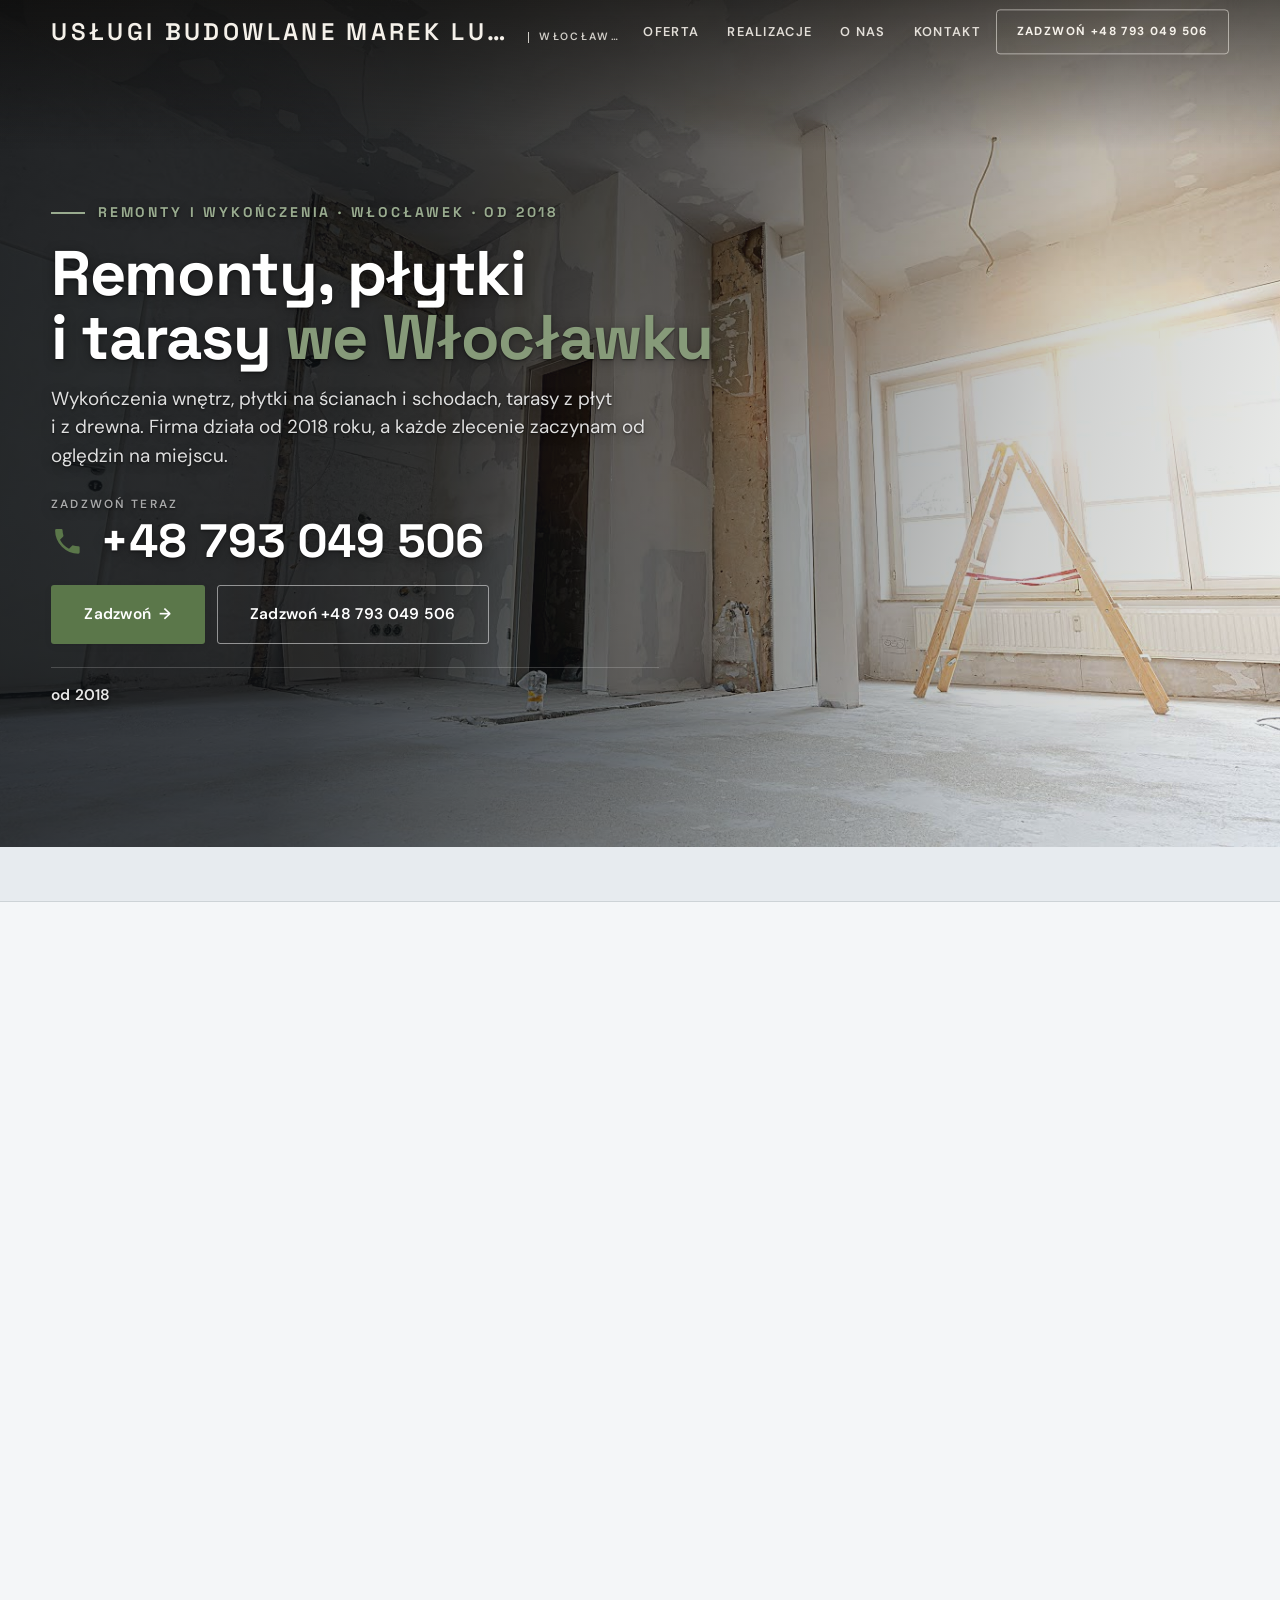
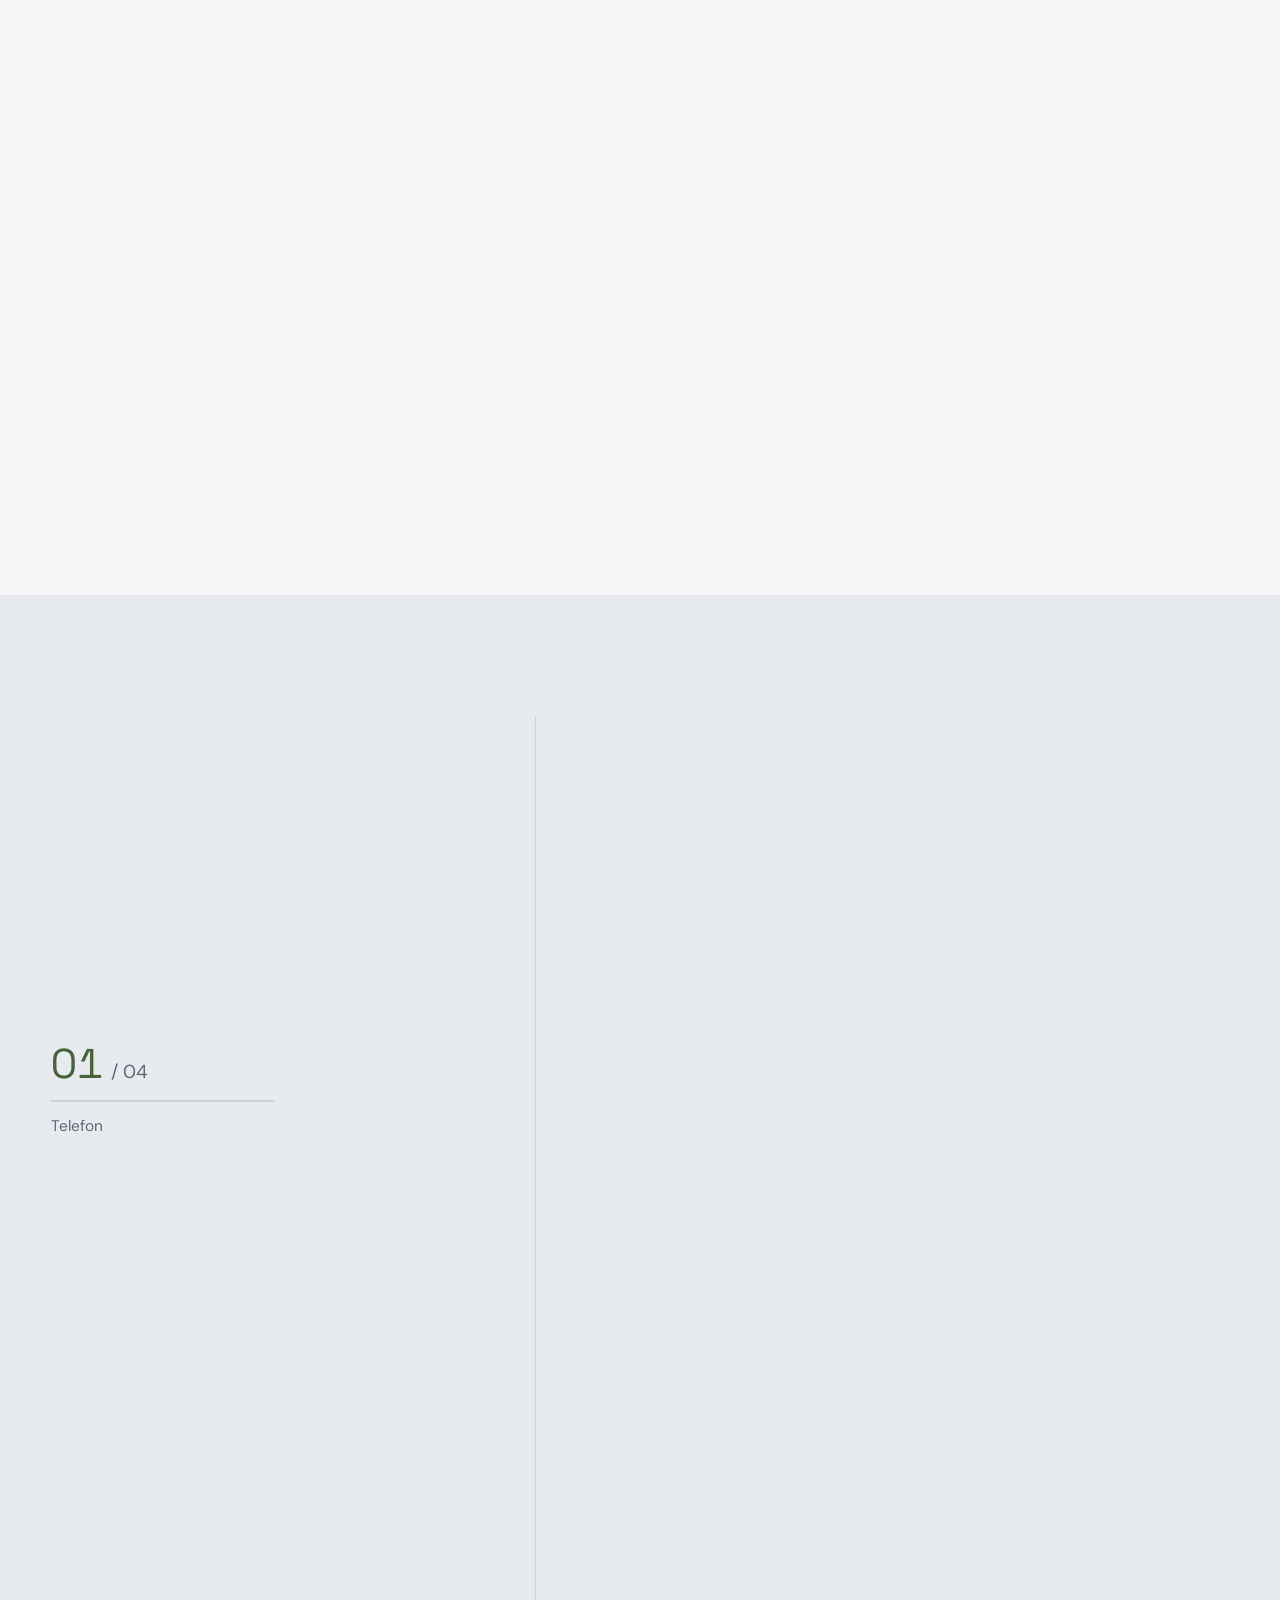
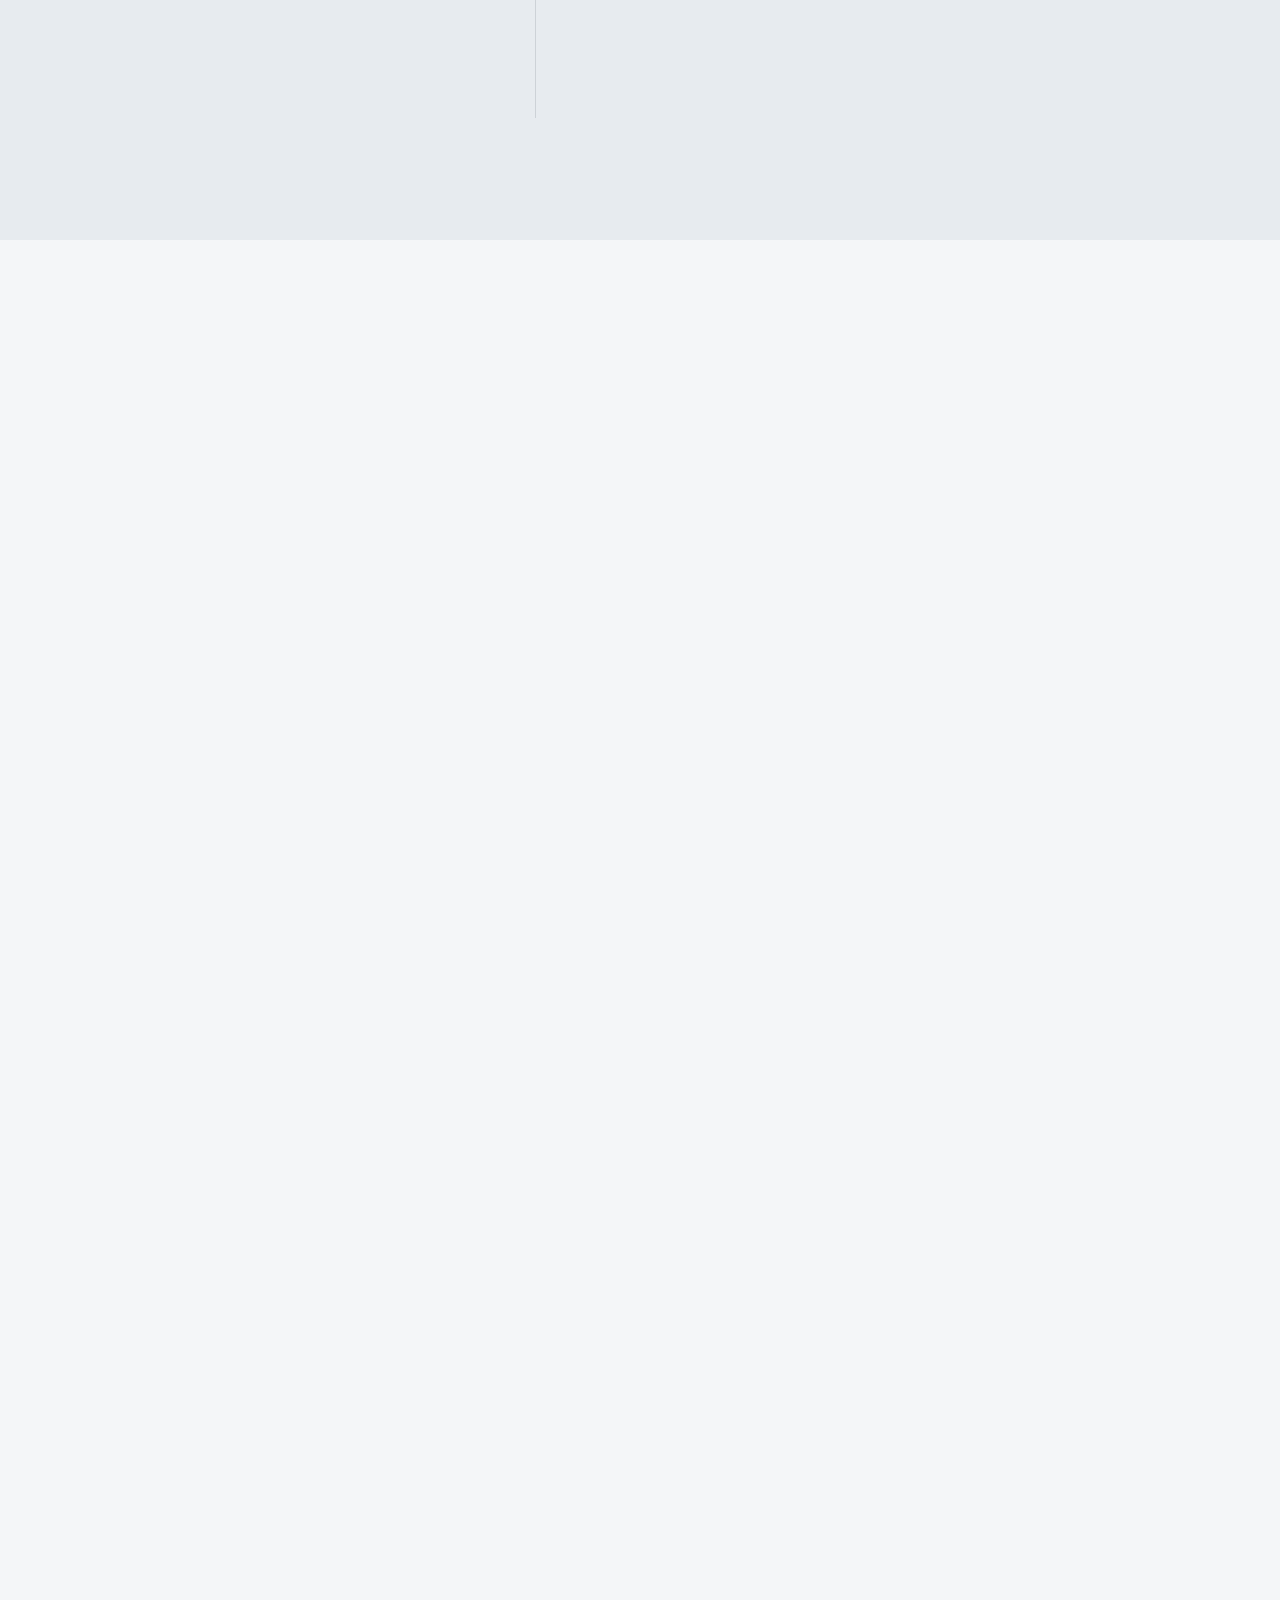
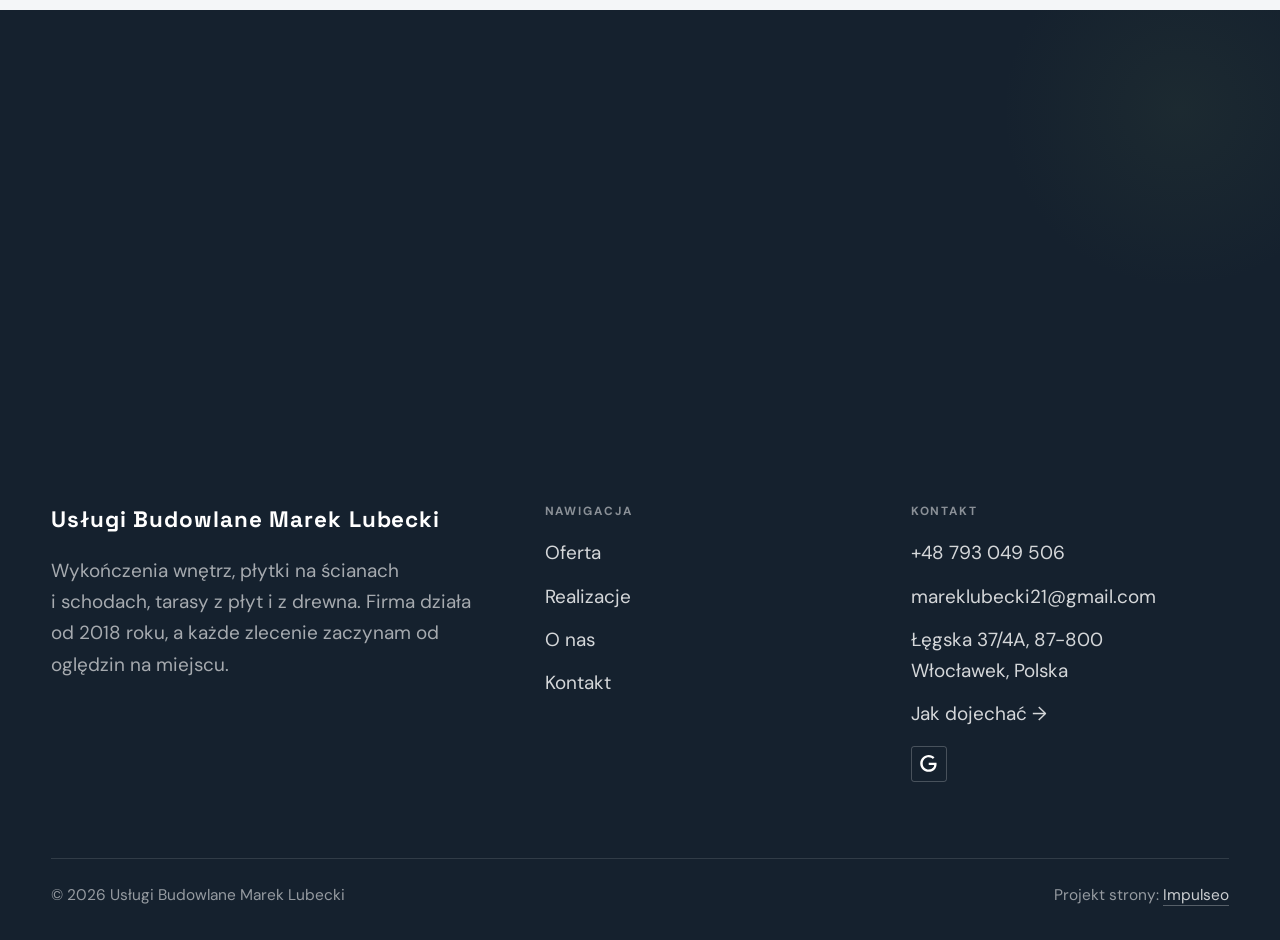
==== index.html @ 12163a13 "Strona demo: uslugi-budowlane-marek-lubecki" ====
<!DOCTYPE html>
<html lang="pl">
<head>
<meta charset="UTF-8">
<meta name="viewport" content="width=device-width, initial-scale=1.0">
<title>Usługi Budowlane Marek Lubecki - remonty i wykończenia · Włocławek</title>
<meta name="description" content="Usługi Budowlane Marek Lubecki z Włocławka: remonty i wykończenia wnętrz, układanie płytek, schody zewnętrzne i tarasy. Działa od 2018 roku. Zadzwoń i umów oględziny.">
<link rel="canonical" href="https://kris20032.github.io/uslugi-budowlane-marek-lubecki/">
<meta name="robots" content="noindex, nofollow">
<meta property="og:type" content="website">
<meta property="og:locale" content="pl_PL">
<meta property="og:site_name" content="Usługi Budowlane Marek Lubecki">
<meta property="og:title" content="Usługi Budowlane Marek Lubecki - remonty i wykończenia · Włocławek">
<meta property="og:description" content="Usługi Budowlane Marek Lubecki z Włocławka: remonty i wykończenia wnętrz, układanie płytek, schody zewnętrzne i tarasy. Działa od 2018 roku. Zadzwoń i umów oględziny.">
<meta property="og:url" content="https://kris20032.github.io/uslugi-budowlane-marek-lubecki/">
<meta property="og:image" content="https://kris20032.github.io/uslugi-budowlane-marek-lubecki/img/og.jpg">
<meta property="og:image:width" content="1200">
<meta property="og:image:height" content="630">
<meta name="twitter:card" content="summary_large_image">
<script type="application/ld+json">{"@context": "https://schema.org", "@type": "LocalBusiness", "name": "Usługi Budowlane Marek Lubecki", "url": "https://kris20032.github.io/uslugi-budowlane-marek-lubecki/", "telephone": "+48793049506", "image": "https://kris20032.github.io/uslugi-budowlane-marek-lubecki/img/og.jpg", "areaServed": "Włocławek", "sameAs": ["https://maps.google.com/?cid=16594609734550796474"]}</script>
<link rel="preconnect" href="https://fonts.googleapis.com">
<link rel="preconnect" href="https://fonts.gstatic.com" crossorigin>
<link href="https://fonts.googleapis.com/css2?family=Space+Grotesk:wght@500;600;700&family=DM+Sans:opsz,wght@9..40,400;9..40,500;9..40,600&display=swap" rel="stylesheet">
<link rel="stylesheet" href="assets/styles.css?v=66d6d17f">
</head>
<body>

<header class="nav">
  <div class="wrap nav-inner">
    <a class="brand" href="index.html"><span class="name">Usługi Budowlane Marek Lubecki</span><span class="sub">Włocławek</span></a>
    <nav class="nav-links">
      <a href="oferta.html">Oferta</a>
      <a href="realizacje.html">Realizacje</a>
      <a href="o-nas.html">O nas</a>
      <a href="kontakt.html">Kontakt</a>
      <a href="tel:+48793049506" class="btn btn-accent">Zadzwoń +48 793 049 506</a>
    </nav>
    <button class="nav-toggle" aria-label="Menu"><span></span><span></span><span></span></button>
  </div>
</header>

<main>
<section class="hero-fach">
  <img class="hf-photo" src="img/hero.jpg" fetchpriority="high" data-rotate="img/g1.jpg|img/g6.jpg" alt="Usługi Budowlane Marek Lubecki" width="1600" height="901">
  <div class="hf-panel">
    <div class="hf-inner">
      <span class="hf-kicker">Remonty i wykończenia · Włocławek · od 2018</span>
      <h1 class="hf-title">Remonty, płytki i tarasy <em>we Włocławku</em></h1>
      <p class="hf-lead">Wykończenia wnętrz, płytki na ścianach i schodach, tarasy z płyt i z drewna. Firma działa od 2018 roku, a każde zlecenie zaczynam od oględzin na miejscu.</p>
      <a class="hf-phone" href="tel:+48793049506"><span class="hf-phone-lab">Zadzwoń teraz</span><span class="hf-phone-num"><svg class="ico-tel" width="16" height="16" viewBox="0 0 24 24" fill="none" aria-hidden="true"><path d="M6.6 10.8a15.5 15.5 0 0 0 6.6 6.6l2.2-2.2a1 1 0 0 1 1-.24 11.4 11.4 0 0 0 3.6.58 1 1 0 0 1 1 1V20a1 1 0 0 1-1 1A17 17 0 0 1 3 4a1 1 0 0 1 1-1h3.5a1 1 0 0 1 1 1c0 1.25.2 2.46.58 3.6a1 1 0 0 1-.25 1l-2.23 2.2Z" fill="currentColor"/></svg> +48 793 049 506</span></a>
      <div class="hf-actions">
        <a href="kontakt.html" class="btn btn-accent">Zadzwoń <span class="arr">→</span></a>
        <a href="tel:+48793049506" class="btn btn-ghost hf-ghost">Zadzwoń +48 793 049 506</a>
      </div>
      <div class="hf-trust">od 2018</div>
    </div>
  </div>
</section>
<section class="fach-promise">
  <div class="wrap">
    <ul class="fp-row reveal"><li>Oględziny przed wyceną</li><li>Cały remont albo jeden etap</li><li>Włocławek i okolice</li></ul>
  </div>
</section>
<section class="objawy">
  <div class="wrap">
    <div class="head reveal">
      <span class="eyebrow">Z czym dzwonicie</span>
      <h2>Najczęstsze zlecenia</h2>
      <p>Większość telefonów to jedna z tych spraw. Twojej nie ma na liście? Zadzwoń i opisz, co trzeba zrobić.</p>
    </div>
    <div class="obj-grid">
      <a class="obj-tile reveal" href="kontakt.html"><span class="ot-row"><span class="ot-name">Mieszkanie do wykończenia</span><span class="ot-arr" aria-hidden="true">→</span></span></a>
      <a class="obj-tile reveal" href="kontakt.html"><span class="ot-row"><span class="ot-name">Płytki w łazience lub kuchni</span><span class="ot-arr" aria-hidden="true">→</span></span></a>
      <a class="obj-tile reveal" href="kontakt.html"><span class="ot-row"><span class="ot-name">Schody przed domem do obłożenia</span><span class="ot-arr" aria-hidden="true">→</span></span></a>
      <a class="obj-tile reveal" href="kontakt.html"><span class="ot-row"><span class="ot-name">Nowy taras przy domu</span><span class="ot-arr" aria-hidden="true">→</span></span></a>
      <a class="obj-tile reveal" href="kontakt.html"><span class="ot-row"><span class="ot-name">Remont starego mieszkania</span><span class="ot-arr" aria-hidden="true">→</span></span></a>
      <a class="obj-tile reveal" href="kontakt.html"><span class="ot-row"><span class="ot-name">Pojedynczy etap remontu</span><span class="ot-arr" aria-hidden="true">→</span></span></a>
    </div>
  </div>
</section>
<section class="gateways-band">
  <div class="wrap">
    <div class="gateways">
      <a href="oferta.html" class="gateway reveal"><img src="img/g8.jpg" alt="Wykończenia wnętrz" loading="lazy" width="1600" height="1068" decoding="async"><span class="g-ttl">Wykończenia wnętrz</span></a>
      <a href="oferta.html" class="gateway reveal"><img src="img/g9.jpg" alt="Układanie płytek" loading="lazy" width="1600" height="1200" decoding="async"><span class="g-ttl">Układanie płytek</span></a>
      <a href="oferta.html" class="gateway reveal"><img src="img/g10.jpg" alt="Schody zewnętrzne" loading="lazy" width="1600" height="1068" decoding="async"><span class="g-ttl">Schody zewnętrzne</span></a>
    </div>
  </div>
</section>
<section class="proces proces-os fachowcy">
  <div class="wrap proc-grid">
    <div class="proc-side">
      <div class="head reveal">
        <span class="eyebrow">Jak pracujemy</span>
        <h2>Wiesz, na czym stoisz - na każdym etapie</h2>
        <p>Od pierwszego telefonu do odbioru roboty - krok po kroku.</p>
      </div>
      <div class="proc-count" aria-hidden="true"><span class="pc-cur">01</span><span class="pc-all">/ 04</span></div>
      <div class="proc-bar" aria-hidden="true"><i></i></div>
      <p class="proc-now" aria-hidden="true">Telefon</p>
    </div>
    <ol class="proces-line">
      <li class="reveal"><span class="pno">01</span><h3>Telefon</h3><p>Dzwonisz i mówisz, co chcesz zrobić. Umawiamy termin oględzin.</p></li>
      <li class="reveal"><span class="pno">02</span><h3>Oględziny</h3><p>Przyjeżdżam na miejsce, mierzę i ustalamy zakres prac.</p></li>
      <li class="reveal"><span class="pno">03</span><h3>Wycena</h3><p>Dostajesz wycenę i termin startu, zanim cokolwiek zacznę.</p></li>
      <li class="reveal"><span class="pno">04</span><h3>Praca i odbiór</h3><p>Robię ustalony zakres, a na koniec oglądamy wszystko razem.</p></li>
    </ol>
  </div>
</section>
<section>
  <div class="wrap">
    <div class="head reveal">
      <span class="eyebrow">Realizacje</span>
      <h2>Moje realizacje</h2>
      <p>Płytki, schody, tarasy i wykończone wnętrza. Pierwsze kadry to zdjęcia z moich zleceń.</p>
    </div>
    <div class="gallery">
      <div class="tile t-two3 reveal"><img src="img/g2.jpg" alt="Usługi Budowlane Marek Lubecki" loading="lazy" width="1600" height="2133" decoding="async"></div>
      <div class="tile t-third reveal"><img src="img/g3.jpg" alt="Usługi Budowlane Marek Lubecki" loading="lazy" width="970" height="714" decoding="async"></div>
      <div class="tile t-third reveal"><img src="img/g4.jpg" alt="Usługi Budowlane Marek Lubecki" loading="lazy" width="1548" height="2080" decoding="async"></div>
      <div class="tile t-third reveal"><img src="img/g5.jpg" alt="Usługi Budowlane Marek Lubecki" loading="lazy" width="1008" height="756" decoding="async"></div>
      <div class="tile t-third reveal"><img src="img/g7.jpg" alt="Usługi Budowlane Marek Lubecki" loading="lazy" width="1600" height="1067" decoding="async"></div>
    </div>
    <div style="margin-top:var(--space-7)" class="reveal"><a href="realizacje.html" class="btn btn-accent">Pełna galeria <span class="arr">→</span></a></div>
  </div>
</section>
<section class="fach-uslugi">
  <div class="wrap">
    <div class="head reveal">
      <span class="eyebrow">Zakres prac</span>
      <h2>Co robię</h2>
      <p>Czym zajmuję się na co dzień - z krótkim opisem.</p>
    </div>
    <ul class="fu-list">
      <li class="fu-row reveal"><div class="fu-name">Wykończenia wnętrz</div><div class="fu-desc">Mieszkanie albo dom od surowych ścian do gotowego wnętrza. Kolejność prac ustawiam tak, żeby mokre etapy zdążyły wyschnąć.</div><a class="fu-cta" href="kontakt.html">Wycena <span class="arr">→</span></a></li>
      <li class="fu-row reveal"><div class="fu-name">Układanie płytek</div><div class="fu-desc">Płytki na ścianach i podłogach, także duże formaty. Poziomuję na klinach, żeby fugi szły równo, a krawędzie się nie mijały.</div><a class="fu-cta" href="kontakt.html">Wycena <span class="arr">→</span></a></li>
      <li class="fu-row reveal"><div class="fu-name">Schody zewnętrzne</div><div class="fu-desc">Schody przed wejściem obłożone płytkami, z równymi stopniami i spadkiem, żeby woda nie stała.</div><a class="fu-cta" href="kontakt.html">Wycena <span class="arr">→</span></a></li>
      <li class="fu-row reveal"><div class="fu-name">Tarasy z płyt</div><div class="fu-desc">Taras przy domu na nowym podłożu: hydroizolacja, obróbka krawędzi i płyty ułożone ze spadkiem.</div><a class="fu-cta" href="kontakt.html">Wycena <span class="arr">→</span></a></li>
      <li class="fu-row reveal"><div class="fu-name">Tarasy z drewna</div><div class="fu-desc">Drewniany taras na legarach, z agrowłókniną pod spodem, żeby nie przerastał chwastami.</div><a class="fu-cta" href="kontakt.html">Wycena <span class="arr">→</span></a></li>
      <li class="fu-row reveal"><div class="fu-name">Remonty mieszkań</div><div class="fu-desc">Skucie, przeróbki ścian, tynki i gładzie, malowanie. Mieszkanie z rynku wtórnego doprowadzone do porządku.</div><a class="fu-cta" href="kontakt.html">Wycena <span class="arr">→</span></a></li>
    </ul>
    <div style="margin-top:var(--space-7)" class="reveal"><a href="oferta.html" class="btn btn-ghost">Pełna oferta <span class="arr">→</span></a></div>
  </div>
</section>
<section class="stopklatka" aria-hidden="true">
  <div class="stk-bg" style="background-image:url(img/g11.jpg)"></div>
</section>
<section class="opinie">
  <div class="wrap">
    <div class="head center reveal">
      <span class="eyebrow">Opinie</span>
      <h2>Co mówią klienci</h2>
    </div>
    <p class="op-meta reveal"><a class="op-google" href="https://maps.google.com/?cid=16594609734550796474" target="_blank" rel="noopener"><svg class="op-g-ico" viewBox="0 0 24 24" width="17" height="17" aria-hidden="true"><path fill="#4285F4" d="M22.56 12.25c0-.78-.07-1.53-.2-2.25H12v4.26h5.92c-.26 1.37-1.04 2.53-2.21 3.31v2.77h3.57c2.08-1.92 3.28-4.74 3.28-8.09z"/><path fill="#34A853" d="M12 23c2.97 0 5.46-.98 7.28-2.66l-3.57-2.77c-.98.66-2.23 1.06-3.71 1.06-2.86 0-5.29-1.93-6.16-4.53H2.18v2.84C3.99 20.53 7.7 23 12 23z"/><path fill="#FBBC05" d="M5.84 14.09c-.22-.66-.35-1.36-.35-2.09s.13-1.43.35-2.09V7.07H2.18C1.43 8.55 1 10.22 1 12s.43 3.45 1.18 4.93l2.85-2.22.81-.62z"/><path fill="#EA4335" d="M12 5.38c1.62 0 3.06.56 4.21 1.64l3.15-3.15C17.45 2.09 14.97 1 12 1 7.7 1 3.99 3.47 2.18 7.07l3.66 2.84c.87-2.6 3.3-4.53 6.16-4.53z"/></svg><span>Zobacz opinie w Google</span><span class="arr">→</span></a></p>
    <div class="opinie-grid">
      <figure class="op-card reveal"><span class="op-star"><svg class="ico-star" width="14" height="14" viewBox="0 0 24 24" style="vertical-align:-2px" aria-hidden="true"><path d="M12 2.8l2.85 5.8 6.4.93-4.63 4.5 1.1 6.37L12 17.4l-5.72 3 1.1-6.37-4.63-4.5 6.4-.93L12 2.8Z" fill="currentColor"/></svg><svg class="ico-star" width="14" height="14" viewBox="0 0 24 24" style="vertical-align:-2px" aria-hidden="true"><path d="M12 2.8l2.85 5.8 6.4.93-4.63 4.5 1.1 6.37L12 17.4l-5.72 3 1.1-6.37-4.63-4.5 6.4-.93L12 2.8Z" fill="currentColor"/></svg><svg class="ico-star" width="14" height="14" viewBox="0 0 24 24" style="vertical-align:-2px" aria-hidden="true"><path d="M12 2.8l2.85 5.8 6.4.93-4.63 4.5 1.1 6.37L12 17.4l-5.72 3 1.1-6.37-4.63-4.5 6.4-.93L12 2.8Z" fill="currentColor"/></svg><svg class="ico-star" width="14" height="14" viewBox="0 0 24 24" style="vertical-align:-2px" aria-hidden="true"><path d="M12 2.8l2.85 5.8 6.4.93-4.63 4.5 1.1 6.37L12 17.4l-5.72 3 1.1-6.37-4.63-4.5 6.4-.93L12 2.8Z" fill="currentColor"/></svg><svg class="ico-star" width="14" height="14" viewBox="0 0 24 24" style="vertical-align:-2px" aria-hidden="true"><path d="M12 2.8l2.85 5.8 6.4.93-4.63 4.5 1.1 6.37L12 17.4l-5.72 3 1.1-6.37-4.63-4.5 6.4-.93L12 2.8Z" fill="currentColor"/></svg></span><blockquote>Polecam rzetelnie</blockquote><span class="op-autor">Bernard Przybyła</span></figure>
    </div>
  </div>
</section>
<section class="obszar">
  <div class="wrap">
    <div class="head center reveal">
      <span class="eyebrow">Obszar działania</span>
      <h2>Dojeżdżamy do Ciebie</h2>
    </div>
    <p class="obszar-txt reveal" style="text-align:center;max-width:60ch;margin:0 auto 1.4rem">Firma jest we Włocławku i tu robię większość zleceń. Mieszkasz poza miastem? Zadzwoń i podaj miejscowość, powiem, czy dojadę.</p>
    <ul class="obszar-list reveal"><li class="is-home">Włocławek</li><li>+ okolice</li></ul>
    <div class="obszar-mapa reveal" style="margin-top:var(--space-7)">
      <iframe title="Obszar działania - Włocławek i okolice" src="https://maps.google.com/maps?q=52.6559049%2C19.0792926&amp;z=11&amp;output=embed" loading="lazy" referrerpolicy="no-referrer-when-downgrade" style="width:100%;height:clamp(280px,38vh,420px);border:0;display:block;border-radius:var(--r-md)"></iframe>
    </div>
  </div>
</section>
<section class="cta">
  <div class="wrap">
    <div class="reveal">
      <span class="eyebrow">Współpraca</span>
      <h2>Planujesz remont albo taras?</h2>
      <p>Zadzwoń, umówimy termin oględzin. Cenę poznasz przed robotą, nie po niej.</p>
    </div>
    <div class="cta-actions reveal">
      <a href="kontakt.html" class="btn btn-light">Zadzwoń <span class="arr">→</span></a>
      <a href="tel:+48793049506" class="btn btn-ghost btn-ghost-cta">+48 793 049 506</a>
    </div>
  </div>
</section>
</main>

<footer>
  <div class="wrap">
    <div class="foot-grid">
      <div class="foot-brand">
        <div class="name">Usługi Budowlane Marek Lubecki</div>
        <p>Wykończenia wnętrz, płytki na ścianach i schodach, tarasy z płyt i z drewna. Firma działa od 2018 roku, a każde zlecenie zaczynam od oględzin na miejscu.</p>
      </div>
      <div class="foot-col">
        <h4>Nawigacja</h4>
        <a href="oferta.html">Oferta</a>
        <a href="realizacje.html">Realizacje</a>
        <a href="o-nas.html">O nas</a>
        <a href="kontakt.html">Kontakt</a>
      </div>
      <div class="foot-col">
        <h4>Kontakt</h4>
        <a href="tel:+48793049506">+48 793 049 506</a>
        <a href="mailto:mareklubecki21@gmail.com">mareklubecki21@gmail.com</a>
        <p>Łęgska 37/4A, 87-800 Włocławek, Polska</p>
        <a href="https://maps.google.com/?cid=16594609734550796474" target="_blank" rel="noopener">Jak dojechać →</a>
      <div class="foot-soc">
        <a class="soc" href="https://maps.google.com/?cid=16594609734550796474" target="_blank" rel="noopener" aria-label="Google - Usługi Budowlane Marek Lubecki"><svg viewBox="0 0 24 24" aria-hidden="true" focusable="false"><path d="M12.48 10.92v3.28h7.84c-.24 1.84-.853 3.187-1.787 4.133-1.147 1.147-2.933 2.4-6.053 2.4-4.827 0-8.6-3.893-8.6-8.72s3.773-8.72 8.6-8.72c2.6 0 4.507 1.027 5.907 2.347l2.307-2.307C18.747 1.44 16.133 0 12.48 0 5.867 0 .307 5.387.307 12s5.56 12 12.173 12c3.573 0 6.267-1.173 8.373-3.36 2.16-2.16 2.84-5.213 2.84-7.667 0-.76-.053-1.467-.173-2.053H12.48z" fill="currentColor"/></svg></a>
      </div>
      </div>
    </div>
    <div class="foot-bot">
      <span>© 2026 Usługi Budowlane Marek Lubecki</span>
      <span>Projekt strony: <a class="foot-credit" href="https://impulseo.pl" target="_blank" rel="noopener">Impulseo</a></span>
    </div>
  </div>
</footer>
<div class="sticky-call"><a class="sc-call" href="tel:+48793049506"><svg class="ico-tel" width="16" height="16" viewBox="0 0 24 24" fill="none" aria-hidden="true"><path d="M6.6 10.8a15.5 15.5 0 0 0 6.6 6.6l2.2-2.2a1 1 0 0 1 1-.24 11.4 11.4 0 0 0 3.6.58 1 1 0 0 1 1 1V20a1 1 0 0 1-1 1A17 17 0 0 1 3 4a1 1 0 0 1 1-1h3.5a1 1 0 0 1 1 1c0 1.25.2 2.46.58 3.6a1 1 0 0 1-.25 1l-2.23 2.2Z" fill="currentColor"/></svg> Zadzwoń</a><a class="sc-quote" href="kontakt.html">Zadzwoń</a></div>
<div class="demo-wazne" data-do="2026-10-27" data-cykl="3" hidden><svg class="dw-ico" width="13" height="13" viewBox="0 0 24 24" fill="none" aria-hidden="true"><circle cx="12" cy="12" r="8.6" stroke="currentColor" stroke-width="1.8"/><path d="M12 7.2V12l3.3 2" stroke="currentColor" stroke-width="1.8" stroke-linecap="round"/></svg><span class="dw-txt"></span></div>

<script src="assets/main.js"></script>
</body>
</html>
---- assets/styles.css ----
/* ============================================================
   STOLBASZ — premium, architektoniczny B2B fit-out
   Jasna paleta, zero brązu. System wg premium-web-craft.
   Projekt strony: Impulseo (impulseo.pl)
   ============================================================ */

:root{
  /* PALETA — jasna, architektoniczna, chłodna */
  --paper:#F4F6F8;          /* główne tło */
  --paper-2:#E7EBEF;        /* sekcje alternatywne (chłodny jasny szary) */
  --paper-3:#E7EBEF;        /* delikatne wypełnienia */
  --ink:#15212E;            /* tekst główny — chłodny grafit */
  --ink-soft:#243443;       /* nagłówki drugorzędne */
  --muted:#6B7785;          /* tekst poboczny */
  --line:rgba(21,33,46,.12);/* hairline */
  --accent:#E8A317;         /* stonowany petrol-slate — jedyny akcent */
  --accent-d:#C9870C;
  --accent-soft:rgba(232,163,23,.10);
  --dark:#15212E;           /* sekcje ciemne (stopka/CTA) */

  /* HOVER ZDJĘĆ — JEDEN standard dla całego silnika (decyzja K. 04.08.2026, artefakt z wariantami).
     AKTUALNE (K.+Szymon 09.08.2026, wybór z artefaktu 6 wariantów): zoom 1.05 przy 1.4s -
     przy tak długim czasie mocniejszy kadr NIE skacze, tylko „oddycha". Poprzedni standard
     (1.02 / .55s z 04.08) odbierany jako dynamiczny i szybki.
     Spoczynek lekko przygaszony, ale TYLKO tam, gdzie jest mysz (@media hover:hover) —
     na telefonie zdjęcia zostają w pełnej jasności. */
  --img-zoom:1.05;                   /* K.+Szymon 09.08: wariant F z artefaktu porównawczego */
  --img-rest:brightness(.95) saturate(.99);
  --img-hot:brightness(1.06) saturate(1.05);
  --img-dur:1.4s;                    /* K.+Szymon 09.08 (wariant F): powoli = elegancko */
  --img-ease:cubic-bezier(.16,.84,.44,1);  /* miękki ogon, efekt „oddychania" */

  /* ODSTĘPY — skala 4/8 */
  --space-1:4px; --space-2:8px; --space-3:12px; --space-4:16px; --space-5:24px;
  --space-6:32px; --space-7:48px; --space-8:64px; --space-9:96px; --space-10:128px;

  /* TYPOGRAFIA — fluid clamp() (skala podbita 16.07.2026: większe, czytelniejsze litery — uwaga Adama) */
  --text-sm:clamp(.9rem,.87rem + .12vw,1rem);
  --text-base:clamp(1.08rem,1.04rem + .18vw,1.2rem);
  --text-lg:clamp(1.24rem,1.15rem + .34vw,1.44rem);
  --text-h3:clamp(1.34rem,1.22rem + .55vw,1.66rem);
  --text-h2:clamp(2.1rem,1.66rem + 2.1vw,3.1rem);
  --text-h1:clamp(2.9rem,2.1rem + 4vw,5.1rem);

  /* PROMIENIE — architektoniczne, raczej ostre */
  --r-sm:3px; --r-md:6px; --r-lg:10px;

  /* RUCH */
  --ease:cubic-bezier(.25,.46,.45,.94); --dur:.24s;

  /* CIENIE — miękkie, warstwowe */
  --sh-sm:0 1px 2px rgba(16,24,32,.04), 0 2px 8px rgba(16,24,32,.05);
  --sh-md:0 2px 6px rgba(16,24,32,.05), 0 12px 28px -8px rgba(16,24,32,.12);
  --sh-lg:0 6px 14px rgba(16,24,32,.07), 0 26px 56px -18px rgba(16,24,32,.22);

  --hairline:1px solid var(--line);

  --font-display:'Space Grotesk','Inter',sans-serif;
  --font-body:'DM Sans','Inter',sans-serif;
}

*{box-sizing:border-box;margin:0;padding:0}
html{scroll-behavior:smooth}
body{
  font-family:var(--font-body);
  font-size:var(--text-base);
  line-height:1.65;
  color:var(--ink);
  background:var(--paper);
  -webkit-font-smoothing:antialiased;
  text-rendering:optimizeLegibility;
}
img{max-width:100%;height:auto;display:block}  /* height:auto = width/height z atrybutów trzyma proporcje (TOP#12) */
a{color:inherit;text-decoration:none}

.wrap{width:min(92%,1180px);margin-inline:auto}
section{padding-block:clamp(52px,6.5vw,96px)}

h1,h2,h3{font-family:var(--font-display);font-weight:700;line-height:1.08;letter-spacing:-.02em;color:var(--ink)}
h1{font-size:var(--text-h1);letter-spacing:-.035em}
h2{font-size:var(--text-h2);letter-spacing:-.025em}
h3{font-size:var(--text-h3)}
/* MIARA — długość wiersza. WCAG 2.2 SC 1.4.8: max 80 znaków; Butterick: 45–90.
   68ch daje realnie 72–78 znaków polskiego tekstu, czyli z zapasem pod granicą.
   Wcześniej limit miał TYLKO <p> — <li>, <blockquote> i <dd> nie miały żadnego,
   i to jedyny powód, dla którego 23 bloki na dwóch oddanych stronach jadą po
   83–106 znaków w wierszu (pomiar 07.08.2026, bramka `miara`).
   ⚠️ Listy i definicje ograniczamy TYLKO bez klasy: `ul`/`ol` z klasą to u nas
   układ (siatki kafli, menu), a nie tekst ciągły — tam miarę wyznacza układ. */
/* 60ch, nie 68ch (K. 10.08): po zmianie fontów na węższe kroje (DM Sans i spółka)
   w 68ch mieściło się ~90 znaków - bramka pikselowa słusznie zgłaszała przekroczenie
   granicy 80. Pomiar na żywej przeglądarce: 60ch = 90 znaków, 53ch = ~78 znaków, czyli normę WCAG 1.4.8. */
:root{ --miara:53ch }
p{max-width:min(100%,var(--miara))}
blockquote,
ul:not([class])>li, ol:not([class])>li,
dl:not([class])>dd{max-width:min(100%,var(--miara))}

/* ⚠️ Świadomie BEZ wyjątku `.tile p,.card p,.svc p{max-width:none}`, choć nasuwa się sam:
   te akapity BYŁY już ograniczone (stare `p{max-width:65ch}`), więc „wyjątek" nie odblokowałby
   niczego nowego — tylko ROZLUŹNIŁ stan sprzed zmiany na wszystkich demach naraz.
   `figcaption` żadna z reguł wyżej nie dotyczy, więc też nie potrzebuje zwolnienia. */

/* ŁAMANIE. `balance` wyrównuje długości wierszy w nagłówku, `pretty` pilnuje ostatniego
   wiersza akapitu, żeby nie został w nim jeden wyraz. Obsługiwane od Chrome 117 /
   Safari 17.5; starsze przeglądarki po prostu ignorują tę własność.
   `text-wrap:pretty` nie występowało dotąd ANI RAZ w silniku ani w repo klientów. */
h1,h2,h3,.lead,.lede{text-wrap:balance}
p,li,blockquote,dd{text-wrap:pretty}

.eyebrow{
  font-family:var(--font-body);
  font-size:var(--text-sm);
  font-weight:600;
  letter-spacing:.18em;
  text-transform:uppercase;
  color:var(--accent);
  display:inline-flex;align-items:center;gap:var(--space-3);
}
/* flex:none + margin-top = kreska trzyma się PIERWSZEJ linii. Wcześniej align-items:center
   centrowało ją względem całego bloku i przy zawinięciu (długi kicker typu
   „…WNĘTRZ · LESZNO · OD 2019") druga linia lądowała z brzydkim wcięciem. */
.eyebrow{align-items:flex-start}
.eyebrow>*,.eyebrow{text-wrap:balance}   /* dlugi kicker lamal sie na sierote typu samo „2019" w drugiej linii */
.eyebrow::before{content:"";width:28px;height:1px;background:var(--accent);display:inline-block;flex:none;margin-top:.62em}

.muted{color:var(--muted)}
.lead{font-size:var(--text-lg);line-height:1.55;color:var(--ink-soft);max-width:50ch}

/* ---------- BUTTONS ---------- */
.btn{
  display:inline-flex;align-items:center;gap:var(--space-2);
  font-weight:600;font-size:var(--text-sm);letter-spacing:.02em;
  padding:var(--space-4) var(--space-6);
  border-radius:var(--r-sm);
  transition:transform var(--dur) var(--ease),box-shadow var(--dur) var(--ease),background var(--dur) var(--ease);
  cursor:pointer;border:1px solid transparent;
}
.btn-accent{background:var(--accent);color:#fff;box-shadow:var(--sh-sm)}
.btn-accent:hover{background:var(--accent-d);transform:translateY(-2px);box-shadow:var(--sh-md)}
.btn-accent:active{transform:translateY(0);box-shadow:var(--sh-sm)}
.btn-ghost{background:transparent;color:var(--ink);border-color:var(--line)}
.btn-ghost:hover{border-color:var(--accent);color:var(--accent);transform:translateY(-2px)}
.btn-light{background:#fff;color:var(--ink);box-shadow:var(--sh-sm)}
.btn-light:hover{transform:translateY(-2px);box-shadow:var(--sh-md)}
.btn .arr{transition:transform var(--dur) var(--ease)}
.btn:hover .arr{transform:translateX(4px)}

/* ---------- NAV ---------- */
.nav{
  position:sticky;top:0;z-index:50;
  background:color-mix(in srgb,var(--paper) 88%,transparent);
  backdrop-filter:saturate(140%) blur(10px);
  border-bottom:var(--hairline);
}
.nav-inner{display:flex;align-items:center;justify-content:space-between;gap:var(--space-5);height:72px}
/* ANTY-NACHODZENIE (K. 05.08.2026): długa nazwa firmy + przycisk z pełnym numerem nie mieściły się w pasku
   i flex ściskał linki PONIŻEJ ich treści - "Kontakt" wchodził na ramkę "Zadzwoń +48 ...". Teraz ustępuje
   nazwa marki (skrót wielokropkiem), a menu i przycisk nigdy się nie kurczą ani nie zachodzą na siebie. */
.brand{display:flex;flex-direction:column;line-height:1;min-width:0;flex:0 1 auto}
.brand .name{font-family:var(--font-display);font-weight:800;font-size:1.35rem;letter-spacing:.04em;white-space:nowrap;overflow:hidden;text-overflow:ellipsis}
.brand .sub{font-size:.62rem;letter-spacing:.34em;text-transform:uppercase;color:var(--muted);margin-top:5px;white-space:nowrap;overflow:hidden;text-overflow:ellipsis}
.nav-links{display:flex;align-items:center;gap:var(--space-6);flex:0 0 auto}
.nav-links a{font-size:var(--text-sm);font-weight:500;color:var(--ink-soft);position:relative;padding-block:4px;white-space:nowrap;transition:color var(--dur) var(--ease)}
.nav-links a::after{content:"";position:absolute;left:0;bottom:0;width:0;height:1.5px;background:var(--accent);transition:width var(--dur) var(--ease)}
.nav-links a:hover,.nav-links a.active{color:var(--ink)}
.nav-links a:hover::after,.nav-links a.active::after{width:100%}
.nav-links .btn{padding:var(--space-2) var(--space-5)}
/* przyciski w nav: właściwy kolor (przebij .nav-links a) + bez podkreślenia */
.nav-links a.btn-accent{color:#fff}
.nav-links a.btn-ghost,.nav-links a.btn-light{color:var(--ink)}
/* CTA w pasku: NIE podkreślenie spod linków menu, ale ten sam przelatujący błysk,
   co na wszystkich innych przyciskach (zgłoszenie K. 13.08.2026 - „na hero jest efekt
   światła przechodzącego przez przycisk, na navbarze go nie ma, a mają być identyczne").
   Reguła `.nav-links a::after` jest silniejsza od `.btn::after`, więc trzeba jej
   geometrię wyzerować i wpisać połysk z nazwy - samo `display:none` gasiło efekt. */
.nav-links a.btn::after{
  display:block;content:"";position:absolute;inset:0;z-index:-1;pointer-events:none;
  width:auto;height:auto;border-radius:inherit;   /* kasuje geometrię podkreślenia (width:0;height:1.5px) */
  background:linear-gradient(100deg,transparent 32%,rgba(255,255,255,.20) 50%,transparent 68%);
  translate:-120% 0}
@media (prefers-reduced-motion:no-preference){
  .nav-links a.btn:hover::after{translate:120% 0;transition:translate .75s var(--mt-ease,cubic-bezier(.16,.84,.44,1))}
}
.nav-toggle{display:none;background:none;border:none;cursor:pointer;flex-direction:column;gap:5px;padding:8px}
.nav-toggle span{width:24px;height:2px;background:var(--ink);transition:var(--dur)}
/* Ciasny zakres MIĘDZY menu mobilnym a pełnym pulpitem: zbijamy odstępy i nazwę marki,
   żeby wszystko zmieściło się naturalnie, zanim w ogóle dojdzie do skracania wielokropkiem. */
@media(max-width:1280px) and (min-width:921px){
  .nav-links{gap:var(--space-4)}
  .nav-links .btn{padding:var(--space-2) var(--space-4)}
  .brand .name{font-size:1.15rem}
}

/* ---------- HERO (split) ---------- */
.hero{position:relative;overflow:hidden;border-bottom:var(--hairline)}
.hero-grid{display:grid;grid-template-columns:1.05fr .95fr;gap:clamp(24px,4vw,60px);align-items:center;
  padding-block:clamp(36px,4.5vw,64px)}
.hero-copy .eyebrow{margin-bottom:var(--space-5)}
.hero-copy h1{margin-bottom:var(--space-5)}
.hero-copy .lead{margin-bottom:var(--space-7)}
.hero-actions{display:flex;flex-wrap:wrap;gap:var(--space-4)}
.hero-art{position:relative;aspect-ratio:4/3;border-radius:var(--r-lg);overflow:hidden;box-shadow:var(--sh-lg)}
.hero-art img{width:100%;height:100%;object-fit:cover}
.hero-art::after{content:"";position:absolute;inset:0;background:linear-gradient(180deg,transparent 55%,rgba(18,24,28,.28))}
.hero-badge{position:absolute;left:var(--space-5);bottom:var(--space-5);z-index:2;
  background:rgba(252,252,251,.94);backdrop-filter:blur(4px);
  border-radius:var(--r-md);padding:var(--space-4) var(--space-5);box-shadow:var(--sh-md);max-width:78%}
.hero-badge strong{display:block;font-family:var(--font-display);font-size:1rem;letter-spacing:-.01em}
.hero-badge span{font-size:var(--text-sm);color:var(--muted)}

/* ---------- HERO duży / kinowy (strona główna) ---------- */
.hero-cine{position:relative;min-height:clamp(560px,82vh,840px);min-height:clamp(560px,82svh,840px);display:flex;align-items:center;overflow:hidden;border-bottom:var(--hairline)}
.hero-cine>img{position:absolute;inset:0;width:100%;height:100%;object-fit:cover;z-index:0}
.hero-cine::after{content:"";position:absolute;inset:0;z-index:1;
  background:linear-gradient(95deg,rgba(13,18,23,.86) 0%,rgba(13,18,23,.64) 32%,rgba(13,18,23,.24) 62%,rgba(13,18,23,.04) 100%)}
.hero-cine .wrap{position:relative;z-index:2;padding-block:var(--space-8)}
.hero-cine .hero-copy{max-width:660px}
.hero-cine .eyebrow{color:#fff;margin-bottom:var(--space-5)}
.hero-cine .eyebrow::before{background:#fff}
.hero-cine h1{color:#fff;margin-bottom:var(--space-5);font-size:clamp(2.9rem,2rem + 4.4vw,5.2rem);text-wrap:balance}
.hero-cine .lead{color:rgba(255,255,255,.92);max-width:48ch;margin-bottom:var(--space-7)}
.hero-cine .hero-actions{display:flex;flex-wrap:wrap;gap:var(--space-4)}
/* NISKIE OKNO (laptop z dokiem i paskami przeglądarki ma ~700-780 px wysokości widoku):
   H1 do 5.2rem + długi lead nie mieściły się i przyciski wypadały POD krawędź ekranu -
   klient widział stronę bez ani jednego CTA. Skalujemy w dół, zamiast przycinać treść. */
@media(min-width:821px) and (max-height:820px){
  .hero-cine{min-height:clamp(520px,94svh,780px)}
  .hero-cine .wrap{padding-block:var(--space-6)}
  .hero-cine h1{font-size:clamp(2.2rem,1.5rem + 2.6vw,3.6rem);margin-bottom:var(--space-4)}
  .hero-cine .eyebrow{margin-bottom:var(--space-4)}
  .hero-cine .lead{margin-bottom:var(--space-5);max-width:44ch}
}
@media(max-width:680px){
  .hero-cine{min-height:clamp(520px,76vh,640px);min-height:clamp(520px,76svh,640px);align-items:flex-end}
  .hero-cine::after{background:linear-gradient(0deg,rgba(13,18,23,.9) 6%,rgba(13,18,23,.45) 55%,rgba(13,18,23,.25) 100%)}
  .hero-cine .wrap{padding-bottom:var(--space-9)}
  /* TELEFON (~90% oglądających): lead potrafił zająć 8 linii i zepchnąć CTA poza pierwszy ekran.
     Zwężamy interlinię i skalę - treści nie ucinamy, bo to ona sprzedaje. */
  .hero-cine .lead{font-size:.98rem;line-height:1.5;margin-bottom:var(--space-5)}
  .hero-cine .eyebrow{font-size:.72rem;letter-spacing:.13em;margin-bottom:var(--space-4)}
  .hero-cine .eyebrow::before{width:20px}
  .hero-cine h1{margin-bottom:var(--space-4)}
}

/* full-bleed hero variant (podstrony) */
.pagehead{position:relative;min-height:46vh;min-height:46svh;display:flex;align-items:flex-end;overflow:hidden;border-bottom:var(--hairline)}
.pagehead img{position:absolute;inset:0;width:100%;height:100%;object-fit:cover}
/* 10.08.2026 (decyzja K.): mocniejsze przyciemnienie + cień pod tekstem. Bramka mierzyła na
   nagłówkach podstron 3,38-3,43:1 przy wymaganych 4,5 — jasne zdjęcie (hala, śnieg, niebo)
   podchodziło pod biały tekst. Zdjęcia klientów są różne, więc kontrast musi dawać WARSTWA,
   a nie szczęśliwy dobór kadru. */
.pagehead::after{content:"";position:absolute;inset:0;background:linear-gradient(180deg,rgba(18,24,28,.40),rgba(18,24,28,.76))}
.pagehead .wrap{position:relative;z-index:2;padding-block:var(--space-9);color:#fff}
.pagehead h1{color:#fff;max-width:18ch;text-shadow:0 2px 16px rgba(0,0,0,.55)}
.pagehead .eyebrow{color:#fff}
.pagehead .eyebrow::before{background:#fff}
.pagehead p{color:rgba(255,255,255,.92);margin-top:var(--space-4);max-width:54ch;text-shadow:0 1px 12px rgba(0,0,0,.5)}

/* ---------- STRIP (pasek skrótów / liczby) ---------- */
.strip{background:var(--dark);color:#fff}
/* PASEK HASEŁ — standard 04.08.2026 (decyzja K.): 5 haseł w JEDNYM rzędzie, tekst WYŚRODKOWANY,
   węższe marginesy boczne niż reszta strony (pasek ma iść szerzej), równe wysokości kolumn. */
.strip .wrap{width:min(96%,1440px);display:grid;grid-template-columns:repeat(5,1fr);
  gap:var(--space-5);padding-block:var(--space-7);align-items:stretch}
.strip .item .k{font-family:var(--font-display);font-size:clamp(1.05rem,.82rem + .85vw,1.55rem);
  font-weight:800;letter-spacing:-.02em;color:#fff;line-height:1.18;text-wrap:balance}
.strip .item .v{font-size:var(--text-sm);color:rgba(255,255,255,.66);margin-top:var(--space-2);line-height:1.4}
.strip .item{border-left:2px solid var(--accent);padding-inline:var(--space-4);
  text-align:center;display:flex;flex-direction:column;justify-content:center}
/* liczba kolumn = liczba haseł, żeby ostatnie nie zostawało samo w drugim rzędzie.
   Klasę n-N nadaje multipage.py; domyślnie (bez klasy) pasek jest 5-kolumnowy. */
.strip.n-2 .wrap{grid-template-columns:repeat(2,1fr)}
.strip.n-3 .wrap{grid-template-columns:repeat(3,1fr)}
.strip.n-4 .wrap{grid-template-columns:repeat(4,1fr);gap:var(--space-6)}
.strip.n-4 .item .k{font-size:clamp(1.3rem,1rem + 1.1vw,2rem)}
.strip.n-6 .wrap{grid-template-columns:repeat(6,1fr);gap:var(--space-4)}
.strip.n-6 .item .k{font-size:clamp(.98rem,.8rem + .7vw,1.35rem)}
/* równe łamanie: zamiast "długa linia + jedno słowo" obie linie zbliżonej długości */
.strip .item .k{text-wrap:balance}

/* ---------- SECTION HEAD ---------- */
.head{max-width:48rem;margin-bottom:var(--space-8)}
.head.center{margin-inline:auto;text-align:center}
.head .eyebrow{margin-bottom:var(--space-4)}
.head h2{margin-bottom:var(--space-4)}
.head p{color:var(--muted);font-size:var(--text-lg);line-height:1.55}
.head.center p{margin-inline:auto}

/* ---------- INTRO SPLIT ---------- */
.split{display:grid;grid-template-columns:.92fr 1.08fr;gap:clamp(28px,5vw,80px);align-items:center}
.split.rev{grid-template-columns:1.08fr .92fr}
.split.rev .split-art{order:-1}
.split-art{position:relative;aspect-ratio:5/4;border-radius:var(--r-lg);overflow:hidden;box-shadow:var(--sh-lg)}
.split-art img{width:100%;height:100%;object-fit:cover}
.split-copy h2{margin-bottom:var(--space-5)}
.split-copy p+p{margin-top:var(--space-4)}
.split-copy .btn{margin-top:var(--space-6)}

/* ---------- SERVICES (zakres) ---------- */
.svc-grid{display:grid;grid-template-columns:repeat(auto-fit,minmax(280px,1fr));gap:var(--space-5)}
.svc{background:#fff;border:var(--hairline);border-radius:var(--r-md);padding:var(--space-7) var(--space-6);
  transition:transform var(--dur) var(--ease),box-shadow var(--dur) var(--ease),border-color var(--dur) var(--ease);
  position:relative;overflow:hidden}
.svc::before{content:"";position:absolute;left:0;top:0;width:3px;height:0;background:var(--accent);transition:height var(--dur) var(--ease)}
.svc:hover{transform:translateY(-4px);box-shadow:var(--sh-md);border-color:transparent}
.svc:hover::before{height:100%}
.svc .ic{font-family:var(--font-display);font-size:.8rem;font-weight:700;letter-spacing:.12em;color:var(--accent);margin-bottom:var(--space-4)}
.svc h3{margin-bottom:var(--space-3);font-size:1.22rem}
.svc p{color:var(--muted);font-size:var(--text-base);line-height:1.6}

/* big detailed service rows */
.svc-row{display:grid;grid-template-columns:.8fr 1.2fr;gap:clamp(20px,4vw,60px);align-items:center;padding-block:var(--space-8)}
.svc-row+.svc-row{border-top:var(--hairline)}
.svc-row.rev{grid-template-columns:1.2fr .8fr}
/* Naprzemienny układ wierszy oferty: co drugi wiersz ma zdjęcie po PRAWEJ.
   Było `order:-1` — martwy kod, bo zdjęcie i tak jest pierwszym dzieckiem w HTML,
   więc wszystkie wiersze wyglądały identycznie (zdjęcie zawsze z lewej), a `rev`
   zmieniało tylko szerokość kolumn. Znalezione 29.07.2026 przy różnicowaniu kierunków
   animacji (pomiar pozycji: art.mid 390/502 przy row.mid 756 — zawsze lewa strona). */
.svc-row.rev .svc-row-art{order:2}
.svc-row-art{aspect-ratio:4/3;border-radius:var(--r-md);overflow:hidden;box-shadow:var(--sh-md)}
.svc-row-art img{width:100%;height:100%;object-fit:cover}
.svc-row h3{font-size:1.5rem;margin-bottom:var(--space-4)}
.svc-row .num{font-family:var(--font-display);font-size:.85rem;font-weight:700;letter-spacing:.14em;color:var(--accent);display:block;margin-bottom:var(--space-3)}
.svc-row ul{list-style:none;margin-top:var(--space-4);display:flex;flex-direction:column;gap:var(--space-2)}
.svc-row li{position:relative;padding-left:var(--space-5);color:var(--muted);font-size:var(--text-base)}
.svc-row li::before{content:"";position:absolute;left:0;top:.62em;width:8px;height:1px;background:var(--accent)}

/* ---------- GALLERY (realizacje) ---------- */
.gallery{display:grid;grid-template-columns:repeat(12,1fr);gap:var(--space-4);grid-auto-rows:200px}
/* GALERIA MASONRY — pionowe zdjęcia (portrety beauty/wellness) bez przycinania: kolumny, height auto */
.gallery-masonry{column-count:3;column-gap:var(--space-4)}
@media(max-width:900px){.gallery-masonry{column-count:2}}
@media(max-width:560px){.gallery-masonry{column-count:1}}
.gallery-masonry .m-tile{break-inside:avoid;margin:0 0 var(--space-4);padding:0;position:relative;overflow:hidden;border-radius:var(--r-md);border:1px solid var(--line)}
.gallery-masonry .m-tile img{width:100%;height:auto;display:block}
.gallery-masonry .m-tile .cap{position:absolute;left:0;right:0;bottom:0;padding:var(--space-4);color:#fff;background:linear-gradient(0deg,rgba(0,0,0,.55),transparent);font-size:var(--text-sm)}
.gallery-masonry .m-tile .cap small{display:block;font-weight:400;opacity:.78;letter-spacing:.04em;text-transform:uppercase;font-size:.66rem;margin-top:3px}
.tile{position:relative;overflow:hidden;border-radius:var(--r-md);box-shadow:var(--sh-sm);
  transition:transform var(--dur) var(--ease),box-shadow var(--dur) var(--ease)}
.tile img{width:100%;height:100%;object-fit:cover;
  transition:transform var(--img-dur) var(--img-ease),filter var(--img-dur) var(--img-ease)}
.tile:hover{box-shadow:var(--sh-md)}
.tile .cap{position:absolute;left:0;right:0;bottom:0;padding:var(--space-5) var(--space-4) var(--space-4);
  /* mocniejszy spad + cien pod tekstem: na JASNYCH zdjeciach klienta (biale fronty, sciany)
     slaby gradient dawal kontrast ~1.5:1 zamiast wymaganych 3.6:1 (bramka wygladu, 10.08.2026) */
  background:linear-gradient(transparent 10%,rgba(18,24,28,.55) 40%,rgba(18,24,28,.88) 68%,rgba(18,24,28,.99));color:#fff;
  text-shadow:0 1px 2px rgba(0,0,0,.85),0 2px 10px rgba(0,0,0,.55);
  font-size:var(--text-sm);font-weight:600;letter-spacing:.01em;
  opacity:0;transform:translateY(8px);transition:var(--dur) var(--ease)}
.tile:hover .cap{opacity:1;transform:translateY(0)}
.tile .cap small{display:block;font-weight:400;opacity:.78;letter-spacing:.04em;text-transform:uppercase;font-size:.66rem;margin-top:3px}
/* bento spans */
.t-wide{grid-column:span 6}
.t-tall{grid-column:span 6;grid-row:span 2}
.t-std{grid-column:span 6}
.t-third{grid-column:span 4}
.t-two3{grid-column:span 8}

/* ---------- TRUST / WIARYGODNOŚĆ ---------- */
.trust{background:var(--paper-2)}
.trust-grid{display:grid;grid-template-columns:repeat(auto-fit,minmax(240px,1fr));gap:var(--space-5);margin-top:var(--space-7)}
.trust-card{background:#fff;border-radius:var(--r-md);padding:var(--space-7) var(--space-6);box-shadow:var(--sh-sm);border-top:3px solid var(--accent)}
.trust-card .big{font-family:var(--font-display);font-size:clamp(1.8rem,1.3rem + 1.6vw,2.6rem);font-weight:800;letter-spacing:-.02em;color:var(--ink);line-height:1}
.trust-card h3{font-size:1.12rem;margin:var(--space-3) 0 var(--space-2)}
.trust-card p{color:var(--muted);font-size:var(--text-base);line-height:1.55}

/* ---------- CTA band ---------- */
.cta{background:var(--dark);color:#fff;position:relative;overflow:hidden}
/* telefon w CTA: na ciemnym tle biały (domyślnie), rodziny z JASNYM tłem CTA
   nadpisują to u siebie - wcześniej kolor siedział w stylu inline i wygrywał z rodziną. */
.cta .btn-ghost-cta{color:#fff;border-color:rgba(255,255,255,.3)}
.cta .wrap{display:grid;grid-template-columns:1.4fr .6fr;gap:var(--space-7);align-items:center;position:relative;z-index:2}
.cta h2{color:#fff;max-width:20ch}
.cta p{color:rgba(255,255,255,.74);margin-top:var(--space-4)}
.cta-actions{display:flex;flex-direction:column;gap:var(--space-3);align-items:flex-start}
.cta::before{content:"";position:absolute;right:-80px;top:-80px;width:360px;height:360px;border-radius:50%;
  background:radial-gradient(circle,var(--accent-soft),transparent 70%)}

/* ---------- CONTACT ---------- */
.contact-grid{display:grid;grid-template-columns:.85fr 1.15fr;gap:clamp(28px,4vw,56px);align-items:start}
.info-list{display:flex;flex-direction:column;gap:var(--space-2)}
.info-row{display:flex;gap:var(--space-4);align-items:flex-start;padding-block:var(--space-4);border-bottom:var(--hairline)}
.info-row .ic{flex:none;width:42px;height:42px;display:grid;place-items:center;border-radius:50%;
  background:var(--accent-soft);color:var(--accent);font-size:1.05rem}
.info-row .lbl{font-size:.72rem;letter-spacing:.14em;text-transform:uppercase;color:var(--muted)}
.info-row .val{font-weight:600;font-size:var(--text-base);margin-top:2px}
.info-row a.val:hover{color:var(--accent)}
.map{border:none;border-radius:var(--r-lg);box-shadow:var(--sh-md);width:100%;height:100%;min-height:380px;filter:grayscale(.2) contrast(1.02)}
.form{background:#fff;border:var(--hairline);border-radius:var(--r-lg);padding:clamp(24px,3vw,40px);box-shadow:var(--sh-sm)}
.form .fld{margin-bottom:var(--space-5)}
.form label{display:block;font-size:var(--text-sm);font-weight:600;margin-bottom:var(--space-2)}
.form input,.form textarea{width:100%;font-family:inherit;font-size:var(--text-base);color:var(--ink);
  padding:var(--space-4);border:var(--hairline);border-radius:var(--r-sm);background:var(--paper);transition:border-color var(--dur)}
.form input:focus,.form textarea:focus{outline:none;border-color:var(--accent);background:#fff}
.form textarea{resize:vertical;min-height:120px}
.form .note{font-size:var(--text-sm);color:var(--muted);margin-top:var(--space-3)}

/* ---------- FOOTER ---------- */
footer{background:var(--dark);color:#fff;padding-block:var(--space-9) var(--space-6)}
.foot-grid{display:grid;grid-template-columns:1.4fr 1fr 1fr;gap:var(--space-7);margin-bottom:var(--space-8)}
.foot-brand .name{font-family:var(--font-display);font-weight:800;font-size:1.4rem;letter-spacing:.04em}
.foot-brand p{color:rgba(255,255,255,.62);margin-top:var(--space-4);font-size:var(--text-base);max-width:38ch}
.foot-col h4{font-size:.74rem;letter-spacing:.16em;text-transform:uppercase;color:rgba(255,255,255,.5);margin-bottom:var(--space-4)}
.foot-col a,.foot-col p{display:block;color:rgba(255,255,255,.82);font-size:var(--text-base);margin-bottom:var(--space-3)}
.foot-col a:hover{color:#fff}
.foot-bot{border-top:1px solid rgba(255,255,255,.12);padding-top:var(--space-5);display:flex;justify-content:space-between;flex-wrap:wrap;gap:var(--space-3);
  font-size:var(--text-sm);color:rgba(255,255,255,.55)}
.foot-bot a:hover{color:#fff}
/* Podpis w stopce = klikalny link do impulseo.pl (31.07.2026). Ma być WIDOCZNIE klikalny,
   ale nie krzyczeć - stąd sam kolor jaśniejszy + delikatne podkreślenie na najeździe. */
.foot-bot a.foot-credit{color:rgba(255,255,255,.78);text-decoration:none;border-bottom:1px solid rgba(255,255,255,.28)}
.foot-bot a.foot-credit:hover{color:#fff;border-bottom-color:#fff}

/* ---------- REVEAL ---------- */
.reveal{opacity:0;transform:translateY(22px);transition:opacity .6s var(--ease),transform .6s var(--ease)}
.reveal.in{opacity:1;transform:none}

/* ---------- RESPONSIVE ---------- */
@media(max-width:920px){
  .hero-grid,.split,.split.rev,.svc-row,.svc-row.rev,.cta .wrap,.contact-grid,.foot-grid{grid-template-columns:1fr}
  .split.rev .split-art,.svc-row.rev .svc-row-art{order:0}
  .hero-art{aspect-ratio:16/10;max-height:420px}
  .strip .wrap,.strip.n-2 .wrap,.strip.n-3 .wrap,.strip.n-4 .wrap,.strip.n-6 .wrap{grid-template-columns:repeat(2,1fr);gap:var(--space-6)}
  .strip .item .k,.strip.n-6 .item .k{font-size:clamp(1.3rem,1.1rem + 1vw,2rem)}
  .gallery{grid-auto-rows:180px}
  .t-wide,.t-tall,.t-std,.t-third,.t-two3{grid-column:span 6}
  .t-tall{grid-row:span 1}
  .cta-actions{flex-direction:row;flex-wrap:wrap}
  .foot-grid{gap:var(--space-6)}
}
@media(max-width:680px){
  .nav-links{position:fixed;inset:72px 0 auto 0;background:var(--paper);flex-direction:column;align-items:stretch;
    gap:0;padding:var(--space-4) 6%;border-bottom:var(--hairline);box-shadow:var(--sh-md);
    transform:translateY(-120%);transition:transform var(--dur) var(--ease)}
  .nav-links.open{transform:translateY(0)}
  .nav-links a{padding-block:var(--space-4);border-bottom:var(--hairline)}
  .nav-links .btn{margin-top:var(--space-3);justify-content:center}
  .nav-toggle{display:flex}
  .strip .wrap,.strip.n-2 .wrap,.strip.n-3 .wrap,.strip.n-4 .wrap,.strip.n-6 .wrap{grid-template-columns:1fr}
  .gallery{grid-template-columns:repeat(6,1fr)}
  .foot-grid{grid-template-columns:1fr}
}
@media(prefers-reduced-motion:reduce){
  /* audyt 09.08 TOP#14: samo skrócenie duration przy animacji INFINITE = stroboskop
     (pętla .01ms miga ekranem); iteration-count:1 gasi pętlę naprawdę. Pseudoelementy
     też - tła hero (gastro/studio) animują ::before/img, blanket na * ich nie łapał. */
  *,*::before,*::after{animation-duration:.01ms!important;animation-iteration-count:1!important;animation-delay:0s!important;transition:none!important}
  .reveal{opacity:1!important;transform:none!important}
  html{scroll-behavior:auto}
}

/* ============================================================
   PREMIUM LAYER — destylat deep-researchu branż (anty-AI, spokój).
   Zmienne STOLBASZ (--accent/--ink/--paper/--line/--dark). Ruch ledwo
   zauważalny, krzywa cubic-bezier(.16,.84,.44,1); prefers-reduced-motion
   pokryte blanketem wyżej. Karty hairline zamiast cieni = #1 sygnał „nie-AI".
   ============================================================ */

/* więcej oddechu między sekcjami (liderzy: 110-130px) */
section{padding-block:clamp(64px,8vw,128px)}

/* 1) Aksamitny reveal — dłuższa, miękka krzywa zamiast „skoku" */
.reveal{transition:opacity .9s cubic-bezier(.16,.84,.44,1),transform .9s cubic-bezier(.16,.84,.44,1);will-change:opacity,transform}
/* stagger TYLKO w galerii (tam pozycja = porządek dzieci) */
.gallery .reveal:nth-child(2){transition-delay:.07s}
.gallery .reveal:nth-child(3){transition-delay:.14s}
.gallery .reveal:nth-child(4){transition-delay:.21s}
.gallery .reveal:nth-child(5){transition-delay:.28s}
.gallery .reveal:nth-child(6){transition-delay:.35s}

/* 2) Hero STATYCZNY na .hero-cine — Ken Burns CAŁKIEM WYŁĄCZONY 26.06 (3. zgłoszenie Szymona).
   GENEZA: animowanie scale na <img> hero z teksturami (cegły/framugi) re-samplinguje obraz
   klatka po klatce → na części ekranów drobne drganie/shimmer = „heroshot się trzęsie".
   translateY usunięto wcześniej, scale-only + will-change/GPU NIE wystarczyły do GWARANCJI gładkości.
   Krzysztof zażądał pewności („make sure, że błąd się nie pojawi") > efekt. Zero animacji = 0% drgania.
   Delikatny zoom zostaje TYLKO w pełnoekranowych hero gastro/studio (hg-bg/hs-bg — tło, inny
   mechanizm, chwalone, nigdy nie zgłaszane). NIE wracać do KB na .hero-cine bez realnego testu
   na sprzęcie klienta — to ryzyko regresji „trzęsienia”. */
/* BEZPIECZNY "wow" na hero = jednorazowy FADE-IN (opacity), nie zoom.
   opacity nie dotyka bitmapy → gładkie na KAŻDYM zdjęciu/ekranie/GPU, zero ryzyka migotania.
   Geometryczny ruch (scale/translate) na .hero-cine jest ZAKAZANY (bramka pilnuje). */
@keyframes heroFade{from{opacity:0}to{opacity:1}}
.hero-cine>img{transform:none;animation:heroFade 1.1s ease-out both}

/* 3) Akcentowy hairline pod nagłówkiem sekcji, który „rysuje się" przy wejściu */
.head h2{position:relative;padding-bottom:18px}
.head h2::after{content:"";position:absolute;left:0;bottom:0;height:1px;width:0;background:var(--accent);transition:width 1s cubic-bezier(.16,.84,.44,1) .15s}
.head.center h2::after{left:50%;transform:translateX(-50%)}
.head.reveal.in h2::after,.head.center.reveal.in h2::after{width:54px}

/* 4) Karty HAIRLINE zamiast cieni/zaokrągleń (najmocniejszy anty-AI detal) */
.svc{background:transparent;border:1px solid var(--line);border-radius:var(--r-sm);box-shadow:none}
.svc:hover{box-shadow:none;border-color:var(--accent);transform:translateY(-3px)}
.trust-card{background:transparent;box-shadow:none;border:1px solid var(--line);border-top:2px solid var(--accent);border-radius:var(--r-sm)}
.tile{box-shadow:none;border-radius:var(--r-sm)}
.tile:hover{box-shadow:none}

/* 5) Sticky-nav kondensuje się po przewinięciu (sygnał dopracowania) */
.nav{transition:box-shadow .4s ease,background .4s ease}
.nav.is-stuck{box-shadow:0 1px 0 var(--line),0 14px 30px -24px rgba(0,0,0,.45)}
.nav-inner{transition:height .35s var(--ease)}
.nav.is-stuck .nav-inner{height:60px}

/* 6) MANIFESTO — pełnoekranowy cytat-bohater (zastępuje generyczne „Dlaczego my") */
.manifesto{background:var(--paper-2);text-align:center}
.manifesto .wrap{max-width:60rem}
.manifesto p{font-family:var(--font-display);font-style:italic;font-size:clamp(1.6rem,1rem + 2.4vw,2.8rem);line-height:1.32;color:var(--ink-soft);margin-inline:auto;max-width:26ch;position:relative;padding-top:var(--space-8)}
.manifesto p::before{content:"";position:absolute;top:0;left:50%;transform:translateX(-50%);width:54px;height:1px;background:var(--accent)}
.manifesto p span{color:var(--accent);font-style:italic}

/* 7) GATEWAYS — 3 duże bramy-zdjęcia (zamiast paska menu usług) */
.gateways{display:grid;grid-template-columns:repeat(3,1fr);gap:var(--space-4)}
.gateway{position:relative;aspect-ratio:3/4;overflow:hidden;border-radius:var(--r-sm);display:block}
.gateway img{width:100%;height:100%;object-fit:cover;
  transition:transform var(--img-dur) var(--img-ease),filter var(--img-dur) var(--img-ease)}
.gateway::after{content:"";position:absolute;inset:0;background:linear-gradient(180deg,transparent 38%,rgba(18,24,28,.74))}
/* ===== HOVER ZDJĘĆ — jedno miejsce dla WSZYSTKICH kafli ze zdjęciem (K. 04.08.2026) ===== */
@media(hover:hover){
  .tile img,.gateway img,.m-tile img{filter:var(--img-rest)}
  .tile:hover img,
  .gateway:hover img,
  .m-tile:hover img{transform:scale(var(--img-zoom));filter:var(--img-hot)}
}
.m-tile img{transition:transform var(--img-dur) var(--img-ease),filter var(--img-dur) var(--img-ease)}
.gateway .g-ttl{position:absolute;left:0;right:0;bottom:0;z-index:2;padding:var(--space-6) var(--space-5);color:#fff;font-family:var(--font-display);font-size:1.45rem;letter-spacing:-.01em;line-height:1.15}
.gateway .g-ttl small{display:block;font-family:var(--font-body);font-size:var(--text-sm);font-weight:400;opacity:.82;letter-spacing:.03em;margin-top:5px}
@media(max-width:760px){.gateways{grid-template-columns:1fr}.gateway{aspect-ratio:16/10}}

/* 8) LOGO klienta w nagłówku (gdy podane --logo) */
/* 52px domyślnie (feedback Bartka 06.07.2026: 40px ginęło, uwaga padła 3x; ~56px sprawdzone na żywym demie anna-borowiec-makeup) */
.brand-logo{height:64px;width:auto;max-width:300px;object-fit:contain;display:block}
.nav.is-stuck .brand-logo{height:52px}
@media(max-width:680px){.brand-logo{height:46px;max-width:210px}}


/* === RWD: nagłówki na wąskich ekranach (dodane 17.07.2026 razem z fixem clamp) ===
   Po przywróceniu działania clamp() dolna granica --text-h1 (2.9rem) rozpychała
   dokument przy długich polskich słowach na telefonach. Tu ją zjeżdżamy. */
@media (max-width:560px){
  :root{
    --text-h1:clamp(1.9rem, 1.15rem + 4.4vw, 2.7rem);
    --text-h2:clamp(1.5rem, 1rem + 3vw, 2.1rem);
  }
  .hero-cine h1{font-size:clamp(1.9rem, 1.15rem + 4.4vw, 2.7rem)}
  h1,h2{overflow-wrap:break-word}
}

/* GODZINY (godziny_grid z briefu) — dzień po lewej, godziny po prawej. Wcześniej BRAK stylu
   powodował sklejenie "Poniedziałek-Piątek8:00-20:00" (dodane 2026-07-21). Neutralne dla dem bez grafiku. */
.godz{display:flex;flex-direction:column;gap:2px;max-width:440px;margin-top:8px}
.godz-row{display:flex;justify-content:space-between;align-items:baseline;gap:24px;padding:10px 0;border-bottom:1px solid var(--line)}
.godz-row:last-child{border-bottom:0}
.godz-row b{font-weight:600;color:var(--ink)}
.godz-row span{color:var(--muted);white-space:nowrap}

/* === FAQ (lekcja 08.08.2026) ===
   Sekcja faq_klinika() trafia NIE tylko do rodziny „klinika" (multipage.py: także układ FACHOWCY),
   a style leżały wyłącznie w families/klinika.css — u hydraulika/dekarza FAQ renderowało się jako
   goła lista <details> z domyślnym trójkącikiem przeglądarki (wpadka: demo Instalatorstwo Gała).
   Dlatego baza. Rodzina może to nadpisać na wierzchu. */
.faq-list{max-width:48rem;margin:var(--space-8) auto 0;display:flex;flex-direction:column;gap:var(--space-3)}
.faq-item{border:1px solid var(--line);border-radius:var(--r-md);background:var(--paper);padding:var(--space-4) var(--space-5)}
.faq-item summary{font-family:var(--font-display);font-weight:600;color:var(--ink);cursor:pointer;list-style:none;display:flex;justify-content:space-between;gap:1rem}
.faq-item summary::-webkit-details-marker{display:none}
.faq-item summary::after{content:"+";color:var(--accent-d);font-weight:700;font-size:1.2rem;line-height:1}
.faq-item[open] summary::after{content:"-"}
.faq-item p{color:var(--ink-soft);font-size:var(--text-base);line-height:1.6;margin:var(--space-3) 0 0}

/* === LICZBA OPINII PRZY SEKCJI OPINII (08.08.2026, wzorzec irismeble.pl, decyzja K.) ===
   Trzy cytaty bez kontekstu czyta się jak „firma ma trzy opinie". Ta linijka mówi wprost,
   ile ich jest naprawdę - dane i tak przychodzą z reconu i szły dotąd wyłącznie do hero.
   Baza, nie rodzina: sekcja opinii renderuje się we WSZYSTKICH układach, a style opinii
   leżą per rodzina - bez tego u części rodzin linijka byłaby gołym tekstem (ta sama pułapka
   co z FAQ wyżej). Rodzina może nadpisać na wierzchu. */
.op-meta{
  text-align:center;margin:calc(var(--space-3) * -1) 0 var(--space-6);
  color:var(--muted);font-size:var(--text-base);letter-spacing:.01em;
}
.op-meta .ico-star{color:var(--accent-d);margin-right:2px}

/* --- licznik ważności DEMA (pomysł K. 09.08) - tylko wersje pokazowe --- */
.demo-wazne{position:fixed;top:calc(var(--nav-h, 64px) + 14px);right:14px;z-index:95;
  display:inline-flex;align-items:center;gap:.45em;
  background:rgba(21,25,28,.82);color:#fff;font-size:.72rem;font-weight:600;letter-spacing:.01em;
  padding:.42em .8em .42em .62em;border-radius:999px;backdrop-filter:saturate(140%) blur(8px);
  border:1px solid rgba(255,255,255,.14);box-shadow:0 10px 24px -14px rgba(0,0,0,.6);
  pointer-events:none;
  /* NIE pokazuje się przy wejściu (K. 09.08) - wjeżdża dopiero po zejściu z hero */
  opacity:0;transform:translateY(-10px);
  transition:opacity .7s var(--ease),transform .7s var(--ease)}
.demo-wazne.is-on{opacity:1;transform:none}
.demo-wazne .dw-ico{flex:none;opacity:.85}
.demo-wazne b{font-weight:700;font-variant-numeric:tabular-nums;color:#FFD9A3}
.demo-wazne .dw-zeg{font-variant-numeric:tabular-nums;font-feature-settings:"tnum";
  opacity:.72;margin-left:.15em;letter-spacing:.01em}
.demo-wazne.is-pilne{background:rgba(150,32,28,.9);border-color:rgba(255,255,255,.2)}
.demo-wazne .dw-pilne{color:#FFE0DE}
@media(max-width:820px){.demo-wazne{top:auto;bottom:70px;right:10px}}

/* --- pasek mini-opinii pod hero (audyt 09.08 TOP#27) - tylko przy realnych recenzjach --- */
.opinie-mini{padding-block:0;border-bottom:var(--hairline)}
.opinie-mini .om-row{display:grid;grid-template-columns:repeat(3,1fr);gap:var(--space-6);padding-block:var(--space-5)}
.opinie-mini .om-item blockquote{font-size:var(--text-sm);color:var(--ink-soft);line-height:1.5;margin:0}
.opinie-mini .om-autor{display:block;margin-top:var(--space-2);font-size:.78rem;font-weight:600;color:var(--muted);letter-spacing:.04em}
@media(max-width:820px){.opinie-mini .om-row{grid-template-columns:1fr;gap:var(--space-4)}
  .opinie-mini .om-item:nth-child(n+3){display:none}}

/* --- AKCENT-TEKST (audyt 09.08 TOP#11/12, decyzja K.) ---------------------------
   Kolor firmowy jest jasny, dopóki nie musi być literą. --accent zostaje żywy
   (kreski, przyciski, pasek haseł); litera akcentowa na JASNYM tle bierze
   --accent-text (dokleja palette_auto; domyślnie accent-d). Tylko color -
   border/background/pseudo zostają żywe. Ciemna sekcja CTA = wyjątek. */
:root{--accent-text:var(--accent-d)}
.eyebrow, .svc .ic, .svc-row .num, .info-row .ic, .info-row a.val:hover,
.manifesto p span, .faq-item summary::after, .op-meta .ico-star, .op-star,
.fu-cta, .obszar-list li:hover, .btn-ghost:hover, .nav.nav-solid .brand .sub,
.proces-os .pc-cur, .os-on .proces-os .proces-line > li.os-done .pno { color:var(--accent-text) }
.cta .eyebrow { color:var(--accent) }

/* --- dostępność (audyt 09.08 TOP#23, podzbiór bezpieczny) --- */
html{scroll-padding-top:84px}                       /* kotwice nie chowają się pod sticky-nav */
:focus-visible{outline:2px solid var(--accent-text);outline-offset:2px}  /* widoczny fokus tylko z klawiatury */
main{display:block}

/* --- kafelek „Zobacz opinie w Google" (K. 09.08) - znak marki zamiast gołego linku --- */
.op-meta{text-align:center;max-width:none;margin-inline:auto}
.op-google{display:inline-flex;align-items:center;gap:.6em;
  padding:.62em 1.15em;border:1px solid var(--line);border-radius:999px;
  background:var(--paper);color:var(--ink);font-size:var(--text-sm);font-weight:600;
  transition:border-color var(--dur) var(--ease),box-shadow var(--dur) var(--ease),transform var(--dur) var(--ease)}
.op-google .op-g-ico{flex:none}                        /* oficjalny 4-kolorowy znak Google */
.op-google .arr{transition:transform var(--dur) var(--ease)}
.op-google:hover{border-color:var(--accent);box-shadow:var(--sh-sm);transform:translateY(-1px)}
.op-google:hover .arr{transform:translateX(3px)}

/* ============================================================
   HOVER KART I KAFLI - JEDEN STANDARD DLA WSZYSTKICH RODZIN (K. 10.08:
   „każde demo ma wyglądać tak premium"). Wcześniej premium-hover miała tylko
   rodzina fachowców (.fu-row), reszta rodzin renderowała karty bez reakcji.
   Zasada ta sama: reakcja NATYCHMIAST (0s), gaśnięcie łagodne; ledwie widoczne
   tło, kreska akcentu z lewej, strzałka rusza. Zero cieni-poduszek.
   ⛔ Świadomie POMIJAMY kafle ze zdjęciem (.tile/.gateway/.m-tile) - tam działa
   już zoom 1.05/1.4s i dokładanie ramek by go zabiło.
   ============================================================ */
.card, .svc, .gateway-txt, .menu-cat, .prod-card, .pak-card, .faq-item, .obj-tile{
  position:relative;transition:background .22s ease-out,border-color .22s ease-out}
.card::before, .menu-cat::before, .prod-card::before, .pak-card::before{
  content:"";position:absolute;left:0;top:0;bottom:0;width:3px;background:var(--accent);
  transform:scaleY(0);transform-origin:top;transition:transform .09s ease-out;border-radius:2px}
@media(hover:hover){
  .card:hover, .svc:hover, .menu-cat:hover, .prod-card:hover, .pak-card:hover{
    background:color-mix(in srgb,var(--accent) 9%,transparent);
    border-color:color-mix(in srgb,var(--accent) 45%,var(--line));
    transition-duration:0s}
  .card:hover::before, .menu-cat:hover::before,
  .prod-card:hover::before, .pak-card:hover::before{transform:scaleY(1)}
  .card:hover .arr, .svc:hover .arr, .menu-cat:hover .arr{transform:translateX(.3rem)}
}
.card .arr, .svc .arr, .menu-cat .arr{display:inline-block;transition:transform .1s ease-out}

/* ============================================================
   PLAKIETKA OPINII GOOGLE (K. 13.08.2026, wzór od Marcelego)
   Jedna forma we WSZYSTKICH układach hero (hg/hk/hs/ha/hd/tb/kt) zamiast
   gołego tekstu „★ Ocena 4,4 w Google · 7 opinii". Cudza ocena to najmocniejszy
   dowód zaufania na stronie - ma wyglądać jak odznaka, nie jak podpis.
   Tło i obwódka liczone z KOLORU TEKSTU, więc ta sama plakietka działa na
   ciemnym zdjęciu (biały napis → jasna mgiełka) i na jasnej sekcji (ciemny
   napis → delikatny szary). Zero osobnych wariantów do utrzymania.
   ============================================================ */
.g-badge{
  display:inline-flex;align-items:center;gap:.62em;
  padding:.52em 1em;border-radius:999px;
  background:color-mix(in srgb,currentColor 8%,transparent);
  border:1px solid color-mix(in srgb,currentColor 20%,transparent);
  -webkit-backdrop-filter:blur(6px);backdrop-filter:blur(6px);
  font-size:.98rem;line-height:1;font-weight:500;letter-spacing:.01em;
  white-space:nowrap;vertical-align:middle;max-width:100%}
.g-badge .gb-ico,.g-badge .gb-stars{flex:none}
.g-badge .gb-ocena{font-weight:700;font-size:1.08em;letter-spacing:.01em}
.g-badge .gb-txt{opacity:.92}
@media(max-width:560px){
  .g-badge{gap:.45em;padding:.45em .8em;font-size:.86rem}
  .g-badge .gb-stars{width:62px;height:12.4px}
  .g-badge .gb-ico{width:16px;height:16px}
}

/* === rodzina: fachowcy === */
/* ============================================================
   RODZINA: FACHOWCY (hydraulik/elektryk/remont/brukarstwo/ogrodzenia)
   Doklejane NA WIERZCH base.css. Dziedziczy paletę/fonty skórki (trade/elektryk).
   Filozofia: telefon-bohater + zaufanie + „bezpłatna wycena". Spokój, nie krzyk.
   (count-up i podwójny iframe mapy świadomie pominięte - krytyka blueprintu.)
   ============================================================ */

/* --- PROCES - oś „jak pracujemy" (podpis rodziny, czego nie ma w meblach) --- */
.proces{background:var(--paper-2)}
.proces-line{list-style:none;display:grid;grid-template-columns:repeat(4,1fr);gap:var(--space-5);position:relative;margin:0;padding:0}
.proces-line li{position:relative;padding-top:var(--space-7)}
.proces-line li::before{content:"";position:absolute;top:14px;left:0;right:0;height:1px;background:var(--line)}
.proces-line li:last-child::before{right:50%}
.proces-line li:first-child::before{left:50%}
.proces-line li::after{content:"";position:absolute;top:9px;left:calc(50% - 6px);width:11px;height:11px;border-radius:50%;background:var(--accent);box-shadow:0 0 0 4px var(--paper-2)}
.proces-line .pno{font-family:var(--font-display);font-weight:800;font-size:1.5rem;color:var(--accent);letter-spacing:-.02em;display:block;margin-bottom:var(--space-3);text-align:center}
.proces-line h3{font-size:1.1rem;margin-bottom:var(--space-2);text-align:center}
.proces-line p{color:var(--muted);font-size:var(--text-sm);line-height:1.5;text-align:center;max-width:26ch;margin-inline:auto}
@media(max-width:820px){
  .proces-line{grid-template-columns:1fr;gap:0}
  .proces-line li{padding:var(--space-5) 0 var(--space-5) var(--space-7)}
  .proces-line li::before{left:5px;right:auto;top:0;bottom:0;width:1px;height:auto}
  .proces-line li:first-child::before,.proces-line li:last-child::before{left:5px;right:auto}
  .proces-line li::after{top:var(--space-6);left:0}
  .proces-line .pno,.proces-line h3,.proces-line p{text-align:left;margin-inline:0}
}

/* --- OBSZAR DZIAŁANIA - lokalność (chipy z REALNEGO miasta, bez drugiego iframe) --- */
.obszar .head{text-align:center;margin-inline:auto}
.obszar .head .eyebrow{justify-content:center}
.obszar-list{list-style:none;display:flex;flex-wrap:wrap;justify-content:center;gap:var(--space-3);margin:0;padding:0;max-width:60rem;margin-inline:auto}
.obszar-list li{border:1px solid var(--line);border-radius:999px;padding:var(--space-2) var(--space-5);
  font-size:var(--text-sm);font-weight:600;color:var(--ink-soft);transition:border-color .24s var(--ease),color .24s var(--ease)}
.obszar-list li:hover{border-color:var(--accent);color:var(--accent)}
.obszar-list li.is-home{background:var(--accent);border-color:var(--accent);color:#fff}

/* --- STICKY-CALL - dolny pasek mobile (najważniejszy konwerter tej rodziny) --- */
.sticky-call{display:none}
@media(max-width:820px){
  .sticky-call{display:grid;grid-template-columns:1fr 1fr;gap:1px;position:fixed;left:0;right:0;bottom:0;z-index:90;
    background:var(--line);box-shadow:0 -6px 20px -10px rgba(0,0,0,.4);padding-bottom:env(safe-area-inset-bottom,0px);transition:transform .25s ease,opacity .25s ease}
  .sticky-call.schowany{transform:translateY(110%);opacity:0;pointer-events:none}
  .sticky-call a{padding:15px 8px;text-align:center;font-weight:700;font-size:.95rem;letter-spacing:.01em}
  .sc-call{background:var(--accent);color:#fff}
  .sc-quote{background:var(--paper);color:var(--ink)}
  body{padding-bottom:calc(64px + env(safe-area-inset-bottom,0px))}
}

/* --- Blok „Awaria? Dzwoń” (opcjonalny, hydraulik/elektryk) --- */
.awaria{background:var(--dark);color:#fff}
.awaria .wrap{display:flex;flex-wrap:wrap;align-items:center;justify-content:space-between;gap:var(--space-5);padding-block:var(--space-7)}
.awaria h3{color:#fff;font-size:clamp(1.3rem,1rem + 1.2vw,1.8rem)}
.awaria p{color:rgba(255,255,255,.72);margin-top:var(--space-2)}
.awaria .btn-accent{white-space:nowrap}

/* === CERTYFIKATY / CZYM PRACUJEMY (gated: renderuje sie tylko gdy brief poda certy/marki/gwarancja) - mocny lever dla dekarzy === */
.auto-marki .marki-list{display:flex;flex-wrap:wrap;justify-content:center;gap:clamp(.8rem,2.5vw,1.6rem);list-style:none;margin:var(--space-7) 0 0;padding:0}
.auto-marki .marki-list li{font-family:var(--font-display);text-transform:uppercase;letter-spacing:.12em;font-weight:600;
  font-size:clamp(.82rem,1.5vw,1rem);color:var(--ink-soft);padding:.5rem 1rem;border:1px solid var(--line);border-radius:var(--r-sm)}
.marki-gwar{text-align:center;color:var(--muted);font-size:var(--text-sm);margin-top:var(--space-6)}

/* ============================================================
   FAZA 3 - OSOBNY UKŁAD FACHOWCY (research wf_e4ed63db + krytyka z policzonym WCAG). Doklejane na wierzch.
   Tożsamość: ZAUFANIE + DUŻY TELEFON + DOWÓD. Dwublok hero (zdjęcie | lity panel), bezpośrednio, solidnie.
   ============================================================ */

/* --- P0 KONTRAST: bursztyn jako TEKST na jasnym = 2.0 FAIL (policzone). Naprawy (bursztyn->ciemny tekst / ink). --- */
.btn-accent{color:#14171c}                                  /* bursztyn + ciemny tekst = 8.28 PASS */
.sticky-call .sc-call{color:#14171c}                        /* sticky bursztyn + ciemny tekst */
.obszar-list li.is-home{background:var(--ink);border-color:var(--ink);color:#fff}  /* było bursztyn+biel 2.17 -> ink+biel 16.29 */
.proces-line .pno{color:var(--ink-soft)}                    /* numery procesu: było bursztyn 2.0 -> ink-soft (czytelne); kropka osi zostaje bursztyn (grafika) */

/* --- Ikona telefonu (uzywana w hero hf-phone-num; nav styluje silnik NAV NOBU) --- */
.ico-tel{vertical-align:-2px;margin-right:.3em}

/* === HERO FACHOWCY — WARIANT A „PEŁNY EKRAN" (wybór K. 27.07.2026; zastąpił dwublok 46%/54%).
   Powód zmiany: stary dwublok nie dobijał do końca ekranu (zostawał pusty pas nad promise-bar),
   zdjęcie było ucięte w wąski pasek, a dowód (ocena/gwarancja) siedział dopiero niżej w trust-bar.
   Teraz: zdjęcie na pełny ekran + gradient od lewej (tekst czytelny NIE przez wycięty panel,
   tylko przez policzony overlay), gigant-telefon, dowód w pierwszym ekranie.
   Zdjęcie zostaje PIERWSZYM dzieckiem sekcji (blur-guard + mobilny fallback). STATYCZNE, bez Ken Burns.
   Poprzednia wersja: fachowcy.css.bak-20260727-201952-przed-heroA === */
.hero-fach{position:relative;isolation:isolate;display:flex;align-items:center;
  min-height:clamp(560px,92vh,900px);min-height:clamp(560px,92svh,900px)}
.hf-photo{position:absolute;inset:0;width:100%;height:100%;object-fit:cover;display:block;
  background:var(--dark);z-index:-2}                          /* EAGER, bez animacji (zero janku) */
/* Gradient trzyma ciemno DO ~62% szerokości, bo dotąd sięga najdłuższa linia tekstu (.hf-inner 46rem).
   Wcześniejsza wersja jaśniała już od 34% i końcówki linii lądowały na jasnym tle. */
/* 08.08.2026 (lekcja 2026-08-08-010, K.: „czemu hero jest takie ciemne?"): zasłona rozjaśniona.
   Poprzednio 0.95→0.26 przykrywało CAŁY kadr i zdjęcie było ledwo widoczne — a lekcja 2026-08-06-004
   mówi wprost: „nigdy pełne przyciemnienie zdjęcia, zabija kadr". Teraz ciemno tylko POD TEKSTEM
   (lewa część, gdzie stoi .hf-inner), prawa strona prawie odsłonięta. Czytelność napisów dokłada
   text-shadow niżej — cień zamiast koca na całym zdjęciu. */
.hero-fach::after{content:"";position:absolute;inset:0;z-index:-1;
  background:linear-gradient(102deg,rgba(14,17,21,.86) 0%,rgba(14,17,21,.78) 30%,rgba(14,17,21,.52) 55%,rgba(14,17,21,.2) 78%,rgba(14,17,21,.06) 100%)}
/* Cień pod napisami hero — pozwala trzymać zasłonę lekką, a tekst nadal czytelny na jaśniejszym kadrze. */
.hf-kicker,.hf-title,.hf-lead,.hf-phone,.hf-trust{text-shadow:0 1px 2px rgba(0,0,0,.55),0 2px 12px rgba(0,0,0,.35)}
.hf-panel{width:min(92%,1180px);margin-inline:auto;color:#fff;   /* ta sama miara co .wrap w base.css */
  padding:clamp(6.5rem,13vh,9rem) 0 clamp(2.6rem,6vh,3.6rem)}
.hf-inner{max-width:46rem}
/* Akcent SKÓRKI rozjaśniony do czytelności na ciemnym tle. NIE hardkodować bursztynu:
   każda skórka ma swój akcent (elektryk=niebieski, dach=czerwony...), a stały kolor rozjeżdżał
   się z przyciskami. Pierwsza deklaracja = fallback dla przeglądarek bez color-mix.
   Dwa poziomy, bo WCAG stawia różne progi: --accent-lit dla MAŁEGO tekstu (kicker, próg 4.5:1;
   62% daje 7.5 na tle hero), --accent-strong dla DUŻEGO (akcent w H1, próg 3:1; 74% daje 6.1
   i jest wyraźnie widoczny - przy 62% ginął i wyglądał po prostu na biały). Policzone, nie na oko. */
.hero-fach{--accent-lit:rgba(255,255,255,.92);--accent-strong:rgba(255,255,255,.96)}
@supports (color:color-mix(in srgb,red,#fff)){
  .hero-fach{--accent-lit:color-mix(in srgb,var(--accent) 62%,#fff);
             --accent-strong:color-mix(in srgb,var(--accent) 74%,#fff)}
}
.hf-kicker{font-family:var(--font-display);font-weight:700;text-transform:uppercase;letter-spacing:.2em;
  font-size:clamp(.74rem,1.4vw,.88rem);color:var(--accent-lit);display:flex;align-items:center;gap:.8rem}
.hf-kicker::before{content:"";width:34px;height:2px;background:var(--accent-lit);flex:none}
.hf-title{color:#fff;font-family:var(--font-display);font-weight:800;line-height:1.02;letter-spacing:-.022em;
  font-size:clamp(2.3rem,1.6rem + 3.2vw,4.3rem);margin:var(--space-4) 0 var(--space-4);text-wrap:balance}
.hf-title em{font-style:normal;color:var(--accent-strong)}        /* druga część H1 = akcent skórki, rozjaśniony */
.hf-lead{color:rgba(255,255,255,.86);font-size:clamp(1rem,.96rem + .3vw,1.18rem);line-height:1.6;max-width:38rem}
.hf-phone{display:inline-flex;flex-direction:column;gap:.2rem;margin:var(--space-6) 0 var(--space-5);width:fit-content}
.hf-phone-lab{font-size:.74rem;text-transform:uppercase;letter-spacing:.18em;color:rgba(255,255,255,.62);font-weight:600}
.hf-phone-num{font-family:var(--font-display);font-weight:800;color:#fff;font-variant-numeric:tabular-nums;white-space:nowrap;
  font-size:clamp(2rem,1.5rem + 2.4vw,3.05rem);line-height:1;display:inline-flex;align-items:center}
.hf-phone-num .ico-tel{width:.7em;height:.7em;color:var(--accent);margin-right:.35em}   /* ikona bursztyn, cyfry białe */
.hf-phone:hover .hf-phone-num{color:var(--accent-lit)}
.hf-actions{display:flex;flex-wrap:wrap;gap:var(--space-3)}
.hf-ghost{color:#fff;border-color:rgba(255,255,255,.5)}
.hf-trust{margin-top:var(--space-6);padding-top:var(--space-4);border-top:1px solid rgba(255,255,255,.18);
  color:rgba(255,255,255,.9);font-weight:600;font-size:var(--text-sm);letter-spacing:.01em;max-width:38rem}
@media(max-width:820px){
  .hero-fach{min-height:clamp(520px,88svh,760px)}
  /* 08.08.2026: na telefonie było .72→.95, czyli zdjęcia praktycznie nie było widać. Teraz góra kadru
     zostaje odsłonięta, ciemnieje dopiero pod tekstem (tekst na telefonie stoi na dole). */
  .hero-fach::after{background:linear-gradient(178deg,rgba(14,17,21,.28) 0%,rgba(14,17,21,.6) 55%,rgba(14,17,21,.86) 100%)}
  .hf-panel{padding-top:clamp(5.5rem,16vh,7rem)}
  .hf-lead{font-size:1rem}
}
@media(prefers-reduced-motion:reduce){.hero-fach *{animation:none!important}}

/* === PROMISE BAR: zawsze-obecna sygnatura usługowa (anty recon-collapse) === */
.fach-promise{background:var(--paper-2);border-bottom:var(--hairline);padding-block:0}
.fach-promise .wrap{padding-block:var(--space-4)}
.fp-row{list-style:none;margin:0;padding:0;display:flex;flex-wrap:wrap;justify-content:center;align-items:center;gap:clamp(.6rem,2.4vw,2rem)}
.fp-row li{font-family:var(--font-display);font-weight:700;text-transform:uppercase;letter-spacing:.08em;
  font-size:clamp(.72rem,1.3vw,.85rem);color:var(--ink-soft);display:flex;align-items:center}
.fp-row li:not(:last-child)::after{content:"";width:6px;height:6px;border-radius:50%;background:var(--accent);margin-left:clamp(.6rem,2.4vw,2rem)}

/* === TRUST BAR (gated): jasne pasmo, cyfry INK (NIE bursztyn=2.0 FAIL), bursztyn jako kreska pod liczbą === */
.trust-bar{background:var(--paper);border-bottom:var(--hairline)}
.trust-bar .wrap{display:flex;flex-wrap:wrap;align-items:center;justify-content:center;gap:clamp(1rem,3vw,2.6rem);padding-block:var(--space-7)}
.tb-stats{display:flex;flex-wrap:wrap;gap:clamp(1rem,3vw,2.6rem)}
.tb-stat{display:flex;flex-direction:column;align-items:center;text-align:center;padding-bottom:var(--space-2);border-bottom:3px solid var(--accent)}
.tb-num{font-family:var(--font-display);font-weight:800;font-size:clamp(2rem,3vw,2.8rem);line-height:1;color:var(--ink);font-variant-numeric:tabular-nums}
.tb-lab{font-size:.74rem;text-transform:uppercase;letter-spacing:.08em;color:var(--muted);margin-top:.3rem}
.tb-google{font-weight:700;color:var(--ink);font-size:var(--text-base);background:var(--paper-2);border:var(--hairline);border-radius:999px;padding:.5rem 1.1rem;font-variant-numeric:tabular-nums}
.tb-seal{font-family:var(--font-display);font-weight:700;text-transform:uppercase;letter-spacing:.06em;font-size:.85rem;
  color:var(--ink);border:1px solid var(--accent);border-radius:var(--r-sm);padding:.5rem 1rem}

/* === LISTA USŁUG (zamiast bram-nastrojowych): konkret "co + zakres + wycena" === */
.fach-uslugi .fu-list{list-style:none;margin:var(--space-8) 0 0;padding:0;display:flex;flex-direction:column}
.fu-row{display:grid;grid-template-columns:minmax(11rem,1fr) 2fr auto;gap:clamp(1rem,3vw,2.5rem);align-items:center;
  padding-block:var(--space-5);border-top:1px solid var(--line)}
.fu-row:last-child{border-bottom:1px solid var(--line)}
.fu-name{font-family:var(--font-display);font-weight:700;font-size:1.15rem;color:var(--ink)}
.fu-desc{color:var(--muted);font-size:var(--text-sm);line-height:1.55}
.fu-cta{font-weight:700;font-size:var(--text-sm);color:var(--accent-text);white-space:nowrap}
.fu-cta .arr{display:inline-block;transition:transform .1s ease-out}

/* HOVER WIERSZA USŁUGI (K. 09.08: „żeby więcej się działo, ale nie do przesady").
   Cały wiersz jest linkiem, więc reaguje CAŁY: ledwo widoczne rozjaśnienie tła, nazwa
   przesuwa się o włos w stronę czytania, kreska akcentu wjeżdża z lewej, strzałka rusza.
   Zero cieni i ramek - premium to spokojny ruch, nie podświetlony kafel. */
/* reakcja NATYCHMIASTOWA (K. 09.08: „mniejsze opóźnienie") - kursor jest na wierszu,
   więc podświetlenie ma nadążać za palcem; powolne tempo zostaje dla ZDJĘĆ, nie dla UI */
/* Podświetlenie zapala się NATYCHMIAST (0s) i gaśnie łagodnie (.22s) - klasyczny chwyt
   z dobrych interfejsów: reakcja ma wyprzedzać oko, a znikanie nie może mrugać.
   Szybciej już się nie da - to jest zero. */
.fu-row{position:relative;transition:background .22s ease-out}
.fu-row::before{content:"";position:absolute;left:0;top:-1px;bottom:0;width:3px;
  background:var(--accent);transform:scaleY(0);transform-origin:top;
  transition:transform .09s ease-out}
.fu-row .fu-name{transition:transform .1s ease-out,color .1s ease-out}
@media(hover:hover){
  .fu-row:hover{background:color-mix(in srgb,var(--accent) 11%,transparent);transition-duration:0s}
  .fu-row:hover::before{transform:scaleY(1)}
  .fu-row:hover .fu-name{transform:translateX(.42rem)}
  .fu-row:hover .fu-cta{color:var(--accent-text)}
  .fu-row:hover .fu-cta .arr{transform:translateX(.3rem)}
}
.fu-row:focus-within{background:color-mix(in srgb,var(--accent) 11%,transparent)}
.fu-row:focus-within::before{transform:scaleY(1)}
@media(max-width:760px){.fu-row{grid-template-columns:1fr;gap:var(--space-2)}.fu-cta{justify-self:start}}

/* === OPINIE (gated): realne cytaty z reconu === */
.opinie-grid{display:grid;grid-template-columns:repeat(auto-fit,minmax(16rem,1fr));gap:var(--space-6);margin-top:var(--space-8)}
.op-card{margin:0;background:var(--paper);border:1px solid var(--line);border-radius:var(--r-md);padding:var(--space-6);display:flex;flex-direction:column;gap:var(--space-3)}
.op-star{color:var(--accent-d);letter-spacing:.1em;font-size:.95rem}
.op-card blockquote{margin:0;color:var(--ink-soft);font-size:var(--text-base);line-height:1.6}
.op-autor{font-family:var(--font-display);font-weight:700;color:var(--ink);font-size:.95rem}

/* === SUWAK PRZED/PO (kopia z auto.css - CSS nie dziedziczy się między rodzinami; krytyka 5b) === */
.auto-ba .ba-slider{position:relative;--ba-pos:50%;max-width:62rem;margin:var(--space-8) auto 0;aspect-ratio:16/9;
  overflow:hidden;border-radius:var(--r-sm);border:1px solid var(--line);touch-action:none;user-select:none;cursor:ew-resize}
.ba-slider img{position:absolute;inset:0;width:100%;height:100%;object-fit:cover;display:block}
.ba-before-wrap{position:absolute;inset:0;clip-path:inset(0 calc(100% - var(--ba-pos)) 0 0)}
.ba-lab{position:absolute;top:var(--space-4);z-index:3;font-family:var(--font-display);text-transform:uppercase;
  letter-spacing:.1em;font-size:.7rem;color:#fff;background:rgba(10,12,15,.6);padding:.3rem .6rem;border-radius:2px}
.ba-lab-l{left:var(--space-4)}
.ba-lab-r{right:var(--space-4)}
.ba-handle{position:absolute;top:0;bottom:0;left:var(--ba-pos);width:2px;background:var(--accent);transform:translateX(-1px);z-index:4;pointer-events:none}
.ba-handle span{position:absolute;top:50%;left:50%;transform:translate(-50%,-50%);width:38px;height:38px;border-radius:50%;
  background:var(--accent);box-shadow:0 2px 12px rgba(0,0,0,.4);display:flex;align-items:center;justify-content:center}
.ba-handle span::before,.ba-handle span::after{content:"";position:absolute;width:0;height:0;border-block:5px solid transparent}
.ba-handle span::before{left:9px;border-right:6px solid #14171c}
.ba-handle span::after{right:9px;border-left:6px solid #14171c}
.ba-podpis{text-align:center;color:var(--muted);font-size:var(--text-sm);margin-top:var(--space-5)}

/* ============================================================
   SEKCJA OBJAWÓW "Co się dzieje?" (audyt 09.08 TOP#31, klepnięta przez K.).
   Kafle-objawy pod paskiem obietnic; GATED na pack["objawy"].
   ZERO wypełnień kolorem - akcent tylko jako kreska i strzałka.
   Dół 0: odstęp do pasa zdjęć robi padding kolejnej sekcji.
   ============================================================ */
.objawy{padding-block:clamp(48px,6vw,80px) 0}
.objawy .obj-grid{display:grid;grid-template-columns:repeat(3,1fr);gap:var(--space-4)}
.obj-tile{display:flex;flex-direction:column;gap:var(--space-4);
  min-height:6.6rem;padding:var(--space-5);
  background:#fff;border:1px solid var(--line);border-radius:var(--r-md);
  color:var(--ink);text-decoration:none;
  transition:border-color var(--dur) var(--ease),box-shadow var(--dur) var(--ease),transform var(--dur) var(--ease)}
.obj-tile::before{content:"";width:22px;height:1px;background:var(--accent);flex:none;
  transition:width var(--dur) var(--ease)}
.ot-row{margin-top:auto;display:flex;align-items:flex-end;justify-content:space-between;gap:var(--space-4)}
.ot-name{font-family:var(--font-display);font-weight:700;font-size:1.08rem;line-height:1.25;
  letter-spacing:-.01em;text-wrap:balance}
.ot-arr{flex:none;color:var(--accent-text);font-size:1.05rem;line-height:1.25;
  transition:transform var(--dur) var(--ease)}
.obj-tile:hover{border-color:var(--accent);box-shadow:var(--sh-sm);transform:translateY(-2px)}
.obj-tile:hover::before{width:100%}   /* K. 09.08: kreska ma przejechać cały kafel, nie drgnąć */
.obj-tile:hover .ot-arr{transform:translateX(4px)}
.obj-tile:focus-visible{outline:2px solid var(--accent);outline-offset:3px}
@media(max-width:900px){
  .objawy .obj-grid{grid-template-columns:repeat(2,1fr)}
  .obj-tile{min-height:6.4rem}
}

/* === NAV NOBU (silnik): fachowcy === */
.nav{position:fixed;left:0;right:0;backdrop-filter:none;border-bottom:1px solid transparent;z-index:100;transition:transform .35s var(--ease),background .35s ease,box-shadow .35s ease}
.nav.nav-hidden{transform:translateY(-100%)}
.nav.is-stuck{background:transparent;box-shadow:none;border-bottom-color:transparent}
.nav.is-stuck .nav-inner{height:64px}
.nav .brand{flex-direction:row;align-items:baseline;gap:.6rem;line-height:1}
.nav .brand .name{font-family:var(--font-display);font-weight:600;font-size:1.5rem;text-transform:uppercase;letter-spacing:.14em}
.nav .brand .sub{margin-top:0;padding-left:.65rem;border-left:1px solid currentColor;font-size:.66rem;font-weight:600;letter-spacing:.22em;text-transform:uppercase}
.nav .nav-links a{font-size:.8rem;font-weight:600;text-transform:uppercase;letter-spacing:.1em;padding-block:6px}
.nav .nav-links a::after{height:1px}
.nav .nav-links a.btn-accent{font-size:.73rem;font-weight:700;text-transform:uppercase;letter-spacing:.12em;padding:.5rem 1.1rem;border-radius:4px;box-shadow:none}
.nav .nav-links a.btn-accent{background:var(--accent);border:1px solid var(--accent);color:#14171c}
.nav .nav-links a.btn-accent:hover{background:var(--accent);border-color:var(--accent);color:#14171c;filter:brightness(1.07)}
.nav{background:transparent}
.nav::after{content:"";position:absolute;left:0;right:0;top:0;height:150px;z-index:-1;pointer-events:none;transition:opacity .35s ease;background:linear-gradient(180deg,rgba(8,6,4,.55) 0%,rgba(8,6,4,0) 100%)}
.nav.nav-solid::after{opacity:0}
.nav .brand .name{color:#f5f1ea}
.nav .brand .sub{color:rgba(245,241,234,.82)}
.nav .nav-links a:not(.btn-accent){color:rgba(245,241,234,.9)}
.nav .nav-links a:not(.btn-accent):hover,.nav .nav-links a.active:not(.btn-accent){color:#fff}
.nav .nav-links a:not(.btn-accent)::after{background:#fff}
.nav .nav-toggle span{background:#f5f1ea}
.nav.nav-solid{background:color-mix(in srgb,var(--paper) 94%,transparent);backdrop-filter:saturate(140%) blur(10px);border-bottom:var(--hairline)}
.nav.nav-solid .brand .name{color:var(--ink)}
.nav.nav-solid .brand .sub{color:var(--accent-d)}
.nav.nav-solid .nav-links a:not(.btn-accent){color:var(--ink-soft)}
.nav.nav-solid .nav-links a:not(.btn-accent):hover,.nav.nav-solid .nav-links a.active:not(.btn-accent){color:var(--ink)}
.nav.nav-solid .nav-links a:not(.btn-accent)::after{background:var(--accent-d)}
.nav.nav-solid .nav-toggle span{background:var(--ink)}
.nav.nav-solid.nav-hidden{background:transparent;box-shadow:none;border-bottom-color:transparent}
@media(min-width:681px){
.nav .nav-inner{position:relative;height:64px}
.nav .nav-links{flex:1;justify-content:center;gap:clamp(1rem,2.2vw,1.9rem);padding-right:15.5rem}
.nav .nav-links a.btn-accent{position:absolute;right:0;top:50%;transform:translateY(-50%);--klocek-stoi:translateY(-50%);margin:0}
.nav:not(.nav-solid) .nav-links a.btn-accent{background:transparent;border-color:rgba(245,241,234,.55);color:#f5f1ea}
.nav:not(.nav-solid) .nav-links a.btn-accent:hover{background:var(--accent);border-color:var(--accent);color:#14171c;transform:translateY(-50%)}
}
@media(max-width:680px){
.nav .nav-links:not(.open){transform:translateY(-160%);visibility:hidden}
.nav .nav-links.open{visibility:visible}
.nav .brand .name{font-size:1.12rem;letter-spacing:.1em;line-height:1.15}
.nav .brand .sub{display:none}
.nav .brand{min-width:0;overflow:hidden;padding-right:.6rem}
.nav .nav-links{background:var(--paper)}
.nav .nav-links a:not(.btn-accent){color:var(--ink-soft)}
.nav .nav-links a:not(.btn-accent):hover,.nav .nav-links a.active:not(.btn-accent){color:var(--ink)}
}
@media(max-width:430px){
.nav .brand .name{font-size:.95rem;letter-spacing:.06em}
}

/* === WARSTWA PREMIUM (silnik, 08.08.2026) === */
/* ============================================================
   OŚ PROCESU „PREMIUM" + OKNO NA NIERUCHOME TŁO + ODZNAKI + POWRÓT NA GÓRĘ
   (08.08.2026 — wdrożenie decyzji K. z warsztatu ruchu II)

   ⚠️ TEN PLIK JEST DOKLEJANY **PO** PLIKU RODZINY.
   Powód: strukturę `.proces-line` stylują cztery rodziny (fachowcy, dom, klinika,
   studio) jako poziomy rząd kart. Nowy układ musi je nadpisać, a base.css ładuje
   się PRZED rodziną, więc tam by przegrał. Kolejność w multipage.py:
       base.css → rodzina → TEN PLIK → motion.css → hero-fit.css

   ZASADA BEZPIECZEŃSTWA (jak w całej warstwie ruchu):
   stany „ukryte" nadaje WYŁĄCZNIE JavaScript przez klasę na <html>. Bez skryptu
   albo przy jego błędzie strona wygląda jak przed tą zmianą — nigdy pusty ekran.
   ============================================================ */

/* ---------------- 1) OŚ PROCESU ---------------- */
.proces-os .proc-grid{
  display:grid;grid-template-columns:34% 1fr;gap:var(--space-8);align-items:start;
}
.proces-os .proc-side{position:sticky;top:calc(72px + var(--space-6))}
.proces-os .proc-side .head{text-align:left;margin:0}
.proces-os .proc-side .head h2{margin-bottom:var(--space-3)}
.proces-os .proc-side .head p{margin:0}

.proces-os .proc-count{display:flex;align-items:baseline;gap:var(--space-2);margin-top:var(--space-6)}
.proces-os .pc-cur{
  font-family:var(--font-display);font-size:2.6rem;line-height:1;color:var(--accent-d);
  font-variant-numeric:tabular-nums;
}
.proces-os .pc-all{font-size:var(--text-base);color:var(--muted);font-variant-numeric:tabular-nums}
.proces-os .proc-bar{
  height:2px;background:var(--line);border-radius:2px;overflow:hidden;
  max-width:14rem;margin-top:var(--space-3);
}
.proces-os .proc-bar > i{display:block;height:100%;width:0;background:var(--accent-d)}
.proces-os .proc-now{
  color:var(--muted);font-size:var(--text-sm);margin:var(--space-3) 0 0;min-height:2.4em;
}

/* ⚠️ TWARDY RESET OZDOBNIKÓW RODZINY (naprawa po teście 08.08.2026, demo hydraulika)
   Rodziny nie tylko układają kroki w rząd — DORYSOWUJĄ do nich własną grafikę:
   fachowcy.css ma poziomą kreskę (li::before), kropkę na osi (li::after), środkowanie
   tekstu i `.pno` jako wielki numer nad tytułem. Po nałożeniu pionowej osi zostawało
   z tego pobojowisko: numery w kółkach po lewej, a tytuły wyśrodkowane po prawej
   z wiszącymi kropkami i liniami.
   Nadpisujemy z `!important`, bo to jedyny sposób, żeby ta warstwa wygrała z CZTEREMA
   rodzinami naraz (fachowcy, dom, klinika, studio), a każda dorysowuje coś innego.
   Zasięg jest wąski — wyłącznie wnętrze `.proces-os`. */
.proces-os .proces-line > li::before,
.proces-os .proces-line > li::after{content:none !important;display:none !important}
.proces-os .proces-line > li{padding:0 !important;position:relative}
.proces-os .proces-line > li .pno,
.proces-os .proces-line > li h3,
.proces-os .proces-line > li p{text-align:left !important;margin-inline:0 !important;max-width:min(100%,var(--miara)) !important}
.proces-os .proces-line > li .pno{
  font-family:var(--font-body,inherit) !important;font-weight:500 !important;
  font-size:var(--text-sm) !important;letter-spacing:0 !important;margin-bottom:0 !important;
}

/* lista: z poziomego rzędu rodziny na pionową oś */
/* DROGA PRZEWIJANIA NA KROK (K. 09.08: „przy scrollu mega szybko przeskakuje").
   NIE spowalniamy animacji - podświetlenie musi trzymać się palca, inaczej strona
   sprawia wrażenie zacinającej się. Zamiast tego każdy krok dostaje własny kawałek
   ekranu do przewinięcia: 4 kroki x ~34vh = ~1,4 ekranu zamiast jednego machnięcia.
   Tylko duży ekran - na telefonie sticky-kolumna i tak jest wyłączona, a rozciąganie
   sekcji zamieniłoby ją w tunel. */
.proces-os .proces-line{
  display:flex;flex-direction:column;gap:var(--space-5);
  position:relative;margin:0;padding:0;list-style:none;counter-reset:none;
  grid-template-columns:none;
}
.proces-os .proces-line:before{
  content:"";position:absolute;left:1.19rem;top:1.2rem;bottom:1.2rem;width:1px;background:var(--line);
}
/* nakładka: ta sama linia, ale w kolorze akcentu, dociągnięta do aktywnego kroku.
   Wysokość ustawia skrypt (--os-fill) - oś POKAZUJE postęp zamiast tylko podświetlać kropkę. */
.proces-os .proces-line:after{
  content:"";position:absolute;left:1.19rem;top:1.2rem;width:1px;background:var(--accent);
  height:var(--os-fill, 0%);transition:height .7s cubic-bezier(.16,.84,.44,1);
  opacity:.85;pointer-events:none;
}
.proces-os .proces-line > li{
  display:grid;grid-template-columns:2.4rem 1fr;gap:var(--space-4);align-items:start;
  background:none;border:0;padding:0;margin:0;box-shadow:none;
}
.proces-os .proces-line > li .pno{
  grid-row:1 / span 3;width:2.4rem;height:2.4rem;border-radius:50%;
  display:flex;align-items:center;justify-content:center;
  background:var(--paper);border:1px solid var(--line);color:var(--muted);
  font-size:var(--text-sm);font-variant-numeric:tabular-nums;position:relative;z-index:1;
  top:auto;left:auto;right:auto;bottom:auto;transform:none;
}
.proces-os .proces-line > li h3,
.proces-os .proces-line > li p{grid-column:2;margin:0}
.proces-os .proces-line > li h3{margin-bottom:var(--space-2)}
.proces-os .proces-line > li p{color:var(--ink-soft);max-width:min(100%,var(--miara))}

/* karta kroku — tło i ramka na kolumnie treści, nie na całym <li> */
.proces-os .proces-line > li h3,
.proces-os .proces-line > li p{padding-left:0}
.proces-os .proces-line > li > h3{
  padding-top:.15rem;
}

/* ---- stany sterowane skryptem (klasa .os-on na <html>) ---- */
.os-on .proces-os .proces-line > li{
  opacity:.3;
  transition:opacity .8s cubic-bezier(.16,.84,.44,1);
}
/* krok przeczytany zostaje czytelny, ale ustępuje aktywnemu - hierarchia zamiast migotania */
.os-on .proces-os .proces-line > li.os-seen{opacity:.62}
.os-on .proces-os .proces-line > li.os-live{opacity:1}
.os-on .proces-os .proces-line > li h3,
.os-on .proces-os .proces-line > li p{
  transform:translateX(var(--os-dx, 1.4rem));
  transition:transform .65s cubic-bezier(.16,.84,.44,1);
}
.os-on .proces-os .proces-line > li.os-seen{opacity:1}
.os-on .proces-os .proces-line > li.os-seen h3,
.os-on .proces-os .proces-line > li.os-seen p{transform:translateX(0)}
.os-on .proces-os .proces-line > li.os-live .pno{
  background:var(--accent-d);border-color:var(--accent-d);color:var(--paper);
  transition:background .45s ease,color .45s ease,border-color .45s ease;
}
.os-on .proces-os .proces-line > li.os-done .pno{border-color:var(--accent-d);color:var(--accent-d)}
.os-on .proces-os .proc-bar > i{transition:width .45s cubic-bezier(.16,.84,.44,1)}

@media (min-width:901px){
  /* Droga przewijania na krok - ale treść ZAWSZE razem z numerem (błąd 09.08: kropka
     przyklejona do środka ekranu odrywała się od swojego nagłówka = chaos).
     Zapas robimy padding-bottom pod treścią, nie rozpychaniem wiersza. */
  .proces-os .proces-line{gap:0}
  .proces-os .proces-line > li{padding-bottom:clamp(150px, 26vh, 280px) !important}
  .proces-os .proces-line > li:last-child{padding-bottom:0 !important}
}
@media (max-width:900px){
  .proces-os .proc-grid{grid-template-columns:1fr;gap:var(--space-6)}
  .proces-os .proc-side{position:static}          /* przyklejony tytuł zjadałby górę ekranu */
  .proces-os .proc-count{margin-top:var(--space-4)}
  .proces-os .proc-now{display:none}
  .os-on .proces-os .proces-line > li h3,
  .os-on .proces-os .proces-line > li p{transform:none}   /* wjazd z boków tylko na dużym ekranie */
}
@media (prefers-reduced-motion:reduce){
  .os-on .proces-os .proces-line > li{opacity:1}
  .os-on .proces-os .proces-line > li h3,
  .os-on .proces-os .proces-line > li p{transform:none}
}

/* ---------------- 2) OKNO NA NIERUCHOME TŁO ----------------
   `clip-path` na sekcji tworzy kontekst przycinający, więc dziecko `position:fixed`
   przykleja się do OKNA PRZEGLĄDARKI, ale rysuje się wyłącznie w obrębie sekcji.
   ⛔ NIE `background-attachment:fixed` (tak robi irismeble.pl) — to nie działa na iOS,
   a dema oglądane są głównie na telefonie. */
.stopklatka{
  position:relative;height:min(78vh,620px);overflow:hidden;
  clip-path:inset(0);            /* to jest cały mechanizm — nie usuwać */
  background:var(--ink);
  margin:var(--space-10) 0;
}
.stopklatka .stk-bg{
  position:fixed;inset:0;background-size:cover;background-position:center;
  will-change:transform;
}
.stopklatka .stk-cap{
  position:absolute;left:0;right:0;bottom:0;margin:0;
  padding:var(--space-6) var(--space-6) var(--space-5);
  color:#fff;font-family:var(--font-display);font-size:var(--text-lg);
  background:linear-gradient(0deg,rgba(0,0,0,.55),transparent);
}
/* Telefon: pełna wysokość okna wyglądałaby jak przypadkowa pusta przerwa między sekcjami. */
@media (max-width:700px){ .stopklatka{height:52vh;margin:var(--space-8) 0} }
/* Bezpiecznik: gdy ktoś kiedyś doda transform na przodku sekcji, przyszpilenie się gubi
   i zdjęcie „ucieka". Wtedy lepiej mieć zwykłe, nieruchome tło niż rozjechany kadr. */
@supports not (clip-path: inset(0)){
  .stopklatka .stk-bg{position:absolute}
}

/* ---------------- 3) ODZNAKI / WYRÓŻNIENIA ---------------- */
.odznaki{padding:var(--space-9) 0}
.odznaki .odz-row{
  list-style:none;margin:0;padding:0;
  display:flex;flex-wrap:wrap;justify-content:center;align-items:center;
  gap:var(--space-8) var(--space-10);
}
.odznaki .odz img{
  display:block;height:5.2rem;width:auto;max-width:11rem;object-fit:contain;
}
/* ⛔ Bez wyblakłego szarego filtra, jaki ma irismeble.pl — odznaka to najmocniejszy
   dowód, jaki firma ma; przygaszona marnuje się (decyzja K. 08.08.2026). */
@media (max-width:700px){
  .odznaki{padding:var(--space-7) 0}
  .odznaki .odz-row{gap:var(--space-6)}
  .odznaki .odz img{height:4rem}
}

/* ---------------- 4) IKONY SPOŁECZNOŚCIOWE W STOPCE ---------------- */
.foot-soc{display:flex;gap:var(--space-3);margin-top:var(--space-4)}
.foot-soc .soc{
  width:2.25rem;height:2.25rem;border-radius:var(--r-sm);
  display:inline-flex;align-items:center;justify-content:center;
  border:1px solid rgba(255,255,255,.22);color:inherit;
  transition:border-color .2s ease,transform .2s ease,background .2s ease;
}
.foot-soc .soc svg{width:1.05rem;height:1.05rem;display:block}
.foot-soc .soc:hover{border-color:var(--accent);background:rgba(255,255,255,.06);transform:translateY(-1px)}
.foot-soc .soc:focus-visible{outline:2px solid var(--accent);outline-offset:2px}

/* ---------------- 5) POWRÓT NA GÓRĘ ---------------- */
.to-top{
  position:fixed;right:var(--space-5);bottom:var(--space-5);z-index:40;
  width:2.75rem;height:2.75rem;border-radius:var(--r-sm);
  display:flex;align-items:center;justify-content:center;
  background:var(--paper);color:var(--ink);border:1px solid var(--line);
  box-shadow:0 4px 16px rgba(0,0,0,.14);cursor:pointer;
  opacity:0;visibility:hidden;transform:translateY(6px);
  transition:opacity .25s ease,transform .25s ease,visibility .25s;
}
.to-top.show{opacity:1;visibility:visible;transform:translateY(0)}
.to-top svg{width:1.1rem;height:1.1rem}
.to-top:hover{border-color:var(--accent)}
.to-top:focus-visible{outline:2px solid var(--accent);outline-offset:2px}
/* Nie wolno zasłonić przyklejonego paska „Zadzwoń" na telefonie — tam siada wyżej. */
@media (max-width:680px){
  body:has(.sticky-call) .to-top,
  body:has(.sticky-reserve) .to-top{bottom:calc(var(--space-5) + 4.5rem)}
}

/* ---------------- 6) NAZWA FIRMY NA PIERWSZYM EKRANIE ----------------
   Wariant „nazwa ustępuje miejsca" (wybór K. z warsztatu ruchu II):
   nazwa wchodzi duża, po chwili siada do swojego rozmiaru i robi miejsce
   nagłówkowi sprzedażowemu. Marka i sprzedaż mieszczą się w jednym ekranie.

   Rozmiar zależy od DŁUGOŚCI nazwy (klasę wylicza multipage.py: bm-l / bm-m / bm-s),
   a nazwy dłuższe niż 30 znaków nie dostają tej sekcji wcale — patrz brandmark().
   Skalowanie dotyczy TEKSTU, nie zdjęcia: zakaz ruchu geometrycznego na .hero-cine>img
   (shimmer na teksturach) pozostaje nienaruszony. */
.hero-cine .brandmark{
  display:block;line-height:.95;margin:0 0 var(--space-4);
  font-family:var(--font-display);font-weight:600;color:#fff;
  text-shadow:0 2px 30px rgba(0,0,0,.38);
  letter-spacing:.14em;
}
.hero-cine .brandmark .bm-line{display:block;overflow:hidden}
.hero-cine .brandmark .bm-line > span{display:block}
.hero-cine .brandmark.bm-l{font-size:clamp(2.4rem,7.4vw,5.2rem)}
.hero-cine .brandmark.bm-m{font-size:clamp(1.9rem,5.2vw,3.6rem);letter-spacing:.1em}
.hero-cine .brandmark.bm-s{font-size:clamp(1.5rem,3.6vw,2.4rem);letter-spacing:.07em}
/* Bardzo wąskie ekrany: nazwa musi się złamać, a nie wyjechać poza kadr. */
.hero-cine .brandmark{overflow-wrap:anywhere}

/* stany startowe nadaje TYLKO skrypt (klasa .bm-on na <html>) */
.bm-on .hero-cine .brandmark{opacity:0;transform:scale(1.42);transform-origin:left center}
.bm-on .hero-cine .hero-copy .eyebrow,
.bm-on .hero-cine .hero-copy h1,
.bm-on .hero-cine .hero-copy .lead,
.bm-on .hero-cine .hero-copy .hero-actions{opacity:0}
.bm-on .hero-cine .brandmark.bm-in{
  opacity:1;transform:scale(1);
  transition:opacity .6s ease, transform 1s cubic-bezier(.16,.84,.44,1) .38s;
}
.bm-on .hero-cine .brandmark.bm-in ~ .eyebrow{opacity:1;transition:opacity .6s ease .9s}
.bm-on .hero-cine .brandmark.bm-in ~ h1{opacity:1;transition:opacity .6s ease 1s}
.bm-on .hero-cine .brandmark.bm-in ~ .lead{opacity:1;transition:opacity .6s ease 1.1s}
.bm-on .hero-cine .brandmark.bm-in ~ .hero-actions{opacity:1;transition:opacity .6s ease 1.2s}
@media (prefers-reduced-motion:reduce){
  .bm-on .hero-cine .brandmark{opacity:1;transform:none}
  .bm-on .hero-cine .hero-copy > *{opacity:1 !important;transition:none !important}
}

/* ============================================================
   1b) MECHANIKA PREMIUM DLA RODZIN Z WŁASNYM KSZTAŁTEM PROCESU
   (10.08.2026 — zgłoszenie K. po demie Patris: „czemu nie ma tego procesu,
   który ustaliliśmy w weekend?")

   Rodziny AUTO (poziomy rząd kart) i DOM (wiersze katalogowe) mają kształty
   dobrane celowo, żeby dema nie wyglądały jak rodzeństwo — więc nie przerabiamy
   ich na pionową oś. Dostają za to to samo, co robi oś premium: licznik kroków,
   pasek postępu, nazwę aktywnego etapu i zapalanie kroków przy przewijaniu.
   Sterowanie: `.os-mech` + `[data-os-steps]` w proces-os.js (tryb poziomy).

   Bezpiecznik bez zmian: stan „przygaszony" wchodzi WYŁĄCZNIE z klasą `.os-on`,
   którą nadaje JS. Bez skryptu sekcja wygląda dokładnie jak przed tą zmianą.
   ============================================================ */
.os-mech .proc-count{display:flex;align-items:baseline;gap:var(--space-2);margin-top:var(--space-5)}
.os-mech .pc-cur{
  font-family:var(--font-display);font-size:2.1rem;line-height:1;color:var(--accent-d);
  font-variant-numeric:tabular-nums;
}
.os-mech .pc-all{font-size:var(--text-base);color:var(--muted);font-variant-numeric:tabular-nums}
.os-mech .proc-bar{
  height:2px;background:var(--line);border-radius:2px;overflow:hidden;
  max-width:14rem;margin-top:var(--space-3);
}
.os-mech .proc-bar > i{display:block;height:100%;width:0;background:var(--accent-d);
  transition:width .5s cubic-bezier(.16,.84,.44,1)}
.os-mech .proc-now{color:var(--muted);font-size:var(--text-sm);margin:var(--space-3) 0 0;min-height:1.6em}

/* kroki: wjazd i przygaszenie tych jeszcze nieobejrzanych — bez ruszania siatki */
.os-on .os-mech [data-os-steps] > li{
  opacity:.45;transform:translateY(1rem);
  transition:opacity .55s cubic-bezier(.16,.84,.44,1),transform .55s cubic-bezier(.16,.84,.44,1);
  transition-delay:calc(var(--os-i,0) * 90ms);   /* kaskada: karty zapalają się po kolei */
}
.os-on .os-mech [data-os-steps] > li.os-seen{opacity:1;transform:none}
.os-on .os-mech [data-os-steps] > li.os-live .ap-no,
.os-on .os-mech [data-os-steps] > li.os-live .dp-no{color:var(--accent-d)}

/* SYGNATURA: kreska nad krokiem dopełnia się akcentem, gdy krok wchodzi na ekran.
   Obie rodziny mają ją już w swoim arkuszu (auto 42%, dom 38%) — tu tylko ożywa. */
.os-on .os-mech [data-os-steps] > li::before{
  transition:width .6s cubic-bezier(.16,.84,.44,1);
}
.os-on .os-mech [data-os-steps] > li.os-seen::before{width:100%}

@media (prefers-reduced-motion: reduce){
  .os-on .os-mech [data-os-steps] > li{opacity:1;transform:none;transition:none}
  .os-on .os-mech [data-os-steps] > li::before{transition:none}
  .os-mech .proc-bar > i{transition:none}
}


/* === MOTION LAYER v2 (silnik) === */
/* ============================================================
   MOTION LAYER v2 — warstwa RUCHU wspólna dla wszystkich rodzin (2026-07-26)
   ------------------------------------------------------------
   PO CO: dema były technicznie poprawne, ale statyczne („za mało efektowne",
   K. 26.07). Ta warstwa dokłada to, co dziś odróżnia stronę premium od
   porządnej: maskowane wejście nagłówków, zdjęcia odsłaniane kurtyną + zoom-out,
   parallax sterowany scrollem (CSS scroll-driven, zero JS w pętli scrolla),
   płynne przejścia MIĘDZY podstronami (View Transitions), stagger siatek.

   ZASADY BEZPIECZEŃSTWA (wynikają z realnych wpadek — NIE łamać):
   1. ⛔ ZERO ruchu geometrycznego na `.hero-cine>img` — skalowanie teksturowanej
      bitmapy = shimmer („heroshot się trzęsie", 3x Szymon). Hero rusza się TYLKO
      tekstem i tylko raz. Bramka predeploy tego pilnuje.
   2. Stan początkowy (ukrycie) ustawia ZAWSZE JavaScript przez klasę `.mt-on`
      na <html>. Bez JS / przy błędzie JS strona wygląda dokładnie jak przed tą
      warstwą — nigdy pusty ekran (wpadka Zmalovane 29.06).
   3. Używamy osobnych właściwości `scale:` / `translate:` zamiast `transform:` —
      dzięki temu wejście NIE kasuje istniejących hoverów (które jadą na transform).
   4. Każdy efekt „drogi" (parallax) tylko desktop + tylko gdy przeglądarka umie
      scroll-driven animations. Mobile dostaje sam fade/mask (bateria, jank).
   5. prefers-reduced-motion wyłącza wszystko (blanket w base.css + własne guardy).
   ============================================================ */

:root{
  --mt-ease:cubic-bezier(.16,.84,.44,1);
  --mt-step:70ms;          /* odstęp między kolejnymi elementami siatki */
}

/* ---------- 1) STAGGER — kolejne elementy siatki wchodzą po sobie ----------
   JS ustawia --i (numer w grupie). Podbita specyficzność (:nth-child(n)) bije
   sztywne delaye galerii z base.css, nie ruszając tamtego pliku. */
.reveal{transition-delay:calc(var(--i,0) * var(--mt-step))}
.gallery .reveal:nth-child(n),
.gateways .reveal:nth-child(n),
.svc-grid .reveal:nth-child(n){transition-delay:calc(var(--i,0) * var(--mt-step))}

/* dłuższy, bardziej „aksamitny" dojazd + delikatny zoom-out całej karty */
.mt-on .reveal{transition-duration:1s,1s}

/* ---------- 2) NAGŁÓWKI — wjazd linia po linii zza maski ----------
   JS dzieli tekst na realne linie (po pomiarze) i owija w .mt-line>i.
   Efekt „szuflady": litery wjeżdżają z dołu, obcięte krawędzią linii. */
/* 27.07.2026: zapas .08em był za mały - JS mierzy linie ZANIM doładuje się webfont, więc po
   podmianie fontu tekst rośnie i maska ucina dolną część linii (na telefonie widać było ucięte
   „pomiaru po montaż." nachodzące na akapit). Większy zapas + maska znika po wjeździe,
   bo wtedy nie jest już do niczego potrzebna. */
.mt-lines .mt-line{display:block;overflow:hidden;padding-bottom:.2em;margin-bottom:-.2em}
.mt-lines.mt-in .mt-line{animation:mt-unmask 0s linear 1.4s forwards}
@keyframes mt-unmask{to{overflow:visible}}
.mt-lines .mt-line > i{
  display:block;font-style:inherit;
  translate:0 108%;
  transition:translate 1.05s var(--mt-ease) var(--mt-d,0s);
}
.mt-lines.mt-in .mt-line > i{translate:0 0}

/* wariant awaryjny (nagłówek ma zagnieżdżony markup → nie dzielimy na linie) */
.mt-fade{opacity:0;translate:0 18px;transition:opacity .9s var(--mt-ease) var(--mt-d,0s),translate .9s var(--mt-ease) var(--mt-d,0s)}
.mt-fade.mt-in{opacity:1;translate:0 0}

/* ---------- 3) ZDJĘCIA — odsłanianie „kurtyną" + zoom-out do naturalnej skali ----
   clip-path jedzie od dołu do góry, jednocześnie obraz schodzi z 1.10 do 1.
   Uwaga: `scale:` (nie transform) → hover .tile:hover img{transform:scale(var(--img-zoom))}
   nadal działa i nie kłóci się z wejściem (standard hoveru: base.css, K. 04.08.2026). */
.mt-on .mt-ph > img,
.mt-on .mt-ph > picture > img{
  clip-path:inset(0 0 100% 0);
  scale:1.10;
  transition:clip-path 1.15s var(--mt-ease) var(--mt-d,0s),
             scale 1.6s var(--mt-ease) var(--mt-d,0s),
             /* BEZ tych dwóch linii deklaracja kasowała przejście hovera z base.css
                i powiększenie skakało NATYCHMIAST (znalezione 09.08 przez K. na żywym
                demie: w artefakcie płynnie, na stronie nie - różnicą była ta warstwa). */
             transform var(--img-dur) var(--img-ease),
             filter var(--img-dur) var(--img-ease);
}
.mt-on .mt-ph.in > img,
.mt-on .in .mt-ph > img,
.mt-on .mt-ph.mt-in > img,
.mt-on .mt-ph.in > picture > img,
.mt-on .in .mt-ph > picture > img{clip-path:inset(0 0 0 0);scale:1}

/* ---------- 3b) KIERUNEK KURTYNY — RÓŻNICOWANY (29.07.2026, pomysł K.) ----------
   Było: KAŻDE zdjęcie na stronie odsłaniało się identycznie, z góry w dół. Przy 15 zdjęciach
   ten sam ruch 15 razy czyta się jak szablon.

   Research (Emil Kowalski „The Magic of Clip Path" + praktyka scroll-reveal):
   reveal ma być ODSŁONIĘCIEM treści, nie ozdobą — więc kierunek nie może być losowy.
   Losowanie przy każdym wejściu sprawia, że ta sama sekcja zachowuje się inaczej po powrocie
   i strona robi się nerwowa. Dlatego kierunek wynika Z UKŁADU (deterministycznie):

   • zdjęcie OBOK TEKSTU (split/oferta)  → kurtyna pozioma, jedzie OD STRONY TEKSTU ku zdjęciu:
     oko już tam wędruje, więc ruch kontynuuje czytanie zamiast z nim walczyć;
   • KAFLE W SIATCE  → lustrzanie: lewa kolumna odsłania się od lewej, prawa od prawej,
     środek pionowo. Siatka „otwiera się" na zewnątrz, zamiast 6 razy powtórzyć ten sam gest;
   • pojedyncze zdjęcie w treści → pionowo (zgodnie z kierunkiem przewijania).

   Jedna scena = jeden spójny system, nigdy 4 różne kierunki obok siebie.
   Technicznie: tylko clip-path + scale (kompozytor, bez layoutu), ten sam czas i easing
   co dotąd — zmienia się WYŁĄCZNIE oś. */
.mt-on .mt-ph[data-dir="right"] > img,
.mt-on .mt-ph[data-dir="right"] > picture > img{clip-path:inset(0 100% 0 0)}   /* widać najpierw lewą krawędź */
.mt-on .mt-ph[data-dir="left"] > img,
.mt-on .mt-ph[data-dir="left"] > picture > img{clip-path:inset(0 0 0 100%)}    /* widać najpierw prawą krawędź */
.mt-on .mt-ph[data-dir="up"] > img,
.mt-on .mt-ph[data-dir="up"] > picture > img{clip-path:inset(100% 0 0 0)}      /* wychodzi z dołu do góry */
.mt-on .mt-ph[data-dir] .in > img,
.mt-on .mt-ph[data-dir].in > img,
.mt-on .in .mt-ph[data-dir] > img,
.mt-on .mt-ph[data-dir].mt-in > img,
.mt-on .mt-ph[data-dir].in > picture > img,
.mt-on .in .mt-ph[data-dir] > picture > img{clip-path:inset(0 0 0 0)}
/* dryf skali w OSI kurtyny — obraz „dojeżdża" w tę samą stronę, w którą się odsłania.
   Bez tego pozioma kurtyna przy pionowym zoomie wygląda jak dwa niezgrane ruchy. */
.mt-on .mt-ph[data-dir="right"] > img{transform-origin:left center}
.mt-on .mt-ph[data-dir="left"] > img{transform-origin:right center}
.mt-on .mt-ph[data-dir="up"] > img{transform-origin:center bottom}

/* podpis kafla — delikatnie widoczny od razu, pełny na hover (mniej „martwych" kafli) */
.mt-on .tile .cap{opacity:.001}
.mt-on .tile.in .cap{opacity:.9;translate:0 0;transform:none}
.mt-on .tile.in:hover .cap{opacity:1}

/* ---------- 4) PARALLAX — sterowany scrollem, natywnym CSS (bez JS) ----------
   animation-timeline:view() = przeglądarka sama liczy postęp elementu w oknie.
   Zero listenerów scrolla → zero janku. Desktop only, tylko gdy wspierane. */
@supports (animation-timeline: view()){
  @media (prefers-reduced-motion:no-preference) and (min-width:900px){
    /* 🔴 NAZWANA OŚ JEST KONIECZNA (zmierzone 22.08.2026 na demie meble-wieczorek).
       `animation-timeline: view()` bierze NAJBLIŻSZY kontener przewijania przodka SUBIEKTU.
       Subiektem jest tutaj <img>, a jego najbliższym przodkiem jest `.mt-para` z
       `overflow:hidden` — czyli sam jest kontenerem przewijania i NIGDY się nie przewija.
       Skutek: postęp animacji stał zamrożony na 49,99% niezależnie od pozycji strony,
       więc parallax kafli NIE DZIAŁAŁ w żadnym demie od 26.07.2026 (widać było tylko
       stałe przesunięcie o -7%, które braliśmy za „delikatny ruch").
       Nazwana oś zakłada się na `.mt-para`, a JEJ kontenerem przewijania jest już dokument.
       ⚠️ Ta sama pułapka dotyczy KAŻDEGO `view()` wewnątrz `overflow:hidden` — zanim
       dodasz nową animację na osi przewijania, zmierz `getAnimations()[0].currentTime`. */
    .mt-para{overflow:hidden;view-timeline-name:--mt-para-okno}
    .mt-para > img{
      height:114%;
      position:relative;top:-7%;
      animation:mtPara linear both;
      animation-timeline:--mt-para-okno;
      animation-range:cover 0% cover 100%;
      will-change:translate;
    }
    @keyframes mtPara{from{translate:0 -4.5%}to{translate:0 4.5%}}

    /* sekcje wchodzą z lekkim „oddechem" — zanika przy wyjeździe z ekranu */
    .mt-breathe{
      animation:mtBreathe linear both;
      animation-timeline:view();
      animation-range:entry 0% entry 70%;
    }
    @keyframes mtBreathe{from{opacity:.35}to{opacity:1}}
  }
}

/* ---------- 4b) ŻYWY NAGŁÓWEK — przenikanie kadrów ----------
   Warstwy leżą DOKŁADNIE na zdjęciu hero i różnią się tylko przezroczystością.
   ⛔ Żadnego scale/translate — to skalowanie bitmapy dawało migotanie na teksturach.
   Warstwy wstawia JS; bez niego nic się nie dzieje i nagłówek jest statyczny jak dotąd. */
.mt-hero-layer{
  position:absolute;inset:0;width:100%;height:100%;
  object-fit:cover;object-position:inherit;
  opacity:0;transition:opacity 1.6s ease-in-out;
  pointer-events:none;z-index:1;
}
/* ⚠️ KONIECZNE: warstwa jest zwykłym <img> wewnątrz hero, więc łapie ją reguła
   `.hero-cine > img{animation:heroFade both}` z base.css. Animacja CSS ma pierwszeństwo przed
   zwykłymi deklaracjami — trzymała przezroczystość na klatce startowej i przenikanie nie działało.
   Zdejmujemy JEDYNIE to jednorazowe pojawienie się (heroFade), celowo BEZ !important, żeby
   rodziny z delikatnym zoomem tła (gastro/auto/dom/studio) mogły go warstwie przekazać. */
.hero-cine > img.mt-hero-layer{animation:none}
.mt-hero-layer.mt-show{opacity:1}
/* gdy pokazujemy kadr z rotacji, oryginalne zdjęcie zostaje pod spodem (nigdy nie znika
   całkowicie — gdyby warstwa nie doszła, pod spodem zawsze jest pełne zdjęcie) */
img[data-rotate].mt-under{opacity:1}
/* treść nagłówka musi zostać NAD warstwami */
.hero-cine > .wrap,.hero-cine .hero-copy,
.hg-copy,.ha-copy,.hd-copy,.hs-copy,.hf-copy,.hk-copy,.hero-spa .wrap{position:relative;z-index:3}
/* 🔴 FIX 31.07.2026 (zgłoszenie K. na demie M4M): przy zmianie kadru ZNIKAŁ napis w nagłówku.
   Powód: warstwa rotacji miała z-index:1, czyli leżała NAD przyciemnieniem (z-index:-1) i - w
   rodzinie „fachowcy" - nad panelem z tekstem (.hf-panel nie miał własnego z-index, więc szedł
   normalnym flow). Efekt: kadr się pojawiał i zasłaniał tytuł, kadr znikał i tytuł wracał.
   Naprawa jest dwustronna, żeby nie zależeć od jednej reguły:
   1) warstwa ląduje DOKŁADNIE tam, gdzie zdjęcie tła danej rodziny (z-index:-2),
   2) wszystkie kontenery treści nagłówka dostają twardy z-index:3.
   Skutek: zmieniają się WYŁĄCZNIE zdjęcia w tle, napis stoi nieruchomo cały czas.
   (hero-cine nie ruszamy - tam img ma z-index:0, a ::after/wrap leżą wyżej i działało dobrze.) */
.hero-fach > img.mt-hero-layer,.hero-gastro > img.mt-hero-layer,.hero-auto > img.mt-hero-layer,
.hero-dom > img.mt-hero-layer,.hero-studio > img.mt-hero-layer{z-index:-2}
.hf-panel,.hf-inner,.hd-panel,.hk-panel,.ha-inner,.hs-inner,.hg-inner{position:relative;z-index:3}
@media(prefers-reduced-motion:reduce){
  .mt-hero-layer{display:none}
}

/* ---------- 5) PRZEJŚCIA MIĘDZY PODSTRONAMI (View Transitions) ----------
   Klik w menu przestaje być białym mignięciem — strony przenikają, a pasek
   nawigacji zostaje w miejscu (nazwany element). Przeglądarki bez wsparcia
   nawigują normalnie — zero ryzyka. */
@view-transition{navigation:auto}
@media (prefers-reduced-motion:no-preference){
  ::view-transition-old(root){animation:mtVtOut .26s ease both}
  ::view-transition-new(root){animation:mtVtIn .42s var(--mt-ease) both}
  @keyframes mtVtOut{from{opacity:1}to{opacity:0}}
  @keyframes mtVtIn{from{opacity:0}to{opacity:1}}
}
.nav{view-transition-name:mt-nav}
footer{view-transition-name:mt-foot}

/* ---------- 6) PASEK POSTĘPU CZYTANIA — 2px w kolorze marki ----------
   Też scroll-driven (bez JS). Wstawiany przez JS tylko gdy przeglądarka umie. */
.mt-progress{
  position:fixed;top:0;left:0;z-index:60;
  height:2px;width:100%;
  background:var(--accent);
  transform-origin:0 50%;
  scale:0 1;
  pointer-events:none;
}
@supports (animation-timeline: scroll()){
  .mt-progress{animation:mtProg linear both;animation-timeline:scroll(root block)}
  @keyframes mtProg{from{scale:0 1}to{scale:1 1}}
}

/* ---------- 7) PRZYCISKI — przelot światła + magnes (JS) ----------
   Nakładka jest przezroczysta i przelotowa → NIE zmienia kontrastu tekstu
   (kontrasty WCAG policzone dla wszystkich rodzin zostają w mocy). */
.btn{position:relative;overflow:hidden;isolation:isolate}
.btn::after{
  content:"";position:absolute;inset:0;z-index:-1;pointer-events:none;
  background:linear-gradient(100deg,transparent 32%,rgba(255,255,255,.20) 50%,transparent 68%);
  translate:-120% 0;
}
@media (prefers-reduced-motion:no-preference){
  .btn:hover::after{translate:120% 0;transition:translate .75s var(--mt-ease)}
}
.btn{transition:transform var(--dur) var(--ease),box-shadow var(--dur) var(--ease),
               background var(--dur) var(--ease),translate .25s ease-out}

/* ---------- 8) LINKI NAWIGACJI / LISTY — mikro-detale ---------- */
.mt-on .svc,.mt-on .trust-card{transition:transform .5s var(--mt-ease),border-color .35s ease,box-shadow .35s ease}
.mt-on .svc:hover{transform:translateY(-4px)}

/* kotwice nie chowają się pod przyklejonym paskiem */
:target,[id]{scroll-margin-top:96px}

/* ---------- 9) LICZBY (count-up) ---------- */
.mt-num{font-variant-numeric:tabular-nums}

/* ---------- 9b) ZWALNIANIE WARSTW GPU (27.07 — zgłoszenie „zamula na komputerze") ----------
   `.reveal{will-change:opacity,transform}` z base.css każe przeglądarce trzymać dla KAŻDEGO
   pojawiającego się elementu osobną warstwę w pamięci karty graficznej. Deklaracja jest stała —
   warstwa nigdy nie jest zwalniana, więc na typowej podstronie wisi ich ~26 przy ~157 elementach.
   Na komputerze ze zintegrowaną grafiką to realny koszt (pamięć + praca kompozytora).
   Element, który już wjechał, nie będzie się więcej animował → warstwa jest zbędna.
   ⚠️ KLUCZOWE: NIE wolno tego wiązać z klasą `.in` — ona pojawia się w chwili STARTU przejścia,
   więc zdjęlibyśmy warstwę dokładnie wtedy, gdy jest potrzebna. Klasę `mt-settled` dokłada JS
   dopiero po `transitionend`, czyli gdy ruch faktycznie się skończył. Brak JS = zostaje jak było. */
.reveal.mt-settled{will-change:auto}
.mt-settled > img,.mt-settled > picture > img{will-change:auto}

/* ---------- 10) WYŁĄCZNIK GLOBALNY ----------
   Gdy user woli mniej ruchu — zdejmujemy wszystko, łącznie ze scroll-driven
   (blanket z base.css nie obejmuje animation-timeline). */
@media (prefers-reduced-motion:reduce){
  .mt-lines .mt-line > i{translate:0 0}
  .mt-fade{opacity:1;translate:0 0}
  .mt-on .mt-ph > img,.mt-on .mt-ph > picture > img{clip-path:none;scale:1}
  .mt-para > img{animation:none;height:100%;top:0}
  .mt-breathe{animation:none}
  .mt-progress{display:none}
  .mt-on .tile .cap{opacity:0}
}


/* === JEDNA ANIMACJA NA KLOCKACH (silnik, 13.08.2026) === */
/* ============================================================
   JEDNA ANIMACJA NA WSZYSTKICH KLOCKACH — silnik dem
   Wdrożone 13.08.2026 (decyzja K.), wzorzec przeniesiony z dema
   Stolarstwo Drewniok, gdzie powstał pod trzema zgłoszeniami z rzędu.

   PO CO TEN PLIK ISTNIEJE
   Agata zgłosiła trzy razy to samo: „tylko przycisk w prawym górnym rogu ma
   tę animację, wszystkie klocki mają mieć taką samą". Dwie pierwsze poprawki
   nie trafiły, bo porównywałem WYGLĄD PO najechaniu (kolor, obwódka, cień) —
   a te się zgadzały. Różniła się ANIMACJA, czyli droga do tego wyglądu.
   Pomiar na przeglądarce pokazał, że na jednej stronie żyły naraz:
     • przyciski w hero      0,72 s + przelot światła
     • karty                 0,35 s + podskok o 4 px, bez światła
     • CTA w pasku górnym    0,24 s, bez światła (bo `.nav-links a::after`
                             to podkreślenie linków menu i bije `.btn::after`)
     • numer telefonu        0 s (skok koloru)
   Świeże demo prosto z silnika miało 7 różnych reakcji na 14 klockach.
   Oko tego nie zsumuje — dlatego pilnuje tego bramka `hover_diag.mjs`.

   ZASADA
   Klocek STOI W MIEJSCU i się podświetla — jednym tempem, z tym samym
   przelotem światła. Nic nie podskakuje, nic nie wyjeżdża.

   ⛔ ŚWIADOMIE POZA WZORCEM: kafle ze zdjęciem (.tile/.gateway/.m-tile).
      Tam działa powolny zoom 1,05 / 1,4 s (standard z 09.08) — to kadr,
      nie klocek, i dokładanie mu ramek zabiłoby efekt.

   ⚠️ KOLEJNOŚĆ: plik MUSI być doklejany PO motion.css, bo to warstwa ruchu
      dokłada kartom podskok i własne tempo (`.mt-on .svc` i pokrewne).
      Wpięty w multipage.py zaraz za blokiem MOTION LAYER.
   ============================================================ */

:root{
  --cta-dur:.72s;                              /* było ~0,25 s — stąd wrażenie „szarpania" */
  --cta-ease:cubic-bezier(.16,.84,.44,1);
  --reveal-dur:1s;                             /* czas ODSŁANIANIA przy przewijaniu (warstwa ruchu) */
}

/* ---------- 1) JEDNO TEMPO ----------
   Każdy klocek dostaje ten sam czas i tę samą krzywą. Selektory z `.mt-on`
   i `.nav .nav-links` są tu nie przez przypadek: te dwa miejsca miały własne,
   mocniejsze reguły tempa i to one wyłamywały się z reszty.

   ⚠️ `opacity` i `transform` MUSZĄ zostać na liście, choć hover ich nie rusza.
   Pisząc `transition` nadpisujemy CAŁĄ listę własności — a te dwie odpowiadają
   za ODSŁANIANIE karty przy przewijaniu (`.reveal`). Pierwsza wersja tego pliku
   ich nie miała i karty zaczęły wskakiwać skokowo, zamiast się wyłaniać
   (wykryte pomiarem tego samego dnia: transition-property bez opacity). */
.btn,
.card,.svc,.menu-cat,.prod-card,.pak-card,.faq-item,.obj-tile,
.gateway-txt,.trust-card,.op-google,
.sticky-reserve a,
.nav .nav-links a.btn,
.mt-on .svc,.mt-on .trust-card,.mt-on .card,
.mt-on .menu-cat,.mt-on .prod-card,.mt-on .pak-card{
  transition:box-shadow var(--cta-dur) var(--cta-ease),
             border-color var(--cta-dur) var(--cta-ease),
             filter var(--cta-dur) var(--cta-ease),
             background var(--cta-dur) var(--cta-ease),
             color var(--cta-dur) var(--cta-ease),
             opacity var(--reveal-dur) var(--cta-ease),
             transform var(--reveal-dur) var(--cta-ease)}

/* Warstwa ruchu ustawia `.mt-on .reveal{transition-duration:1s,1s}` — specyficzność 0,2,0,
   czyli WIĘCEJ niż selektor klasy klocka. Skutkiem był hover trwający 1 s zamiast 0,72 s
   na każdym klocku, który jest odsłaniany przy przewijaniu (czyli na większości kart).
   Powtarzamy tu czasy w tej samej kolejności co lista własności wyżej. */
.mt-on .card,.mt-on .svc,.mt-on .menu-cat,.mt-on .prod-card,.mt-on .pak-card,
.mt-on .faq-item,.mt-on .obj-tile,.mt-on .gateway-txt,.mt-on .trust-card,
.mt-on .op-google,.mt-on .btn{
  transition-duration:var(--cta-dur),var(--cta-dur),var(--cta-dur),var(--cta-dur),
                      var(--cta-dur),var(--reveal-dur),var(--reveal-dur)}
/* numer telefonu w wierszu kontaktowym zmieniał kolor natychmiast (0 s) —
   jedyne miejsce, gdzie coś jeszcze „strzelało" */
.info-row a.val{transition:color var(--cta-dur) var(--cta-ease)}

/* ---------- 2) NIC SIĘ NIE RUSZA ----------
   Podskok kart dokładała warstwa ruchu (`.mt-on .svc:hover`), unoszenie
   przycisków — base.css (`translateY(-2px)`). Oba gasimy w jednym miejscu. */
.btn:hover,.btn:focus-visible,
.card:hover,.svc:hover,.menu-cat:hover,.prod-card:hover,.pak-card:hover,
.faq-item:hover,.obj-tile:hover,.gateway-txt:hover,.trust-card:hover,
.op-google:hover,.op-google:focus-visible,
.sticky-reserve a:hover,
.mt-on .svc:hover{transform:var(--klocek-stoi,none);translate:0 0}
/* strzałki i kreska z lewej krawędzi karty też stoją — każde z nich było
   osobną, drugą animacją na tym samym klocku */
.btn:hover .arr,.btn:focus-visible .arr,
.card:hover .arr,.svc:hover .arr,.menu-cat:hover .arr,
.op-google:hover .arr,.gateway-txt:hover .arr,
.sticky-reserve a:hover .ico-tel{transform:none}
.card:hover::before,.menu-cat:hover::before,
.prod-card:hover::before,.pak-card:hover::before{transform:scaleY(0)}
.svc:hover::before{height:0}

/* ---------- 3) JEDEN STAN PODŚWIETLENIA ----------
   Wypełnienie ciemnym wariantem akcentu + biały napis + pierścień + cień.
   `--accent-d` jest z definicji CIEMNY, więc to nie jest „jaskrawa
   płaszczyzna" z zakazu K. z 05.08 — biały tekst na nim ma pełny kontrast. */
@media(hover:hover){
  .btn:hover,.btn:focus-visible,
  .btn-on-dark:hover,.btn-on-dark:focus-visible,
  .cta .btn:hover,.cta .btn:focus-visible,
  .nav .nav-links a.btn:hover,.nav .nav-links a.btn:focus-visible,
  .nav .nav-links a.btn-accent:hover,.nav .nav-links a.btn-accent:focus-visible,
  .sticky-reserve a:hover,.sticky-reserve a:focus-visible,
  .card:hover,.svc:hover,.menu-cat:hover,.prod-card:hover,.pak-card:hover,
  .faq-item:hover,.obj-tile:hover,.gateway-txt:hover,.trust-card:hover,
  .op-google:hover,.op-google:focus-visible{
    background:var(--accent-d);
    border-color:var(--accent-d);
    color:#fff;
    filter:brightness(1.1);
    box-shadow:0 0 0 3px var(--accent-soft),0 8px 20px -14px rgba(0,0,0,.5)}
  /* cała treść klocka idzie za kolorem napisu — inaczej ciemny tekst zostaje
     na ciemnym tle i karta robi się nieczytelna */
  .btn:hover .arr,.btn:focus-visible .arr,
  .sticky-reserve a:hover .ico-tel,
  .card:hover *,.svc:hover *,.menu-cat:hover *,.prod-card:hover *,
  .pak-card:hover *,.faq-item:hover *,.obj-tile:hover *,
  .gateway-txt:hover *,.trust-card:hover *,.op-google:hover *{
    color:#fff;border-color:rgba(255,255,255,.35)}
  /* znak Google jest 4-kolorowy z definicji — jego NIE przemalowujemy */
  .op-google:hover .op-g-ico *,
  .g-badge .gb-ico *{color:inherit}
}
/* spoczynek klocka obrysowanego na ciemnym zdjęciu */
.btn-on-dark{color:#fff;border-color:rgba(255,255,255,.45)}

/* ---------- 3b) TEN SAM PUNKT WYJŚCIA, NIE TYLKO TEN SAM CEL ----------
   Warstwa nawigacji (NAV NOBU) dawała CTA w pasku ciemniejszy wariant akcentu
   JUŻ W SPOCZYNKU. Skutek: przy najechaniu wszystkie inne przyciski zmieniały
   kolor z `--accent` na `--accent-d`, a ten jedynie jaśniał — czyli znowu
   „inna animacja", tyle że tym razem schowana w stanie wyjściowym, nie w hoverze.
   Wyrównujemy start: pasek zaczyna tam, gdzie reszta. */
.nav .nav-links a.btn-accent{background:var(--accent);border-color:var(--accent)}
/* Wariant „outline": na ciemnym hero CTA w pasku jest przezroczysty z białą obwódką
   (to świadome — inaczej zniknąłby na zdjęciu). Jego hover wypełniał się jednak
   JAŚNIEJSZYM `--accent`, gdy cała reszta klocków jedzie na `--accent-d`. Spoczynek
   zostaje bez zmian, wyrównujemy tylko kolor docelowy. Selektor musi mieć 0,4,1,
   bo tyle ma reguła nawigacji, którą przebijamy. */
.nav:not(.nav-solid) .nav-links a.btn-accent:hover,
.nav:not(.nav-solid) .nav-links a.btn-accent:focus-visible{
  background:var(--accent-d);border-color:var(--accent-d)}

/* ---------- 4) TEN SAM PRZELOT ŚWIATŁA ----------
   Motion layer dawał go tylko `.btn`. Karty go nie miały, a CTA w pasku miał
   go WYGASZONY, bo `.nav-links a::after` (podkreślenie linków menu) jest
   silniejsze od `.btn::after` — trzeba wyzerować jego geometrię i wpisać
   połysk z nazwy. Samo `display:none` gasiło efekt (tak było do 13.08). */
.nav .nav-links a.btn::after{
  display:block;content:"";position:absolute;inset:0;z-index:-1;pointer-events:none;
  width:auto;height:auto;border-radius:inherit;   /* kasuje width:0;height:1.5px podkreślenia */
  background:linear-gradient(100deg,transparent 32%,rgba(255,255,255,.20) 50%,transparent 68%);
  translate:-120% 0}
.card,.svc,.menu-cat,.prod-card,.pak-card,.trust-card,.gateway-txt,
.faq-item,.obj-tile,.op-google{
  position:relative;overflow:hidden;isolation:isolate}
.card::after,.svc::after,.menu-cat::after,.prod-card::after,.pak-card::after,
.trust-card::after,.gateway-txt::after,.obj-tile::after,.op-google::after{
  content:"";position:absolute;inset:0;z-index:-1;pointer-events:none;
  background:linear-gradient(100deg,transparent 32%,rgba(255,255,255,.20) 50%,transparent 68%);
  translate:-120% 0}
@media (prefers-reduced-motion:no-preference){
  .nav .nav-links a.btn:hover::after,
  .card:hover::after,.svc:hover::after,.menu-cat:hover::after,
  .prod-card:hover::after,.pak-card:hover::after,.trust-card:hover::after,
  .gateway-txt:hover::after,.obj-tile:hover::after,.op-google:hover::after{
    translate:120% 0;transition:translate .75s var(--mt-ease,cubic-bezier(.16,.84,.44,1))}
}

/* ---------- 4b) KARTY ZE ZDJĘCIEM W RODZINACH ----------
   `.doc` (wellness, klinika), `.dom-card` (dom), `.artist` (studio) to karty
   z fotografią w środku. Należą do standardu KAFLA ZE ZDJĘCIEM (powolny zoom
   1,05 / 1,4 s z 09.08), więc świadomie NIE dostają wypełnienia akcentem —
   zalanie kolorem zabiłoby zdjęcie, po które ta karta w ogóle istnieje.
   Ale PODSKOK już nie: unoszenie o 3-5 px to ta sama trzecia animacja, którą
   usunęliśmy wszędzie indziej, i nie jest częścią standardu kafla. */
.doc:hover,.dom-card:hover,.artist:hover{transform:var(--klocek-stoi,none);translate:0 0}

/* ---------- 5) DROBIAZG, KTÓRY WRACAŁ ----------
   CTA w pasku brał 4 px odstępu z reguły dla linków menu (bije `.btn`
   specyficznością) i napis kleił się do krawędzi — lekcja 2026-08-06-012. */
.nav .nav-links a.btn{padding:12px 20px}


/* === HERO-FIT (29.07.2026) — hero DOPASOWUJE SIĘ do wysokości okna =========================
   Zgłoszenie K. 29.07: na jego laptopie przyciski CTA w hero były ucięte dolną krawędzią
   (Modern House). Pomiar headless (1512x879 → realny widok 792 px): dolna krawędź CTA
   wypadała 123 px POD ekranem. Nawet przy maksymalnym oknie (982) było -20 px.

   DLACZEGO POPRZEDNI FIX NIE DZIAŁAŁ: 27.07 dołożyliśmy @media(max-height:820px) — próg.
   Widok K. ma ~792-895 px, czyli TUŻ NAD progiem → reguła w ogóle się nie włączała.
   Progi są kruche: każdy inny laptop/dok/pasek zakładek przesuwa granicę.

   ROZWIĄZANIE: zero progów. Każdy rozmiar, który decyduje o wysokości hero (typografia,
   odstępy, padding), dostaje `min(dotychczasowa-wartość, X svh)` — czyli na wysokim ekranie
   nic się nie zmienia, a im niższe okno, tym płynniej mniejsze. Treści NIE ucinamy.

   Doklejane na SAM KONIEC styles.css (po motion) → wygrywa kaskadę, nie rusza reguł w miejscu.
   Weryfikacja: tools-retrofit/measure_fold.py (mierzy zapas pod CTA dla 720/800/879/982). */

/* ---------- HERO KINOWY (strona główna, rodziny „editorial") ---------- */
.hero-cine .wrap{padding-block:min(var(--space-8),4svh)}
.hero-cine .eyebrow{margin-bottom:min(var(--space-5),2svh)}
.hero-cine h1{font-size:min(clamp(2.9rem,2rem + 4.4vw,5.2rem),7.6svh);
  margin-bottom:min(var(--space-5),2.4svh)}
.hero-cine .lead{font-size:min(1.125rem,2.3svh);line-height:1.55;
  margin-bottom:min(var(--space-7),3.2svh)}

/* ---------- HERO FACHOWCY — wariant A (pełny ekran) ---------- */
.hf-panel{padding-top:min(clamp(6.5rem,13vh,9rem),11svh);
  padding-bottom:min(clamp(2.6rem,6vh,3.6rem),4svh)}
.hf-title{font-size:min(clamp(2.3rem,1.6rem + 3.2vw,4.3rem),7svh);
  margin-top:min(var(--space-4),1.8svh);margin-bottom:min(var(--space-4),1.8svh)}
.hf-lead{font-size:min(1.18rem,2.3svh);line-height:1.5}
.hf-phone{margin-top:min(var(--space-6),2.8svh);margin-bottom:min(var(--space-5),2.2svh)}
.hf-phone-num{font-size:min(clamp(2rem,1.5rem + 2.4vw,3.05rem),5.2svh)}
.hf-trust{margin-top:min(var(--space-6),2.6svh);padding-top:min(var(--space-4),1.6svh)}

/* Telefon: tam liczy się czytelność, nie upychanie — skalowanie wysokością wyłączone,
   bo przy 844 px wysokości ekranu svh-limity zaczęłyby zmniejszać tekst bez potrzeby. */
@media(max-width:680px){
  .hero-cine h1{font-size:clamp(1.9rem,1.15rem + 4.4vw,2.7rem)}
  .hero-cine .lead{font-size:.98rem}
  .hf-title{font-size:clamp(2.1rem,1.6rem + 3.2vw,3rem)}
  .hf-lead{font-size:1rem}
  .hf-phone-num{font-size:clamp(1.9rem,1.5rem + 2.4vw,2.5rem)}
}
/* === /HERO-FIT === */

/* ---------- ZNAK FIRMOWY W HERO (08.08.2026) ----------
   Musi być TUTAJ, a nie tylko w proces-os.css: ten plik doklejamy na samym końcu i tylko on
   wiąże rozmiary z wysokością okna. Pomiar na demie ADIVER: hero z nazwą urosło do 1087 px
   przy oknie 893 px i przycisk wypadł pod krawędź — czyli wróciła wpadka, dla której hero-fit
   w ogóle powstał. `min(..., Xsvh)` sprawia, że na niskim ekranie nazwa maleje razem z resztą.
   Nazwa NIE ŁAMIE SIĘ na dwie linie (to zjadało kolejne 80 px) — przy dłuższych po prostu maleje. */
.hero-cine .brandmark{
  margin-bottom:min(var(--space-5),2.6svh);
  white-space:nowrap;
}
/* Rozmiar CELOWO mniejszy od nagłówka. Pierwsza wersja dała 62 px przy nagłówku 60 px —
   dwa napisy tej samej wagi jeden nad drugim, więc oko nie wiedziało, co czytać najpierw.
   Znak firmowy ma się przedstawiać, a sprzedawać ma nagłówek pod nim. */
.hero-cine .brandmark.bm-l{font-size:min(clamp(1.7rem,1.1rem + 2.2vw,2.7rem),5svh)}
.hero-cine .brandmark.bm-m{font-size:min(clamp(1.45rem,1rem + 1.7vw,2.2rem),4.2svh)}
.hero-cine .brandmark.bm-s{font-size:min(clamp(1.2rem,.9rem + 1.2vw,1.7rem),3.4svh)}
/* Wąski telefon: nazwa ma prawo się złamać, ale wtedy jest już mała. */
@media (max-width:560px){
  .hero-cine .brandmark{white-space:normal;overflow-wrap:anywhere}
}


/* === szary tekst dociągnięty do czytelności (WCAG 4.5 na wszystkich tłach) === */
:root{--muted:#5F6976;}

/* === akcent-tekst: --accent zostaje żywy (#E8A317, 2.00:1 na #F4F6F8), litera na jasnym tle bierze #845907 === */
:root{--accent-text:#845907;}
.btn-accent{color:#14171c}
.nav .nav-links a.btn-accent{color:#14171c}
.btn-accent[data-accent-d],.cta-d .btn-accent{color:#14171c}

/* === rozróżnienie palety: zieleń butelkowa (odtworzona z rejestru) ===
   Blokada powtórzeń (13.08.2026): ten sam odcień nie idzie do kolejnych
   klientów pod rząd. Wybór zapisany w palety-uzyte.json, więc przebudowa
   tego dema odtworzy DOKŁADNIE ten kolor. */
:root{--accent:#5B774A;--accent-d:#476337;--accent-soft:rgba(91,119,74,.10);--gold:#5B774A;}
.btn-accent{color:#fff}
.nav .nav-links a.btn-accent{color:#fff}
.btn-accent[data-accent-d],.cta-d .btn-accent{color:#fff}
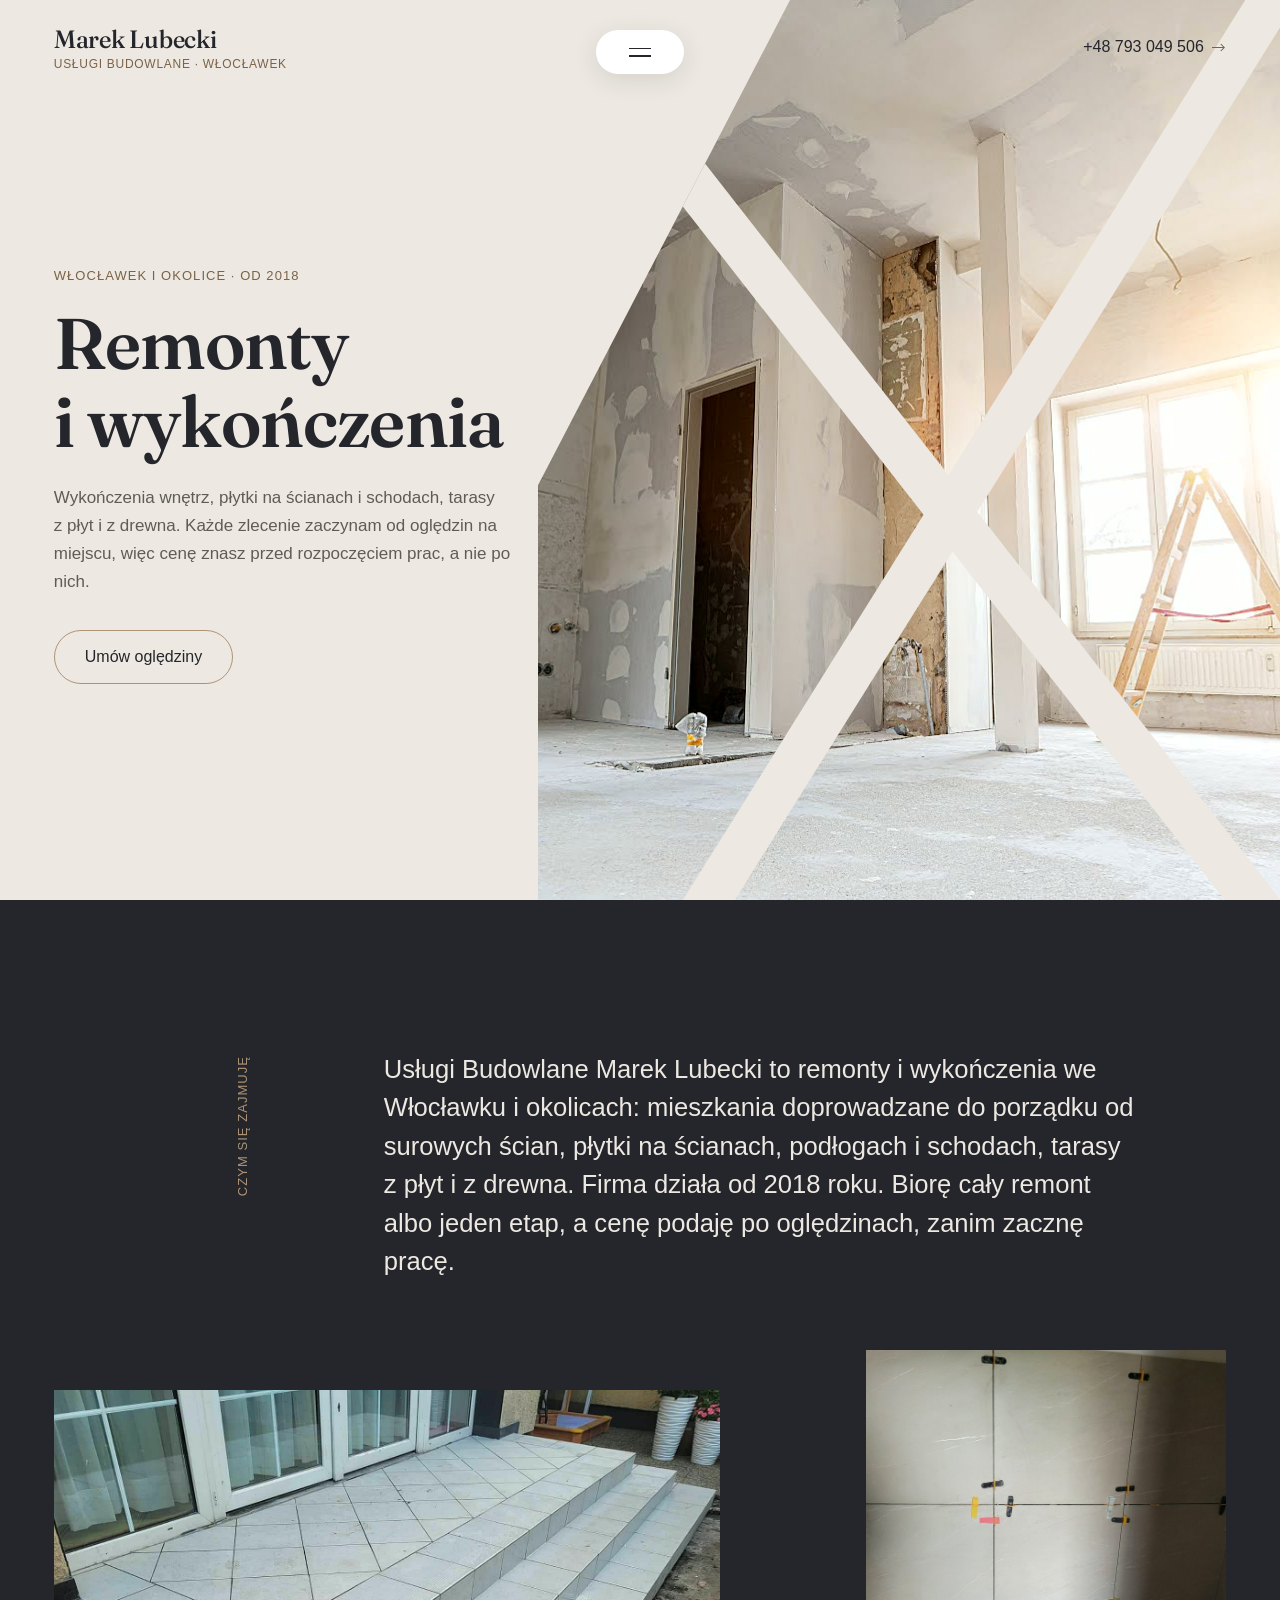
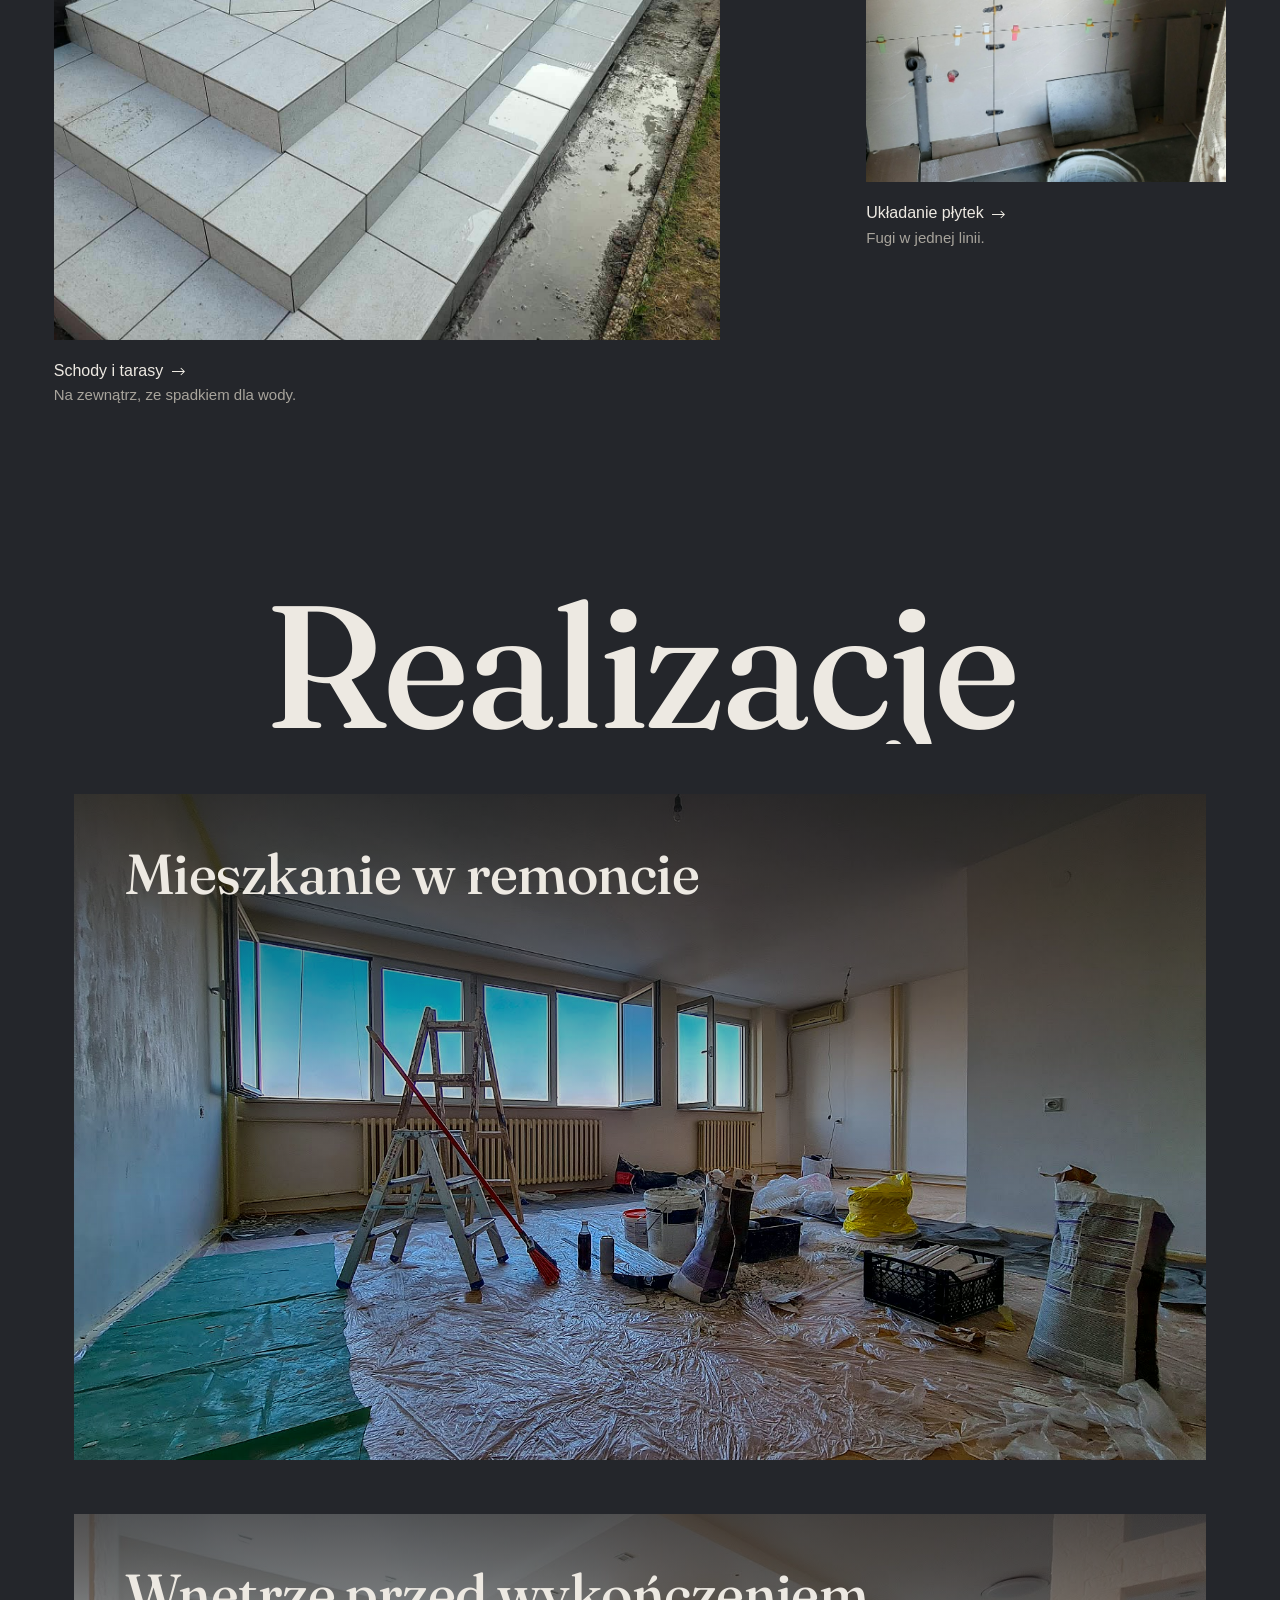
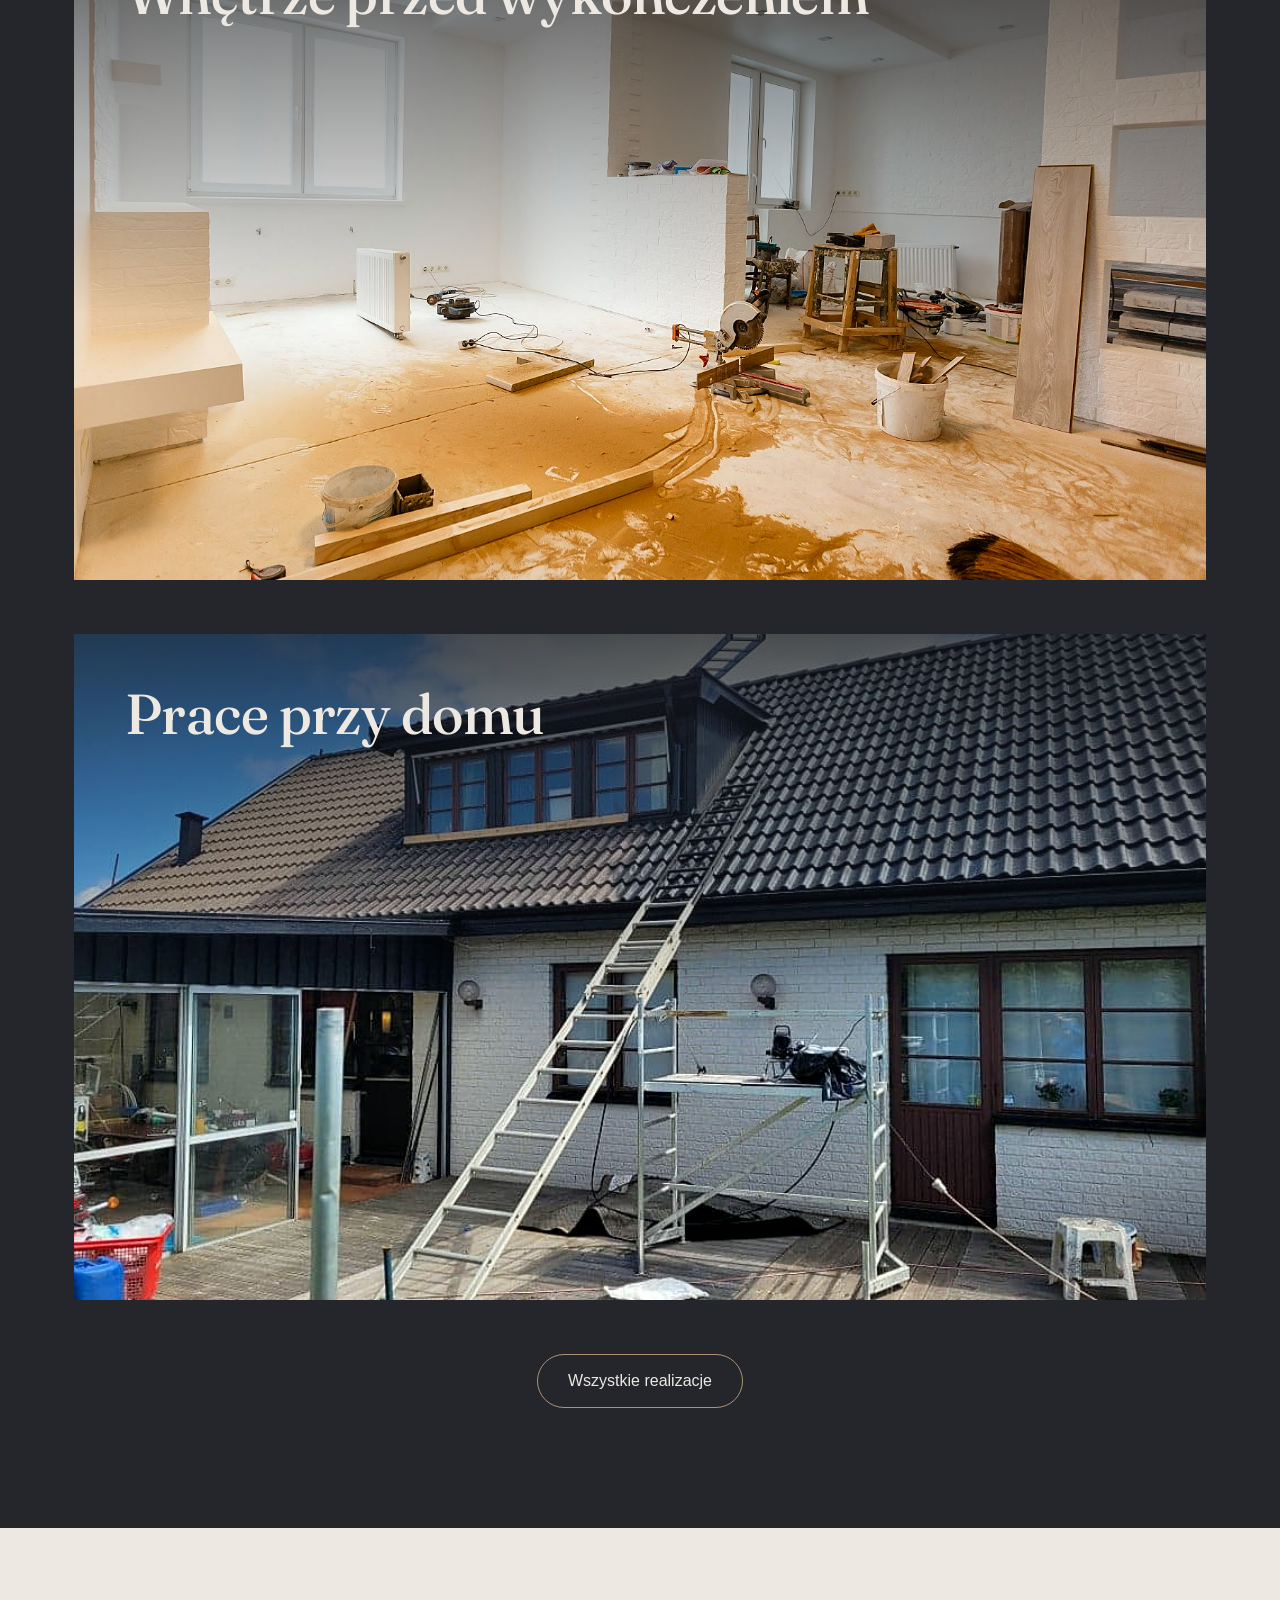
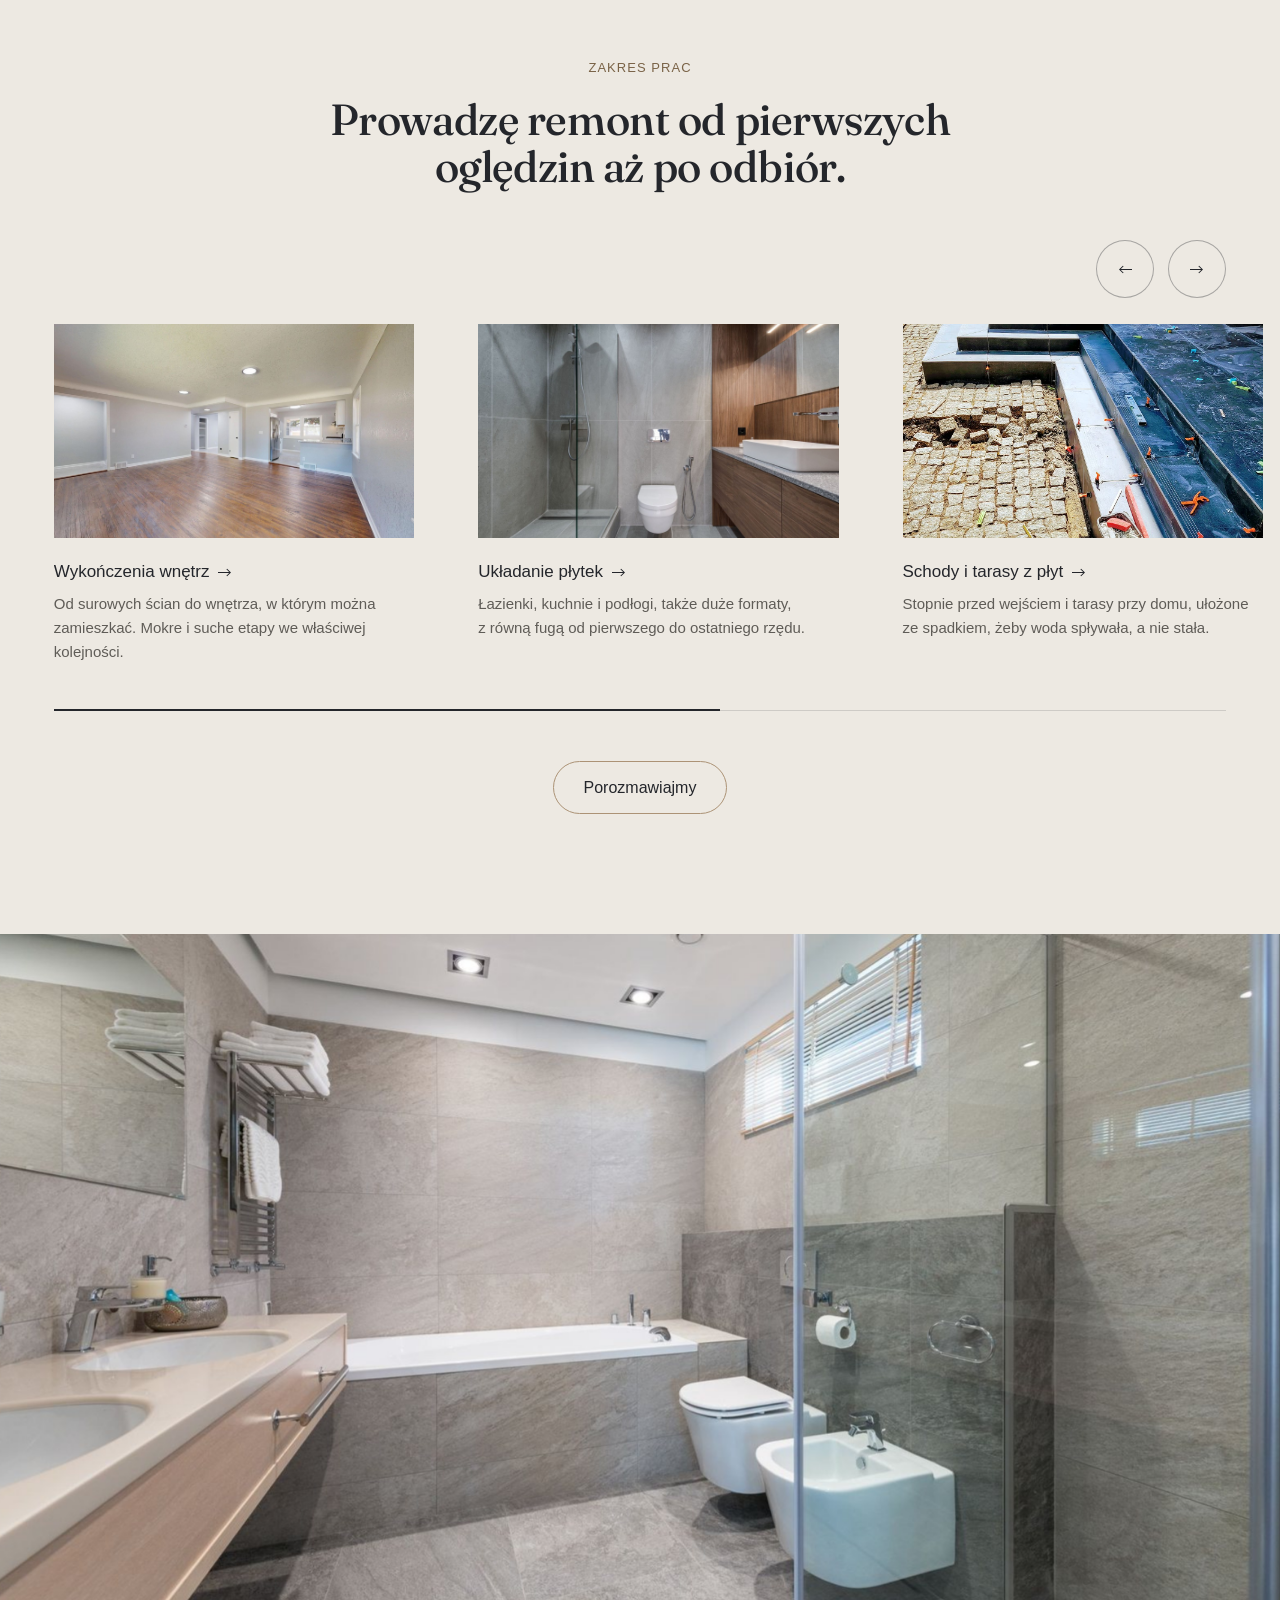
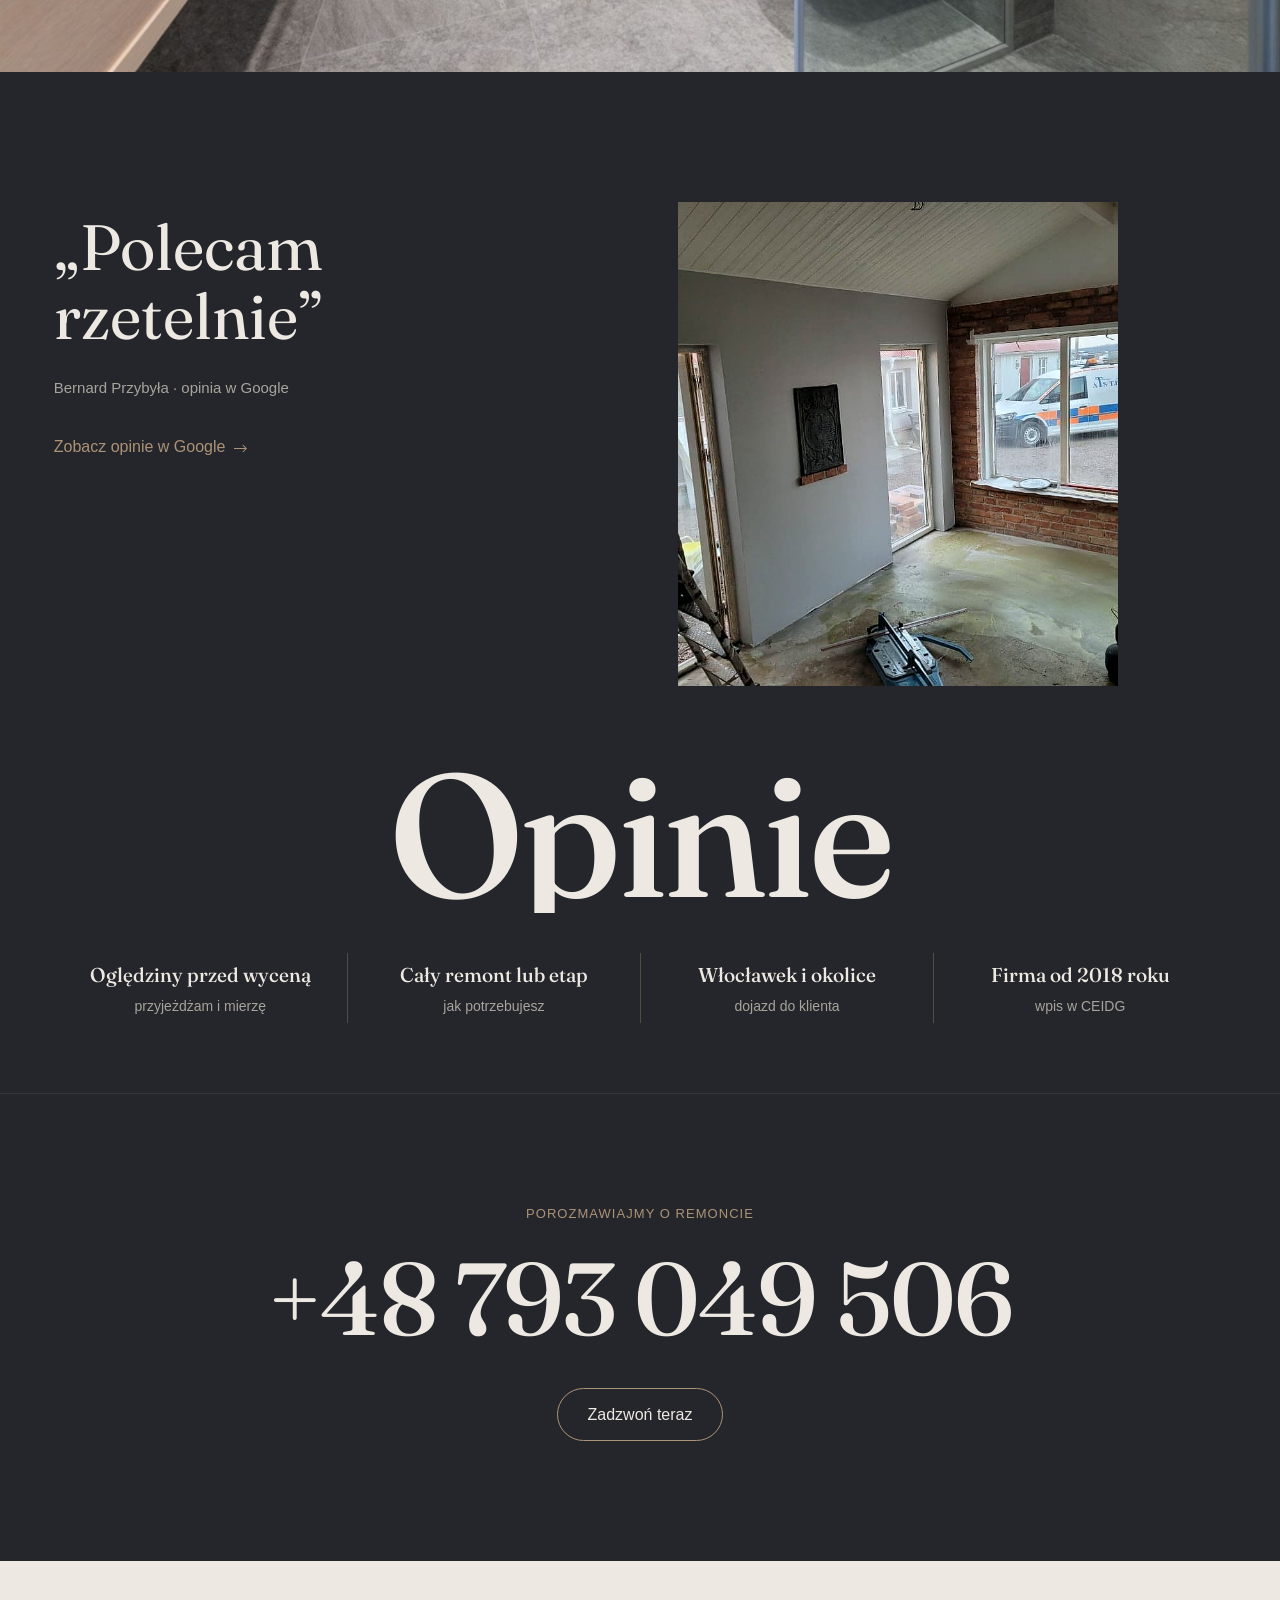
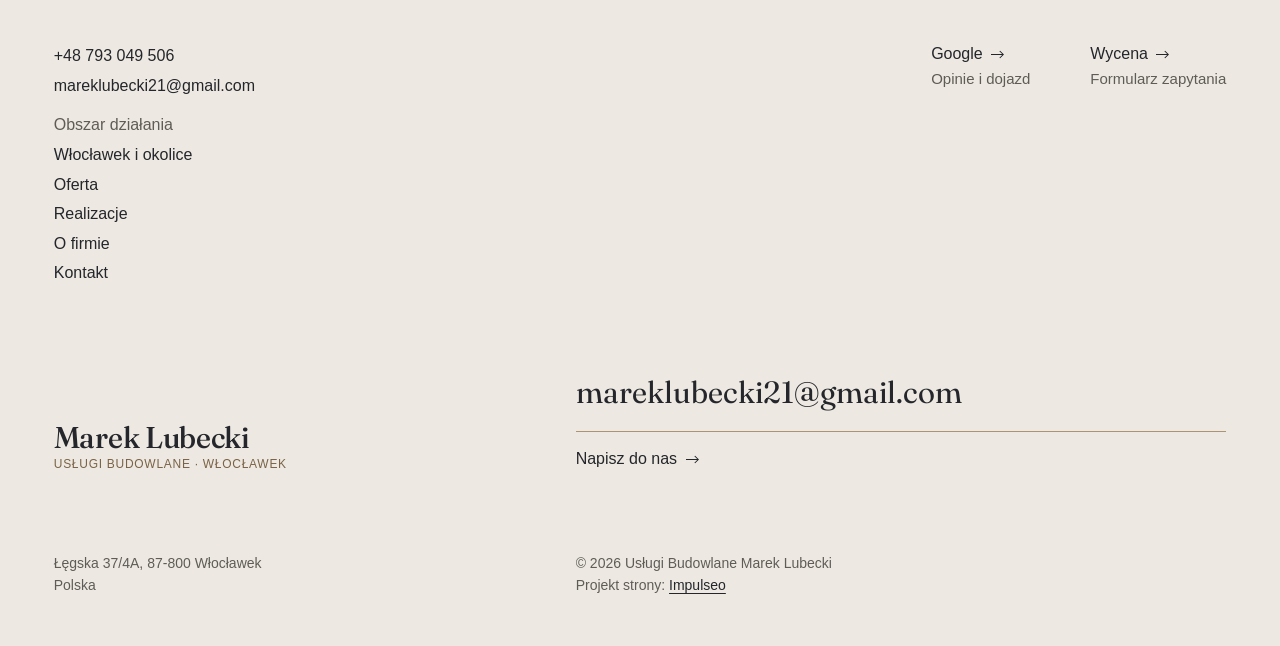
==== commit 3784dcf3: "[claude-edit][cmt:d374c28f-388b-4e11-bdb0-e2913c3877e2] Przebudowa dema na układ wzoru klindworthroo" ====
--- a/index.html
+++ b/index.html
@@ -3,222 +3,227 @@
 <head>
 <meta charset="UTF-8">
 <meta name="viewport" content="width=device-width, initial-scale=1.0">
-<title>Usługi Budowlane Marek Lubecki - remonty i wykończenia · Włocławek</title>
+<title>Usługi Budowlane Marek Lubecki - remonty i&nbsp;wykończenia · Włocławek</title>
 <meta name="description" content="Usługi Budowlane Marek Lubecki z Włocławka: remonty i wykończenia wnętrz, układanie płytek, schody zewnętrzne i tarasy. Działa od 2018 roku. Zadzwoń i umów oględziny.">
-<link rel="canonical" href="https://kris20032.github.io/uslugi-budowlane-marek-lubecki/">
+<link rel="canonical" href="https://impulseo-pl.github.io/uslugi-budowlane-marek-lubecki/">
 <meta name="robots" content="noindex, nofollow">
+<meta name="theme-color" content="#24262b">
 <meta property="og:type" content="website">
 <meta property="og:locale" content="pl_PL">
 <meta property="og:site_name" content="Usługi Budowlane Marek Lubecki">
 <meta property="og:title" content="Usługi Budowlane Marek Lubecki - remonty i wykończenia · Włocławek">
 <meta property="og:description" content="Usługi Budowlane Marek Lubecki z Włocławka: remonty i wykończenia wnętrz, układanie płytek, schody zewnętrzne i tarasy. Działa od 2018 roku. Zadzwoń i umów oględziny.">
-<meta property="og:url" content="https://kris20032.github.io/uslugi-budowlane-marek-lubecki/">
-<meta property="og:image" content="https://kris20032.github.io/uslugi-budowlane-marek-lubecki/img/og.jpg">
+<meta property="og:url" content="https://impulseo-pl.github.io/uslugi-budowlane-marek-lubecki/">
+<meta property="og:image" content="https://impulseo-pl.github.io/uslugi-budowlane-marek-lubecki/img/og.jpg">
 <meta property="og:image:width" content="1200">
 <meta property="og:image:height" content="630">
 <meta name="twitter:card" content="summary_large_image">
-<script type="application/ld+json">{"@context": "https://schema.org", "@type": "LocalBusiness", "name": "Usługi Budowlane Marek Lubecki", "url": "https://kris20032.github.io/uslugi-budowlane-marek-lubecki/", "telephone": "+48793049506", "image": "https://kris20032.github.io/uslugi-budowlane-marek-lubecki/img/og.jpg", "areaServed": "Włocławek", "sameAs": ["https://maps.google.com/?cid=16594609734550796474"]}</script>
+<script type="application/ld+json">{"@context": "https://schema.org", "@type": "LocalBusiness", "name": "Usługi Budowlane Marek Lubecki", "url": "https://impulseo-pl.github.io/uslugi-budowlane-marek-lubecki/", "telephone": "+48793049506", "email": "mareklubecki21@gmail.com", "image": "https://impulseo-pl.github.io/uslugi-budowlane-marek-lubecki/img/og.jpg", "areaServed": "Włocławek", "address": {"@type": "PostalAddress", "streetAddress": "Łęgska 37/4A", "postalCode": "87-800", "addressLocality": "Włocławek", "addressCountry": "PL"}, "sameAs": ["https://maps.google.com/?cid=16594609734550796474"]}</script>
 <link rel="preconnect" href="https://fonts.googleapis.com">
 <link rel="preconnect" href="https://fonts.gstatic.com" crossorigin>
-<link href="https://fonts.googleapis.com/css2?family=Space+Grotesk:wght@500;600;700&family=DM+Sans:opsz,wght@9..40,400;9..40,500;9..40,600&display=swap" rel="stylesheet">
-<link rel="stylesheet" href="assets/styles.css?v=66d6d17f">
+<link rel="preconnect" href="https://api.fontshare.com" crossorigin>
+<link href="https://fonts.googleapis.com/css2?family=Fraunces:opsz,wght@9..144,400;9..144,500;9..144,600&display=swap" rel="stylesheet">
+<link href="https://api.fontshare.com/v2/css?f[]=satoshi@300,400,500,700&display=swap" rel="stylesheet">
+<link rel="stylesheet" href="assets/styles.css?v=20261021">
 </head>
-<body>
-
-<header class="nav">
-  <div class="wrap nav-inner">
-    <a class="brand" href="index.html"><span class="name">Usługi Budowlane Marek Lubecki</span><span class="sub">Włocławek</span></a>
-    <nav class="nav-links">
+<body class="is-home">
+
+<header class="top">
+  <a class="brand" href="index.html" aria-label="Usługi Budowlane Marek Lubecki - strona główna"><span class="brand-name">Marek Lubecki</span><span class="brand-sub">Usługi budowlane · Włocławek</span></a>
+  <a class="top-tel" href="tel:+48793049506">+48 793 049 506 <svg class="arr" viewBox="0 0 16 10" aria-hidden="true"><path d="M0 5h14M10 1l4 4-4 4" fill="none" stroke="currentColor" stroke-width="1.2"/></svg></a>
+</header>
+<button class="menu-pill" type="button" aria-label="Otwórz menu" aria-expanded="false" aria-controls="menu"><span></span><span></span></button>
+<div class="menu-ov" id="menu" aria-hidden="true">
+  <div class="menu-in">
+    <div class="menu-col">
+      <p class="menu-lab">Zakres prac</p>
+      <a href="oferta.html#wykonczenia">Wykończenia wnętrz</a>
+      <a href="oferta.html#plytki">Układanie płytek</a>
+      <a href="oferta.html#schody">Schody zewnętrzne</a>
+      <a href="oferta.html#tarasy-plyty">Tarasy z&nbsp;płyt</a>
+      <a href="oferta.html#tarasy-drewno">Tarasy z&nbsp;drewna</a>
+      <a href="oferta.html#remonty">Remonty mieszkań</a>
+    </div>
+    <nav class="menu-main" aria-label="Menu główne">
+      <a href="index.html" aria-current="page">Start</a>
       <a href="oferta.html">Oferta</a>
       <a href="realizacje.html">Realizacje</a>
-      <a href="o-nas.html">O nas</a>
+      <a href="o-nas.html">O&nbsp;firmie</a>
       <a href="kontakt.html">Kontakt</a>
-      <a href="tel:+48793049506" class="btn btn-accent">Zadzwoń +48 793 049 506</a>
     </nav>
-    <button class="nav-toggle" aria-label="Menu"><span></span><span></span><span></span></button>
-  </div>
-</header>
+    <div class="menu-col menu-kontakt">
+      <p class="menu-lab">Kontakt</p>
+      <a href="tel:+48793049506">+48 793 049 506</a>
+      <a href="mailto:mareklubecki21@gmail.com">mareklubecki21@gmail.com</a>
+      <p class="menu-adr">Łęgska 37/4A, 87-800 Włocławek</p>
+      <a class="menu-g" href="https://maps.google.com/?cid=16594609734550796474" target="_blank" rel="noopener">Wizytówka Google <svg class="arr" viewBox="0 0 16 10" aria-hidden="true"><path d="M0 5h14M10 1l4 4-4 4" fill="none" stroke="currentColor" stroke-width="1.2"/></svg></a>
+    </div>
+  </div>
+</div>
 
 <main>
-<section class="hero-fach">
-  <img class="hf-photo" src="img/hero.jpg" fetchpriority="high" data-rotate="img/g1.jpg|img/g6.jpg" alt="Usługi Budowlane Marek Lubecki" width="1600" height="901">
-  <div class="hf-panel">
-    <div class="hf-inner">
-      <span class="hf-kicker">Remonty i wykończenia · Włocławek · od 2018</span>
-      <h1 class="hf-title">Remonty, płytki i tarasy <em>we Włocławku</em></h1>
-      <p class="hf-lead">Wykończenia wnętrz, płytki na ścianach i schodach, tarasy z płyt i z drewna. Firma działa od 2018 roku, a każde zlecenie zaczynam od oględzin na miejscu.</p>
-      <a class="hf-phone" href="tel:+48793049506"><span class="hf-phone-lab">Zadzwoń teraz</span><span class="hf-phone-num"><svg class="ico-tel" width="16" height="16" viewBox="0 0 24 24" fill="none" aria-hidden="true"><path d="M6.6 10.8a15.5 15.5 0 0 0 6.6 6.6l2.2-2.2a1 1 0 0 1 1-.24 11.4 11.4 0 0 0 3.6.58 1 1 0 0 1 1 1V20a1 1 0 0 1-1 1A17 17 0 0 1 3 4a1 1 0 0 1 1-1h3.5a1 1 0 0 1 1 1c0 1.25.2 2.46.58 3.6a1 1 0 0 1-.25 1l-2.23 2.2Z" fill="currentColor"/></svg> +48 793 049 506</span></a>
-      <div class="hf-actions">
-        <a href="kontakt.html" class="btn btn-accent">Zadzwoń <span class="arr">→</span></a>
-        <a href="tel:+48793049506" class="btn btn-ghost hf-ghost">Zadzwoń +48 793 049 506</a>
-      </div>
-      <div class="hf-trust">od 2018</div>
-    </div>
-  </div>
-</section>
-<section class="fach-promise">
-  <div class="wrap">
-    <ul class="fp-row reveal"><li>Oględziny przed wyceną</li><li>Cały remont albo jeden etap</li><li>Włocławek i okolice</li></ul>
-  </div>
-</section>
-<section class="objawy">
-  <div class="wrap">
-    <div class="head reveal">
-      <span class="eyebrow">Z czym dzwonicie</span>
-      <h2>Najczęstsze zlecenia</h2>
-      <p>Większość telefonów to jedna z tych spraw. Twojej nie ma na liście? Zadzwoń i opisz, co trzeba zrobić.</p>
-    </div>
-    <div class="obj-grid">
-      <a class="obj-tile reveal" href="kontakt.html"><span class="ot-row"><span class="ot-name">Mieszkanie do wykończenia</span><span class="ot-arr" aria-hidden="true">→</span></span></a>
-      <a class="obj-tile reveal" href="kontakt.html"><span class="ot-row"><span class="ot-name">Płytki w łazience lub kuchni</span><span class="ot-arr" aria-hidden="true">→</span></span></a>
-      <a class="obj-tile reveal" href="kontakt.html"><span class="ot-row"><span class="ot-name">Schody przed domem do obłożenia</span><span class="ot-arr" aria-hidden="true">→</span></span></a>
-      <a class="obj-tile reveal" href="kontakt.html"><span class="ot-row"><span class="ot-name">Nowy taras przy domu</span><span class="ot-arr" aria-hidden="true">→</span></span></a>
-      <a class="obj-tile reveal" href="kontakt.html"><span class="ot-row"><span class="ot-name">Remont starego mieszkania</span><span class="ot-arr" aria-hidden="true">→</span></span></a>
-      <a class="obj-tile reveal" href="kontakt.html"><span class="ot-row"><span class="ot-name">Pojedynczy etap remontu</span><span class="ot-arr" aria-hidden="true">→</span></span></a>
-    </div>
-  </div>
-</section>
-<section class="gateways-band">
-  <div class="wrap">
-    <div class="gateways">
-      <a href="oferta.html" class="gateway reveal"><img src="img/g8.jpg" alt="Wykończenia wnętrz" loading="lazy" width="1600" height="1068" decoding="async"><span class="g-ttl">Wykończenia wnętrz</span></a>
-      <a href="oferta.html" class="gateway reveal"><img src="img/g9.jpg" alt="Układanie płytek" loading="lazy" width="1600" height="1200" decoding="async"><span class="g-ttl">Układanie płytek</span></a>
-      <a href="oferta.html" class="gateway reveal"><img src="img/g10.jpg" alt="Schody zewnętrzne" loading="lazy" width="1600" height="1068" decoding="async"><span class="g-ttl">Schody zewnętrzne</span></a>
-    </div>
-  </div>
-</section>
-<section class="proces proces-os fachowcy">
-  <div class="wrap proc-grid">
-    <div class="proc-side">
-      <div class="head reveal">
-        <span class="eyebrow">Jak pracujemy</span>
-        <h2>Wiesz, na czym stoisz - na każdym etapie</h2>
-        <p>Od pierwszego telefonu do odbioru roboty - krok po kroku.</p>
-      </div>
-      <div class="proc-count" aria-hidden="true"><span class="pc-cur">01</span><span class="pc-all">/ 04</span></div>
-      <div class="proc-bar" aria-hidden="true"><i></i></div>
-      <p class="proc-now" aria-hidden="true">Telefon</p>
-    </div>
-    <ol class="proces-line">
-      <li class="reveal"><span class="pno">01</span><h3>Telefon</h3><p>Dzwonisz i mówisz, co chcesz zrobić. Umawiamy termin oględzin.</p></li>
-      <li class="reveal"><span class="pno">02</span><h3>Oględziny</h3><p>Przyjeżdżam na miejsce, mierzę i ustalamy zakres prac.</p></li>
-      <li class="reveal"><span class="pno">03</span><h3>Wycena</h3><p>Dostajesz wycenę i termin startu, zanim cokolwiek zacznę.</p></li>
-      <li class="reveal"><span class="pno">04</span><h3>Praca i odbiór</h3><p>Robię ustalony zakres, a na koniec oglądamy wszystko razem.</p></li>
-    </ol>
-  </div>
-</section>
-<section>
-  <div class="wrap">
-    <div class="head reveal">
-      <span class="eyebrow">Realizacje</span>
-      <h2>Moje realizacje</h2>
-      <p>Płytki, schody, tarasy i wykończone wnętrza. Pierwsze kadry to zdjęcia z moich zleceń.</p>
-    </div>
-    <div class="gallery">
-      <div class="tile t-two3 reveal"><img src="img/g2.jpg" alt="Usługi Budowlane Marek Lubecki" loading="lazy" width="1600" height="2133" decoding="async"></div>
-      <div class="tile t-third reveal"><img src="img/g3.jpg" alt="Usługi Budowlane Marek Lubecki" loading="lazy" width="970" height="714" decoding="async"></div>
-      <div class="tile t-third reveal"><img src="img/g4.jpg" alt="Usługi Budowlane Marek Lubecki" loading="lazy" width="1548" height="2080" decoding="async"></div>
-      <div class="tile t-third reveal"><img src="img/g5.jpg" alt="Usługi Budowlane Marek Lubecki" loading="lazy" width="1008" height="756" decoding="async"></div>
-      <div class="tile t-third reveal"><img src="img/g7.jpg" alt="Usługi Budowlane Marek Lubecki" loading="lazy" width="1600" height="1067" decoding="async"></div>
-    </div>
-    <div style="margin-top:var(--space-7)" class="reveal"><a href="realizacje.html" class="btn btn-accent">Pełna galeria <span class="arr">→</span></a></div>
-  </div>
-</section>
-<section class="fach-uslugi">
-  <div class="wrap">
-    <div class="head reveal">
-      <span class="eyebrow">Zakres prac</span>
-      <h2>Co robię</h2>
-      <p>Czym zajmuję się na co dzień - z krótkim opisem.</p>
-    </div>
-    <ul class="fu-list">
-      <li class="fu-row reveal"><div class="fu-name">Wykończenia wnętrz</div><div class="fu-desc">Mieszkanie albo dom od surowych ścian do gotowego wnętrza. Kolejność prac ustawiam tak, żeby mokre etapy zdążyły wyschnąć.</div><a class="fu-cta" href="kontakt.html">Wycena <span class="arr">→</span></a></li>
-      <li class="fu-row reveal"><div class="fu-name">Układanie płytek</div><div class="fu-desc">Płytki na ścianach i podłogach, także duże formaty. Poziomuję na klinach, żeby fugi szły równo, a krawędzie się nie mijały.</div><a class="fu-cta" href="kontakt.html">Wycena <span class="arr">→</span></a></li>
-      <li class="fu-row reveal"><div class="fu-name">Schody zewnętrzne</div><div class="fu-desc">Schody przed wejściem obłożone płytkami, z równymi stopniami i spadkiem, żeby woda nie stała.</div><a class="fu-cta" href="kontakt.html">Wycena <span class="arr">→</span></a></li>
-      <li class="fu-row reveal"><div class="fu-name">Tarasy z płyt</div><div class="fu-desc">Taras przy domu na nowym podłożu: hydroizolacja, obróbka krawędzi i płyty ułożone ze spadkiem.</div><a class="fu-cta" href="kontakt.html">Wycena <span class="arr">→</span></a></li>
-      <li class="fu-row reveal"><div class="fu-name">Tarasy z drewna</div><div class="fu-desc">Drewniany taras na legarach, z agrowłókniną pod spodem, żeby nie przerastał chwastami.</div><a class="fu-cta" href="kontakt.html">Wycena <span class="arr">→</span></a></li>
-      <li class="fu-row reveal"><div class="fu-name">Remonty mieszkań</div><div class="fu-desc">Skucie, przeróbki ścian, tynki i gładzie, malowanie. Mieszkanie z rynku wtórnego doprowadzone do porządku.</div><a class="fu-cta" href="kontakt.html">Wycena <span class="arr">→</span></a></li>
+<section class="hero">
+  <div class="hero-txt">
+    <p class="eyebrow">Włocławek i&nbsp;okolice · od 2018</p>
+    <h1>Remonty i&nbsp;wykończenia</h1>
+    <p class="hero-lead">Wykończenia wnętrz, płytki na ścianach i&nbsp;schodach, tarasy z&nbsp;płyt i&nbsp;z&nbsp;drewna. Każde zlecenie zaczynam od oględzin na miejscu, więc cenę znasz przed rozpoczęciem prac, a&nbsp;nie po nich.</p>
+    <a class="btn" href="kontakt.html">Umów oględziny</a>
+  </div>
+  <div class="hero-art" aria-hidden="false">
+    <img src="img/hero.jpg" alt="Jasne wnętrze w trakcie remontu, okno w słońcu" width="1600" height="901" fetchpriority="high">
+    <span class="band band-a"></span><span class="band band-b"></span>
+  </div>
+</section>
+
+<section class="dark intro">
+  <div class="wrap intro-grid rv">
+    <p class="vlabel">Czym się zajmuję</p>
+    <p class="intro-txt">Usługi Budowlane Marek Lubecki to remonty i&nbsp;wykończenia we Włocławku i&nbsp;okolicach: mieszkania doprowadzane do porządku od surowych ścian, płytki na ścianach, podłogach i&nbsp;schodach, tarasy z&nbsp;płyt i&nbsp;z&nbsp;drewna. Firma działa od 2018 roku. Biorę cały remont albo jeden etap, a&nbsp;cenę podaję po oględzinach, zanim zacznę pracę.</p>
+  </div>
+  <div class="wrap duo">
+    <a class="duo-item duo-big rv" href="oferta.html#schody">
+      <span class="ph"><img src="img/g1.jpg" alt="Schody przed wejściem obłożone jasnymi płytkami" width="1600" height="1200" fetchpriority="high"></span>
+      <span class="duo-t">Schody i&nbsp;tarasy <svg class="arr" viewBox="0 0 16 10" aria-hidden="true"><path d="M0 5h14M10 1l4 4-4 4" fill="none" stroke="currentColor" stroke-width="1.2"/></svg></span>
+      <span class="duo-s">Na zewnątrz, ze spadkiem dla wody.</span>
+    </a>
+    <a class="duo-item duo-small rv" href="oferta.html#plytki">
+      <span class="ph"><img src="img/g4.jpg" alt="Płytki na ścianie poziomowane na klinach" width="1548" height="2080" fetchpriority="high"></span>
+      <span class="duo-t">Układanie płytek <svg class="arr" viewBox="0 0 16 10" aria-hidden="true"><path d="M0 5h14M10 1l4 4-4 4" fill="none" stroke="currentColor" stroke-width="1.2"/></svg></span>
+      <span class="duo-s">Fugi w&nbsp;jednej linii.</span>
+    </a>
+  </div>
+</section>
+
+<section class="dark work">
+  <div class="wrap">
+    <p class="giant rv" aria-hidden="true">Realizacje</p>
+    <h2 class="sr-only">Realizacje</h2>
+  </div>
+  <div class="wrap stack">
+    <a class="stack-item" href="realizacje.html">
+      <img src="img/g6.jpg" alt="Mieszkanie w trakcie remontu, posadzka zabezpieczona folią" width="1600" height="1200" loading="lazy" decoding="async">
+      <h3>Mieszkanie w&nbsp;remoncie</h3>
+    </a>
+    <a class="stack-item" href="realizacje.html">
+      <img src="img/g7.jpg" alt="Wnętrze w trakcie wykończenia" width="1600" height="1067" loading="lazy" decoding="async">
+      <h3>Wnętrze przed wykończeniem</h3>
+    </a>
+    <a class="stack-item" href="realizacje.html">
+      <img src="img/about.jpg" alt="Prace przy domu jednorodzinnym" width="1008" height="756" loading="lazy" decoding="async">
+      <h3>Prace przy domu</h3>
+    </a>
+  </div>
+  <div class="center"><a class="btn btn-light" href="realizacje.html">Wszystkie realizacje</a></div>
+</section>
+
+<section class="beige uslugi">
+  <div class="wrap">
+    <p class="eyebrow center rv">Zakres prac</p>
+    <h2 class="h2-center rv">Prowadzę remont od pierwszych oględzin aż po odbiór.</h2>
+    <div class="slider" data-slider>
+      <div class="slider-nav">
+        <button class="sl-btn sl-prev" type="button" data-prev aria-label="Poprzednia usługa"><svg class="arr" viewBox="0 0 16 10" aria-hidden="true"><path d="M0 5h14M10 1l4 4-4 4" fill="none" stroke="currentColor" stroke-width="1.2"/></svg></button>
+        <button class="sl-btn" type="button" data-next aria-label="Następna usługa"><svg class="arr" viewBox="0 0 16 10" aria-hidden="true"><path d="M0 5h14M10 1l4 4-4 4" fill="none" stroke="currentColor" stroke-width="1.2"/></svg></button>
+      </div>
+      <div class="slider-track">
+        <a class="srv" href="oferta.html#wykonczenia">
+          <span class="ph"><img src="img/g9.jpg" alt="Wykończone, jasne wnętrze z drewnianą podłogą" width="1600" height="1200" loading="lazy" decoding="async"></span>
+          <span class="srv-t">Wykończenia wnętrz <svg class="arr" viewBox="0 0 16 10" aria-hidden="true"><path d="M0 5h14M10 1l4 4-4 4" fill="none" stroke="currentColor" stroke-width="1.2"/></svg></span>
+          <span class="srv-d">Od surowych ścian do wnętrza, w&nbsp;którym można zamieszkać. Mokre i&nbsp;suche etapy we właściwej kolejności.</span>
+        </a>
+        <a class="srv" href="oferta.html#plytki">
+          <span class="ph"><img src="img/g15.jpg" alt="Łazienka wyłożona dużymi szarymi płytkami" width="1600" height="1066" loading="lazy" decoding="async"></span>
+          <span class="srv-t">Układanie płytek <svg class="arr" viewBox="0 0 16 10" aria-hidden="true"><path d="M0 5h14M10 1l4 4-4 4" fill="none" stroke="currentColor" stroke-width="1.2"/></svg></span>
+          <span class="srv-d">Łazienki, kuchnie i&nbsp;podłogi, także duże formaty, z&nbsp;równą fugą od pierwszego do ostatniego rzędu.</span>
+        </a>
+        <a class="srv" href="oferta.html#tarasy-plyty">
+          <span class="ph"><img src="img/g2.jpg" alt="Przygotowanie podłoża pod taras z płyt" width="1200" height="1600" loading="lazy" decoding="async"></span>
+          <span class="srv-t">Schody i&nbsp;tarasy z&nbsp;płyt <svg class="arr" viewBox="0 0 16 10" aria-hidden="true"><path d="M0 5h14M10 1l4 4-4 4" fill="none" stroke="currentColor" stroke-width="1.2"/></svg></span>
+          <span class="srv-d">Stopnie przed wejściem i&nbsp;tarasy przy domu, ułożone ze spadkiem, żeby woda spływała, a&nbsp;nie stała.</span>
+        </a>
+        <a class="srv" href="oferta.html#tarasy-drewno">
+          <span class="ph"><img src="img/g3.jpg" alt="Konstrukcja tarasu z drewna na legarach z agrowłókniną" width="1600" height="1200" loading="lazy" decoding="async"></span>
+          <span class="srv-t">Tarasy z&nbsp;drewna <svg class="arr" viewBox="0 0 16 10" aria-hidden="true"><path d="M0 5h14M10 1l4 4-4 4" fill="none" stroke="currentColor" stroke-width="1.2"/></svg></span>
+          <span class="srv-d">Konstrukcja na legarach, pod spodem warstwa, która nie przepuszcza chwastów.</span>
+        </a>
+        <a class="srv" href="oferta.html#remonty">
+          <span class="ph"><img src="img/g12.jpg" alt="Odświeżony pokój po remoncie" width="1600" height="900" loading="lazy" decoding="async"></span>
+          <span class="srv-t">Remonty mieszkań <svg class="arr" viewBox="0 0 16 10" aria-hidden="true"><path d="M0 5h14M10 1l4 4-4 4" fill="none" stroke="currentColor" stroke-width="1.2"/></svg></span>
+          <span class="srv-d">Mieszkanie z&nbsp;rynku wtórnego: skucie, ściany, gładzie i&nbsp;malowanie u&nbsp;jednego wykonawcy.</span>
+        </a>
+      </div>
+      <div class="slider-bar"><span></span></div>
+    </div>
+    <div class="center"><a class="btn" href="kontakt.html">Porozmawiajmy</a></div>
+  </div>
+</section>
+
+<section class="stopklatka" aria-label="Wykończona łazienka">
+  <img src="img/g13.jpg" alt="Wykończona łazienka w szarych płytkach" width="1600" height="1068" loading="lazy" decoding="async">
+</section>
+
+<section class="dark opinie">
+  <div class="wrap op-grid">
+    <figure class="op-quote rv">
+      <blockquote>„Polecam rzetelnie”</blockquote>
+      <figcaption>Bernard Przybyła · opinia w&nbsp;Google</figcaption>
+      <a class="op-link" href="https://maps.google.com/?cid=16594609734550796474" target="_blank" rel="noopener">Zobacz opinie w&nbsp;Google <svg class="arr" viewBox="0 0 16 10" aria-hidden="true"><path d="M0 5h14M10 1l4 4-4 4" fill="none" stroke="currentColor" stroke-width="1.2"/></svg></a>
+    </figure>
+    <div class="op-img rv"><span class="ph"><img src="img/g5.jpg" alt="Wnętrze w trakcie remontu, drabina przy ścianie" width="1008" height="756" loading="lazy" decoding="async"></span></div>
+  </div>
+  <div class="wrap">
+    <p class="giant giant-op rv" aria-hidden="true">Opinie</p>
+    <h2 class="sr-only">Opinie klientów</h2>
+    <ul class="hasla rv">
+      <li><strong>Oględziny przed wyceną</strong><span>przyjeżdżam i&nbsp;mierzę</span></li>
+      <li><strong>Cały remont lub etap</strong><span>jak potrzebujesz</span></li>
+      <li><strong>Włocławek i&nbsp;okolice</strong><span>dojazd do klienta</span></li>
+      <li><strong>Firma od 2018 roku</strong><span>wpis w&nbsp;CEIDG</span></li>
     </ul>
-    <div style="margin-top:var(--space-7)" class="reveal"><a href="oferta.html" class="btn btn-ghost">Pełna oferta <span class="arr">→</span></a></div>
-  </div>
-</section>
-<section class="stopklatka" aria-hidden="true">
-  <div class="stk-bg" style="background-image:url(img/g11.jpg)"></div>
-</section>
-<section class="opinie">
-  <div class="wrap">
-    <div class="head center reveal">
-      <span class="eyebrow">Opinie</span>
-      <h2>Co mówią klienci</h2>
-    </div>
-    <p class="op-meta reveal"><a class="op-google" href="https://maps.google.com/?cid=16594609734550796474" target="_blank" rel="noopener"><svg class="op-g-ico" viewBox="0 0 24 24" width="17" height="17" aria-hidden="true"><path fill="#4285F4" d="M22.56 12.25c0-.78-.07-1.53-.2-2.25H12v4.26h5.92c-.26 1.37-1.04 2.53-2.21 3.31v2.77h3.57c2.08-1.92 3.28-4.74 3.28-8.09z"/><path fill="#34A853" d="M12 23c2.97 0 5.46-.98 7.28-2.66l-3.57-2.77c-.98.66-2.23 1.06-3.71 1.06-2.86 0-5.29-1.93-6.16-4.53H2.18v2.84C3.99 20.53 7.7 23 12 23z"/><path fill="#FBBC05" d="M5.84 14.09c-.22-.66-.35-1.36-.35-2.09s.13-1.43.35-2.09V7.07H2.18C1.43 8.55 1 10.22 1 12s.43 3.45 1.18 4.93l2.85-2.22.81-.62z"/><path fill="#EA4335" d="M12 5.38c1.62 0 3.06.56 4.21 1.64l3.15-3.15C17.45 2.09 14.97 1 12 1 7.7 1 3.99 3.47 2.18 7.07l3.66 2.84c.87-2.6 3.3-4.53 6.16-4.53z"/></svg><span>Zobacz opinie w Google</span><span class="arr">→</span></a></p>
-    <div class="opinie-grid">
-      <figure class="op-card reveal"><span class="op-star"><svg class="ico-star" width="14" height="14" viewBox="0 0 24 24" style="vertical-align:-2px" aria-hidden="true"><path d="M12 2.8l2.85 5.8 6.4.93-4.63 4.5 1.1 6.37L12 17.4l-5.72 3 1.1-6.37-4.63-4.5 6.4-.93L12 2.8Z" fill="currentColor"/></svg><svg class="ico-star" width="14" height="14" viewBox="0 0 24 24" style="vertical-align:-2px" aria-hidden="true"><path d="M12 2.8l2.85 5.8 6.4.93-4.63 4.5 1.1 6.37L12 17.4l-5.72 3 1.1-6.37-4.63-4.5 6.4-.93L12 2.8Z" fill="currentColor"/></svg><svg class="ico-star" width="14" height="14" viewBox="0 0 24 24" style="vertical-align:-2px" aria-hidden="true"><path d="M12 2.8l2.85 5.8 6.4.93-4.63 4.5 1.1 6.37L12 17.4l-5.72 3 1.1-6.37-4.63-4.5 6.4-.93L12 2.8Z" fill="currentColor"/></svg><svg class="ico-star" width="14" height="14" viewBox="0 0 24 24" style="vertical-align:-2px" aria-hidden="true"><path d="M12 2.8l2.85 5.8 6.4.93-4.63 4.5 1.1 6.37L12 17.4l-5.72 3 1.1-6.37-4.63-4.5 6.4-.93L12 2.8Z" fill="currentColor"/></svg><svg class="ico-star" width="14" height="14" viewBox="0 0 24 24" style="vertical-align:-2px" aria-hidden="true"><path d="M12 2.8l2.85 5.8 6.4.93-4.63 4.5 1.1 6.37L12 17.4l-5.72 3 1.1-6.37-4.63-4.5 6.4-.93L12 2.8Z" fill="currentColor"/></svg></span><blockquote>Polecam rzetelnie</blockquote><span class="op-autor">Bernard Przybyła</span></figure>
-    </div>
-  </div>
-</section>
-<section class="obszar">
-  <div class="wrap">
-    <div class="head center reveal">
-      <span class="eyebrow">Obszar działania</span>
-      <h2>Dojeżdżamy do Ciebie</h2>
-    </div>
-    <p class="obszar-txt reveal" style="text-align:center;max-width:60ch;margin:0 auto 1.4rem">Firma jest we Włocławku i tu robię większość zleceń. Mieszkasz poza miastem? Zadzwoń i podaj miejscowość, powiem, czy dojadę.</p>
-    <ul class="obszar-list reveal"><li class="is-home">Włocławek</li><li>+ okolice</li></ul>
-    <div class="obszar-mapa reveal" style="margin-top:var(--space-7)">
-      <iframe title="Obszar działania - Włocławek i okolice" src="https://maps.google.com/maps?q=52.6559049%2C19.0792926&amp;z=11&amp;output=embed" loading="lazy" referrerpolicy="no-referrer-when-downgrade" style="width:100%;height:clamp(280px,38vh,420px);border:0;display:block;border-radius:var(--r-md)"></iframe>
-    </div>
-  </div>
-</section>
-<section class="cta">
-  <div class="wrap">
-    <div class="reveal">
-      <span class="eyebrow">Współpraca</span>
-      <h2>Planujesz remont albo taras?</h2>
-      <p>Zadzwoń, umówimy termin oględzin. Cenę poznasz przed robotą, nie po niej.</p>
-    </div>
-    <div class="cta-actions reveal">
-      <a href="kontakt.html" class="btn btn-light">Zadzwoń <span class="arr">→</span></a>
-      <a href="tel:+48793049506" class="btn btn-ghost btn-ghost-cta">+48 793 049 506</a>
-    </div>
   </div>
 </section>
 </main>
 
-<footer>
-  <div class="wrap">
-    <div class="foot-grid">
-      <div class="foot-brand">
-        <div class="name">Usługi Budowlane Marek Lubecki</div>
-        <p>Wykończenia wnętrz, płytki na ścianach i schodach, tarasy z płyt i z drewna. Firma działa od 2018 roku, a każde zlecenie zaczynam od oględzin na miejscu.</p>
-      </div>
-      <div class="foot-col">
-        <h4>Nawigacja</h4>
-        <a href="oferta.html">Oferta</a>
-        <a href="realizacje.html">Realizacje</a>
-        <a href="o-nas.html">O nas</a>
-        <a href="kontakt.html">Kontakt</a>
-      </div>
-      <div class="foot-col">
-        <h4>Kontakt</h4>
-        <a href="tel:+48793049506">+48 793 049 506</a>
-        <a href="mailto:mareklubecki21@gmail.com">mareklubecki21@gmail.com</a>
-        <p>Łęgska 37/4A, 87-800 Włocławek, Polska</p>
-        <a href="https://maps.google.com/?cid=16594609734550796474" target="_blank" rel="noopener">Jak dojechać →</a>
+<section class="cta-big">
+  <div class="wrap rv">
+    <p class="eyebrow">Porozmawiajmy o&nbsp;remoncie</p>
+    <h2><a href="tel:+48793049506">+48 793 049 506</a></h2>
+    <a class="btn btn-light" href="tel:+48793049506">Zadzwoń teraz</a>
+  </div>
+</section>
+
+<footer class="foot">
+  <div class="wrap">
+    <div class="foot-top">
+      <ul class="foot-list">
+        <li><a href="tel:+48793049506">+48 793 049 506</a></li>
+        <li><a href="mailto:mareklubecki21@gmail.com">mareklubecki21@gmail.com</a></li>
+        <li class="foot-mute">Obszar działania</li>
+        <li>Włocławek i&nbsp;okolice</li>
+        <li><a href="oferta.html">Oferta</a></li>
+        <li><a href="realizacje.html">Realizacje</a></li>
+        <li><a href="o-nas.html">O&nbsp;firmie</a></li>
+        <li><a href="kontakt.html">Kontakt</a></li>
+      </ul>
       <div class="foot-soc">
-        <a class="soc" href="https://maps.google.com/?cid=16594609734550796474" target="_blank" rel="noopener" aria-label="Google - Usługi Budowlane Marek Lubecki"><svg viewBox="0 0 24 24" aria-hidden="true" focusable="false"><path d="M12.48 10.92v3.28h7.84c-.24 1.84-.853 3.187-1.787 4.133-1.147 1.147-2.933 2.4-6.053 2.4-4.827 0-8.6-3.893-8.6-8.72s3.773-8.72 8.6-8.72c2.6 0 4.507 1.027 5.907 2.347l2.307-2.307C18.747 1.44 16.133 0 12.48 0 5.867 0 .307 5.387.307 12s5.56 12 12.173 12c3.573 0 6.267-1.173 8.373-3.36 2.16-2.16 2.84-5.213 2.84-7.667 0-.76-.053-1.467-.173-2.053H12.48z" fill="currentColor"/></svg></a>
-      </div>
+        <a href="https://maps.google.com/?cid=16594609734550796474" target="_blank" rel="noopener"><span>Google <svg class="arr" viewBox="0 0 16 10" aria-hidden="true"><path d="M0 5h14M10 1l4 4-4 4" fill="none" stroke="currentColor" stroke-width="1.2"/></svg></span><small>Opinie i&nbsp;dojazd</small></a>
+        <a href="kontakt.html"><span>Wycena <svg class="arr" viewBox="0 0 16 10" aria-hidden="true"><path d="M0 5h14M10 1l4 4-4 4" fill="none" stroke="currentColor" stroke-width="1.2"/></svg></span><small>Formularz zapytania</small></a>
+      </div>
+    </div>
+    <div class="foot-mid">
+      <a class="brand brand-foot" href="index.html"><span class="brand-name">Marek Lubecki</span><span class="brand-sub">Usługi budowlane · Włocławek</span></a>
+      <div class="foot-mail">
+        <a class="foot-mail-big" href="mailto:mareklubecki21@gmail.com">mareklubecki21@gmail.com</a>
+        <a class="foot-mail-sub" href="mailto:mareklubecki21@gmail.com">Napisz do nas <svg class="arr" viewBox="0 0 16 10" aria-hidden="true"><path d="M0 5h14M10 1l4 4-4 4" fill="none" stroke="currentColor" stroke-width="1.2"/></svg></a>
       </div>
     </div>
     <div class="foot-bot">
-      <span>© 2026 Usługi Budowlane Marek Lubecki</span>
-      <span>Projekt strony: <a class="foot-credit" href="https://impulseo.pl" target="_blank" rel="noopener">Impulseo</a></span>
+      <p>Łęgska 37/4A, 87-800 Włocławek<br>Polska</p>
+      <p>© 2026 Usługi Budowlane Marek Lubecki<br>Projekt strony: <a href="https://impulseo.pl" target="_blank" rel="noopener">Impulseo</a></p>
     </div>
   </div>
 </footer>
-<div class="sticky-call"><a class="sc-call" href="tel:+48793049506"><svg class="ico-tel" width="16" height="16" viewBox="0 0 24 24" fill="none" aria-hidden="true"><path d="M6.6 10.8a15.5 15.5 0 0 0 6.6 6.6l2.2-2.2a1 1 0 0 1 1-.24 11.4 11.4 0 0 0 3.6.58 1 1 0 0 1 1 1V20a1 1 0 0 1-1 1A17 17 0 0 1 3 4a1 1 0 0 1 1-1h3.5a1 1 0 0 1 1 1c0 1.25.2 2.46.58 3.6a1 1 0 0 1-.25 1l-2.23 2.2Z" fill="currentColor"/></svg> Zadzwoń</a><a class="sc-quote" href="kontakt.html">Zadzwoń</a></div>
-<div class="demo-wazne" data-do="2026-10-27" data-cykl="3" hidden><svg class="dw-ico" width="13" height="13" viewBox="0 0 24 24" fill="none" aria-hidden="true"><circle cx="12" cy="12" r="8.6" stroke="currentColor" stroke-width="1.8"/><path d="M12 7.2V12l3.3 2" stroke="currentColor" stroke-width="1.8" stroke-linecap="round"/></svg><span class="dw-txt"></span></div>
-
-<script src="assets/main.js"></script>
+<div class="sticky-call"><a href="tel:+48793049506">Zadzwoń +48 793 049 506</a></div>
+<script src="assets/main.js?v=20261021"></script>
 </body>
 </html>
--- a/assets/styles.css
+++ b/assets/styles.css
@@ -1,1858 +1,325 @@
-/* ============================================================
-   STOLBASZ — premium, architektoniczny B2B fit-out
-   Jasna paleta, zero brązu. System wg premium-web-craft.
-   Projekt strony: Impulseo (impulseo.pl)
-   ============================================================ */
-
+/* Usługi Budowlane Marek Lubecki - układ na wzór klindworthroofing.com (beż + grafit + brąz) */
 :root{
-  /* PALETA — jasna, architektoniczna, chłodna */
-  --paper:#F4F6F8;          /* główne tło */
-  --paper-2:#E7EBEF;        /* sekcje alternatywne (chłodny jasny szary) */
-  --paper-3:#E7EBEF;        /* delikatne wypełnienia */
-  --ink:#15212E;            /* tekst główny — chłodny grafit */
-  --ink-soft:#243443;       /* nagłówki drugorzędne */
-  --muted:#6B7785;          /* tekst poboczny */
-  --line:rgba(21,33,46,.12);/* hairline */
-  --accent:#E8A317;         /* stonowany petrol-slate — jedyny akcent */
-  --accent-d:#C9870C;
-  --accent-soft:rgba(232,163,23,.10);
-  --dark:#15212E;           /* sekcje ciemne (stopka/CTA) */
-
-  /* HOVER ZDJĘĆ — JEDEN standard dla całego silnika (decyzja K. 04.08.2026, artefakt z wariantami).
-     AKTUALNE (K.+Szymon 09.08.2026, wybór z artefaktu 6 wariantów): zoom 1.05 przy 1.4s -
-     przy tak długim czasie mocniejszy kadr NIE skacze, tylko „oddycha". Poprzedni standard
-     (1.02 / .55s z 04.08) odbierany jako dynamiczny i szybki.
-     Spoczynek lekko przygaszony, ale TYLKO tam, gdzie jest mysz (@media hover:hover) —
-     na telefonie zdjęcia zostają w pełnej jasności. */
-  --img-zoom:1.05;                   /* K.+Szymon 09.08: wariant F z artefaktu porównawczego */
-  --img-rest:brightness(.95) saturate(.99);
-  --img-hot:brightness(1.06) saturate(1.05);
-  --img-dur:1.4s;                    /* K.+Szymon 09.08 (wariant F): powoli = elegancko */
-  --img-ease:cubic-bezier(.16,.84,.44,1);  /* miękki ogon, efekt „oddychania" */
-
-  /* ODSTĘPY — skala 4/8 */
-  --space-1:4px; --space-2:8px; --space-3:12px; --space-4:16px; --space-5:24px;
-  --space-6:32px; --space-7:48px; --space-8:64px; --space-9:96px; --space-10:128px;
-
-  /* TYPOGRAFIA — fluid clamp() (skala podbita 16.07.2026: większe, czytelniejsze litery — uwaga Adama) */
-  --text-sm:clamp(.9rem,.87rem + .12vw,1rem);
-  --text-base:clamp(1.08rem,1.04rem + .18vw,1.2rem);
-  --text-lg:clamp(1.24rem,1.15rem + .34vw,1.44rem);
-  --text-h3:clamp(1.34rem,1.22rem + .55vw,1.66rem);
-  --text-h2:clamp(2.1rem,1.66rem + 2.1vw,3.1rem);
-  --text-h1:clamp(2.9rem,2.1rem + 4vw,5.1rem);
-
-  /* PROMIENIE — architektoniczne, raczej ostre */
-  --r-sm:3px; --r-md:6px; --r-lg:10px;
-
-  /* RUCH */
-  --ease:cubic-bezier(.25,.46,.45,.94); --dur:.24s;
-
-  /* CIENIE — miękkie, warstwowe */
-  --sh-sm:0 1px 2px rgba(16,24,32,.04), 0 2px 8px rgba(16,24,32,.05);
-  --sh-md:0 2px 6px rgba(16,24,32,.05), 0 12px 28px -8px rgba(16,24,32,.12);
-  --sh-lg:0 6px 14px rgba(16,24,32,.07), 0 26px 56px -18px rgba(16,24,32,.22);
-
-  --hairline:1px solid var(--line);
-
-  --font-display:'Space Grotesk','Inter',sans-serif;
-  --font-body:'DM Sans','Inter',sans-serif;
-}
-
-*{box-sizing:border-box;margin:0;padding:0}
-html{scroll-behavior:smooth}
-body{
-  font-family:var(--font-body);
-  font-size:var(--text-base);
-  line-height:1.65;
-  color:var(--ink);
-  background:var(--paper);
-  -webkit-font-smoothing:antialiased;
-  text-rendering:optimizeLegibility;
-}
-img{max-width:100%;height:auto;display:block}  /* height:auto = width/height z atrybutów trzyma proporcje (TOP#12) */
+  --ink:#24262b;
+  --ink-2:#2e3036;
+  --beige:#ede9e2;
+  --beige-2:#e3ddd3;
+  --accent:#ac9376;
+  --accent-d:#7a6347;
+  --accent-soft:rgba(172,147,118,.35);
+  --paper:#ede9e2;
+  --txt:#24262b;
+  --txt-mute:#5f5c57;
+  --on-dark:#ede9e2;
+  --on-dark-mute:#a8a49c;
+  --serif:"Fraunces","Georgia",serif;
+  --sans:"Satoshi","Helvetica Neue",Arial,sans-serif;
+  --wrap:1320px;
+  --pad:clamp(20px,4.2vw,60px);
+  --img-zoom:1.05;
+  --img-dur:1.4s;
+  --img-ease:cubic-bezier(.16,.84,.44,1);
+}
+*,*::before,*::after{box-sizing:border-box}
+html{scroll-behavior:smooth;-webkit-text-size-adjust:100%}
+body{margin:0;font-family:var(--sans);font-size:17px;line-height:1.6;color:var(--txt);background:var(--beige);-webkit-font-smoothing:antialiased}
+img{display:block;max-width:100%;height:auto}
 a{color:inherit;text-decoration:none}
-
-.wrap{width:min(92%,1180px);margin-inline:auto}
-section{padding-block:clamp(52px,6.5vw,96px)}
-
-h1,h2,h3{font-family:var(--font-display);font-weight:700;line-height:1.08;letter-spacing:-.02em;color:var(--ink)}
-h1{font-size:var(--text-h1);letter-spacing:-.035em}
-h2{font-size:var(--text-h2);letter-spacing:-.025em}
-h3{font-size:var(--text-h3)}
-/* MIARA — długość wiersza. WCAG 2.2 SC 1.4.8: max 80 znaków; Butterick: 45–90.
-   68ch daje realnie 72–78 znaków polskiego tekstu, czyli z zapasem pod granicą.
-   Wcześniej limit miał TYLKO <p> — <li>, <blockquote> i <dd> nie miały żadnego,
-   i to jedyny powód, dla którego 23 bloki na dwóch oddanych stronach jadą po
-   83–106 znaków w wierszu (pomiar 07.08.2026, bramka `miara`).
-   ⚠️ Listy i definicje ograniczamy TYLKO bez klasy: `ul`/`ol` z klasą to u nas
-   układ (siatki kafli, menu), a nie tekst ciągły — tam miarę wyznacza układ. */
-/* 60ch, nie 68ch (K. 10.08): po zmianie fontów na węższe kroje (DM Sans i spółka)
-   w 68ch mieściło się ~90 znaków - bramka pikselowa słusznie zgłaszała przekroczenie
-   granicy 80. Pomiar na żywej przeglądarce: 60ch = 90 znaków, 53ch = ~78 znaków, czyli normę WCAG 1.4.8. */
-:root{ --miara:53ch }
-p{max-width:min(100%,var(--miara))}
-blockquote,
-ul:not([class])>li, ol:not([class])>li,
-dl:not([class])>dd{max-width:min(100%,var(--miara))}
-
-/* ⚠️ Świadomie BEZ wyjątku `.tile p,.card p,.svc p{max-width:none}`, choć nasuwa się sam:
-   te akapity BYŁY już ograniczone (stare `p{max-width:65ch}`), więc „wyjątek" nie odblokowałby
-   niczego nowego — tylko ROZLUŹNIŁ stan sprzed zmiany na wszystkich demach naraz.
-   `figcaption` żadna z reguł wyżej nie dotyczy, więc też nie potrzebuje zwolnienia. */
-
-/* ŁAMANIE. `balance` wyrównuje długości wierszy w nagłówku, `pretty` pilnuje ostatniego
-   wiersza akapitu, żeby nie został w nim jeden wyraz. Obsługiwane od Chrome 117 /
-   Safari 17.5; starsze przeglądarki po prostu ignorują tę własność.
-   `text-wrap:pretty` nie występowało dotąd ANI RAZ w silniku ani w repo klientów. */
-h1,h2,h3,.lead,.lede{text-wrap:balance}
-p,li,blockquote,dd{text-wrap:pretty}
-
-.eyebrow{
-  font-family:var(--font-body);
-  font-size:var(--text-sm);
-  font-weight:600;
-  letter-spacing:.18em;
-  text-transform:uppercase;
-  color:var(--accent);
-  display:inline-flex;align-items:center;gap:var(--space-3);
-}
-/* flex:none + margin-top = kreska trzyma się PIERWSZEJ linii. Wcześniej align-items:center
-   centrowało ją względem całego bloku i przy zawinięciu (długi kicker typu
-   „…WNĘTRZ · LESZNO · OD 2019") druga linia lądowała z brzydkim wcięciem. */
-.eyebrow{align-items:flex-start}
-.eyebrow>*,.eyebrow{text-wrap:balance}   /* dlugi kicker lamal sie na sierote typu samo „2019" w drugiej linii */
-.eyebrow::before{content:"";width:28px;height:1px;background:var(--accent);display:inline-block;flex:none;margin-top:.62em}
-
-.muted{color:var(--muted)}
-.lead{font-size:var(--text-lg);line-height:1.55;color:var(--ink-soft);max-width:50ch}
-
-/* ---------- BUTTONS ---------- */
-.btn{
-  display:inline-flex;align-items:center;gap:var(--space-2);
-  font-weight:600;font-size:var(--text-sm);letter-spacing:.02em;
-  padding:var(--space-4) var(--space-6);
-  border-radius:var(--r-sm);
-  transition:transform var(--dur) var(--ease),box-shadow var(--dur) var(--ease),background var(--dur) var(--ease);
-  cursor:pointer;border:1px solid transparent;
-}
-.btn-accent{background:var(--accent);color:#fff;box-shadow:var(--sh-sm)}
-.btn-accent:hover{background:var(--accent-d);transform:translateY(-2px);box-shadow:var(--sh-md)}
-.btn-accent:active{transform:translateY(0);box-shadow:var(--sh-sm)}
-.btn-ghost{background:transparent;color:var(--ink);border-color:var(--line)}
-.btn-ghost:hover{border-color:var(--accent);color:var(--accent);transform:translateY(-2px)}
-.btn-light{background:#fff;color:var(--ink);box-shadow:var(--sh-sm)}
-.btn-light:hover{transform:translateY(-2px);box-shadow:var(--sh-md)}
-.btn .arr{transition:transform var(--dur) var(--ease)}
-.btn:hover .arr{transform:translateX(4px)}
-
-/* ---------- NAV ---------- */
-.nav{
-  position:sticky;top:0;z-index:50;
-  background:color-mix(in srgb,var(--paper) 88%,transparent);
-  backdrop-filter:saturate(140%) blur(10px);
-  border-bottom:var(--hairline);
-}
-.nav-inner{display:flex;align-items:center;justify-content:space-between;gap:var(--space-5);height:72px}
-/* ANTY-NACHODZENIE (K. 05.08.2026): długa nazwa firmy + przycisk z pełnym numerem nie mieściły się w pasku
-   i flex ściskał linki PONIŻEJ ich treści - "Kontakt" wchodził na ramkę "Zadzwoń +48 ...". Teraz ustępuje
-   nazwa marki (skrót wielokropkiem), a menu i przycisk nigdy się nie kurczą ani nie zachodzą na siebie. */
-.brand{display:flex;flex-direction:column;line-height:1;min-width:0;flex:0 1 auto}
-.brand .name{font-family:var(--font-display);font-weight:800;font-size:1.35rem;letter-spacing:.04em;white-space:nowrap;overflow:hidden;text-overflow:ellipsis}
-.brand .sub{font-size:.62rem;letter-spacing:.34em;text-transform:uppercase;color:var(--muted);margin-top:5px;white-space:nowrap;overflow:hidden;text-overflow:ellipsis}
-.nav-links{display:flex;align-items:center;gap:var(--space-6);flex:0 0 auto}
-.nav-links a{font-size:var(--text-sm);font-weight:500;color:var(--ink-soft);position:relative;padding-block:4px;white-space:nowrap;transition:color var(--dur) var(--ease)}
-.nav-links a::after{content:"";position:absolute;left:0;bottom:0;width:0;height:1.5px;background:var(--accent);transition:width var(--dur) var(--ease)}
-.nav-links a:hover,.nav-links a.active{color:var(--ink)}
-.nav-links a:hover::after,.nav-links a.active::after{width:100%}
-.nav-links .btn{padding:var(--space-2) var(--space-5)}
-/* przyciski w nav: właściwy kolor (przebij .nav-links a) + bez podkreślenia */
-.nav-links a.btn-accent{color:#fff}
-.nav-links a.btn-ghost,.nav-links a.btn-light{color:var(--ink)}
-/* CTA w pasku: NIE podkreślenie spod linków menu, ale ten sam przelatujący błysk,
-   co na wszystkich innych przyciskach (zgłoszenie K. 13.08.2026 - „na hero jest efekt
-   światła przechodzącego przez przycisk, na navbarze go nie ma, a mają być identyczne").
-   Reguła `.nav-links a::after` jest silniejsza od `.btn::after`, więc trzeba jej
-   geometrię wyzerować i wpisać połysk z nazwy - samo `display:none` gasiło efekt. */
-.nav-links a.btn::after{
-  display:block;content:"";position:absolute;inset:0;z-index:-1;pointer-events:none;
-  width:auto;height:auto;border-radius:inherit;   /* kasuje geometrię podkreślenia (width:0;height:1.5px) */
-  background:linear-gradient(100deg,transparent 32%,rgba(255,255,255,.20) 50%,transparent 68%);
-  translate:-120% 0}
-@media (prefers-reduced-motion:no-preference){
-  .nav-links a.btn:hover::after{translate:120% 0;transition:translate .75s var(--mt-ease,cubic-bezier(.16,.84,.44,1))}
-}
-.nav-toggle{display:none;background:none;border:none;cursor:pointer;flex-direction:column;gap:5px;padding:8px}
-.nav-toggle span{width:24px;height:2px;background:var(--ink);transition:var(--dur)}
-/* Ciasny zakres MIĘDZY menu mobilnym a pełnym pulpitem: zbijamy odstępy i nazwę marki,
-   żeby wszystko zmieściło się naturalnie, zanim w ogóle dojdzie do skracania wielokropkiem. */
-@media(max-width:1280px) and (min-width:921px){
-  .nav-links{gap:var(--space-4)}
-  .nav-links .btn{padding:var(--space-2) var(--space-4)}
-  .brand .name{font-size:1.15rem}
-}
-
-/* ---------- HERO (split) ---------- */
-.hero{position:relative;overflow:hidden;border-bottom:var(--hairline)}
-.hero-grid{display:grid;grid-template-columns:1.05fr .95fr;gap:clamp(24px,4vw,60px);align-items:center;
-  padding-block:clamp(36px,4.5vw,64px)}
-.hero-copy .eyebrow{margin-bottom:var(--space-5)}
-.hero-copy h1{margin-bottom:var(--space-5)}
-.hero-copy .lead{margin-bottom:var(--space-7)}
-.hero-actions{display:flex;flex-wrap:wrap;gap:var(--space-4)}
-.hero-art{position:relative;aspect-ratio:4/3;border-radius:var(--r-lg);overflow:hidden;box-shadow:var(--sh-lg)}
-.hero-art img{width:100%;height:100%;object-fit:cover}
-.hero-art::after{content:"";position:absolute;inset:0;background:linear-gradient(180deg,transparent 55%,rgba(18,24,28,.28))}
-.hero-badge{position:absolute;left:var(--space-5);bottom:var(--space-5);z-index:2;
-  background:rgba(252,252,251,.94);backdrop-filter:blur(4px);
-  border-radius:var(--r-md);padding:var(--space-4) var(--space-5);box-shadow:var(--sh-md);max-width:78%}
-.hero-badge strong{display:block;font-family:var(--font-display);font-size:1rem;letter-spacing:-.01em}
-.hero-badge span{font-size:var(--text-sm);color:var(--muted)}
-
-/* ---------- HERO duży / kinowy (strona główna) ---------- */
-.hero-cine{position:relative;min-height:clamp(560px,82vh,840px);min-height:clamp(560px,82svh,840px);display:flex;align-items:center;overflow:hidden;border-bottom:var(--hairline)}
-.hero-cine>img{position:absolute;inset:0;width:100%;height:100%;object-fit:cover;z-index:0}
-.hero-cine::after{content:"";position:absolute;inset:0;z-index:1;
-  background:linear-gradient(95deg,rgba(13,18,23,.86) 0%,rgba(13,18,23,.64) 32%,rgba(13,18,23,.24) 62%,rgba(13,18,23,.04) 100%)}
-.hero-cine .wrap{position:relative;z-index:2;padding-block:var(--space-8)}
-.hero-cine .hero-copy{max-width:660px}
-.hero-cine .eyebrow{color:#fff;margin-bottom:var(--space-5)}
-.hero-cine .eyebrow::before{background:#fff}
-.hero-cine h1{color:#fff;margin-bottom:var(--space-5);font-size:clamp(2.9rem,2rem + 4.4vw,5.2rem);text-wrap:balance}
-.hero-cine .lead{color:rgba(255,255,255,.92);max-width:48ch;margin-bottom:var(--space-7)}
-.hero-cine .hero-actions{display:flex;flex-wrap:wrap;gap:var(--space-4)}
-/* NISKIE OKNO (laptop z dokiem i paskami przeglądarki ma ~700-780 px wysokości widoku):
-   H1 do 5.2rem + długi lead nie mieściły się i przyciski wypadały POD krawędź ekranu -
-   klient widział stronę bez ani jednego CTA. Skalujemy w dół, zamiast przycinać treść. */
-@media(min-width:821px) and (max-height:820px){
-  .hero-cine{min-height:clamp(520px,94svh,780px)}
-  .hero-cine .wrap{padding-block:var(--space-6)}
-  .hero-cine h1{font-size:clamp(2.2rem,1.5rem + 2.6vw,3.6rem);margin-bottom:var(--space-4)}
-  .hero-cine .eyebrow{margin-bottom:var(--space-4)}
-  .hero-cine .lead{margin-bottom:var(--space-5);max-width:44ch}
-}
-@media(max-width:680px){
-  .hero-cine{min-height:clamp(520px,76vh,640px);min-height:clamp(520px,76svh,640px);align-items:flex-end}
-  .hero-cine::after{background:linear-gradient(0deg,rgba(13,18,23,.9) 6%,rgba(13,18,23,.45) 55%,rgba(13,18,23,.25) 100%)}
-  .hero-cine .wrap{padding-bottom:var(--space-9)}
-  /* TELEFON (~90% oglądających): lead potrafił zająć 8 linii i zepchnąć CTA poza pierwszy ekran.
-     Zwężamy interlinię i skalę - treści nie ucinamy, bo to ona sprzedaje. */
-  .hero-cine .lead{font-size:.98rem;line-height:1.5;margin-bottom:var(--space-5)}
-  .hero-cine .eyebrow{font-size:.72rem;letter-spacing:.13em;margin-bottom:var(--space-4)}
-  .hero-cine .eyebrow::before{width:20px}
-  .hero-cine h1{margin-bottom:var(--space-4)}
-}
-
-/* full-bleed hero variant (podstrony) */
-.pagehead{position:relative;min-height:46vh;min-height:46svh;display:flex;align-items:flex-end;overflow:hidden;border-bottom:var(--hairline)}
-.pagehead img{position:absolute;inset:0;width:100%;height:100%;object-fit:cover}
-/* 10.08.2026 (decyzja K.): mocniejsze przyciemnienie + cień pod tekstem. Bramka mierzyła na
-   nagłówkach podstron 3,38-3,43:1 przy wymaganych 4,5 — jasne zdjęcie (hala, śnieg, niebo)
-   podchodziło pod biały tekst. Zdjęcia klientów są różne, więc kontrast musi dawać WARSTWA,
-   a nie szczęśliwy dobór kadru. */
-.pagehead::after{content:"";position:absolute;inset:0;background:linear-gradient(180deg,rgba(18,24,28,.40),rgba(18,24,28,.76))}
-.pagehead .wrap{position:relative;z-index:2;padding-block:var(--space-9);color:#fff}
-.pagehead h1{color:#fff;max-width:18ch;text-shadow:0 2px 16px rgba(0,0,0,.55)}
-.pagehead .eyebrow{color:#fff}
-.pagehead .eyebrow::before{background:#fff}
-.pagehead p{color:rgba(255,255,255,.92);margin-top:var(--space-4);max-width:54ch;text-shadow:0 1px 12px rgba(0,0,0,.5)}
-
-/* ---------- STRIP (pasek skrótów / liczby) ---------- */
-.strip{background:var(--dark);color:#fff}
-/* PASEK HASEŁ — standard 04.08.2026 (decyzja K.): 5 haseł w JEDNYM rzędzie, tekst WYŚRODKOWANY,
-   węższe marginesy boczne niż reszta strony (pasek ma iść szerzej), równe wysokości kolumn. */
-.strip .wrap{width:min(96%,1440px);display:grid;grid-template-columns:repeat(5,1fr);
-  gap:var(--space-5);padding-block:var(--space-7);align-items:stretch}
-.strip .item .k{font-family:var(--font-display);font-size:clamp(1.05rem,.82rem + .85vw,1.55rem);
-  font-weight:800;letter-spacing:-.02em;color:#fff;line-height:1.18;text-wrap:balance}
-.strip .item .v{font-size:var(--text-sm);color:rgba(255,255,255,.66);margin-top:var(--space-2);line-height:1.4}
-.strip .item{border-left:2px solid var(--accent);padding-inline:var(--space-4);
-  text-align:center;display:flex;flex-direction:column;justify-content:center}
-/* liczba kolumn = liczba haseł, żeby ostatnie nie zostawało samo w drugim rzędzie.
-   Klasę n-N nadaje multipage.py; domyślnie (bez klasy) pasek jest 5-kolumnowy. */
-.strip.n-2 .wrap{grid-template-columns:repeat(2,1fr)}
-.strip.n-3 .wrap{grid-template-columns:repeat(3,1fr)}
-.strip.n-4 .wrap{grid-template-columns:repeat(4,1fr);gap:var(--space-6)}
-.strip.n-4 .item .k{font-size:clamp(1.3rem,1rem + 1.1vw,2rem)}
-.strip.n-6 .wrap{grid-template-columns:repeat(6,1fr);gap:var(--space-4)}
-.strip.n-6 .item .k{font-size:clamp(.98rem,.8rem + .7vw,1.35rem)}
-/* równe łamanie: zamiast "długa linia + jedno słowo" obie linie zbliżonej długości */
-.strip .item .k{text-wrap:balance}
-
-/* ---------- SECTION HEAD ---------- */
-.head{max-width:48rem;margin-bottom:var(--space-8)}
-.head.center{margin-inline:auto;text-align:center}
-.head .eyebrow{margin-bottom:var(--space-4)}
-.head h2{margin-bottom:var(--space-4)}
-.head p{color:var(--muted);font-size:var(--text-lg);line-height:1.55}
-.head.center p{margin-inline:auto}
-
-/* ---------- INTRO SPLIT ---------- */
-.split{display:grid;grid-template-columns:.92fr 1.08fr;gap:clamp(28px,5vw,80px);align-items:center}
-.split.rev{grid-template-columns:1.08fr .92fr}
-.split.rev .split-art{order:-1}
-.split-art{position:relative;aspect-ratio:5/4;border-radius:var(--r-lg);overflow:hidden;box-shadow:var(--sh-lg)}
-.split-art img{width:100%;height:100%;object-fit:cover}
-.split-copy h2{margin-bottom:var(--space-5)}
-.split-copy p+p{margin-top:var(--space-4)}
-.split-copy .btn{margin-top:var(--space-6)}
-
-/* ---------- SERVICES (zakres) ---------- */
-.svc-grid{display:grid;grid-template-columns:repeat(auto-fit,minmax(280px,1fr));gap:var(--space-5)}
-.svc{background:#fff;border:var(--hairline);border-radius:var(--r-md);padding:var(--space-7) var(--space-6);
-  transition:transform var(--dur) var(--ease),box-shadow var(--dur) var(--ease),border-color var(--dur) var(--ease);
-  position:relative;overflow:hidden}
-.svc::before{content:"";position:absolute;left:0;top:0;width:3px;height:0;background:var(--accent);transition:height var(--dur) var(--ease)}
-.svc:hover{transform:translateY(-4px);box-shadow:var(--sh-md);border-color:transparent}
-.svc:hover::before{height:100%}
-.svc .ic{font-family:var(--font-display);font-size:.8rem;font-weight:700;letter-spacing:.12em;color:var(--accent);margin-bottom:var(--space-4)}
-.svc h3{margin-bottom:var(--space-3);font-size:1.22rem}
-.svc p{color:var(--muted);font-size:var(--text-base);line-height:1.6}
-
-/* big detailed service rows */
-.svc-row{display:grid;grid-template-columns:.8fr 1.2fr;gap:clamp(20px,4vw,60px);align-items:center;padding-block:var(--space-8)}
-.svc-row+.svc-row{border-top:var(--hairline)}
-.svc-row.rev{grid-template-columns:1.2fr .8fr}
-/* Naprzemienny układ wierszy oferty: co drugi wiersz ma zdjęcie po PRAWEJ.
-   Było `order:-1` — martwy kod, bo zdjęcie i tak jest pierwszym dzieckiem w HTML,
-   więc wszystkie wiersze wyglądały identycznie (zdjęcie zawsze z lewej), a `rev`
-   zmieniało tylko szerokość kolumn. Znalezione 29.07.2026 przy różnicowaniu kierunków
-   animacji (pomiar pozycji: art.mid 390/502 przy row.mid 756 — zawsze lewa strona). */
-.svc-row.rev .svc-row-art{order:2}
-.svc-row-art{aspect-ratio:4/3;border-radius:var(--r-md);overflow:hidden;box-shadow:var(--sh-md)}
-.svc-row-art img{width:100%;height:100%;object-fit:cover}
-.svc-row h3{font-size:1.5rem;margin-bottom:var(--space-4)}
-.svc-row .num{font-family:var(--font-display);font-size:.85rem;font-weight:700;letter-spacing:.14em;color:var(--accent);display:block;margin-bottom:var(--space-3)}
-.svc-row ul{list-style:none;margin-top:var(--space-4);display:flex;flex-direction:column;gap:var(--space-2)}
-.svc-row li{position:relative;padding-left:var(--space-5);color:var(--muted);font-size:var(--text-base)}
-.svc-row li::before{content:"";position:absolute;left:0;top:.62em;width:8px;height:1px;background:var(--accent)}
-
-/* ---------- GALLERY (realizacje) ---------- */
-.gallery{display:grid;grid-template-columns:repeat(12,1fr);gap:var(--space-4);grid-auto-rows:200px}
-/* GALERIA MASONRY — pionowe zdjęcia (portrety beauty/wellness) bez przycinania: kolumny, height auto */
-.gallery-masonry{column-count:3;column-gap:var(--space-4)}
-@media(max-width:900px){.gallery-masonry{column-count:2}}
-@media(max-width:560px){.gallery-masonry{column-count:1}}
-.gallery-masonry .m-tile{break-inside:avoid;margin:0 0 var(--space-4);padding:0;position:relative;overflow:hidden;border-radius:var(--r-md);border:1px solid var(--line)}
-.gallery-masonry .m-tile img{width:100%;height:auto;display:block}
-.gallery-masonry .m-tile .cap{position:absolute;left:0;right:0;bottom:0;padding:var(--space-4);color:#fff;background:linear-gradient(0deg,rgba(0,0,0,.55),transparent);font-size:var(--text-sm)}
-.gallery-masonry .m-tile .cap small{display:block;font-weight:400;opacity:.78;letter-spacing:.04em;text-transform:uppercase;font-size:.66rem;margin-top:3px}
-.tile{position:relative;overflow:hidden;border-radius:var(--r-md);box-shadow:var(--sh-sm);
-  transition:transform var(--dur) var(--ease),box-shadow var(--dur) var(--ease)}
-.tile img{width:100%;height:100%;object-fit:cover;
-  transition:transform var(--img-dur) var(--img-ease),filter var(--img-dur) var(--img-ease)}
-.tile:hover{box-shadow:var(--sh-md)}
-.tile .cap{position:absolute;left:0;right:0;bottom:0;padding:var(--space-5) var(--space-4) var(--space-4);
-  /* mocniejszy spad + cien pod tekstem: na JASNYCH zdjeciach klienta (biale fronty, sciany)
-     slaby gradient dawal kontrast ~1.5:1 zamiast wymaganych 3.6:1 (bramka wygladu, 10.08.2026) */
-  background:linear-gradient(transparent 10%,rgba(18,24,28,.55) 40%,rgba(18,24,28,.88) 68%,rgba(18,24,28,.99));color:#fff;
-  text-shadow:0 1px 2px rgba(0,0,0,.85),0 2px 10px rgba(0,0,0,.55);
-  font-size:var(--text-sm);font-weight:600;letter-spacing:.01em;
-  opacity:0;transform:translateY(8px);transition:var(--dur) var(--ease)}
-.tile:hover .cap{opacity:1;transform:translateY(0)}
-.tile .cap small{display:block;font-weight:400;opacity:.78;letter-spacing:.04em;text-transform:uppercase;font-size:.66rem;margin-top:3px}
-/* bento spans */
-.t-wide{grid-column:span 6}
-.t-tall{grid-column:span 6;grid-row:span 2}
-.t-std{grid-column:span 6}
-.t-third{grid-column:span 4}
-.t-two3{grid-column:span 8}
-
-/* ---------- TRUST / WIARYGODNOŚĆ ---------- */
-.trust{background:var(--paper-2)}
-.trust-grid{display:grid;grid-template-columns:repeat(auto-fit,minmax(240px,1fr));gap:var(--space-5);margin-top:var(--space-7)}
-.trust-card{background:#fff;border-radius:var(--r-md);padding:var(--space-7) var(--space-6);box-shadow:var(--sh-sm);border-top:3px solid var(--accent)}
-.trust-card .big{font-family:var(--font-display);font-size:clamp(1.8rem,1.3rem + 1.6vw,2.6rem);font-weight:800;letter-spacing:-.02em;color:var(--ink);line-height:1}
-.trust-card h3{font-size:1.12rem;margin:var(--space-3) 0 var(--space-2)}
-.trust-card p{color:var(--muted);font-size:var(--text-base);line-height:1.55}
-
-/* ---------- CTA band ---------- */
-.cta{background:var(--dark);color:#fff;position:relative;overflow:hidden}
-/* telefon w CTA: na ciemnym tle biały (domyślnie), rodziny z JASNYM tłem CTA
-   nadpisują to u siebie - wcześniej kolor siedział w stylu inline i wygrywał z rodziną. */
-.cta .btn-ghost-cta{color:#fff;border-color:rgba(255,255,255,.3)}
-.cta .wrap{display:grid;grid-template-columns:1.4fr .6fr;gap:var(--space-7);align-items:center;position:relative;z-index:2}
-.cta h2{color:#fff;max-width:20ch}
-.cta p{color:rgba(255,255,255,.74);margin-top:var(--space-4)}
-.cta-actions{display:flex;flex-direction:column;gap:var(--space-3);align-items:flex-start}
-.cta::before{content:"";position:absolute;right:-80px;top:-80px;width:360px;height:360px;border-radius:50%;
-  background:radial-gradient(circle,var(--accent-soft),transparent 70%)}
-
-/* ---------- CONTACT ---------- */
-.contact-grid{display:grid;grid-template-columns:.85fr 1.15fr;gap:clamp(28px,4vw,56px);align-items:start}
-.info-list{display:flex;flex-direction:column;gap:var(--space-2)}
-.info-row{display:flex;gap:var(--space-4);align-items:flex-start;padding-block:var(--space-4);border-bottom:var(--hairline)}
-.info-row .ic{flex:none;width:42px;height:42px;display:grid;place-items:center;border-radius:50%;
-  background:var(--accent-soft);color:var(--accent);font-size:1.05rem}
-.info-row .lbl{font-size:.72rem;letter-spacing:.14em;text-transform:uppercase;color:var(--muted)}
-.info-row .val{font-weight:600;font-size:var(--text-base);margin-top:2px}
-.info-row a.val:hover{color:var(--accent)}
-.map{border:none;border-radius:var(--r-lg);box-shadow:var(--sh-md);width:100%;height:100%;min-height:380px;filter:grayscale(.2) contrast(1.02)}
-.form{background:#fff;border:var(--hairline);border-radius:var(--r-lg);padding:clamp(24px,3vw,40px);box-shadow:var(--sh-sm)}
-.form .fld{margin-bottom:var(--space-5)}
-.form label{display:block;font-size:var(--text-sm);font-weight:600;margin-bottom:var(--space-2)}
-.form input,.form textarea{width:100%;font-family:inherit;font-size:var(--text-base);color:var(--ink);
-  padding:var(--space-4);border:var(--hairline);border-radius:var(--r-sm);background:var(--paper);transition:border-color var(--dur)}
-.form input:focus,.form textarea:focus{outline:none;border-color:var(--accent);background:#fff}
-.form textarea{resize:vertical;min-height:120px}
-.form .note{font-size:var(--text-sm);color:var(--muted);margin-top:var(--space-3)}
-
-/* ---------- FOOTER ---------- */
-footer{background:var(--dark);color:#fff;padding-block:var(--space-9) var(--space-6)}
-.foot-grid{display:grid;grid-template-columns:1.4fr 1fr 1fr;gap:var(--space-7);margin-bottom:var(--space-8)}
-.foot-brand .name{font-family:var(--font-display);font-weight:800;font-size:1.4rem;letter-spacing:.04em}
-.foot-brand p{color:rgba(255,255,255,.62);margin-top:var(--space-4);font-size:var(--text-base);max-width:38ch}
-.foot-col h4{font-size:.74rem;letter-spacing:.16em;text-transform:uppercase;color:rgba(255,255,255,.5);margin-bottom:var(--space-4)}
-.foot-col a,.foot-col p{display:block;color:rgba(255,255,255,.82);font-size:var(--text-base);margin-bottom:var(--space-3)}
-.foot-col a:hover{color:#fff}
-.foot-bot{border-top:1px solid rgba(255,255,255,.12);padding-top:var(--space-5);display:flex;justify-content:space-between;flex-wrap:wrap;gap:var(--space-3);
-  font-size:var(--text-sm);color:rgba(255,255,255,.55)}
-.foot-bot a:hover{color:#fff}
-/* Podpis w stopce = klikalny link do impulseo.pl (31.07.2026). Ma być WIDOCZNIE klikalny,
-   ale nie krzyczeć - stąd sam kolor jaśniejszy + delikatne podkreślenie na najeździe. */
-.foot-bot a.foot-credit{color:rgba(255,255,255,.78);text-decoration:none;border-bottom:1px solid rgba(255,255,255,.28)}
-.foot-bot a.foot-credit:hover{color:#fff;border-bottom-color:#fff}
-
-/* ---------- REVEAL ---------- */
-.reveal{opacity:0;transform:translateY(22px);transition:opacity .6s var(--ease),transform .6s var(--ease)}
-.reveal.in{opacity:1;transform:none}
-
-/* ---------- RESPONSIVE ---------- */
-@media(max-width:920px){
-  .hero-grid,.split,.split.rev,.svc-row,.svc-row.rev,.cta .wrap,.contact-grid,.foot-grid{grid-template-columns:1fr}
-  .split.rev .split-art,.svc-row.rev .svc-row-art{order:0}
-  .hero-art{aspect-ratio:16/10;max-height:420px}
-  .strip .wrap,.strip.n-2 .wrap,.strip.n-3 .wrap,.strip.n-4 .wrap,.strip.n-6 .wrap{grid-template-columns:repeat(2,1fr);gap:var(--space-6)}
-  .strip .item .k,.strip.n-6 .item .k{font-size:clamp(1.3rem,1.1rem + 1vw,2rem)}
-  .gallery{grid-auto-rows:180px}
-  .t-wide,.t-tall,.t-std,.t-third,.t-two3{grid-column:span 6}
-  .t-tall{grid-row:span 1}
-  .cta-actions{flex-direction:row;flex-wrap:wrap}
-  .foot-grid{gap:var(--space-6)}
-}
-@media(max-width:680px){
-  .nav-links{position:fixed;inset:72px 0 auto 0;background:var(--paper);flex-direction:column;align-items:stretch;
-    gap:0;padding:var(--space-4) 6%;border-bottom:var(--hairline);box-shadow:var(--sh-md);
-    transform:translateY(-120%);transition:transform var(--dur) var(--ease)}
-  .nav-links.open{transform:translateY(0)}
-  .nav-links a{padding-block:var(--space-4);border-bottom:var(--hairline)}
-  .nav-links .btn{margin-top:var(--space-3);justify-content:center}
-  .nav-toggle{display:flex}
-  .strip .wrap,.strip.n-2 .wrap,.strip.n-3 .wrap,.strip.n-4 .wrap,.strip.n-6 .wrap{grid-template-columns:1fr}
-  .gallery{grid-template-columns:repeat(6,1fr)}
-  .foot-grid{grid-template-columns:1fr}
-}
-@media(prefers-reduced-motion:reduce){
-  /* audyt 09.08 TOP#14: samo skrócenie duration przy animacji INFINITE = stroboskop
-     (pętla .01ms miga ekranem); iteration-count:1 gasi pętlę naprawdę. Pseudoelementy
-     też - tła hero (gastro/studio) animują ::before/img, blanket na * ich nie łapał. */
-  *,*::before,*::after{animation-duration:.01ms!important;animation-iteration-count:1!important;animation-delay:0s!important;transition:none!important}
-  .reveal{opacity:1!important;transform:none!important}
-  html{scroll-behavior:auto}
-}
-
-/* ============================================================
-   PREMIUM LAYER — destylat deep-researchu branż (anty-AI, spokój).
-   Zmienne STOLBASZ (--accent/--ink/--paper/--line/--dark). Ruch ledwo
-   zauważalny, krzywa cubic-bezier(.16,.84,.44,1); prefers-reduced-motion
-   pokryte blanketem wyżej. Karty hairline zamiast cieni = #1 sygnał „nie-AI".
-   ============================================================ */
-
-/* więcej oddechu między sekcjami (liderzy: 110-130px) */
-section{padding-block:clamp(64px,8vw,128px)}
-
-/* 1) Aksamitny reveal — dłuższa, miękka krzywa zamiast „skoku" */
-.reveal{transition:opacity .9s cubic-bezier(.16,.84,.44,1),transform .9s cubic-bezier(.16,.84,.44,1);will-change:opacity,transform}
-/* stagger TYLKO w galerii (tam pozycja = porządek dzieci) */
-.gallery .reveal:nth-child(2){transition-delay:.07s}
-.gallery .reveal:nth-child(3){transition-delay:.14s}
-.gallery .reveal:nth-child(4){transition-delay:.21s}
-.gallery .reveal:nth-child(5){transition-delay:.28s}
-.gallery .reveal:nth-child(6){transition-delay:.35s}
-
-/* 2) Hero STATYCZNY na .hero-cine — Ken Burns CAŁKIEM WYŁĄCZONY 26.06 (3. zgłoszenie Szymona).
-   GENEZA: animowanie scale na <img> hero z teksturami (cegły/framugi) re-samplinguje obraz
-   klatka po klatce → na części ekranów drobne drganie/shimmer = „heroshot się trzęsie".
-   translateY usunięto wcześniej, scale-only + will-change/GPU NIE wystarczyły do GWARANCJI gładkości.
-   Krzysztof zażądał pewności („make sure, że błąd się nie pojawi") > efekt. Zero animacji = 0% drgania.
-   Delikatny zoom zostaje TYLKO w pełnoekranowych hero gastro/studio (hg-bg/hs-bg — tło, inny
-   mechanizm, chwalone, nigdy nie zgłaszane). NIE wracać do KB na .hero-cine bez realnego testu
-   na sprzęcie klienta — to ryzyko regresji „trzęsienia”. */
-/* BEZPIECZNY "wow" na hero = jednorazowy FADE-IN (opacity), nie zoom.
-   opacity nie dotyka bitmapy → gładkie na KAŻDYM zdjęciu/ekranie/GPU, zero ryzyka migotania.
-   Geometryczny ruch (scale/translate) na .hero-cine jest ZAKAZANY (bramka pilnuje). */
-@keyframes heroFade{from{opacity:0}to{opacity:1}}
-.hero-cine>img{transform:none;animation:heroFade 1.1s ease-out both}
-
-/* 3) Akcentowy hairline pod nagłówkiem sekcji, który „rysuje się" przy wejściu */
-.head h2{position:relative;padding-bottom:18px}
-.head h2::after{content:"";position:absolute;left:0;bottom:0;height:1px;width:0;background:var(--accent);transition:width 1s cubic-bezier(.16,.84,.44,1) .15s}
-.head.center h2::after{left:50%;transform:translateX(-50%)}
-.head.reveal.in h2::after,.head.center.reveal.in h2::after{width:54px}
-
-/* 4) Karty HAIRLINE zamiast cieni/zaokrągleń (najmocniejszy anty-AI detal) */
-.svc{background:transparent;border:1px solid var(--line);border-radius:var(--r-sm);box-shadow:none}
-.svc:hover{box-shadow:none;border-color:var(--accent);transform:translateY(-3px)}
-.trust-card{background:transparent;box-shadow:none;border:1px solid var(--line);border-top:2px solid var(--accent);border-radius:var(--r-sm)}
-.tile{box-shadow:none;border-radius:var(--r-sm)}
-.tile:hover{box-shadow:none}
-
-/* 5) Sticky-nav kondensuje się po przewinięciu (sygnał dopracowania) */
-.nav{transition:box-shadow .4s ease,background .4s ease}
-.nav.is-stuck{box-shadow:0 1px 0 var(--line),0 14px 30px -24px rgba(0,0,0,.45)}
-.nav-inner{transition:height .35s var(--ease)}
-.nav.is-stuck .nav-inner{height:60px}
-
-/* 6) MANIFESTO — pełnoekranowy cytat-bohater (zastępuje generyczne „Dlaczego my") */
-.manifesto{background:var(--paper-2);text-align:center}
-.manifesto .wrap{max-width:60rem}
-.manifesto p{font-family:var(--font-display);font-style:italic;font-size:clamp(1.6rem,1rem + 2.4vw,2.8rem);line-height:1.32;color:var(--ink-soft);margin-inline:auto;max-width:26ch;position:relative;padding-top:var(--space-8)}
-.manifesto p::before{content:"";position:absolute;top:0;left:50%;transform:translateX(-50%);width:54px;height:1px;background:var(--accent)}
-.manifesto p span{color:var(--accent);font-style:italic}
-
-/* 7) GATEWAYS — 3 duże bramy-zdjęcia (zamiast paska menu usług) */
-.gateways{display:grid;grid-template-columns:repeat(3,1fr);gap:var(--space-4)}
-.gateway{position:relative;aspect-ratio:3/4;overflow:hidden;border-radius:var(--r-sm);display:block}
-.gateway img{width:100%;height:100%;object-fit:cover;
-  transition:transform var(--img-dur) var(--img-ease),filter var(--img-dur) var(--img-ease)}
-.gateway::after{content:"";position:absolute;inset:0;background:linear-gradient(180deg,transparent 38%,rgba(18,24,28,.74))}
-/* ===== HOVER ZDJĘĆ — jedno miejsce dla WSZYSTKICH kafli ze zdjęciem (K. 04.08.2026) ===== */
-@media(hover:hover){
-  .tile img,.gateway img,.m-tile img{filter:var(--img-rest)}
-  .tile:hover img,
-  .gateway:hover img,
-  .m-tile:hover img{transform:scale(var(--img-zoom));filter:var(--img-hot)}
-}
-.m-tile img{transition:transform var(--img-dur) var(--img-ease),filter var(--img-dur) var(--img-ease)}
-.gateway .g-ttl{position:absolute;left:0;right:0;bottom:0;z-index:2;padding:var(--space-6) var(--space-5);color:#fff;font-family:var(--font-display);font-size:1.45rem;letter-spacing:-.01em;line-height:1.15}
-.gateway .g-ttl small{display:block;font-family:var(--font-body);font-size:var(--text-sm);font-weight:400;opacity:.82;letter-spacing:.03em;margin-top:5px}
-@media(max-width:760px){.gateways{grid-template-columns:1fr}.gateway{aspect-ratio:16/10}}
-
-/* 8) LOGO klienta w nagłówku (gdy podane --logo) */
-/* 52px domyślnie (feedback Bartka 06.07.2026: 40px ginęło, uwaga padła 3x; ~56px sprawdzone na żywym demie anna-borowiec-makeup) */
-.brand-logo{height:64px;width:auto;max-width:300px;object-fit:contain;display:block}
-.nav.is-stuck .brand-logo{height:52px}
-@media(max-width:680px){.brand-logo{height:46px;max-width:210px}}
-
-
-/* === RWD: nagłówki na wąskich ekranach (dodane 17.07.2026 razem z fixem clamp) ===
-   Po przywróceniu działania clamp() dolna granica --text-h1 (2.9rem) rozpychała
-   dokument przy długich polskich słowach na telefonach. Tu ją zjeżdżamy. */
-@media (max-width:560px){
-  :root{
-    --text-h1:clamp(1.9rem, 1.15rem + 4.4vw, 2.7rem);
-    --text-h2:clamp(1.5rem, 1rem + 3vw, 2.1rem);
-  }
-  .hero-cine h1{font-size:clamp(1.9rem, 1.15rem + 4.4vw, 2.7rem)}
-  h1,h2{overflow-wrap:break-word}
-}
-
-/* GODZINY (godziny_grid z briefu) — dzień po lewej, godziny po prawej. Wcześniej BRAK stylu
-   powodował sklejenie "Poniedziałek-Piątek8:00-20:00" (dodane 2026-07-21). Neutralne dla dem bez grafiku. */
-.godz{display:flex;flex-direction:column;gap:2px;max-width:440px;margin-top:8px}
-.godz-row{display:flex;justify-content:space-between;align-items:baseline;gap:24px;padding:10px 0;border-bottom:1px solid var(--line)}
-.godz-row:last-child{border-bottom:0}
-.godz-row b{font-weight:600;color:var(--ink)}
-.godz-row span{color:var(--muted);white-space:nowrap}
-
-/* === FAQ (lekcja 08.08.2026) ===
-   Sekcja faq_klinika() trafia NIE tylko do rodziny „klinika" (multipage.py: także układ FACHOWCY),
-   a style leżały wyłącznie w families/klinika.css — u hydraulika/dekarza FAQ renderowało się jako
-   goła lista <details> z domyślnym trójkącikiem przeglądarki (wpadka: demo Instalatorstwo Gała).
-   Dlatego baza. Rodzina może to nadpisać na wierzchu. */
-.faq-list{max-width:48rem;margin:var(--space-8) auto 0;display:flex;flex-direction:column;gap:var(--space-3)}
-.faq-item{border:1px solid var(--line);border-radius:var(--r-md);background:var(--paper);padding:var(--space-4) var(--space-5)}
-.faq-item summary{font-family:var(--font-display);font-weight:600;color:var(--ink);cursor:pointer;list-style:none;display:flex;justify-content:space-between;gap:1rem}
-.faq-item summary::-webkit-details-marker{display:none}
-.faq-item summary::after{content:"+";color:var(--accent-d);font-weight:700;font-size:1.2rem;line-height:1}
-.faq-item[open] summary::after{content:"-"}
-.faq-item p{color:var(--ink-soft);font-size:var(--text-base);line-height:1.6;margin:var(--space-3) 0 0}
-
-/* === LICZBA OPINII PRZY SEKCJI OPINII (08.08.2026, wzorzec irismeble.pl, decyzja K.) ===
-   Trzy cytaty bez kontekstu czyta się jak „firma ma trzy opinie". Ta linijka mówi wprost,
-   ile ich jest naprawdę - dane i tak przychodzą z reconu i szły dotąd wyłącznie do hero.
-   Baza, nie rodzina: sekcja opinii renderuje się we WSZYSTKICH układach, a style opinii
-   leżą per rodzina - bez tego u części rodzin linijka byłaby gołym tekstem (ta sama pułapka
-   co z FAQ wyżej). Rodzina może nadpisać na wierzchu. */
-.op-meta{
-  text-align:center;margin:calc(var(--space-3) * -1) 0 var(--space-6);
-  color:var(--muted);font-size:var(--text-base);letter-spacing:.01em;
-}
-.op-meta .ico-star{color:var(--accent-d);margin-right:2px}
-
-/* --- licznik ważności DEMA (pomysł K. 09.08) - tylko wersje pokazowe --- */
-.demo-wazne{position:fixed;top:calc(var(--nav-h, 64px) + 14px);right:14px;z-index:95;
-  display:inline-flex;align-items:center;gap:.45em;
-  background:rgba(21,25,28,.82);color:#fff;font-size:.72rem;font-weight:600;letter-spacing:.01em;
-  padding:.42em .8em .42em .62em;border-radius:999px;backdrop-filter:saturate(140%) blur(8px);
-  border:1px solid rgba(255,255,255,.14);box-shadow:0 10px 24px -14px rgba(0,0,0,.6);
-  pointer-events:none;
-  /* NIE pokazuje się przy wejściu (K. 09.08) - wjeżdża dopiero po zejściu z hero */
-  opacity:0;transform:translateY(-10px);
-  transition:opacity .7s var(--ease),transform .7s var(--ease)}
-.demo-wazne.is-on{opacity:1;transform:none}
-.demo-wazne .dw-ico{flex:none;opacity:.85}
-.demo-wazne b{font-weight:700;font-variant-numeric:tabular-nums;color:#FFD9A3}
-.demo-wazne .dw-zeg{font-variant-numeric:tabular-nums;font-feature-settings:"tnum";
-  opacity:.72;margin-left:.15em;letter-spacing:.01em}
-.demo-wazne.is-pilne{background:rgba(150,32,28,.9);border-color:rgba(255,255,255,.2)}
-.demo-wazne .dw-pilne{color:#FFE0DE}
-@media(max-width:820px){.demo-wazne{top:auto;bottom:70px;right:10px}}
-
-/* --- pasek mini-opinii pod hero (audyt 09.08 TOP#27) - tylko przy realnych recenzjach --- */
-.opinie-mini{padding-block:0;border-bottom:var(--hairline)}
-.opinie-mini .om-row{display:grid;grid-template-columns:repeat(3,1fr);gap:var(--space-6);padding-block:var(--space-5)}
-.opinie-mini .om-item blockquote{font-size:var(--text-sm);color:var(--ink-soft);line-height:1.5;margin:0}
-.opinie-mini .om-autor{display:block;margin-top:var(--space-2);font-size:.78rem;font-weight:600;color:var(--muted);letter-spacing:.04em}
-@media(max-width:820px){.opinie-mini .om-row{grid-template-columns:1fr;gap:var(--space-4)}
-  .opinie-mini .om-item:nth-child(n+3){display:none}}
-
-/* --- AKCENT-TEKST (audyt 09.08 TOP#11/12, decyzja K.) ---------------------------
-   Kolor firmowy jest jasny, dopóki nie musi być literą. --accent zostaje żywy
-   (kreski, przyciski, pasek haseł); litera akcentowa na JASNYM tle bierze
-   --accent-text (dokleja palette_auto; domyślnie accent-d). Tylko color -
-   border/background/pseudo zostają żywe. Ciemna sekcja CTA = wyjątek. */
-:root{--accent-text:var(--accent-d)}
-.eyebrow, .svc .ic, .svc-row .num, .info-row .ic, .info-row a.val:hover,
-.manifesto p span, .faq-item summary::after, .op-meta .ico-star, .op-star,
-.fu-cta, .obszar-list li:hover, .btn-ghost:hover, .nav.nav-solid .brand .sub,
-.proces-os .pc-cur, .os-on .proces-os .proces-line > li.os-done .pno { color:var(--accent-text) }
-.cta .eyebrow { color:var(--accent) }
-
-/* --- dostępność (audyt 09.08 TOP#23, podzbiór bezpieczny) --- */
-html{scroll-padding-top:84px}                       /* kotwice nie chowają się pod sticky-nav */
-:focus-visible{outline:2px solid var(--accent-text);outline-offset:2px}  /* widoczny fokus tylko z klawiatury */
-main{display:block}
-
-/* --- kafelek „Zobacz opinie w Google" (K. 09.08) - znak marki zamiast gołego linku --- */
-.op-meta{text-align:center;max-width:none;margin-inline:auto}
-.op-google{display:inline-flex;align-items:center;gap:.6em;
-  padding:.62em 1.15em;border:1px solid var(--line);border-radius:999px;
-  background:var(--paper);color:var(--ink);font-size:var(--text-sm);font-weight:600;
-  transition:border-color var(--dur) var(--ease),box-shadow var(--dur) var(--ease),transform var(--dur) var(--ease)}
-.op-google .op-g-ico{flex:none}                        /* oficjalny 4-kolorowy znak Google */
-.op-google .arr{transition:transform var(--dur) var(--ease)}
-.op-google:hover{border-color:var(--accent);box-shadow:var(--sh-sm);transform:translateY(-1px)}
-.op-google:hover .arr{transform:translateX(3px)}
-
-/* ============================================================
-   HOVER KART I KAFLI - JEDEN STANDARD DLA WSZYSTKICH RODZIN (K. 10.08:
-   „każde demo ma wyglądać tak premium"). Wcześniej premium-hover miała tylko
-   rodzina fachowców (.fu-row), reszta rodzin renderowała karty bez reakcji.
-   Zasada ta sama: reakcja NATYCHMIAST (0s), gaśnięcie łagodne; ledwie widoczne
-   tło, kreska akcentu z lewej, strzałka rusza. Zero cieni-poduszek.
-   ⛔ Świadomie POMIJAMY kafle ze zdjęciem (.tile/.gateway/.m-tile) - tam działa
-   już zoom 1.05/1.4s i dokładanie ramek by go zabiło.
-   ============================================================ */
-.card, .svc, .gateway-txt, .menu-cat, .prod-card, .pak-card, .faq-item, .obj-tile{
-  position:relative;transition:background .22s ease-out,border-color .22s ease-out}
-.card::before, .menu-cat::before, .prod-card::before, .pak-card::before{
-  content:"";position:absolute;left:0;top:0;bottom:0;width:3px;background:var(--accent);
-  transform:scaleY(0);transform-origin:top;transition:transform .09s ease-out;border-radius:2px}
-@media(hover:hover){
-  .card:hover, .svc:hover, .menu-cat:hover, .prod-card:hover, .pak-card:hover{
-    background:color-mix(in srgb,var(--accent) 9%,transparent);
-    border-color:color-mix(in srgb,var(--accent) 45%,var(--line));
-    transition-duration:0s}
-  .card:hover::before, .menu-cat:hover::before,
-  .prod-card:hover::before, .pak-card:hover::before{transform:scaleY(1)}
-  .card:hover .arr, .svc:hover .arr, .menu-cat:hover .arr{transform:translateX(.3rem)}
-}
-.card .arr, .svc .arr, .menu-cat .arr{display:inline-block;transition:transform .1s ease-out}
-
-/* ============================================================
-   PLAKIETKA OPINII GOOGLE (K. 13.08.2026, wzór od Marcelego)
-   Jedna forma we WSZYSTKICH układach hero (hg/hk/hs/ha/hd/tb/kt) zamiast
-   gołego tekstu „★ Ocena 4,4 w Google · 7 opinii". Cudza ocena to najmocniejszy
-   dowód zaufania na stronie - ma wyglądać jak odznaka, nie jak podpis.
-   Tło i obwódka liczone z KOLORU TEKSTU, więc ta sama plakietka działa na
-   ciemnym zdjęciu (biały napis → jasna mgiełka) i na jasnej sekcji (ciemny
-   napis → delikatny szary). Zero osobnych wariantów do utrzymania.
-   ============================================================ */
-.g-badge{
-  display:inline-flex;align-items:center;gap:.62em;
-  padding:.52em 1em;border-radius:999px;
-  background:color-mix(in srgb,currentColor 8%,transparent);
-  border:1px solid color-mix(in srgb,currentColor 20%,transparent);
-  -webkit-backdrop-filter:blur(6px);backdrop-filter:blur(6px);
-  font-size:.98rem;line-height:1;font-weight:500;letter-spacing:.01em;
-  white-space:nowrap;vertical-align:middle;max-width:100%}
-.g-badge .gb-ico,.g-badge .gb-stars{flex:none}
-.g-badge .gb-ocena{font-weight:700;font-size:1.08em;letter-spacing:.01em}
-.g-badge .gb-txt{opacity:.92}
-@media(max-width:560px){
-  .g-badge{gap:.45em;padding:.45em .8em;font-size:.86rem}
-  .g-badge .gb-stars{width:62px;height:12.4px}
-  .g-badge .gb-ico{width:16px;height:16px}
-}
-
-/* === rodzina: fachowcy === */
-/* ============================================================
-   RODZINA: FACHOWCY (hydraulik/elektryk/remont/brukarstwo/ogrodzenia)
-   Doklejane NA WIERZCH base.css. Dziedziczy paletę/fonty skórki (trade/elektryk).
-   Filozofia: telefon-bohater + zaufanie + „bezpłatna wycena". Spokój, nie krzyk.
-   (count-up i podwójny iframe mapy świadomie pominięte - krytyka blueprintu.)
-   ============================================================ */
-
-/* --- PROCES - oś „jak pracujemy" (podpis rodziny, czego nie ma w meblach) --- */
-.proces{background:var(--paper-2)}
-.proces-line{list-style:none;display:grid;grid-template-columns:repeat(4,1fr);gap:var(--space-5);position:relative;margin:0;padding:0}
-.proces-line li{position:relative;padding-top:var(--space-7)}
-.proces-line li::before{content:"";position:absolute;top:14px;left:0;right:0;height:1px;background:var(--line)}
-.proces-line li:last-child::before{right:50%}
-.proces-line li:first-child::before{left:50%}
-.proces-line li::after{content:"";position:absolute;top:9px;left:calc(50% - 6px);width:11px;height:11px;border-radius:50%;background:var(--accent);box-shadow:0 0 0 4px var(--paper-2)}
-.proces-line .pno{font-family:var(--font-display);font-weight:800;font-size:1.5rem;color:var(--accent);letter-spacing:-.02em;display:block;margin-bottom:var(--space-3);text-align:center}
-.proces-line h3{font-size:1.1rem;margin-bottom:var(--space-2);text-align:center}
-.proces-line p{color:var(--muted);font-size:var(--text-sm);line-height:1.5;text-align:center;max-width:26ch;margin-inline:auto}
-@media(max-width:820px){
-  .proces-line{grid-template-columns:1fr;gap:0}
-  .proces-line li{padding:var(--space-5) 0 var(--space-5) var(--space-7)}
-  .proces-line li::before{left:5px;right:auto;top:0;bottom:0;width:1px;height:auto}
-  .proces-line li:first-child::before,.proces-line li:last-child::before{left:5px;right:auto}
-  .proces-line li::after{top:var(--space-6);left:0}
-  .proces-line .pno,.proces-line h3,.proces-line p{text-align:left;margin-inline:0}
-}
-
-/* --- OBSZAR DZIAŁANIA - lokalność (chipy z REALNEGO miasta, bez drugiego iframe) --- */
-.obszar .head{text-align:center;margin-inline:auto}
-.obszar .head .eyebrow{justify-content:center}
-.obszar-list{list-style:none;display:flex;flex-wrap:wrap;justify-content:center;gap:var(--space-3);margin:0;padding:0;max-width:60rem;margin-inline:auto}
-.obszar-list li{border:1px solid var(--line);border-radius:999px;padding:var(--space-2) var(--space-5);
-  font-size:var(--text-sm);font-weight:600;color:var(--ink-soft);transition:border-color .24s var(--ease),color .24s var(--ease)}
-.obszar-list li:hover{border-color:var(--accent);color:var(--accent)}
-.obszar-list li.is-home{background:var(--accent);border-color:var(--accent);color:#fff}
-
-/* --- STICKY-CALL - dolny pasek mobile (najważniejszy konwerter tej rodziny) --- */
+h1,h2,h3{font-family:var(--serif);font-weight:500;line-height:1.08;margin:0;letter-spacing:-.01em;font-variation-settings:"opsz" 60}
+.giant,.cta-big h2,.op-quote blockquote,.menu-main a,.brand-name,.of-num,.krok-num,.hasla strong,.foot-mail-big{font-variation-settings:"opsz" 60}
+p{margin:0}
+.wrap{max-width:var(--wrap);margin:0 auto;padding:0 var(--pad)}
+.center{text-align:center}
+.sr-only{position:absolute;width:1px;height:1px;overflow:hidden;clip:rect(0 0 0 0);white-space:nowrap}
+.arr{width:14px;height:9px;display:inline-block;vertical-align:middle;margin-left:4px;transition:transform .35s var(--img-ease)}
+a:hover .arr,button:hover .arr{transform:translateX(4px)}
+
+.eyebrow{font-size:13px;letter-spacing:.08em;text-transform:uppercase;color:var(--accent-d);margin-bottom:18px;font-weight:500}
+.dark .eyebrow,.cta-big .eyebrow{color:var(--accent)}
+
+/* ---------- przyciski: pigułka z obrysem, jak we wzorze ---------- */
+.btn{display:inline-flex;align-items:center;justify-content:center;gap:8px;padding:13px 30px;border:1px solid var(--accent);border-radius:999px;font-family:var(--sans);font-size:16px;color:var(--txt);background:transparent;cursor:pointer;transition:background-color .35s ease,color .35s ease,border-color .35s ease,transform .35s var(--img-ease)}
+.btn:hover{background-color:var(--ink);color:var(--beige);border-color:var(--ink);transform:translateY(-2px)}
+.btn-light{color:var(--on-dark);border-color:var(--accent)}
+.btn-light:hover{background-color:var(--beige);color:var(--ink);border-color:var(--beige)}
+
+/* ---------- nagłówek ---------- */
+.top{position:absolute;top:0;left:0;right:0;z-index:40;display:flex;align-items:center;justify-content:space-between;padding:26px var(--pad)}
+.brand{display:flex;flex-direction:column;line-height:1.1}
+.brand-name{font-family:var(--serif);font-size:25px;font-weight:500;letter-spacing:-.01em;color:var(--ink)}
+.brand-sub{font-size:12px;letter-spacing:.06em;text-transform:uppercase;color:var(--accent-d);margin-top:4px}
+.top-tel{font-size:16px;font-weight:500;color:var(--ink);position:relative;padding-bottom:3px}
+.top-tel .arr{color:var(--accent-d)}
+.top-tel::after,.menu-main a::after,.foot-list a::after{content:"";position:absolute;left:0;right:0;bottom:0;height:1px;background:currentColor;transform:scaleX(0);transform-origin:left;transition:transform .45s var(--img-ease)}
+.top-tel:hover::after,.menu-main a:hover::after,.foot-list a:hover::after{transform:scaleX(1)}
+
+.menu-pill{position:fixed;top:30px;left:50%;transform:translateX(-50%);z-index:60;width:88px;height:44px;border-radius:999px;border:0;background:#fff;box-shadow:0 6px 24px rgba(36,38,43,.12);cursor:pointer;display:flex;flex-direction:column;align-items:center;justify-content:center;gap:6px;transition:box-shadow .35s ease,width .35s var(--img-ease)}
+.menu-pill:hover{width:100px;box-shadow:0 10px 30px rgba(36,38,43,.2)}
+.menu-pill span{display:block;width:22px;height:1.5px;background:var(--ink);transition:transform .4s var(--img-ease)}
+.menu-open .menu-pill span:first-child{transform:translateY(3.75px) rotate(45deg)}
+.menu-open .menu-pill span:last-child{transform:translateY(-3.75px) rotate(-45deg)}
+
+.menu-ov{position:fixed;inset:0;z-index:55;background:var(--ink);color:var(--on-dark);opacity:0;visibility:hidden;transition:opacity .45s ease,visibility .45s;overflow-y:auto}
+.menu-open .menu-ov{opacity:1;visibility:visible}
+.menu-open{overflow:hidden}
+.menu-in{max-width:var(--wrap);margin:0 auto;min-height:100%;background:var(--ink);padding:130px var(--pad) 60px;display:grid;grid-template-columns:1fr 1.4fr 1fr;gap:40px;align-items:start}
+.menu-lab{font-size:13px;letter-spacing:.08em;text-transform:uppercase;color:var(--accent);margin-bottom:18px}
+.menu-col a{display:block;padding:5px 0;color:var(--on-dark-mute);transition:color .3s ease}
+.menu-col a:hover{color:var(--on-dark)}
+.menu-main{display:flex;flex-direction:column;align-items:flex-start;gap:6px}
+.menu-main a{font-family:var(--serif);font-size:clamp(38px,4.6vw,68px);line-height:1.1;position:relative;color:var(--on-dark)}
+.menu-main a[aria-current]{color:var(--accent)}
+.menu-adr{color:var(--on-dark-mute);padding:5px 0}
+.menu-g{margin-top:14px;color:var(--on-dark)!important}
+
+/* ---------- hero ---------- */
+.hero{position:relative;min-height:100vh;min-height:100svh;background:var(--beige);display:flex;align-items:center;overflow:hidden}
+.hero-txt{position:relative;z-index:2;width:min(560px,44%);margin-left:max(var(--pad),calc((100vw - var(--wrap))/2 + var(--pad)));padding:140px 0 90px}
+.hero h1{font-size:clamp(46px,5.6vw,92px);font-weight:600;margin-bottom:24px;color:var(--ink)}
+.hero-lead{font-size:17px;line-height:1.65;color:var(--txt-mute);max-width:470px;margin-bottom:34px}
+.hero-art{position:absolute;top:0;right:0;bottom:0;width:58%;clip-path:polygon(34% 0,100% 0,100% 100%,0 100%,0 54%);overflow:hidden}
+.hero-art img{width:100%;height:100%;object-fit:cover;object-position:62% 50%}
+.band{position:absolute;width:44px;height:170%;background:var(--beige);top:-35%;pointer-events:none}
+.band-a{left:58%;transform:rotate(32deg)}
+.band-b{left:46%;transform:rotate(-38deg)}
+
+/* ---------- sekcje ---------- */
+.dark{background:var(--ink);color:var(--on-dark)}
+.beige{background:var(--beige)}
+.intro{padding:150px 0 120px}
+.intro-grid{display:grid;grid-template-columns:200px 1fr;gap:40px;align-items:start;max-width:1100px;margin:0 auto}
+.vlabel{writing-mode:vertical-rl;transform:rotate(180deg);font-size:13px;letter-spacing:.08em;text-transform:uppercase;color:var(--accent);justify-self:center;margin-top:6px}
+.intro-txt{font-size:clamp(21px,2vw,28px);line-height:1.5;font-weight:300;color:var(--on-dark);max-width:min(100%,62ch)}
+.intro-sm{font-size:clamp(18px,1.6vw,22px);max-width:min(100%,52ch)}
+
+.ph{display:block;overflow:hidden;background:var(--ink-2)}
+.ph img{width:100%;height:100%;object-fit:cover;transition:transform var(--img-dur) var(--img-ease),filter var(--img-dur) var(--img-ease)}
+a:hover .ph img,.ph:hover img{transform:scale(var(--img-zoom));filter:brightness(1.06)}
+
+.duo{display:grid;grid-template-columns:1.55fr 1fr;gap:clamp(30px,6vw,110px);margin-top:110px;align-items:start}
+.duo-item{display:block}
+.duo-big .ph{aspect-ratio:4/3.3}
+.duo-small{max-width:360px;justify-self:end;margin-top:-40px}
+.duo-small .ph{aspect-ratio:3/3.6}
+.duo-t{display:block;margin-top:18px;font-size:16px;color:var(--on-dark)}
+.duo-s{display:block;font-size:15px;color:var(--on-dark-mute)}
+
+.work{padding:60px 0 120px}
+.giant{font-family:var(--serif);font-weight:500;line-height:.9;text-align:center;color:var(--beige);font-size:clamp(52px,13.6vw,240px);letter-spacing:-.02em;white-space:nowrap;margin:0 0 50px;overflow:hidden}
+.stack{max-width:1240px}
+.stack-item{position:sticky;top:90px;display:block;height:min(74vh,720px);height:min(74svh,720px);margin-bottom:6vh;overflow:hidden;background:var(--ink-2)}
+.stack-item:nth-child(2){top:110px}
+.stack-item:nth-child(3){top:130px}
+.stack-item img{width:100%;height:100%;object-fit:cover;transition:transform var(--img-dur) var(--img-ease),filter var(--img-dur) var(--img-ease)}
+.stack-item:hover img{transform:scale(var(--img-zoom));filter:brightness(1.06)}
+.stack-item::before{content:"";position:absolute;inset:0;z-index:1;background:linear-gradient(180deg,rgba(20,21,24,.72) 0%,rgba(20,21,24,.3) 36%,rgba(20,21,24,0) 60%);pointer-events:none}
+.stack-item h3{position:absolute;z-index:2;top:clamp(26px,4vw,50px);left:clamp(24px,4vw,56px);font-size:clamp(34px,4.4vw,64px);color:var(--beige);font-weight:500}
+.work .center{margin-top:30px}
+
+.uslugi{padding:130px 0 120px;overflow:hidden}
+.h2-center{text-align:center;font-size:clamp(32px,3.4vw,48px);max-width:780px;margin:0 auto 70px;color:var(--ink)}
+.slider{position:relative}
+.slider-nav{display:flex;justify-content:flex-end;gap:14px;margin:-20px 0 26px}
+.sl-btn{width:58px;height:58px;border-radius:50%;border:1px solid rgba(36,38,43,.35);background:var(--beige);color:var(--ink);cursor:pointer;display:flex;align-items:center;justify-content:center;transition:background-color .35s ease,color .35s ease}
+.sl-btn:hover{background-color:var(--ink);color:var(--beige)}
+.sl-btn .arr{margin:0}
+.sl-prev .arr{transform:rotate(180deg)}
+.sl-prev:hover .arr{transform:rotate(180deg) translateX(4px)}
+.slider-track{display:flex;gap:clamp(24px,5vw,66px);overflow-x:auto;scroll-snap-type:x mandatory;scrollbar-width:none;padding-right:100px;margin-right:calc(-1 * var(--pad))}
+.slider-track::-webkit-scrollbar{display:none}
+.srv{flex:0 0 clamp(270px,32%,420px);scroll-snap-align:start;display:block}
+.srv .ph{aspect-ratio:16/9.5}
+.srv-t{display:block;margin-top:20px;font-size:17px;color:var(--ink);font-weight:500}
+.srv-d{display:block;margin-top:6px;font-size:15px;line-height:1.6;color:var(--txt-mute)}
+.slider-bar{height:1px;background:rgba(36,38,43,.15);margin:46px 0 50px;position:relative}
+.slider-bar span{position:absolute;left:0;top:-.5px;height:2px;width:30%;background:var(--ink);transition:transform .4s var(--img-ease),width .4s var(--img-ease)}
+
+.stopklatka{height:82vh;height:82svh;min-height:420px;overflow:hidden;background:var(--ink)}
+.stopklatka img{width:100%;height:118%;object-fit:cover;will-change:transform}
+
+.opinie{padding:130px 0 70px;overflow:hidden}
+.op-grid{display:grid;grid-template-columns:1fr 1fr;gap:clamp(30px,6vw,100px);align-items:start}
+.op-quote{margin:0;padding-top:10px}
+.op-quote blockquote{margin:0 0 26px;font-family:var(--serif);font-size:clamp(44px,5vw,78px);line-height:1.08;color:var(--on-dark)}
+.op-quote figcaption{font-size:15px;color:var(--on-dark-mute)}
+.op-link{display:inline-block;margin-top:34px;color:var(--accent);font-size:16px}
+.op-img{max-width:440px}
+.op-img .ph{aspect-ratio:4/4.4}
+.giant-op{margin:70px 0 30px}
+.hasla{list-style:none;margin:40px 0 0;padding:0;display:grid;grid-template-columns:repeat(4,1fr)}
+.hasla li{text-align:center;padding:6px 18px;border-left:1px solid var(--accent-soft);display:flex;flex-direction:column;gap:4px}
+.hasla li:first-child{border-left:0}
+.hasla strong{font-family:var(--serif);font-weight:500;font-size:20px;color:var(--on-dark)}
+.hasla span{font-size:14px;color:var(--on-dark-mute)}
+
+.cta-big{background:var(--ink);color:var(--on-dark);text-align:center;padding:110px 0 120px;border-top:1px solid rgba(237,233,226,.08)}
+.cta-big h2{font-size:clamp(44px,8vw,128px);font-weight:500;margin:6px 0 34px;letter-spacing:-.02em;white-space:nowrap}
+.cta-big h2 a{transition:color .35s ease}
+.cta-big h2 a:hover{color:var(--accent)}
+
+/* ---------- stopka ---------- */
+.foot{background:var(--beige);color:var(--ink);padding:80px 0 50px;font-size:16px}
+.foot-top{display:grid;grid-template-columns:1fr auto;gap:40px}
+.foot-list{list-style:none;margin:0;padding:0;line-height:1.85}
+.foot-list a{position:relative}
+.foot-mute{color:var(--txt-mute);margin-top:10px}
+.foot-soc{display:flex;gap:60px}
+.foot-soc a{display:flex;flex-direction:column}
+.foot-soc small{font-size:15px;color:var(--txt-mute)}
+.foot-mid{display:grid;grid-template-columns:1fr 1.35fr;gap:40px;align-items:end;margin-top:80px}
+.brand-foot .brand-name{font-size:30px}
+.foot-mail-big{display:block;font-family:var(--serif);font-size:clamp(22px,2.4vw,34px);color:var(--ink);padding-bottom:14px;border-bottom:1px solid var(--accent);transition:color .3s ease;word-break:break-all}
+.foot-mail-big:hover{color:var(--accent-d)}
+.foot-mail-sub{display:inline-block;margin-top:14px}
+.foot-bot{display:grid;grid-template-columns:1fr 1.35fr;gap:40px;margin-top:80px;font-size:14px;color:var(--txt-mute)}
+.foot-bot a{color:var(--ink);text-decoration:underline;text-underline-offset:3px}
+
+/* ---------- podstrony ---------- */
+.phead{padding:170px 0 80px}
+.phead h1{font-size:clamp(52px,7vw,104px);font-weight:600;color:var(--ink)}
+.phead-lead{max-width:640px;margin-top:28px;font-size:18px;color:var(--txt-mute)}
+
+.of-list{padding:120px 0 60px}
+.of-intro{margin-bottom:110px}
+.of-row{display:grid;grid-template-columns:1fr 1.15fr;gap:clamp(30px,6vw,100px);align-items:center;padding:60px 0;border-top:1px solid rgba(237,233,226,.12);scroll-margin-top:90px}
+.of-row:nth-of-type(even) .of-txt{order:2}
+.of-num{font-family:var(--serif);font-size:44px;color:var(--accent);display:block;margin-bottom:16px}
+.of-row h2{font-size:clamp(32px,3.4vw,50px);color:var(--on-dark);margin-bottom:20px}
+.of-row p{color:var(--on-dark-mute);font-size:17px;max-width:480px}
+.of-tags{list-style:none;padding:0;margin:24px 0 28px;display:flex;flex-wrap:wrap;gap:10px}
+.of-tags li{font-size:14px;line-height:1.3;padding:9px 18px;border:1px solid var(--accent-soft);border-radius:999px;color:var(--on-dark)}
+.of-link{color:var(--accent);font-size:16px}
+.of-img{aspect-ratio:4/3}
+
+.re-filtr{display:flex;gap:10px;flex-wrap:wrap;margin-top:44px}
+.re-filtr button{font-family:var(--sans);font-size:15px;padding:9px 22px;border-radius:999px;border:1px solid rgba(36,38,43,.3);background:transparent;color:var(--ink);cursor:pointer;transition:background-color .3s ease,color .3s ease}
+.re-filtr button:hover,.re-filtr button.on{background-color:var(--ink);color:var(--beige);border-color:var(--ink)}
+.re-sec{padding:10px 0 120px}
+.re-grid{columns:2;column-gap:clamp(24px,4vw,60px)}
+.re-item{break-inside:avoid;margin:0 0 clamp(30px,4vw,56px)}
+.re-item.hide{display:none}
+.re-item figcaption{display:flex;justify-content:space-between;align-items:baseline;gap:20px;margin-top:16px}
+.re-item h3{font-size:clamp(24px,2.2vw,32px);color:var(--ink)}
+.re-item small{font-size:14px;color:var(--txt-mute);white-space:nowrap}
+
+.ab-grid{display:grid;grid-template-columns:1fr 1.15fr;gap:clamp(30px,6vw,90px);align-items:end}
+.ab-txt{margin-top:50px;display:grid;gap:16px;font-size:16px;color:var(--txt-mute);max-width:520px}
+.ab-img{aspect-ratio:4/3.2}
+.values{padding:130px 0 120px}
+.val-h{text-align:center;font-size:clamp(38px,4.6vw,68px);margin-bottom:80px;color:var(--on-dark)}
+.val-h em{font-style:normal;color:var(--accent)}
+.kroki{display:flex;gap:0;margin-top:110px;min-height:520px;border-left:1px solid rgba(237,233,226,.14)}
+.krok{position:relative;flex:1;border-right:1px solid rgba(237,233,226,.14);padding:0 22px 24px;cursor:pointer;transition:flex-grow .7s var(--img-ease);overflow:hidden;outline:none}
+.krok.on{flex:5;cursor:default}
+.krok-num{display:block;font-family:var(--serif);font-size:44px;color:var(--accent);line-height:1}
+.krok-v{position:absolute;bottom:26px;left:50%;writing-mode:vertical-rl;transform:translateX(-50%) rotate(180deg);font-size:30px;color:var(--on-dark);white-space:nowrap;transition:opacity .3s ease}
+.krok.on .krok-v{opacity:0;pointer-events:none}
+.krok-body{opacity:0;visibility:hidden;display:grid;grid-template-columns:1fr 1fr;gap:28px;margin-top:22px;min-width:560px;transition:opacity .5s ease .2s}
+.krok.on .krok-body{opacity:1;visibility:visible}
+.krok-body h3{grid-column:1;font-size:30px;color:var(--on-dark);margin-bottom:12px}
+.krok-body p{grid-column:1;color:var(--on-dark-mute);font-size:16px}
+.krok-body .ph{grid-column:2;grid-row:1 / span 2;aspect-ratio:4/3.4}
+.krok:hover:not(.on) .krok-v{color:var(--accent)}
+
+.ct-sec{padding:0 0 130px}
+.ct-row{display:grid;grid-template-columns:1.2fr 1fr 1fr 1.3fr;gap:30px;align-items:start;padding:40px 0 70px;border-top:1px solid rgba(36,38,43,.14)}
+.ct-row a{display:flex;flex-direction:column}
+.ct-row small{font-size:15px;color:var(--txt-mute)}
+.ct-grid{display:grid;grid-template-columns:.8fr 1.2fr;gap:clamp(30px,6vw,100px);align-items:start}
+.ct-img{aspect-ratio:3/2.6}
+.ct-form h2{font-size:clamp(30px,2.8vw,42px);margin-bottom:30px}
+.ct-form label{display:block;font-size:14px;color:var(--txt-mute);margin-bottom:26px}
+.ct-form input,.ct-form textarea{display:block;width:100%;margin-top:8px;padding:10px 0;font:inherit;font-size:17px;color:var(--ink);background:transparent;border:0;border-bottom:1px solid rgba(36,38,43,.3);border-radius:0;transition:border-color .3s ease}
+.ct-form textarea{border:1px solid rgba(36,38,43,.3);padding:12px;resize:vertical}
+.ct-form input:focus,.ct-form textarea:focus{outline:none;border-color:var(--accent-d)}
+.ct-note{margin-top:20px;font-size:14px;color:var(--txt-mute)}
+.ct-note a{color:var(--ink);text-decoration:underline}
+
+/* ---------- przyklejony pasek „Zadzwoń" (tylko telefon) ---------- */
 .sticky-call{display:none}
-@media(max-width:820px){
-  .sticky-call{display:grid;grid-template-columns:1fr 1fr;gap:1px;position:fixed;left:0;right:0;bottom:0;z-index:90;
-    background:var(--line);box-shadow:0 -6px 20px -10px rgba(0,0,0,.4);padding-bottom:env(safe-area-inset-bottom,0px);transition:transform .25s ease,opacity .25s ease}
-  .sticky-call.schowany{transform:translateY(110%);opacity:0;pointer-events:none}
-  .sticky-call a{padding:15px 8px;text-align:center;font-weight:700;font-size:.95rem;letter-spacing:.01em}
-  .sc-call{background:var(--accent);color:#fff}
-  .sc-quote{background:var(--paper);color:var(--ink)}
-  body{padding-bottom:calc(64px + env(safe-area-inset-bottom,0px))}
-}
-
-/* --- Blok „Awaria? Dzwoń” (opcjonalny, hydraulik/elektryk) --- */
-.awaria{background:var(--dark);color:#fff}
-.awaria .wrap{display:flex;flex-wrap:wrap;align-items:center;justify-content:space-between;gap:var(--space-5);padding-block:var(--space-7)}
-.awaria h3{color:#fff;font-size:clamp(1.3rem,1rem + 1.2vw,1.8rem)}
-.awaria p{color:rgba(255,255,255,.72);margin-top:var(--space-2)}
-.awaria .btn-accent{white-space:nowrap}
-
-/* === CERTYFIKATY / CZYM PRACUJEMY (gated: renderuje sie tylko gdy brief poda certy/marki/gwarancja) - mocny lever dla dekarzy === */
-.auto-marki .marki-list{display:flex;flex-wrap:wrap;justify-content:center;gap:clamp(.8rem,2.5vw,1.6rem);list-style:none;margin:var(--space-7) 0 0;padding:0}
-.auto-marki .marki-list li{font-family:var(--font-display);text-transform:uppercase;letter-spacing:.12em;font-weight:600;
-  font-size:clamp(.82rem,1.5vw,1rem);color:var(--ink-soft);padding:.5rem 1rem;border:1px solid var(--line);border-radius:var(--r-sm)}
-.marki-gwar{text-align:center;color:var(--muted);font-size:var(--text-sm);margin-top:var(--space-6)}
-
-/* ============================================================
-   FAZA 3 - OSOBNY UKŁAD FACHOWCY (research wf_e4ed63db + krytyka z policzonym WCAG). Doklejane na wierzch.
-   Tożsamość: ZAUFANIE + DUŻY TELEFON + DOWÓD. Dwublok hero (zdjęcie | lity panel), bezpośrednio, solidnie.
-   ============================================================ */
-
-/* --- P0 KONTRAST: bursztyn jako TEKST na jasnym = 2.0 FAIL (policzone). Naprawy (bursztyn->ciemny tekst / ink). --- */
-.btn-accent{color:#14171c}                                  /* bursztyn + ciemny tekst = 8.28 PASS */
-.sticky-call .sc-call{color:#14171c}                        /* sticky bursztyn + ciemny tekst */
-.obszar-list li.is-home{background:var(--ink);border-color:var(--ink);color:#fff}  /* było bursztyn+biel 2.17 -> ink+biel 16.29 */
-.proces-line .pno{color:var(--ink-soft)}                    /* numery procesu: było bursztyn 2.0 -> ink-soft (czytelne); kropka osi zostaje bursztyn (grafika) */
-
-/* --- Ikona telefonu (uzywana w hero hf-phone-num; nav styluje silnik NAV NOBU) --- */
-.ico-tel{vertical-align:-2px;margin-right:.3em}
-
-/* === HERO FACHOWCY — WARIANT A „PEŁNY EKRAN" (wybór K. 27.07.2026; zastąpił dwublok 46%/54%).
-   Powód zmiany: stary dwublok nie dobijał do końca ekranu (zostawał pusty pas nad promise-bar),
-   zdjęcie było ucięte w wąski pasek, a dowód (ocena/gwarancja) siedział dopiero niżej w trust-bar.
-   Teraz: zdjęcie na pełny ekran + gradient od lewej (tekst czytelny NIE przez wycięty panel,
-   tylko przez policzony overlay), gigant-telefon, dowód w pierwszym ekranie.
-   Zdjęcie zostaje PIERWSZYM dzieckiem sekcji (blur-guard + mobilny fallback). STATYCZNE, bez Ken Burns.
-   Poprzednia wersja: fachowcy.css.bak-20260727-201952-przed-heroA === */
-.hero-fach{position:relative;isolation:isolate;display:flex;align-items:center;
-  min-height:clamp(560px,92vh,900px);min-height:clamp(560px,92svh,900px)}
-.hf-photo{position:absolute;inset:0;width:100%;height:100%;object-fit:cover;display:block;
-  background:var(--dark);z-index:-2}                          /* EAGER, bez animacji (zero janku) */
-/* Gradient trzyma ciemno DO ~62% szerokości, bo dotąd sięga najdłuższa linia tekstu (.hf-inner 46rem).
-   Wcześniejsza wersja jaśniała już od 34% i końcówki linii lądowały na jasnym tle. */
-/* 08.08.2026 (lekcja 2026-08-08-010, K.: „czemu hero jest takie ciemne?"): zasłona rozjaśniona.
-   Poprzednio 0.95→0.26 przykrywało CAŁY kadr i zdjęcie było ledwo widoczne — a lekcja 2026-08-06-004
-   mówi wprost: „nigdy pełne przyciemnienie zdjęcia, zabija kadr". Teraz ciemno tylko POD TEKSTEM
-   (lewa część, gdzie stoi .hf-inner), prawa strona prawie odsłonięta. Czytelność napisów dokłada
-   text-shadow niżej — cień zamiast koca na całym zdjęciu. */
-.hero-fach::after{content:"";position:absolute;inset:0;z-index:-1;
-  background:linear-gradient(102deg,rgba(14,17,21,.86) 0%,rgba(14,17,21,.78) 30%,rgba(14,17,21,.52) 55%,rgba(14,17,21,.2) 78%,rgba(14,17,21,.06) 100%)}
-/* Cień pod napisami hero — pozwala trzymać zasłonę lekką, a tekst nadal czytelny na jaśniejszym kadrze. */
-.hf-kicker,.hf-title,.hf-lead,.hf-phone,.hf-trust{text-shadow:0 1px 2px rgba(0,0,0,.55),0 2px 12px rgba(0,0,0,.35)}
-.hf-panel{width:min(92%,1180px);margin-inline:auto;color:#fff;   /* ta sama miara co .wrap w base.css */
-  padding:clamp(6.5rem,13vh,9rem) 0 clamp(2.6rem,6vh,3.6rem)}
-.hf-inner{max-width:46rem}
-/* Akcent SKÓRKI rozjaśniony do czytelności na ciemnym tle. NIE hardkodować bursztynu:
-   każda skórka ma swój akcent (elektryk=niebieski, dach=czerwony...), a stały kolor rozjeżdżał
-   się z przyciskami. Pierwsza deklaracja = fallback dla przeglądarek bez color-mix.
-   Dwa poziomy, bo WCAG stawia różne progi: --accent-lit dla MAŁEGO tekstu (kicker, próg 4.5:1;
-   62% daje 7.5 na tle hero), --accent-strong dla DUŻEGO (akcent w H1, próg 3:1; 74% daje 6.1
-   i jest wyraźnie widoczny - przy 62% ginął i wyglądał po prostu na biały). Policzone, nie na oko. */
-.hero-fach{--accent-lit:rgba(255,255,255,.92);--accent-strong:rgba(255,255,255,.96)}
-@supports (color:color-mix(in srgb,red,#fff)){
-  .hero-fach{--accent-lit:color-mix(in srgb,var(--accent) 62%,#fff);
-             --accent-strong:color-mix(in srgb,var(--accent) 74%,#fff)}
-}
-.hf-kicker{font-family:var(--font-display);font-weight:700;text-transform:uppercase;letter-spacing:.2em;
-  font-size:clamp(.74rem,1.4vw,.88rem);color:var(--accent-lit);display:flex;align-items:center;gap:.8rem}
-.hf-kicker::before{content:"";width:34px;height:2px;background:var(--accent-lit);flex:none}
-.hf-title{color:#fff;font-family:var(--font-display);font-weight:800;line-height:1.02;letter-spacing:-.022em;
-  font-size:clamp(2.3rem,1.6rem + 3.2vw,4.3rem);margin:var(--space-4) 0 var(--space-4);text-wrap:balance}
-.hf-title em{font-style:normal;color:var(--accent-strong)}        /* druga część H1 = akcent skórki, rozjaśniony */
-.hf-lead{color:rgba(255,255,255,.86);font-size:clamp(1rem,.96rem + .3vw,1.18rem);line-height:1.6;max-width:38rem}
-.hf-phone{display:inline-flex;flex-direction:column;gap:.2rem;margin:var(--space-6) 0 var(--space-5);width:fit-content}
-.hf-phone-lab{font-size:.74rem;text-transform:uppercase;letter-spacing:.18em;color:rgba(255,255,255,.62);font-weight:600}
-.hf-phone-num{font-family:var(--font-display);font-weight:800;color:#fff;font-variant-numeric:tabular-nums;white-space:nowrap;
-  font-size:clamp(2rem,1.5rem + 2.4vw,3.05rem);line-height:1;display:inline-flex;align-items:center}
-.hf-phone-num .ico-tel{width:.7em;height:.7em;color:var(--accent);margin-right:.35em}   /* ikona bursztyn, cyfry białe */
-.hf-phone:hover .hf-phone-num{color:var(--accent-lit)}
-.hf-actions{display:flex;flex-wrap:wrap;gap:var(--space-3)}
-.hf-ghost{color:#fff;border-color:rgba(255,255,255,.5)}
-.hf-trust{margin-top:var(--space-6);padding-top:var(--space-4);border-top:1px solid rgba(255,255,255,.18);
-  color:rgba(255,255,255,.9);font-weight:600;font-size:var(--text-sm);letter-spacing:.01em;max-width:38rem}
-@media(max-width:820px){
-  .hero-fach{min-height:clamp(520px,88svh,760px)}
-  /* 08.08.2026: na telefonie było .72→.95, czyli zdjęcia praktycznie nie było widać. Teraz góra kadru
-     zostaje odsłonięta, ciemnieje dopiero pod tekstem (tekst na telefonie stoi na dole). */
-  .hero-fach::after{background:linear-gradient(178deg,rgba(14,17,21,.28) 0%,rgba(14,17,21,.6) 55%,rgba(14,17,21,.86) 100%)}
-  .hf-panel{padding-top:clamp(5.5rem,16vh,7rem)}
-  .hf-lead{font-size:1rem}
-}
-@media(prefers-reduced-motion:reduce){.hero-fach *{animation:none!important}}
-
-/* === PROMISE BAR: zawsze-obecna sygnatura usługowa (anty recon-collapse) === */
-.fach-promise{background:var(--paper-2);border-bottom:var(--hairline);padding-block:0}
-.fach-promise .wrap{padding-block:var(--space-4)}
-.fp-row{list-style:none;margin:0;padding:0;display:flex;flex-wrap:wrap;justify-content:center;align-items:center;gap:clamp(.6rem,2.4vw,2rem)}
-.fp-row li{font-family:var(--font-display);font-weight:700;text-transform:uppercase;letter-spacing:.08em;
-  font-size:clamp(.72rem,1.3vw,.85rem);color:var(--ink-soft);display:flex;align-items:center}
-.fp-row li:not(:last-child)::after{content:"";width:6px;height:6px;border-radius:50%;background:var(--accent);margin-left:clamp(.6rem,2.4vw,2rem)}
-
-/* === TRUST BAR (gated): jasne pasmo, cyfry INK (NIE bursztyn=2.0 FAIL), bursztyn jako kreska pod liczbą === */
-.trust-bar{background:var(--paper);border-bottom:var(--hairline)}
-.trust-bar .wrap{display:flex;flex-wrap:wrap;align-items:center;justify-content:center;gap:clamp(1rem,3vw,2.6rem);padding-block:var(--space-7)}
-.tb-stats{display:flex;flex-wrap:wrap;gap:clamp(1rem,3vw,2.6rem)}
-.tb-stat{display:flex;flex-direction:column;align-items:center;text-align:center;padding-bottom:var(--space-2);border-bottom:3px solid var(--accent)}
-.tb-num{font-family:var(--font-display);font-weight:800;font-size:clamp(2rem,3vw,2.8rem);line-height:1;color:var(--ink);font-variant-numeric:tabular-nums}
-.tb-lab{font-size:.74rem;text-transform:uppercase;letter-spacing:.08em;color:var(--muted);margin-top:.3rem}
-.tb-google{font-weight:700;color:var(--ink);font-size:var(--text-base);background:var(--paper-2);border:var(--hairline);border-radius:999px;padding:.5rem 1.1rem;font-variant-numeric:tabular-nums}
-.tb-seal{font-family:var(--font-display);font-weight:700;text-transform:uppercase;letter-spacing:.06em;font-size:.85rem;
-  color:var(--ink);border:1px solid var(--accent);border-radius:var(--r-sm);padding:.5rem 1rem}
-
-/* === LISTA USŁUG (zamiast bram-nastrojowych): konkret "co + zakres + wycena" === */
-.fach-uslugi .fu-list{list-style:none;margin:var(--space-8) 0 0;padding:0;display:flex;flex-direction:column}
-.fu-row{display:grid;grid-template-columns:minmax(11rem,1fr) 2fr auto;gap:clamp(1rem,3vw,2.5rem);align-items:center;
-  padding-block:var(--space-5);border-top:1px solid var(--line)}
-.fu-row:last-child{border-bottom:1px solid var(--line)}
-.fu-name{font-family:var(--font-display);font-weight:700;font-size:1.15rem;color:var(--ink)}
-.fu-desc{color:var(--muted);font-size:var(--text-sm);line-height:1.55}
-.fu-cta{font-weight:700;font-size:var(--text-sm);color:var(--accent-text);white-space:nowrap}
-.fu-cta .arr{display:inline-block;transition:transform .1s ease-out}
-
-/* HOVER WIERSZA USŁUGI (K. 09.08: „żeby więcej się działo, ale nie do przesady").
-   Cały wiersz jest linkiem, więc reaguje CAŁY: ledwo widoczne rozjaśnienie tła, nazwa
-   przesuwa się o włos w stronę czytania, kreska akcentu wjeżdża z lewej, strzałka rusza.
-   Zero cieni i ramek - premium to spokojny ruch, nie podświetlony kafel. */
-/* reakcja NATYCHMIASTOWA (K. 09.08: „mniejsze opóźnienie") - kursor jest na wierszu,
-   więc podświetlenie ma nadążać za palcem; powolne tempo zostaje dla ZDJĘĆ, nie dla UI */
-/* Podświetlenie zapala się NATYCHMIAST (0s) i gaśnie łagodnie (.22s) - klasyczny chwyt
-   z dobrych interfejsów: reakcja ma wyprzedzać oko, a znikanie nie może mrugać.
-   Szybciej już się nie da - to jest zero. */
-.fu-row{position:relative;transition:background .22s ease-out}
-.fu-row::before{content:"";position:absolute;left:0;top:-1px;bottom:0;width:3px;
-  background:var(--accent);transform:scaleY(0);transform-origin:top;
-  transition:transform .09s ease-out}
-.fu-row .fu-name{transition:transform .1s ease-out,color .1s ease-out}
-@media(hover:hover){
-  .fu-row:hover{background:color-mix(in srgb,var(--accent) 11%,transparent);transition-duration:0s}
-  .fu-row:hover::before{transform:scaleY(1)}
-  .fu-row:hover .fu-name{transform:translateX(.42rem)}
-  .fu-row:hover .fu-cta{color:var(--accent-text)}
-  .fu-row:hover .fu-cta .arr{transform:translateX(.3rem)}
-}
-.fu-row:focus-within{background:color-mix(in srgb,var(--accent) 11%,transparent)}
-.fu-row:focus-within::before{transform:scaleY(1)}
-@media(max-width:760px){.fu-row{grid-template-columns:1fr;gap:var(--space-2)}.fu-cta{justify-self:start}}
-
-/* === OPINIE (gated): realne cytaty z reconu === */
-.opinie-grid{display:grid;grid-template-columns:repeat(auto-fit,minmax(16rem,1fr));gap:var(--space-6);margin-top:var(--space-8)}
-.op-card{margin:0;background:var(--paper);border:1px solid var(--line);border-radius:var(--r-md);padding:var(--space-6);display:flex;flex-direction:column;gap:var(--space-3)}
-.op-star{color:var(--accent-d);letter-spacing:.1em;font-size:.95rem}
-.op-card blockquote{margin:0;color:var(--ink-soft);font-size:var(--text-base);line-height:1.6}
-.op-autor{font-family:var(--font-display);font-weight:700;color:var(--ink);font-size:.95rem}
-
-/* === SUWAK PRZED/PO (kopia z auto.css - CSS nie dziedziczy się między rodzinami; krytyka 5b) === */
-.auto-ba .ba-slider{position:relative;--ba-pos:50%;max-width:62rem;margin:var(--space-8) auto 0;aspect-ratio:16/9;
-  overflow:hidden;border-radius:var(--r-sm);border:1px solid var(--line);touch-action:none;user-select:none;cursor:ew-resize}
-.ba-slider img{position:absolute;inset:0;width:100%;height:100%;object-fit:cover;display:block}
-.ba-before-wrap{position:absolute;inset:0;clip-path:inset(0 calc(100% - var(--ba-pos)) 0 0)}
-.ba-lab{position:absolute;top:var(--space-4);z-index:3;font-family:var(--font-display);text-transform:uppercase;
-  letter-spacing:.1em;font-size:.7rem;color:#fff;background:rgba(10,12,15,.6);padding:.3rem .6rem;border-radius:2px}
-.ba-lab-l{left:var(--space-4)}
-.ba-lab-r{right:var(--space-4)}
-.ba-handle{position:absolute;top:0;bottom:0;left:var(--ba-pos);width:2px;background:var(--accent);transform:translateX(-1px);z-index:4;pointer-events:none}
-.ba-handle span{position:absolute;top:50%;left:50%;transform:translate(-50%,-50%);width:38px;height:38px;border-radius:50%;
-  background:var(--accent);box-shadow:0 2px 12px rgba(0,0,0,.4);display:flex;align-items:center;justify-content:center}
-.ba-handle span::before,.ba-handle span::after{content:"";position:absolute;width:0;height:0;border-block:5px solid transparent}
-.ba-handle span::before{left:9px;border-right:6px solid #14171c}
-.ba-handle span::after{right:9px;border-left:6px solid #14171c}
-.ba-podpis{text-align:center;color:var(--muted);font-size:var(--text-sm);margin-top:var(--space-5)}
-
-/* ============================================================
-   SEKCJA OBJAWÓW "Co się dzieje?" (audyt 09.08 TOP#31, klepnięta przez K.).
-   Kafle-objawy pod paskiem obietnic; GATED na pack["objawy"].
-   ZERO wypełnień kolorem - akcent tylko jako kreska i strzałka.
-   Dół 0: odstęp do pasa zdjęć robi padding kolejnej sekcji.
-   ============================================================ */
-.objawy{padding-block:clamp(48px,6vw,80px) 0}
-.objawy .obj-grid{display:grid;grid-template-columns:repeat(3,1fr);gap:var(--space-4)}
-.obj-tile{display:flex;flex-direction:column;gap:var(--space-4);
-  min-height:6.6rem;padding:var(--space-5);
-  background:#fff;border:1px solid var(--line);border-radius:var(--r-md);
-  color:var(--ink);text-decoration:none;
-  transition:border-color var(--dur) var(--ease),box-shadow var(--dur) var(--ease),transform var(--dur) var(--ease)}
-.obj-tile::before{content:"";width:22px;height:1px;background:var(--accent);flex:none;
-  transition:width var(--dur) var(--ease)}
-.ot-row{margin-top:auto;display:flex;align-items:flex-end;justify-content:space-between;gap:var(--space-4)}
-.ot-name{font-family:var(--font-display);font-weight:700;font-size:1.08rem;line-height:1.25;
-  letter-spacing:-.01em;text-wrap:balance}
-.ot-arr{flex:none;color:var(--accent-text);font-size:1.05rem;line-height:1.25;
-  transition:transform var(--dur) var(--ease)}
-.obj-tile:hover{border-color:var(--accent);box-shadow:var(--sh-sm);transform:translateY(-2px)}
-.obj-tile:hover::before{width:100%}   /* K. 09.08: kreska ma przejechać cały kafel, nie drgnąć */
-.obj-tile:hover .ot-arr{transform:translateX(4px)}
-.obj-tile:focus-visible{outline:2px solid var(--accent);outline-offset:3px}
-@media(max-width:900px){
-  .objawy .obj-grid{grid-template-columns:repeat(2,1fr)}
-  .obj-tile{min-height:6.4rem}
-}
-
-/* === NAV NOBU (silnik): fachowcy === */
-.nav{position:fixed;left:0;right:0;backdrop-filter:none;border-bottom:1px solid transparent;z-index:100;transition:transform .35s var(--ease),background .35s ease,box-shadow .35s ease}
-.nav.nav-hidden{transform:translateY(-100%)}
-.nav.is-stuck{background:transparent;box-shadow:none;border-bottom-color:transparent}
-.nav.is-stuck .nav-inner{height:64px}
-.nav .brand{flex-direction:row;align-items:baseline;gap:.6rem;line-height:1}
-.nav .brand .name{font-family:var(--font-display);font-weight:600;font-size:1.5rem;text-transform:uppercase;letter-spacing:.14em}
-.nav .brand .sub{margin-top:0;padding-left:.65rem;border-left:1px solid currentColor;font-size:.66rem;font-weight:600;letter-spacing:.22em;text-transform:uppercase}
-.nav .nav-links a{font-size:.8rem;font-weight:600;text-transform:uppercase;letter-spacing:.1em;padding-block:6px}
-.nav .nav-links a::after{height:1px}
-.nav .nav-links a.btn-accent{font-size:.73rem;font-weight:700;text-transform:uppercase;letter-spacing:.12em;padding:.5rem 1.1rem;border-radius:4px;box-shadow:none}
-.nav .nav-links a.btn-accent{background:var(--accent);border:1px solid var(--accent);color:#14171c}
-.nav .nav-links a.btn-accent:hover{background:var(--accent);border-color:var(--accent);color:#14171c;filter:brightness(1.07)}
-.nav{background:transparent}
-.nav::after{content:"";position:absolute;left:0;right:0;top:0;height:150px;z-index:-1;pointer-events:none;transition:opacity .35s ease;background:linear-gradient(180deg,rgba(8,6,4,.55) 0%,rgba(8,6,4,0) 100%)}
-.nav.nav-solid::after{opacity:0}
-.nav .brand .name{color:#f5f1ea}
-.nav .brand .sub{color:rgba(245,241,234,.82)}
-.nav .nav-links a:not(.btn-accent){color:rgba(245,241,234,.9)}
-.nav .nav-links a:not(.btn-accent):hover,.nav .nav-links a.active:not(.btn-accent){color:#fff}
-.nav .nav-links a:not(.btn-accent)::after{background:#fff}
-.nav .nav-toggle span{background:#f5f1ea}
-.nav.nav-solid{background:color-mix(in srgb,var(--paper) 94%,transparent);backdrop-filter:saturate(140%) blur(10px);border-bottom:var(--hairline)}
-.nav.nav-solid .brand .name{color:var(--ink)}
-.nav.nav-solid .brand .sub{color:var(--accent-d)}
-.nav.nav-solid .nav-links a:not(.btn-accent){color:var(--ink-soft)}
-.nav.nav-solid .nav-links a:not(.btn-accent):hover,.nav.nav-solid .nav-links a.active:not(.btn-accent){color:var(--ink)}
-.nav.nav-solid .nav-links a:not(.btn-accent)::after{background:var(--accent-d)}
-.nav.nav-solid .nav-toggle span{background:var(--ink)}
-.nav.nav-solid.nav-hidden{background:transparent;box-shadow:none;border-bottom-color:transparent}
-@media(min-width:681px){
-.nav .nav-inner{position:relative;height:64px}
-.nav .nav-links{flex:1;justify-content:center;gap:clamp(1rem,2.2vw,1.9rem);padding-right:15.5rem}
-.nav .nav-links a.btn-accent{position:absolute;right:0;top:50%;transform:translateY(-50%);--klocek-stoi:translateY(-50%);margin:0}
-.nav:not(.nav-solid) .nav-links a.btn-accent{background:transparent;border-color:rgba(245,241,234,.55);color:#f5f1ea}
-.nav:not(.nav-solid) .nav-links a.btn-accent:hover{background:var(--accent);border-color:var(--accent);color:#14171c;transform:translateY(-50%)}
-}
-@media(max-width:680px){
-.nav .nav-links:not(.open){transform:translateY(-160%);visibility:hidden}
-.nav .nav-links.open{visibility:visible}
-.nav .brand .name{font-size:1.12rem;letter-spacing:.1em;line-height:1.15}
-.nav .brand .sub{display:none}
-.nav .brand{min-width:0;overflow:hidden;padding-right:.6rem}
-.nav .nav-links{background:var(--paper)}
-.nav .nav-links a:not(.btn-accent){color:var(--ink-soft)}
-.nav .nav-links a:not(.btn-accent):hover,.nav .nav-links a.active:not(.btn-accent){color:var(--ink)}
-}
-@media(max-width:430px){
-.nav .brand .name{font-size:.95rem;letter-spacing:.06em}
-}
-
-/* === WARSTWA PREMIUM (silnik, 08.08.2026) === */
-/* ============================================================
-   OŚ PROCESU „PREMIUM" + OKNO NA NIERUCHOME TŁO + ODZNAKI + POWRÓT NA GÓRĘ
-   (08.08.2026 — wdrożenie decyzji K. z warsztatu ruchu II)
-
-   ⚠️ TEN PLIK JEST DOKLEJANY **PO** PLIKU RODZINY.
-   Powód: strukturę `.proces-line` stylują cztery rodziny (fachowcy, dom, klinika,
-   studio) jako poziomy rząd kart. Nowy układ musi je nadpisać, a base.css ładuje
-   się PRZED rodziną, więc tam by przegrał. Kolejność w multipage.py:
-       base.css → rodzina → TEN PLIK → motion.css → hero-fit.css
-
-   ZASADA BEZPIECZEŃSTWA (jak w całej warstwie ruchu):
-   stany „ukryte" nadaje WYŁĄCZNIE JavaScript przez klasę na <html>. Bez skryptu
-   albo przy jego błędzie strona wygląda jak przed tą zmianą — nigdy pusty ekran.
-   ============================================================ */
-
-/* ---------------- 1) OŚ PROCESU ---------------- */
-.proces-os .proc-grid{
-  display:grid;grid-template-columns:34% 1fr;gap:var(--space-8);align-items:start;
-}
-.proces-os .proc-side{position:sticky;top:calc(72px + var(--space-6))}
-.proces-os .proc-side .head{text-align:left;margin:0}
-.proces-os .proc-side .head h2{margin-bottom:var(--space-3)}
-.proces-os .proc-side .head p{margin:0}
-
-.proces-os .proc-count{display:flex;align-items:baseline;gap:var(--space-2);margin-top:var(--space-6)}
-.proces-os .pc-cur{
-  font-family:var(--font-display);font-size:2.6rem;line-height:1;color:var(--accent-d);
-  font-variant-numeric:tabular-nums;
-}
-.proces-os .pc-all{font-size:var(--text-base);color:var(--muted);font-variant-numeric:tabular-nums}
-.proces-os .proc-bar{
-  height:2px;background:var(--line);border-radius:2px;overflow:hidden;
-  max-width:14rem;margin-top:var(--space-3);
-}
-.proces-os .proc-bar > i{display:block;height:100%;width:0;background:var(--accent-d)}
-.proces-os .proc-now{
-  color:var(--muted);font-size:var(--text-sm);margin:var(--space-3) 0 0;min-height:2.4em;
-}
-
-/* ⚠️ TWARDY RESET OZDOBNIKÓW RODZINY (naprawa po teście 08.08.2026, demo hydraulika)
-   Rodziny nie tylko układają kroki w rząd — DORYSOWUJĄ do nich własną grafikę:
-   fachowcy.css ma poziomą kreskę (li::before), kropkę na osi (li::after), środkowanie
-   tekstu i `.pno` jako wielki numer nad tytułem. Po nałożeniu pionowej osi zostawało
-   z tego pobojowisko: numery w kółkach po lewej, a tytuły wyśrodkowane po prawej
-   z wiszącymi kropkami i liniami.
-   Nadpisujemy z `!important`, bo to jedyny sposób, żeby ta warstwa wygrała z CZTEREMA
-   rodzinami naraz (fachowcy, dom, klinika, studio), a każda dorysowuje coś innego.
-   Zasięg jest wąski — wyłącznie wnętrze `.proces-os`. */
-.proces-os .proces-line > li::before,
-.proces-os .proces-line > li::after{content:none !important;display:none !important}
-.proces-os .proces-line > li{padding:0 !important;position:relative}
-.proces-os .proces-line > li .pno,
-.proces-os .proces-line > li h3,
-.proces-os .proces-line > li p{text-align:left !important;margin-inline:0 !important;max-width:min(100%,var(--miara)) !important}
-.proces-os .proces-line > li .pno{
-  font-family:var(--font-body,inherit) !important;font-weight:500 !important;
-  font-size:var(--text-sm) !important;letter-spacing:0 !important;margin-bottom:0 !important;
-}
-
-/* lista: z poziomego rzędu rodziny na pionową oś */
-/* DROGA PRZEWIJANIA NA KROK (K. 09.08: „przy scrollu mega szybko przeskakuje").
-   NIE spowalniamy animacji - podświetlenie musi trzymać się palca, inaczej strona
-   sprawia wrażenie zacinającej się. Zamiast tego każdy krok dostaje własny kawałek
-   ekranu do przewinięcia: 4 kroki x ~34vh = ~1,4 ekranu zamiast jednego machnięcia.
-   Tylko duży ekran - na telefonie sticky-kolumna i tak jest wyłączona, a rozciąganie
-   sekcji zamieniłoby ją w tunel. */
-.proces-os .proces-line{
-  display:flex;flex-direction:column;gap:var(--space-5);
-  position:relative;margin:0;padding:0;list-style:none;counter-reset:none;
-  grid-template-columns:none;
-}
-.proces-os .proces-line:before{
-  content:"";position:absolute;left:1.19rem;top:1.2rem;bottom:1.2rem;width:1px;background:var(--line);
-}
-/* nakładka: ta sama linia, ale w kolorze akcentu, dociągnięta do aktywnego kroku.
-   Wysokość ustawia skrypt (--os-fill) - oś POKAZUJE postęp zamiast tylko podświetlać kropkę. */
-.proces-os .proces-line:after{
-  content:"";position:absolute;left:1.19rem;top:1.2rem;width:1px;background:var(--accent);
-  height:var(--os-fill, 0%);transition:height .7s cubic-bezier(.16,.84,.44,1);
-  opacity:.85;pointer-events:none;
-}
-.proces-os .proces-line > li{
-  display:grid;grid-template-columns:2.4rem 1fr;gap:var(--space-4);align-items:start;
-  background:none;border:0;padding:0;margin:0;box-shadow:none;
-}
-.proces-os .proces-line > li .pno{
-  grid-row:1 / span 3;width:2.4rem;height:2.4rem;border-radius:50%;
-  display:flex;align-items:center;justify-content:center;
-  background:var(--paper);border:1px solid var(--line);color:var(--muted);
-  font-size:var(--text-sm);font-variant-numeric:tabular-nums;position:relative;z-index:1;
-  top:auto;left:auto;right:auto;bottom:auto;transform:none;
-}
-.proces-os .proces-line > li h3,
-.proces-os .proces-line > li p{grid-column:2;margin:0}
-.proces-os .proces-line > li h3{margin-bottom:var(--space-2)}
-.proces-os .proces-line > li p{color:var(--ink-soft);max-width:min(100%,var(--miara))}
-
-/* karta kroku — tło i ramka na kolumnie treści, nie na całym <li> */
-.proces-os .proces-line > li h3,
-.proces-os .proces-line > li p{padding-left:0}
-.proces-os .proces-line > li > h3{
-  padding-top:.15rem;
-}
-
-/* ---- stany sterowane skryptem (klasa .os-on na <html>) ---- */
-.os-on .proces-os .proces-line > li{
-  opacity:.3;
-  transition:opacity .8s cubic-bezier(.16,.84,.44,1);
-}
-/* krok przeczytany zostaje czytelny, ale ustępuje aktywnemu - hierarchia zamiast migotania */
-.os-on .proces-os .proces-line > li.os-seen{opacity:.62}
-.os-on .proces-os .proces-line > li.os-live{opacity:1}
-.os-on .proces-os .proces-line > li h3,
-.os-on .proces-os .proces-line > li p{
-  transform:translateX(var(--os-dx, 1.4rem));
-  transition:transform .65s cubic-bezier(.16,.84,.44,1);
-}
-.os-on .proces-os .proces-line > li.os-seen{opacity:1}
-.os-on .proces-os .proces-line > li.os-seen h3,
-.os-on .proces-os .proces-line > li.os-seen p{transform:translateX(0)}
-.os-on .proces-os .proces-line > li.os-live .pno{
-  background:var(--accent-d);border-color:var(--accent-d);color:var(--paper);
-  transition:background .45s ease,color .45s ease,border-color .45s ease;
-}
-.os-on .proces-os .proces-line > li.os-done .pno{border-color:var(--accent-d);color:var(--accent-d)}
-.os-on .proces-os .proc-bar > i{transition:width .45s cubic-bezier(.16,.84,.44,1)}
-
-@media (min-width:901px){
-  /* Droga przewijania na krok - ale treść ZAWSZE razem z numerem (błąd 09.08: kropka
-     przyklejona do środka ekranu odrywała się od swojego nagłówka = chaos).
-     Zapas robimy padding-bottom pod treścią, nie rozpychaniem wiersza. */
-  .proces-os .proces-line{gap:0}
-  .proces-os .proces-line > li{padding-bottom:clamp(150px, 26vh, 280px) !important}
-  .proces-os .proces-line > li:last-child{padding-bottom:0 !important}
-}
-@media (max-width:900px){
-  .proces-os .proc-grid{grid-template-columns:1fr;gap:var(--space-6)}
-  .proces-os .proc-side{position:static}          /* przyklejony tytuł zjadałby górę ekranu */
-  .proces-os .proc-count{margin-top:var(--space-4)}
-  .proces-os .proc-now{display:none}
-  .os-on .proces-os .proces-line > li h3,
-  .os-on .proces-os .proces-line > li p{transform:none}   /* wjazd z boków tylko na dużym ekranie */
+
+/* ---------- pojawianie się przy przewijaniu (tylko gdy działa JS) ---------- */
+.js .rv{opacity:0;transform:translateY(28px);transition:opacity .9s ease,transform .9s var(--img-ease)}
+.js .rv.in{opacity:1;transform:none}
+
+/* ---------- responsywność ---------- */
+@media (max-width:1024px){
+  .menu-in{grid-template-columns:1fr 1fr}
+  .menu-main{grid-column:1 / -1;order:-1}
+  .kroki{flex-direction:column;min-height:0;border-left:0}
+  .krok,.krok.on{flex:none;border-right:0;border-top:1px solid rgba(237,233,226,.14);padding:24px 0;cursor:default}
+  .krok-v{display:none}
+  .krok-body{opacity:1;visibility:visible;min-width:0;grid-template-columns:1fr 1fr}
+}
+@media (max-width:820px){
+  body{font-size:16px}
+  .top{padding:18px var(--pad)}
+  .brand-name{font-size:21px}
+  .brand-sub{font-size:10.5px}
+  .top-tel{font-size:14px}
+  .menu-pill{top:auto;bottom:18px;left:auto;right:16px;transform:none;width:64px;height:48px}
+  .menu-pill:hover{width:64px}
+  .sticky-call{display:block;position:fixed;left:16px;right:92px;bottom:18px;z-index:50}
+  .sticky-call a{display:flex;align-items:center;justify-content:center;height:48px;border-radius:999px;background:var(--ink);color:var(--beige);font-size:15px;font-weight:500;box-shadow:0 6px 24px rgba(36,38,43,.25);transition:background-color .3s ease}
+  .sticky-call a:hover{background-color:var(--accent-d)}
+  .menu-open .sticky-call{display:none}
+  .menu-in{grid-template-columns:1fr;padding-top:90px}
+  .hero{flex-direction:column;align-items:stretch;min-height:0}
+  .hero-txt{width:auto;margin:0;padding:120px var(--pad) 40px}
+  .hero-art{position:relative;width:100%;height:58vh;height:58svh;clip-path:polygon(0 18%,100% 0,100% 100%,0 100%)}
+  .band{width:28px}
+  .intro{padding:90px 0 80px}
+  .intro-grid{grid-template-columns:1fr;gap:18px}
+  .vlabel{writing-mode:horizontal-tb;transform:none;justify-self:start;margin:0}
+  .duo{grid-template-columns:1fr;margin-top:60px;gap:50px}
+  .duo-small{max-width:none;justify-self:stretch;margin-top:0}
+  .duo-small .ph{aspect-ratio:4/4.4}
+  .giant{margin-bottom:30px}
+  .stack-item{height:60vh;height:60svh;top:70px}
+  .stack-item:nth-child(2){top:84px}
+  .stack-item:nth-child(3){top:98px}
+  .uslugi{padding:90px 0}
+  .h2-center{margin-bottom:40px}
+  .slider-nav{margin:0 0 20px;justify-content:flex-start}
+  .sl-btn{width:50px;height:50px}
+  .srv{flex-basis:80%}
+  .slider-track{padding-right:40px}
+  .stopklatka{height:56vh;height:56svh;min-height:300px}
+  .opinie{padding:90px 0 60px}
+  .op-grid{grid-template-columns:1fr}
+  .op-img{max-width:none}
+  .giant-op{margin:20px 0 30px}
+  .hasla{grid-template-columns:1fr 1fr;row-gap:26px}
+  .hasla li:nth-child(3){border-left:0}
+  .cta-big{padding:80px 0 120px}
+  .cta-big h2{font-size:clamp(34px,10.4vw,60px)}
+  .foot{padding-bottom:110px}
+  .foot-top,.foot-mid,.foot-bot{grid-template-columns:1fr}
+  .foot-soc{gap:40px}
+  .foot-mid,.foot-bot{margin-top:50px}
+  .phead{padding:130px 0 60px}
+  .of-list{padding:80px 0 30px}
+  .of-intro{margin-bottom:60px}
+  .of-row{grid-template-columns:1fr;gap:28px;padding:50px 0}
+  .of-row:nth-of-type(even) .of-txt{order:0}
+  .of-row .of-img{order:-1}
+  .re-grid{columns:1}
+  .ab-grid{grid-template-columns:1fr}
+  .ab-txt{margin-top:30px}
+  .values{padding:90px 0}
+  .val-h{margin-bottom:50px}
+  .kroki{margin-top:60px}
+  .krok-body{grid-template-columns:1fr}
+  .krok-body .ph{grid-column:1;grid-row:auto}
+  .ct-row{grid-template-columns:1fr 1fr;row-gap:26px}
+  .ct-row .eyebrow{grid-column:1 / -1;margin:0}
+  .ct-grid{grid-template-columns:1fr}
+}
+@media (max-width:420px){
+  .brand-sub{display:none}
+  .ct-row{grid-template-columns:1fr}
 }
 @media (prefers-reduced-motion:reduce){
-  .os-on .proces-os .proces-line > li{opacity:1}
-  .os-on .proces-os .proces-line > li h3,
-  .os-on .proces-os .proces-line > li p{transform:none}
-}
-
-/* ---------------- 2) OKNO NA NIERUCHOME TŁO ----------------
-   `clip-path` na sekcji tworzy kontekst przycinający, więc dziecko `position:fixed`
-   przykleja się do OKNA PRZEGLĄDARKI, ale rysuje się wyłącznie w obrębie sekcji.
-   ⛔ NIE `background-attachment:fixed` (tak robi irismeble.pl) — to nie działa na iOS,
-   a dema oglądane są głównie na telefonie. */
-.stopklatka{
-  position:relative;height:min(78vh,620px);overflow:hidden;
-  clip-path:inset(0);            /* to jest cały mechanizm — nie usuwać */
-  background:var(--ink);
-  margin:var(--space-10) 0;
-}
-.stopklatka .stk-bg{
-  position:fixed;inset:0;background-size:cover;background-position:center;
-  will-change:transform;
-}
-.stopklatka .stk-cap{
-  position:absolute;left:0;right:0;bottom:0;margin:0;
-  padding:var(--space-6) var(--space-6) var(--space-5);
-  color:#fff;font-family:var(--font-display);font-size:var(--text-lg);
-  background:linear-gradient(0deg,rgba(0,0,0,.55),transparent);
-}
-/* Telefon: pełna wysokość okna wyglądałaby jak przypadkowa pusta przerwa między sekcjami. */
-@media (max-width:700px){ .stopklatka{height:52vh;margin:var(--space-8) 0} }
-/* Bezpiecznik: gdy ktoś kiedyś doda transform na przodku sekcji, przyszpilenie się gubi
-   i zdjęcie „ucieka". Wtedy lepiej mieć zwykłe, nieruchome tło niż rozjechany kadr. */
-@supports not (clip-path: inset(0)){
-  .stopklatka .stk-bg{position:absolute}
-}
-
-/* ---------------- 3) ODZNAKI / WYRÓŻNIENIA ---------------- */
-.odznaki{padding:var(--space-9) 0}
-.odznaki .odz-row{
-  list-style:none;margin:0;padding:0;
-  display:flex;flex-wrap:wrap;justify-content:center;align-items:center;
-  gap:var(--space-8) var(--space-10);
-}
-.odznaki .odz img{
-  display:block;height:5.2rem;width:auto;max-width:11rem;object-fit:contain;
-}
-/* ⛔ Bez wyblakłego szarego filtra, jaki ma irismeble.pl — odznaka to najmocniejszy
-   dowód, jaki firma ma; przygaszona marnuje się (decyzja K. 08.08.2026). */
-@media (max-width:700px){
-  .odznaki{padding:var(--space-7) 0}
-  .odznaki .odz-row{gap:var(--space-6)}
-  .odznaki .odz img{height:4rem}
-}
-
-/* ---------------- 4) IKONY SPOŁECZNOŚCIOWE W STOPCE ---------------- */
-.foot-soc{display:flex;gap:var(--space-3);margin-top:var(--space-4)}
-.foot-soc .soc{
-  width:2.25rem;height:2.25rem;border-radius:var(--r-sm);
-  display:inline-flex;align-items:center;justify-content:center;
-  border:1px solid rgba(255,255,255,.22);color:inherit;
-  transition:border-color .2s ease,transform .2s ease,background .2s ease;
-}
-.foot-soc .soc svg{width:1.05rem;height:1.05rem;display:block}
-.foot-soc .soc:hover{border-color:var(--accent);background:rgba(255,255,255,.06);transform:translateY(-1px)}
-.foot-soc .soc:focus-visible{outline:2px solid var(--accent);outline-offset:2px}
-
-/* ---------------- 5) POWRÓT NA GÓRĘ ---------------- */
-.to-top{
-  position:fixed;right:var(--space-5);bottom:var(--space-5);z-index:40;
-  width:2.75rem;height:2.75rem;border-radius:var(--r-sm);
-  display:flex;align-items:center;justify-content:center;
-  background:var(--paper);color:var(--ink);border:1px solid var(--line);
-  box-shadow:0 4px 16px rgba(0,0,0,.14);cursor:pointer;
-  opacity:0;visibility:hidden;transform:translateY(6px);
-  transition:opacity .25s ease,transform .25s ease,visibility .25s;
-}
-.to-top.show{opacity:1;visibility:visible;transform:translateY(0)}
-.to-top svg{width:1.1rem;height:1.1rem}
-.to-top:hover{border-color:var(--accent)}
-.to-top:focus-visible{outline:2px solid var(--accent);outline-offset:2px}
-/* Nie wolno zasłonić przyklejonego paska „Zadzwoń" na telefonie — tam siada wyżej. */
-@media (max-width:680px){
-  body:has(.sticky-call) .to-top,
-  body:has(.sticky-reserve) .to-top{bottom:calc(var(--space-5) + 4.5rem)}
-}
-
-/* ---------------- 6) NAZWA FIRMY NA PIERWSZYM EKRANIE ----------------
-   Wariant „nazwa ustępuje miejsca" (wybór K. z warsztatu ruchu II):
-   nazwa wchodzi duża, po chwili siada do swojego rozmiaru i robi miejsce
-   nagłówkowi sprzedażowemu. Marka i sprzedaż mieszczą się w jednym ekranie.
-
-   Rozmiar zależy od DŁUGOŚCI nazwy (klasę wylicza multipage.py: bm-l / bm-m / bm-s),
-   a nazwy dłuższe niż 30 znaków nie dostają tej sekcji wcale — patrz brandmark().
-   Skalowanie dotyczy TEKSTU, nie zdjęcia: zakaz ruchu geometrycznego na .hero-cine>img
-   (shimmer na teksturach) pozostaje nienaruszony. */
-.hero-cine .brandmark{
-  display:block;line-height:.95;margin:0 0 var(--space-4);
-  font-family:var(--font-display);font-weight:600;color:#fff;
-  text-shadow:0 2px 30px rgba(0,0,0,.38);
-  letter-spacing:.14em;
-}
-.hero-cine .brandmark .bm-line{display:block;overflow:hidden}
-.hero-cine .brandmark .bm-line > span{display:block}
-.hero-cine .brandmark.bm-l{font-size:clamp(2.4rem,7.4vw,5.2rem)}
-.hero-cine .brandmark.bm-m{font-size:clamp(1.9rem,5.2vw,3.6rem);letter-spacing:.1em}
-.hero-cine .brandmark.bm-s{font-size:clamp(1.5rem,3.6vw,2.4rem);letter-spacing:.07em}
-/* Bardzo wąskie ekrany: nazwa musi się złamać, a nie wyjechać poza kadr. */
-.hero-cine .brandmark{overflow-wrap:anywhere}
-
-/* stany startowe nadaje TYLKO skrypt (klasa .bm-on na <html>) */
-.bm-on .hero-cine .brandmark{opacity:0;transform:scale(1.42);transform-origin:left center}
-.bm-on .hero-cine .hero-copy .eyebrow,
-.bm-on .hero-cine .hero-copy h1,
-.bm-on .hero-cine .hero-copy .lead,
-.bm-on .hero-cine .hero-copy .hero-actions{opacity:0}
-.bm-on .hero-cine .brandmark.bm-in{
-  opacity:1;transform:scale(1);
-  transition:opacity .6s ease, transform 1s cubic-bezier(.16,.84,.44,1) .38s;
-}
-.bm-on .hero-cine .brandmark.bm-in ~ .eyebrow{opacity:1;transition:opacity .6s ease .9s}
-.bm-on .hero-cine .brandmark.bm-in ~ h1{opacity:1;transition:opacity .6s ease 1s}
-.bm-on .hero-cine .brandmark.bm-in ~ .lead{opacity:1;transition:opacity .6s ease 1.1s}
-.bm-on .hero-cine .brandmark.bm-in ~ .hero-actions{opacity:1;transition:opacity .6s ease 1.2s}
-@media (prefers-reduced-motion:reduce){
-  .bm-on .hero-cine .brandmark{opacity:1;transform:none}
-  .bm-on .hero-cine .hero-copy > *{opacity:1 !important;transition:none !important}
-}
-
-/* ============================================================
-   1b) MECHANIKA PREMIUM DLA RODZIN Z WŁASNYM KSZTAŁTEM PROCESU
-   (10.08.2026 — zgłoszenie K. po demie Patris: „czemu nie ma tego procesu,
-   który ustaliliśmy w weekend?")
-
-   Rodziny AUTO (poziomy rząd kart) i DOM (wiersze katalogowe) mają kształty
-   dobrane celowo, żeby dema nie wyglądały jak rodzeństwo — więc nie przerabiamy
-   ich na pionową oś. Dostają za to to samo, co robi oś premium: licznik kroków,
-   pasek postępu, nazwę aktywnego etapu i zapalanie kroków przy przewijaniu.
-   Sterowanie: `.os-mech` + `[data-os-steps]` w proces-os.js (tryb poziomy).
-
-   Bezpiecznik bez zmian: stan „przygaszony" wchodzi WYŁĄCZNIE z klasą `.os-on`,
-   którą nadaje JS. Bez skryptu sekcja wygląda dokładnie jak przed tą zmianą.
-   ============================================================ */
-.os-mech .proc-count{display:flex;align-items:baseline;gap:var(--space-2);margin-top:var(--space-5)}
-.os-mech .pc-cur{
-  font-family:var(--font-display);font-size:2.1rem;line-height:1;color:var(--accent-d);
-  font-variant-numeric:tabular-nums;
-}
-.os-mech .pc-all{font-size:var(--text-base);color:var(--muted);font-variant-numeric:tabular-nums}
-.os-mech .proc-bar{
-  height:2px;background:var(--line);border-radius:2px;overflow:hidden;
-  max-width:14rem;margin-top:var(--space-3);
-}
-.os-mech .proc-bar > i{display:block;height:100%;width:0;background:var(--accent-d);
-  transition:width .5s cubic-bezier(.16,.84,.44,1)}
-.os-mech .proc-now{color:var(--muted);font-size:var(--text-sm);margin:var(--space-3) 0 0;min-height:1.6em}
-
-/* kroki: wjazd i przygaszenie tych jeszcze nieobejrzanych — bez ruszania siatki */
-.os-on .os-mech [data-os-steps] > li{
-  opacity:.45;transform:translateY(1rem);
-  transition:opacity .55s cubic-bezier(.16,.84,.44,1),transform .55s cubic-bezier(.16,.84,.44,1);
-  transition-delay:calc(var(--os-i,0) * 90ms);   /* kaskada: karty zapalają się po kolei */
-}
-.os-on .os-mech [data-os-steps] > li.os-seen{opacity:1;transform:none}
-.os-on .os-mech [data-os-steps] > li.os-live .ap-no,
-.os-on .os-mech [data-os-steps] > li.os-live .dp-no{color:var(--accent-d)}
-
-/* SYGNATURA: kreska nad krokiem dopełnia się akcentem, gdy krok wchodzi na ekran.
-   Obie rodziny mają ją już w swoim arkuszu (auto 42%, dom 38%) — tu tylko ożywa. */
-.os-on .os-mech [data-os-steps] > li::before{
-  transition:width .6s cubic-bezier(.16,.84,.44,1);
-}
-.os-on .os-mech [data-os-steps] > li.os-seen::before{width:100%}
-
-@media (prefers-reduced-motion: reduce){
-  .os-on .os-mech [data-os-steps] > li{opacity:1;transform:none;transition:none}
-  .os-on .os-mech [data-os-steps] > li::before{transition:none}
-  .os-mech .proc-bar > i{transition:none}
-}
-
-
-/* === MOTION LAYER v2 (silnik) === */
-/* ============================================================
-   MOTION LAYER v2 — warstwa RUCHU wspólna dla wszystkich rodzin (2026-07-26)
-   ------------------------------------------------------------
-   PO CO: dema były technicznie poprawne, ale statyczne („za mało efektowne",
-   K. 26.07). Ta warstwa dokłada to, co dziś odróżnia stronę premium od
-   porządnej: maskowane wejście nagłówków, zdjęcia odsłaniane kurtyną + zoom-out,
-   parallax sterowany scrollem (CSS scroll-driven, zero JS w pętli scrolla),
-   płynne przejścia MIĘDZY podstronami (View Transitions), stagger siatek.
-
-   ZASADY BEZPIECZEŃSTWA (wynikają z realnych wpadek — NIE łamać):
-   1. ⛔ ZERO ruchu geometrycznego na `.hero-cine>img` — skalowanie teksturowanej
-      bitmapy = shimmer („heroshot się trzęsie", 3x Szymon). Hero rusza się TYLKO
-      tekstem i tylko raz. Bramka predeploy tego pilnuje.
-   2. Stan początkowy (ukrycie) ustawia ZAWSZE JavaScript przez klasę `.mt-on`
-      na <html>. Bez JS / przy błędzie JS strona wygląda dokładnie jak przed tą
-      warstwą — nigdy pusty ekran (wpadka Zmalovane 29.06).
-   3. Używamy osobnych właściwości `scale:` / `translate:` zamiast `transform:` —
-      dzięki temu wejście NIE kasuje istniejących hoverów (które jadą na transform).
-   4. Każdy efekt „drogi" (parallax) tylko desktop + tylko gdy przeglądarka umie
-      scroll-driven animations. Mobile dostaje sam fade/mask (bateria, jank).
-   5. prefers-reduced-motion wyłącza wszystko (blanket w base.css + własne guardy).
-   ============================================================ */
-
-:root{
-  --mt-ease:cubic-bezier(.16,.84,.44,1);
-  --mt-step:70ms;          /* odstęp między kolejnymi elementami siatki */
-}
-
-/* ---------- 1) STAGGER — kolejne elementy siatki wchodzą po sobie ----------
-   JS ustawia --i (numer w grupie). Podbita specyficzność (:nth-child(n)) bije
-   sztywne delaye galerii z base.css, nie ruszając tamtego pliku. */
-.reveal{transition-delay:calc(var(--i,0) * var(--mt-step))}
-.gallery .reveal:nth-child(n),
-.gateways .reveal:nth-child(n),
-.svc-grid .reveal:nth-child(n){transition-delay:calc(var(--i,0) * var(--mt-step))}
-
-/* dłuższy, bardziej „aksamitny" dojazd + delikatny zoom-out całej karty */
-.mt-on .reveal{transition-duration:1s,1s}
-
-/* ---------- 2) NAGŁÓWKI — wjazd linia po linii zza maski ----------
-   JS dzieli tekst na realne linie (po pomiarze) i owija w .mt-line>i.
-   Efekt „szuflady": litery wjeżdżają z dołu, obcięte krawędzią linii. */
-/* 27.07.2026: zapas .08em był za mały - JS mierzy linie ZANIM doładuje się webfont, więc po
-   podmianie fontu tekst rośnie i maska ucina dolną część linii (na telefonie widać było ucięte
-   „pomiaru po montaż." nachodzące na akapit). Większy zapas + maska znika po wjeździe,
-   bo wtedy nie jest już do niczego potrzebna. */
-.mt-lines .mt-line{display:block;overflow:hidden;padding-bottom:.2em;margin-bottom:-.2em}
-.mt-lines.mt-in .mt-line{animation:mt-unmask 0s linear 1.4s forwards}
-@keyframes mt-unmask{to{overflow:visible}}
-.mt-lines .mt-line > i{
-  display:block;font-style:inherit;
-  translate:0 108%;
-  transition:translate 1.05s var(--mt-ease) var(--mt-d,0s);
-}
-.mt-lines.mt-in .mt-line > i{translate:0 0}
-
-/* wariant awaryjny (nagłówek ma zagnieżdżony markup → nie dzielimy na linie) */
-.mt-fade{opacity:0;translate:0 18px;transition:opacity .9s var(--mt-ease) var(--mt-d,0s),translate .9s var(--mt-ease) var(--mt-d,0s)}
-.mt-fade.mt-in{opacity:1;translate:0 0}
-
-/* ---------- 3) ZDJĘCIA — odsłanianie „kurtyną" + zoom-out do naturalnej skali ----
-   clip-path jedzie od dołu do góry, jednocześnie obraz schodzi z 1.10 do 1.
-   Uwaga: `scale:` (nie transform) → hover .tile:hover img{transform:scale(var(--img-zoom))}
-   nadal działa i nie kłóci się z wejściem (standard hoveru: base.css, K. 04.08.2026). */
-.mt-on .mt-ph > img,
-.mt-on .mt-ph > picture > img{
-  clip-path:inset(0 0 100% 0);
-  scale:1.10;
-  transition:clip-path 1.15s var(--mt-ease) var(--mt-d,0s),
-             scale 1.6s var(--mt-ease) var(--mt-d,0s),
-             /* BEZ tych dwóch linii deklaracja kasowała przejście hovera z base.css
-                i powiększenie skakało NATYCHMIAST (znalezione 09.08 przez K. na żywym
-                demie: w artefakcie płynnie, na stronie nie - różnicą była ta warstwa). */
-             transform var(--img-dur) var(--img-ease),
-             filter var(--img-dur) var(--img-ease);
-}
-.mt-on .mt-ph.in > img,
-.mt-on .in .mt-ph > img,
-.mt-on .mt-ph.mt-in > img,
-.mt-on .mt-ph.in > picture > img,
-.mt-on .in .mt-ph > picture > img{clip-path:inset(0 0 0 0);scale:1}
-
-/* ---------- 3b) KIERUNEK KURTYNY — RÓŻNICOWANY (29.07.2026, pomysł K.) ----------
-   Było: KAŻDE zdjęcie na stronie odsłaniało się identycznie, z góry w dół. Przy 15 zdjęciach
-   ten sam ruch 15 razy czyta się jak szablon.
-
-   Research (Emil Kowalski „The Magic of Clip Path" + praktyka scroll-reveal):
-   reveal ma być ODSŁONIĘCIEM treści, nie ozdobą — więc kierunek nie może być losowy.
-   Losowanie przy każdym wejściu sprawia, że ta sama sekcja zachowuje się inaczej po powrocie
-   i strona robi się nerwowa. Dlatego kierunek wynika Z UKŁADU (deterministycznie):
-
-   • zdjęcie OBOK TEKSTU (split/oferta)  → kurtyna pozioma, jedzie OD STRONY TEKSTU ku zdjęciu:
-     oko już tam wędruje, więc ruch kontynuuje czytanie zamiast z nim walczyć;
-   • KAFLE W SIATCE  → lustrzanie: lewa kolumna odsłania się od lewej, prawa od prawej,
-     środek pionowo. Siatka „otwiera się" na zewnątrz, zamiast 6 razy powtórzyć ten sam gest;
-   • pojedyncze zdjęcie w treści → pionowo (zgodnie z kierunkiem przewijania).
-
-   Jedna scena = jeden spójny system, nigdy 4 różne kierunki obok siebie.
-   Technicznie: tylko clip-path + scale (kompozytor, bez layoutu), ten sam czas i easing
-   co dotąd — zmienia się WYŁĄCZNIE oś. */
-.mt-on .mt-ph[data-dir="right"] > img,
-.mt-on .mt-ph[data-dir="right"] > picture > img{clip-path:inset(0 100% 0 0)}   /* widać najpierw lewą krawędź */
-.mt-on .mt-ph[data-dir="left"] > img,
-.mt-on .mt-ph[data-dir="left"] > picture > img{clip-path:inset(0 0 0 100%)}    /* widać najpierw prawą krawędź */
-.mt-on .mt-ph[data-dir="up"] > img,
-.mt-on .mt-ph[data-dir="up"] > picture > img{clip-path:inset(100% 0 0 0)}      /* wychodzi z dołu do góry */
-.mt-on .mt-ph[data-dir] .in > img,
-.mt-on .mt-ph[data-dir].in > img,
-.mt-on .in .mt-ph[data-dir] > img,
-.mt-on .mt-ph[data-dir].mt-in > img,
-.mt-on .mt-ph[data-dir].in > picture > img,
-.mt-on .in .mt-ph[data-dir] > picture > img{clip-path:inset(0 0 0 0)}
-/* dryf skali w OSI kurtyny — obraz „dojeżdża" w tę samą stronę, w którą się odsłania.
-   Bez tego pozioma kurtyna przy pionowym zoomie wygląda jak dwa niezgrane ruchy. */
-.mt-on .mt-ph[data-dir="right"] > img{transform-origin:left center}
-.mt-on .mt-ph[data-dir="left"] > img{transform-origin:right center}
-.mt-on .mt-ph[data-dir="up"] > img{transform-origin:center bottom}
-
-/* podpis kafla — delikatnie widoczny od razu, pełny na hover (mniej „martwych" kafli) */
-.mt-on .tile .cap{opacity:.001}
-.mt-on .tile.in .cap{opacity:.9;translate:0 0;transform:none}
-.mt-on .tile.in:hover .cap{opacity:1}
-
-/* ---------- 4) PARALLAX — sterowany scrollem, natywnym CSS (bez JS) ----------
-   animation-timeline:view() = przeglądarka sama liczy postęp elementu w oknie.
-   Zero listenerów scrolla → zero janku. Desktop only, tylko gdy wspierane. */
-@supports (animation-timeline: view()){
-  @media (prefers-reduced-motion:no-preference) and (min-width:900px){
-    /* 🔴 NAZWANA OŚ JEST KONIECZNA (zmierzone 22.08.2026 na demie meble-wieczorek).
-       `animation-timeline: view()` bierze NAJBLIŻSZY kontener przewijania przodka SUBIEKTU.
-       Subiektem jest tutaj <img>, a jego najbliższym przodkiem jest `.mt-para` z
-       `overflow:hidden` — czyli sam jest kontenerem przewijania i NIGDY się nie przewija.
-       Skutek: postęp animacji stał zamrożony na 49,99% niezależnie od pozycji strony,
-       więc parallax kafli NIE DZIAŁAŁ w żadnym demie od 26.07.2026 (widać było tylko
-       stałe przesunięcie o -7%, które braliśmy za „delikatny ruch").
-       Nazwana oś zakłada się na `.mt-para`, a JEJ kontenerem przewijania jest już dokument.
-       ⚠️ Ta sama pułapka dotyczy KAŻDEGO `view()` wewnątrz `overflow:hidden` — zanim
-       dodasz nową animację na osi przewijania, zmierz `getAnimations()[0].currentTime`. */
-    .mt-para{overflow:hidden;view-timeline-name:--mt-para-okno}
-    .mt-para > img{
-      height:114%;
-      position:relative;top:-7%;
-      animation:mtPara linear both;
-      animation-timeline:--mt-para-okno;
-      animation-range:cover 0% cover 100%;
-      will-change:translate;
-    }
-    @keyframes mtPara{from{translate:0 -4.5%}to{translate:0 4.5%}}
-
-    /* sekcje wchodzą z lekkim „oddechem" — zanika przy wyjeździe z ekranu */
-    .mt-breathe{
-      animation:mtBreathe linear both;
-      animation-timeline:view();
-      animation-range:entry 0% entry 70%;
-    }
-    @keyframes mtBreathe{from{opacity:.35}to{opacity:1}}
-  }
-}
-
-/* ---------- 4b) ŻYWY NAGŁÓWEK — przenikanie kadrów ----------
-   Warstwy leżą DOKŁADNIE na zdjęciu hero i różnią się tylko przezroczystością.
-   ⛔ Żadnego scale/translate — to skalowanie bitmapy dawało migotanie na teksturach.
-   Warstwy wstawia JS; bez niego nic się nie dzieje i nagłówek jest statyczny jak dotąd. */
-.mt-hero-layer{
-  position:absolute;inset:0;width:100%;height:100%;
-  object-fit:cover;object-position:inherit;
-  opacity:0;transition:opacity 1.6s ease-in-out;
-  pointer-events:none;z-index:1;
-}
-/* ⚠️ KONIECZNE: warstwa jest zwykłym <img> wewnątrz hero, więc łapie ją reguła
-   `.hero-cine > img{animation:heroFade both}` z base.css. Animacja CSS ma pierwszeństwo przed
-   zwykłymi deklaracjami — trzymała przezroczystość na klatce startowej i przenikanie nie działało.
-   Zdejmujemy JEDYNIE to jednorazowe pojawienie się (heroFade), celowo BEZ !important, żeby
-   rodziny z delikatnym zoomem tła (gastro/auto/dom/studio) mogły go warstwie przekazać. */
-.hero-cine > img.mt-hero-layer{animation:none}
-.mt-hero-layer.mt-show{opacity:1}
-/* gdy pokazujemy kadr z rotacji, oryginalne zdjęcie zostaje pod spodem (nigdy nie znika
-   całkowicie — gdyby warstwa nie doszła, pod spodem zawsze jest pełne zdjęcie) */
-img[data-rotate].mt-under{opacity:1}
-/* treść nagłówka musi zostać NAD warstwami */
-.hero-cine > .wrap,.hero-cine .hero-copy,
-.hg-copy,.ha-copy,.hd-copy,.hs-copy,.hf-copy,.hk-copy,.hero-spa .wrap{position:relative;z-index:3}
-/* 🔴 FIX 31.07.2026 (zgłoszenie K. na demie M4M): przy zmianie kadru ZNIKAŁ napis w nagłówku.
-   Powód: warstwa rotacji miała z-index:1, czyli leżała NAD przyciemnieniem (z-index:-1) i - w
-   rodzinie „fachowcy" - nad panelem z tekstem (.hf-panel nie miał własnego z-index, więc szedł
-   normalnym flow). Efekt: kadr się pojawiał i zasłaniał tytuł, kadr znikał i tytuł wracał.
-   Naprawa jest dwustronna, żeby nie zależeć od jednej reguły:
-   1) warstwa ląduje DOKŁADNIE tam, gdzie zdjęcie tła danej rodziny (z-index:-2),
-   2) wszystkie kontenery treści nagłówka dostają twardy z-index:3.
-   Skutek: zmieniają się WYŁĄCZNIE zdjęcia w tle, napis stoi nieruchomo cały czas.
-   (hero-cine nie ruszamy - tam img ma z-index:0, a ::after/wrap leżą wyżej i działało dobrze.) */
-.hero-fach > img.mt-hero-layer,.hero-gastro > img.mt-hero-layer,.hero-auto > img.mt-hero-layer,
-.hero-dom > img.mt-hero-layer,.hero-studio > img.mt-hero-layer{z-index:-2}
-.hf-panel,.hf-inner,.hd-panel,.hk-panel,.ha-inner,.hs-inner,.hg-inner{position:relative;z-index:3}
-@media(prefers-reduced-motion:reduce){
-  .mt-hero-layer{display:none}
-}
-
-/* ---------- 5) PRZEJŚCIA MIĘDZY PODSTRONAMI (View Transitions) ----------
-   Klik w menu przestaje być białym mignięciem — strony przenikają, a pasek
-   nawigacji zostaje w miejscu (nazwany element). Przeglądarki bez wsparcia
-   nawigują normalnie — zero ryzyka. */
-@view-transition{navigation:auto}
-@media (prefers-reduced-motion:no-preference){
-  ::view-transition-old(root){animation:mtVtOut .26s ease both}
-  ::view-transition-new(root){animation:mtVtIn .42s var(--mt-ease) both}
-  @keyframes mtVtOut{from{opacity:1}to{opacity:0}}
-  @keyframes mtVtIn{from{opacity:0}to{opacity:1}}
-}
-.nav{view-transition-name:mt-nav}
-footer{view-transition-name:mt-foot}
-
-/* ---------- 6) PASEK POSTĘPU CZYTANIA — 2px w kolorze marki ----------
-   Też scroll-driven (bez JS). Wstawiany przez JS tylko gdy przeglądarka umie. */
-.mt-progress{
-  position:fixed;top:0;left:0;z-index:60;
-  height:2px;width:100%;
-  background:var(--accent);
-  transform-origin:0 50%;
-  scale:0 1;
-  pointer-events:none;
-}
-@supports (animation-timeline: scroll()){
-  .mt-progress{animation:mtProg linear both;animation-timeline:scroll(root block)}
-  @keyframes mtProg{from{scale:0 1}to{scale:1 1}}
-}
-
-/* ---------- 7) PRZYCISKI — przelot światła + magnes (JS) ----------
-   Nakładka jest przezroczysta i przelotowa → NIE zmienia kontrastu tekstu
-   (kontrasty WCAG policzone dla wszystkich rodzin zostają w mocy). */
-.btn{position:relative;overflow:hidden;isolation:isolate}
-.btn::after{
-  content:"";position:absolute;inset:0;z-index:-1;pointer-events:none;
-  background:linear-gradient(100deg,transparent 32%,rgba(255,255,255,.20) 50%,transparent 68%);
-  translate:-120% 0;
-}
-@media (prefers-reduced-motion:no-preference){
-  .btn:hover::after{translate:120% 0;transition:translate .75s var(--mt-ease)}
-}
-.btn{transition:transform var(--dur) var(--ease),box-shadow var(--dur) var(--ease),
-               background var(--dur) var(--ease),translate .25s ease-out}
-
-/* ---------- 8) LINKI NAWIGACJI / LISTY — mikro-detale ---------- */
-.mt-on .svc,.mt-on .trust-card{transition:transform .5s var(--mt-ease),border-color .35s ease,box-shadow .35s ease}
-.mt-on .svc:hover{transform:translateY(-4px)}
-
-/* kotwice nie chowają się pod przyklejonym paskiem */
-:target,[id]{scroll-margin-top:96px}
-
-/* ---------- 9) LICZBY (count-up) ---------- */
-.mt-num{font-variant-numeric:tabular-nums}
-
-/* ---------- 9b) ZWALNIANIE WARSTW GPU (27.07 — zgłoszenie „zamula na komputerze") ----------
-   `.reveal{will-change:opacity,transform}` z base.css każe przeglądarce trzymać dla KAŻDEGO
-   pojawiającego się elementu osobną warstwę w pamięci karty graficznej. Deklaracja jest stała —
-   warstwa nigdy nie jest zwalniana, więc na typowej podstronie wisi ich ~26 przy ~157 elementach.
-   Na komputerze ze zintegrowaną grafiką to realny koszt (pamięć + praca kompozytora).
-   Element, który już wjechał, nie będzie się więcej animował → warstwa jest zbędna.
-   ⚠️ KLUCZOWE: NIE wolno tego wiązać z klasą `.in` — ona pojawia się w chwili STARTU przejścia,
-   więc zdjęlibyśmy warstwę dokładnie wtedy, gdy jest potrzebna. Klasę `mt-settled` dokłada JS
-   dopiero po `transitionend`, czyli gdy ruch faktycznie się skończył. Brak JS = zostaje jak było. */
-.reveal.mt-settled{will-change:auto}
-.mt-settled > img,.mt-settled > picture > img{will-change:auto}
-
-/* ---------- 10) WYŁĄCZNIK GLOBALNY ----------
-   Gdy user woli mniej ruchu — zdejmujemy wszystko, łącznie ze scroll-driven
-   (blanket z base.css nie obejmuje animation-timeline). */
-@media (prefers-reduced-motion:reduce){
-  .mt-lines .mt-line > i{translate:0 0}
-  .mt-fade{opacity:1;translate:0 0}
-  .mt-on .mt-ph > img,.mt-on .mt-ph > picture > img{clip-path:none;scale:1}
-  .mt-para > img{animation:none;height:100%;top:0}
-  .mt-breathe{animation:none}
-  .mt-progress{display:none}
-  .mt-on .tile .cap{opacity:0}
-}
-
-
-/* === JEDNA ANIMACJA NA KLOCKACH (silnik, 13.08.2026) === */
-/* ============================================================
-   JEDNA ANIMACJA NA WSZYSTKICH KLOCKACH — silnik dem
-   Wdrożone 13.08.2026 (decyzja K.), wzorzec przeniesiony z dema
-   Stolarstwo Drewniok, gdzie powstał pod trzema zgłoszeniami z rzędu.
-
-   PO CO TEN PLIK ISTNIEJE
-   Agata zgłosiła trzy razy to samo: „tylko przycisk w prawym górnym rogu ma
-   tę animację, wszystkie klocki mają mieć taką samą". Dwie pierwsze poprawki
-   nie trafiły, bo porównywałem WYGLĄD PO najechaniu (kolor, obwódka, cień) —
-   a te się zgadzały. Różniła się ANIMACJA, czyli droga do tego wyglądu.
-   Pomiar na przeglądarce pokazał, że na jednej stronie żyły naraz:
-     • przyciski w hero      0,72 s + przelot światła
-     • karty                 0,35 s + podskok o 4 px, bez światła
-     • CTA w pasku górnym    0,24 s, bez światła (bo `.nav-links a::after`
-                             to podkreślenie linków menu i bije `.btn::after`)
-     • numer telefonu        0 s (skok koloru)
-   Świeże demo prosto z silnika miało 7 różnych reakcji na 14 klockach.
-   Oko tego nie zsumuje — dlatego pilnuje tego bramka `hover_diag.mjs`.
-
-   ZASADA
-   Klocek STOI W MIEJSCU i się podświetla — jednym tempem, z tym samym
-   przelotem światła. Nic nie podskakuje, nic nie wyjeżdża.
-
-   ⛔ ŚWIADOMIE POZA WZORCEM: kafle ze zdjęciem (.tile/.gateway/.m-tile).
-      Tam działa powolny zoom 1,05 / 1,4 s (standard z 09.08) — to kadr,
-      nie klocek, i dokładanie mu ramek zabiłoby efekt.
-
-   ⚠️ KOLEJNOŚĆ: plik MUSI być doklejany PO motion.css, bo to warstwa ruchu
-      dokłada kartom podskok i własne tempo (`.mt-on .svc` i pokrewne).
-      Wpięty w multipage.py zaraz za blokiem MOTION LAYER.
-   ============================================================ */
-
-:root{
-  --cta-dur:.72s;                              /* było ~0,25 s — stąd wrażenie „szarpania" */
-  --cta-ease:cubic-bezier(.16,.84,.44,1);
-  --reveal-dur:1s;                             /* czas ODSŁANIANIA przy przewijaniu (warstwa ruchu) */
-}
-
-/* ---------- 1) JEDNO TEMPO ----------
-   Każdy klocek dostaje ten sam czas i tę samą krzywą. Selektory z `.mt-on`
-   i `.nav .nav-links` są tu nie przez przypadek: te dwa miejsca miały własne,
-   mocniejsze reguły tempa i to one wyłamywały się z reszty.
-
-   ⚠️ `opacity` i `transform` MUSZĄ zostać na liście, choć hover ich nie rusza.
-   Pisząc `transition` nadpisujemy CAŁĄ listę własności — a te dwie odpowiadają
-   za ODSŁANIANIE karty przy przewijaniu (`.reveal`). Pierwsza wersja tego pliku
-   ich nie miała i karty zaczęły wskakiwać skokowo, zamiast się wyłaniać
-   (wykryte pomiarem tego samego dnia: transition-property bez opacity). */
-.btn,
-.card,.svc,.menu-cat,.prod-card,.pak-card,.faq-item,.obj-tile,
-.gateway-txt,.trust-card,.op-google,
-.sticky-reserve a,
-.nav .nav-links a.btn,
-.mt-on .svc,.mt-on .trust-card,.mt-on .card,
-.mt-on .menu-cat,.mt-on .prod-card,.mt-on .pak-card{
-  transition:box-shadow var(--cta-dur) var(--cta-ease),
-             border-color var(--cta-dur) var(--cta-ease),
-             filter var(--cta-dur) var(--cta-ease),
-             background var(--cta-dur) var(--cta-ease),
-             color var(--cta-dur) var(--cta-ease),
-             opacity var(--reveal-dur) var(--cta-ease),
-             transform var(--reveal-dur) var(--cta-ease)}
-
-/* Warstwa ruchu ustawia `.mt-on .reveal{transition-duration:1s,1s}` — specyficzność 0,2,0,
-   czyli WIĘCEJ niż selektor klasy klocka. Skutkiem był hover trwający 1 s zamiast 0,72 s
-   na każdym klocku, który jest odsłaniany przy przewijaniu (czyli na większości kart).
-   Powtarzamy tu czasy w tej samej kolejności co lista własności wyżej. */
-.mt-on .card,.mt-on .svc,.mt-on .menu-cat,.mt-on .prod-card,.mt-on .pak-card,
-.mt-on .faq-item,.mt-on .obj-tile,.mt-on .gateway-txt,.mt-on .trust-card,
-.mt-on .op-google,.mt-on .btn{
-  transition-duration:var(--cta-dur),var(--cta-dur),var(--cta-dur),var(--cta-dur),
-                      var(--cta-dur),var(--reveal-dur),var(--reveal-dur)}
-/* numer telefonu w wierszu kontaktowym zmieniał kolor natychmiast (0 s) —
-   jedyne miejsce, gdzie coś jeszcze „strzelało" */
-.info-row a.val{transition:color var(--cta-dur) var(--cta-ease)}
-
-/* ---------- 2) NIC SIĘ NIE RUSZA ----------
-   Podskok kart dokładała warstwa ruchu (`.mt-on .svc:hover`), unoszenie
-   przycisków — base.css (`translateY(-2px)`). Oba gasimy w jednym miejscu. */
-.btn:hover,.btn:focus-visible,
-.card:hover,.svc:hover,.menu-cat:hover,.prod-card:hover,.pak-card:hover,
-.faq-item:hover,.obj-tile:hover,.gateway-txt:hover,.trust-card:hover,
-.op-google:hover,.op-google:focus-visible,
-.sticky-reserve a:hover,
-.mt-on .svc:hover{transform:var(--klocek-stoi,none);translate:0 0}
-/* strzałki i kreska z lewej krawędzi karty też stoją — każde z nich było
-   osobną, drugą animacją na tym samym klocku */
-.btn:hover .arr,.btn:focus-visible .arr,
-.card:hover .arr,.svc:hover .arr,.menu-cat:hover .arr,
-.op-google:hover .arr,.gateway-txt:hover .arr,
-.sticky-reserve a:hover .ico-tel{transform:none}
-.card:hover::before,.menu-cat:hover::before,
-.prod-card:hover::before,.pak-card:hover::before{transform:scaleY(0)}
-.svc:hover::before{height:0}
-
-/* ---------- 3) JEDEN STAN PODŚWIETLENIA ----------
-   Wypełnienie ciemnym wariantem akcentu + biały napis + pierścień + cień.
-   `--accent-d` jest z definicji CIEMNY, więc to nie jest „jaskrawa
-   płaszczyzna" z zakazu K. z 05.08 — biały tekst na nim ma pełny kontrast. */
-@media(hover:hover){
-  .btn:hover,.btn:focus-visible,
-  .btn-on-dark:hover,.btn-on-dark:focus-visible,
-  .cta .btn:hover,.cta .btn:focus-visible,
-  .nav .nav-links a.btn:hover,.nav .nav-links a.btn:focus-visible,
-  .nav .nav-links a.btn-accent:hover,.nav .nav-links a.btn-accent:focus-visible,
-  .sticky-reserve a:hover,.sticky-reserve a:focus-visible,
-  .card:hover,.svc:hover,.menu-cat:hover,.prod-card:hover,.pak-card:hover,
-  .faq-item:hover,.obj-tile:hover,.gateway-txt:hover,.trust-card:hover,
-  .op-google:hover,.op-google:focus-visible{
-    background:var(--accent-d);
-    border-color:var(--accent-d);
-    color:#fff;
-    filter:brightness(1.1);
-    box-shadow:0 0 0 3px var(--accent-soft),0 8px 20px -14px rgba(0,0,0,.5)}
-  /* cała treść klocka idzie za kolorem napisu — inaczej ciemny tekst zostaje
-     na ciemnym tle i karta robi się nieczytelna */
-  .btn:hover .arr,.btn:focus-visible .arr,
-  .sticky-reserve a:hover .ico-tel,
-  .card:hover *,.svc:hover *,.menu-cat:hover *,.prod-card:hover *,
-  .pak-card:hover *,.faq-item:hover *,.obj-tile:hover *,
-  .gateway-txt:hover *,.trust-card:hover *,.op-google:hover *{
-    color:#fff;border-color:rgba(255,255,255,.35)}
-  /* znak Google jest 4-kolorowy z definicji — jego NIE przemalowujemy */
-  .op-google:hover .op-g-ico *,
-  .g-badge .gb-ico *{color:inherit}
-}
-/* spoczynek klocka obrysowanego na ciemnym zdjęciu */
-.btn-on-dark{color:#fff;border-color:rgba(255,255,255,.45)}
-
-/* ---------- 3b) TEN SAM PUNKT WYJŚCIA, NIE TYLKO TEN SAM CEL ----------
-   Warstwa nawigacji (NAV NOBU) dawała CTA w pasku ciemniejszy wariant akcentu
-   JUŻ W SPOCZYNKU. Skutek: przy najechaniu wszystkie inne przyciski zmieniały
-   kolor z `--accent` na `--accent-d`, a ten jedynie jaśniał — czyli znowu
-   „inna animacja", tyle że tym razem schowana w stanie wyjściowym, nie w hoverze.
-   Wyrównujemy start: pasek zaczyna tam, gdzie reszta. */
-.nav .nav-links a.btn-accent{background:var(--accent);border-color:var(--accent)}
-/* Wariant „outline": na ciemnym hero CTA w pasku jest przezroczysty z białą obwódką
-   (to świadome — inaczej zniknąłby na zdjęciu). Jego hover wypełniał się jednak
-   JAŚNIEJSZYM `--accent`, gdy cała reszta klocków jedzie na `--accent-d`. Spoczynek
-   zostaje bez zmian, wyrównujemy tylko kolor docelowy. Selektor musi mieć 0,4,1,
-   bo tyle ma reguła nawigacji, którą przebijamy. */
-.nav:not(.nav-solid) .nav-links a.btn-accent:hover,
-.nav:not(.nav-solid) .nav-links a.btn-accent:focus-visible{
-  background:var(--accent-d);border-color:var(--accent-d)}
-
-/* ---------- 4) TEN SAM PRZELOT ŚWIATŁA ----------
-   Motion layer dawał go tylko `.btn`. Karty go nie miały, a CTA w pasku miał
-   go WYGASZONY, bo `.nav-links a::after` (podkreślenie linków menu) jest
-   silniejsze od `.btn::after` — trzeba wyzerować jego geometrię i wpisać
-   połysk z nazwy. Samo `display:none` gasiło efekt (tak było do 13.08). */
-.nav .nav-links a.btn::after{
-  display:block;content:"";position:absolute;inset:0;z-index:-1;pointer-events:none;
-  width:auto;height:auto;border-radius:inherit;   /* kasuje width:0;height:1.5px podkreślenia */
-  background:linear-gradient(100deg,transparent 32%,rgba(255,255,255,.20) 50%,transparent 68%);
-  translate:-120% 0}
-.card,.svc,.menu-cat,.prod-card,.pak-card,.trust-card,.gateway-txt,
-.faq-item,.obj-tile,.op-google{
-  position:relative;overflow:hidden;isolation:isolate}
-.card::after,.svc::after,.menu-cat::after,.prod-card::after,.pak-card::after,
-.trust-card::after,.gateway-txt::after,.obj-tile::after,.op-google::after{
-  content:"";position:absolute;inset:0;z-index:-1;pointer-events:none;
-  background:linear-gradient(100deg,transparent 32%,rgba(255,255,255,.20) 50%,transparent 68%);
-  translate:-120% 0}
-@media (prefers-reduced-motion:no-preference){
-  .nav .nav-links a.btn:hover::after,
-  .card:hover::after,.svc:hover::after,.menu-cat:hover::after,
-  .prod-card:hover::after,.pak-card:hover::after,.trust-card:hover::after,
-  .gateway-txt:hover::after,.obj-tile:hover::after,.op-google:hover::after{
-    translate:120% 0;transition:translate .75s var(--mt-ease,cubic-bezier(.16,.84,.44,1))}
-}
-
-/* ---------- 4b) KARTY ZE ZDJĘCIEM W RODZINACH ----------
-   `.doc` (wellness, klinika), `.dom-card` (dom), `.artist` (studio) to karty
-   z fotografią w środku. Należą do standardu KAFLA ZE ZDJĘCIEM (powolny zoom
-   1,05 / 1,4 s z 09.08), więc świadomie NIE dostają wypełnienia akcentem —
-   zalanie kolorem zabiłoby zdjęcie, po które ta karta w ogóle istnieje.
-   Ale PODSKOK już nie: unoszenie o 3-5 px to ta sama trzecia animacja, którą
-   usunęliśmy wszędzie indziej, i nie jest częścią standardu kafla. */
-.doc:hover,.dom-card:hover,.artist:hover{transform:var(--klocek-stoi,none);translate:0 0}
-
-/* ---------- 5) DROBIAZG, KTÓRY WRACAŁ ----------
-   CTA w pasku brał 4 px odstępu z reguły dla linków menu (bije `.btn`
-   specyficznością) i napis kleił się do krawędzi — lekcja 2026-08-06-012. */
-.nav .nav-links a.btn{padding:12px 20px}
-
-
-/* === HERO-FIT (29.07.2026) — hero DOPASOWUJE SIĘ do wysokości okna =========================
-   Zgłoszenie K. 29.07: na jego laptopie przyciski CTA w hero były ucięte dolną krawędzią
-   (Modern House). Pomiar headless (1512x879 → realny widok 792 px): dolna krawędź CTA
-   wypadała 123 px POD ekranem. Nawet przy maksymalnym oknie (982) było -20 px.
-
-   DLACZEGO POPRZEDNI FIX NIE DZIAŁAŁ: 27.07 dołożyliśmy @media(max-height:820px) — próg.
-   Widok K. ma ~792-895 px, czyli TUŻ NAD progiem → reguła w ogóle się nie włączała.
-   Progi są kruche: każdy inny laptop/dok/pasek zakładek przesuwa granicę.
-
-   ROZWIĄZANIE: zero progów. Każdy rozmiar, który decyduje o wysokości hero (typografia,
-   odstępy, padding), dostaje `min(dotychczasowa-wartość, X svh)` — czyli na wysokim ekranie
-   nic się nie zmienia, a im niższe okno, tym płynniej mniejsze. Treści NIE ucinamy.
-
-   Doklejane na SAM KONIEC styles.css (po motion) → wygrywa kaskadę, nie rusza reguł w miejscu.
-   Weryfikacja: tools-retrofit/measure_fold.py (mierzy zapas pod CTA dla 720/800/879/982). */
-
-/* ---------- HERO KINOWY (strona główna, rodziny „editorial") ---------- */
-.hero-cine .wrap{padding-block:min(var(--space-8),4svh)}
-.hero-cine .eyebrow{margin-bottom:min(var(--space-5),2svh)}
-.hero-cine h1{font-size:min(clamp(2.9rem,2rem + 4.4vw,5.2rem),7.6svh);
-  margin-bottom:min(var(--space-5),2.4svh)}
-.hero-cine .lead{font-size:min(1.125rem,2.3svh);line-height:1.55;
-  margin-bottom:min(var(--space-7),3.2svh)}
-
-/* ---------- HERO FACHOWCY — wariant A (pełny ekran) ---------- */
-.hf-panel{padding-top:min(clamp(6.5rem,13vh,9rem),11svh);
-  padding-bottom:min(clamp(2.6rem,6vh,3.6rem),4svh)}
-.hf-title{font-size:min(clamp(2.3rem,1.6rem + 3.2vw,4.3rem),7svh);
-  margin-top:min(var(--space-4),1.8svh);margin-bottom:min(var(--space-4),1.8svh)}
-.hf-lead{font-size:min(1.18rem,2.3svh);line-height:1.5}
-.hf-phone{margin-top:min(var(--space-6),2.8svh);margin-bottom:min(var(--space-5),2.2svh)}
-.hf-phone-num{font-size:min(clamp(2rem,1.5rem + 2.4vw,3.05rem),5.2svh)}
-.hf-trust{margin-top:min(var(--space-6),2.6svh);padding-top:min(var(--space-4),1.6svh)}
-
-/* Telefon: tam liczy się czytelność, nie upychanie — skalowanie wysokością wyłączone,
-   bo przy 844 px wysokości ekranu svh-limity zaczęłyby zmniejszać tekst bez potrzeby. */
-@media(max-width:680px){
-  .hero-cine h1{font-size:clamp(1.9rem,1.15rem + 4.4vw,2.7rem)}
-  .hero-cine .lead{font-size:.98rem}
-  .hf-title{font-size:clamp(2.1rem,1.6rem + 3.2vw,3rem)}
-  .hf-lead{font-size:1rem}
-  .hf-phone-num{font-size:clamp(1.9rem,1.5rem + 2.4vw,2.5rem)}
-}
-/* === /HERO-FIT === */
-
-/* ---------- ZNAK FIRMOWY W HERO (08.08.2026) ----------
-   Musi być TUTAJ, a nie tylko w proces-os.css: ten plik doklejamy na samym końcu i tylko on
-   wiąże rozmiary z wysokością okna. Pomiar na demie ADIVER: hero z nazwą urosło do 1087 px
-   przy oknie 893 px i przycisk wypadł pod krawędź — czyli wróciła wpadka, dla której hero-fit
-   w ogóle powstał. `min(..., Xsvh)` sprawia, że na niskim ekranie nazwa maleje razem z resztą.
-   Nazwa NIE ŁAMIE SIĘ na dwie linie (to zjadało kolejne 80 px) — przy dłuższych po prostu maleje. */
-.hero-cine .brandmark{
-  margin-bottom:min(var(--space-5),2.6svh);
-  white-space:nowrap;
-}
-/* Rozmiar CELOWO mniejszy od nagłówka. Pierwsza wersja dała 62 px przy nagłówku 60 px —
-   dwa napisy tej samej wagi jeden nad drugim, więc oko nie wiedziało, co czytać najpierw.
-   Znak firmowy ma się przedstawiać, a sprzedawać ma nagłówek pod nim. */
-.hero-cine .brandmark.bm-l{font-size:min(clamp(1.7rem,1.1rem + 2.2vw,2.7rem),5svh)}
-.hero-cine .brandmark.bm-m{font-size:min(clamp(1.45rem,1rem + 1.7vw,2.2rem),4.2svh)}
-.hero-cine .brandmark.bm-s{font-size:min(clamp(1.2rem,.9rem + 1.2vw,1.7rem),3.4svh)}
-/* Wąski telefon: nazwa ma prawo się złamać, ale wtedy jest już mała. */
-@media (max-width:560px){
-  .hero-cine .brandmark{white-space:normal;overflow-wrap:anywhere}
-}
-
-
-/* === szary tekst dociągnięty do czytelności (WCAG 4.5 na wszystkich tłach) === */
-:root{--muted:#5F6976;}
-
-/* === akcent-tekst: --accent zostaje żywy (#E8A317, 2.00:1 na #F4F6F8), litera na jasnym tle bierze #845907 === */
-:root{--accent-text:#845907;}
-.btn-accent{color:#14171c}
-.nav .nav-links a.btn-accent{color:#14171c}
-.btn-accent[data-accent-d],.cta-d .btn-accent{color:#14171c}
-
-/* === rozróżnienie palety: zieleń butelkowa (odtworzona z rejestru) ===
-   Blokada powtórzeń (13.08.2026): ten sam odcień nie idzie do kolejnych
-   klientów pod rząd. Wybór zapisany w palety-uzyte.json, więc przebudowa
-   tego dema odtworzy DOKŁADNIE ten kolor. */
-:root{--accent:#5B774A;--accent-d:#476337;--accent-soft:rgba(91,119,74,.10);--gold:#5B774A;}
-.btn-accent{color:#fff}
-.nav .nav-links a.btn-accent{color:#fff}
-.btn-accent[data-accent-d],.cta-d .btn-accent{color:#fff}
+  *,*::before,*::after{transition:none!important;animation:none!important;scroll-behavior:auto!important}
+  .js .rv{opacity:1;transform:none}
+}
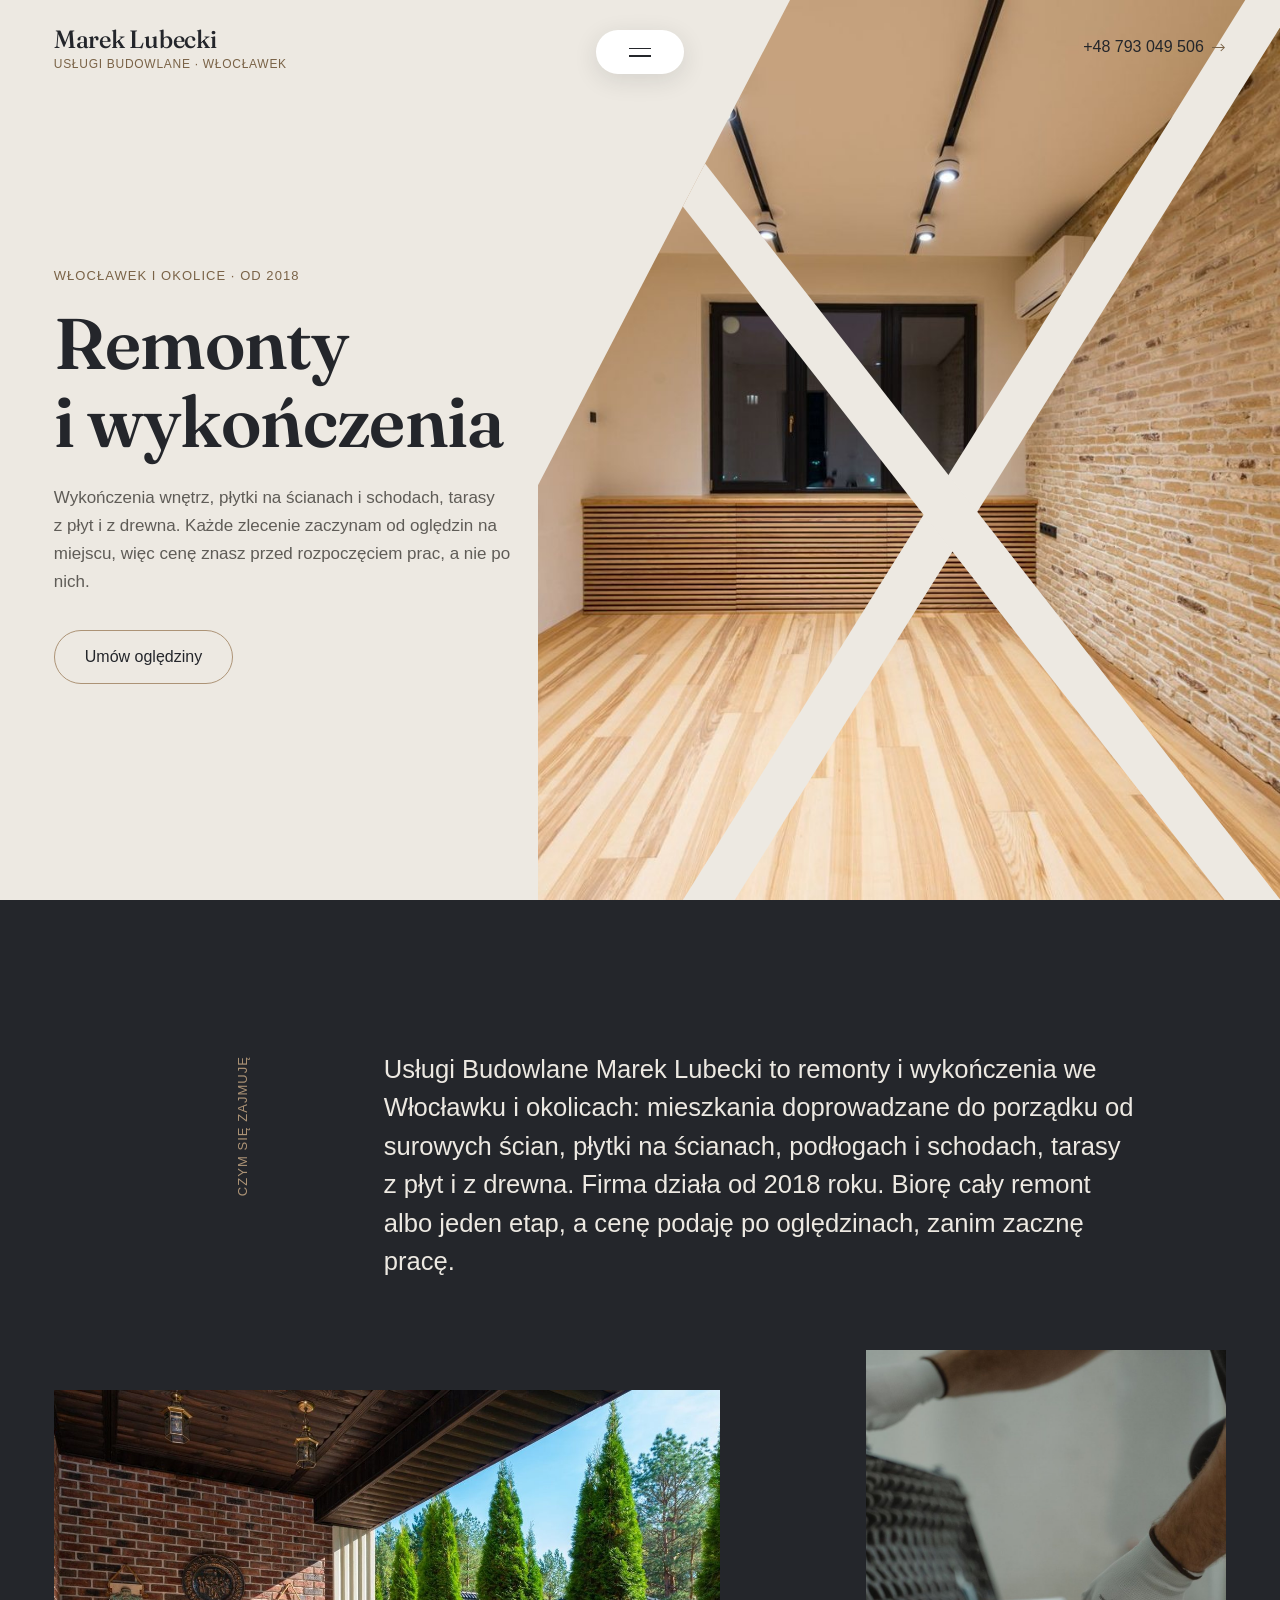
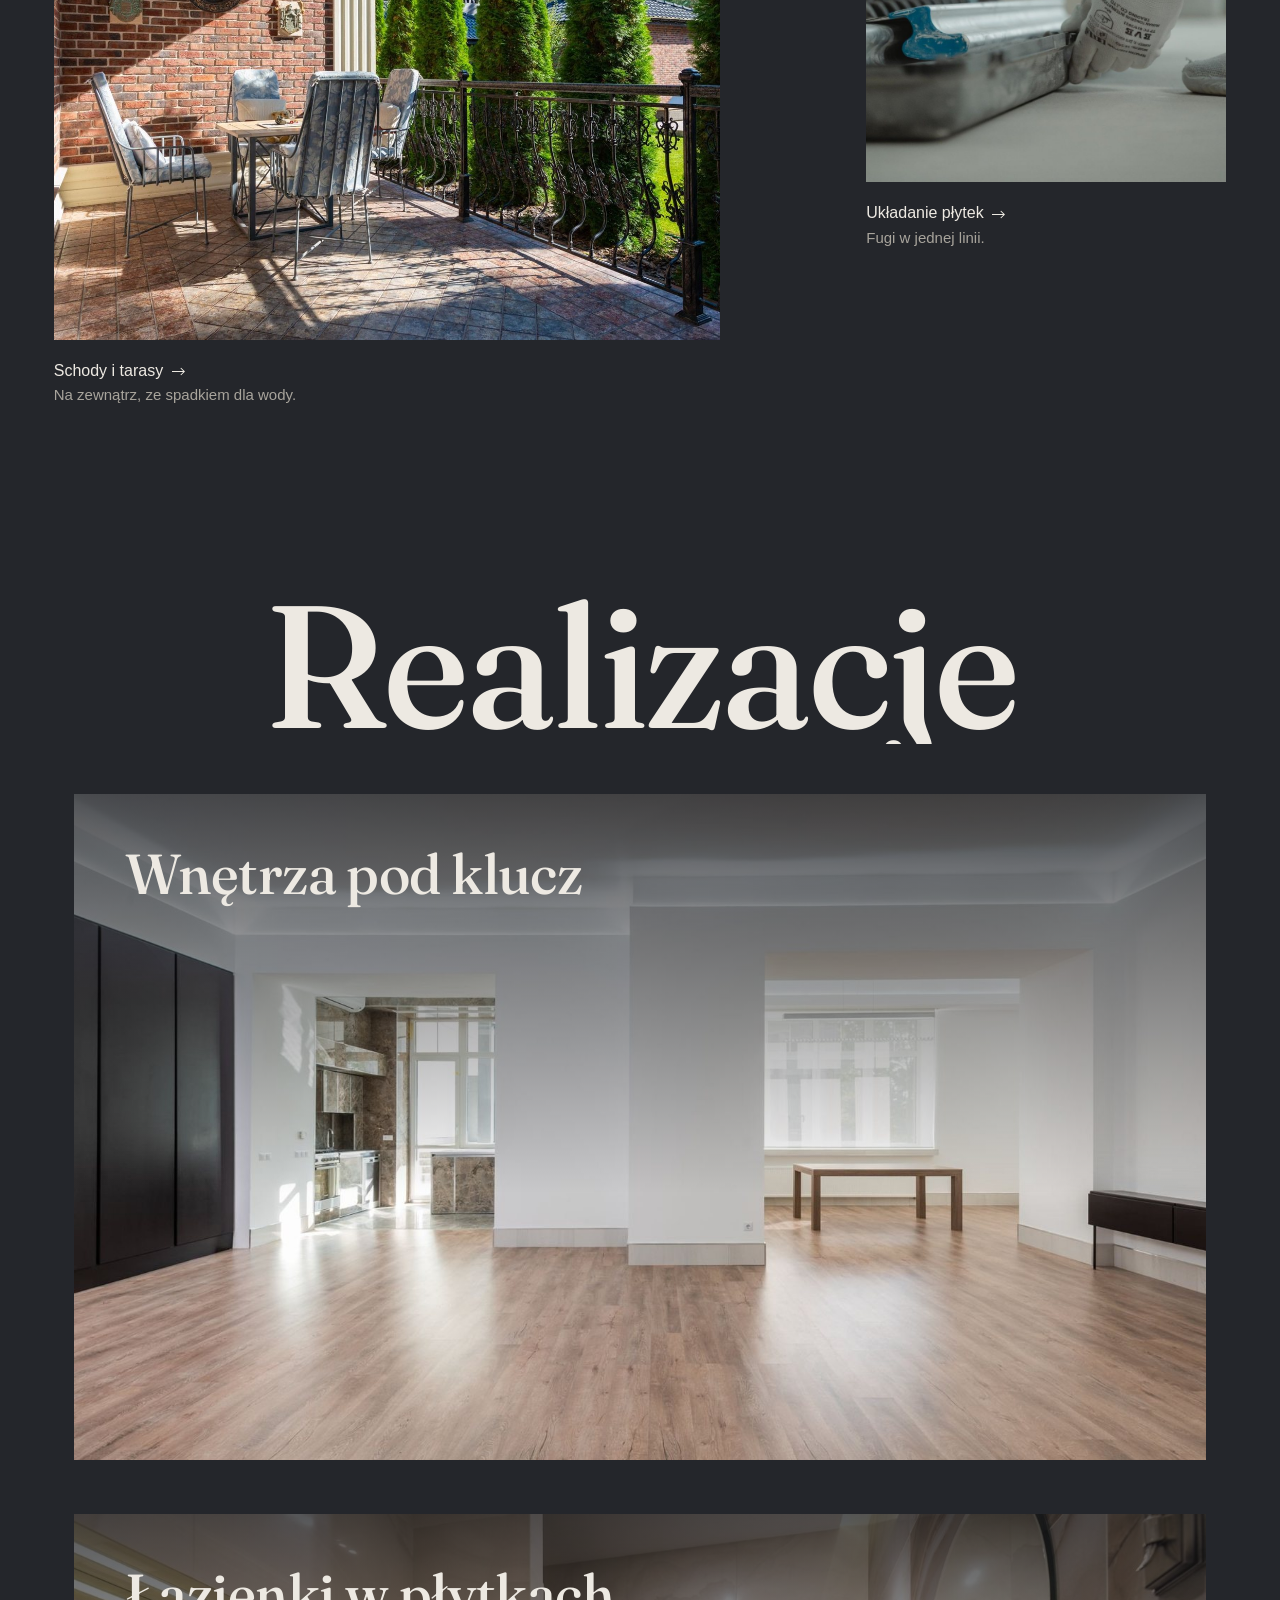
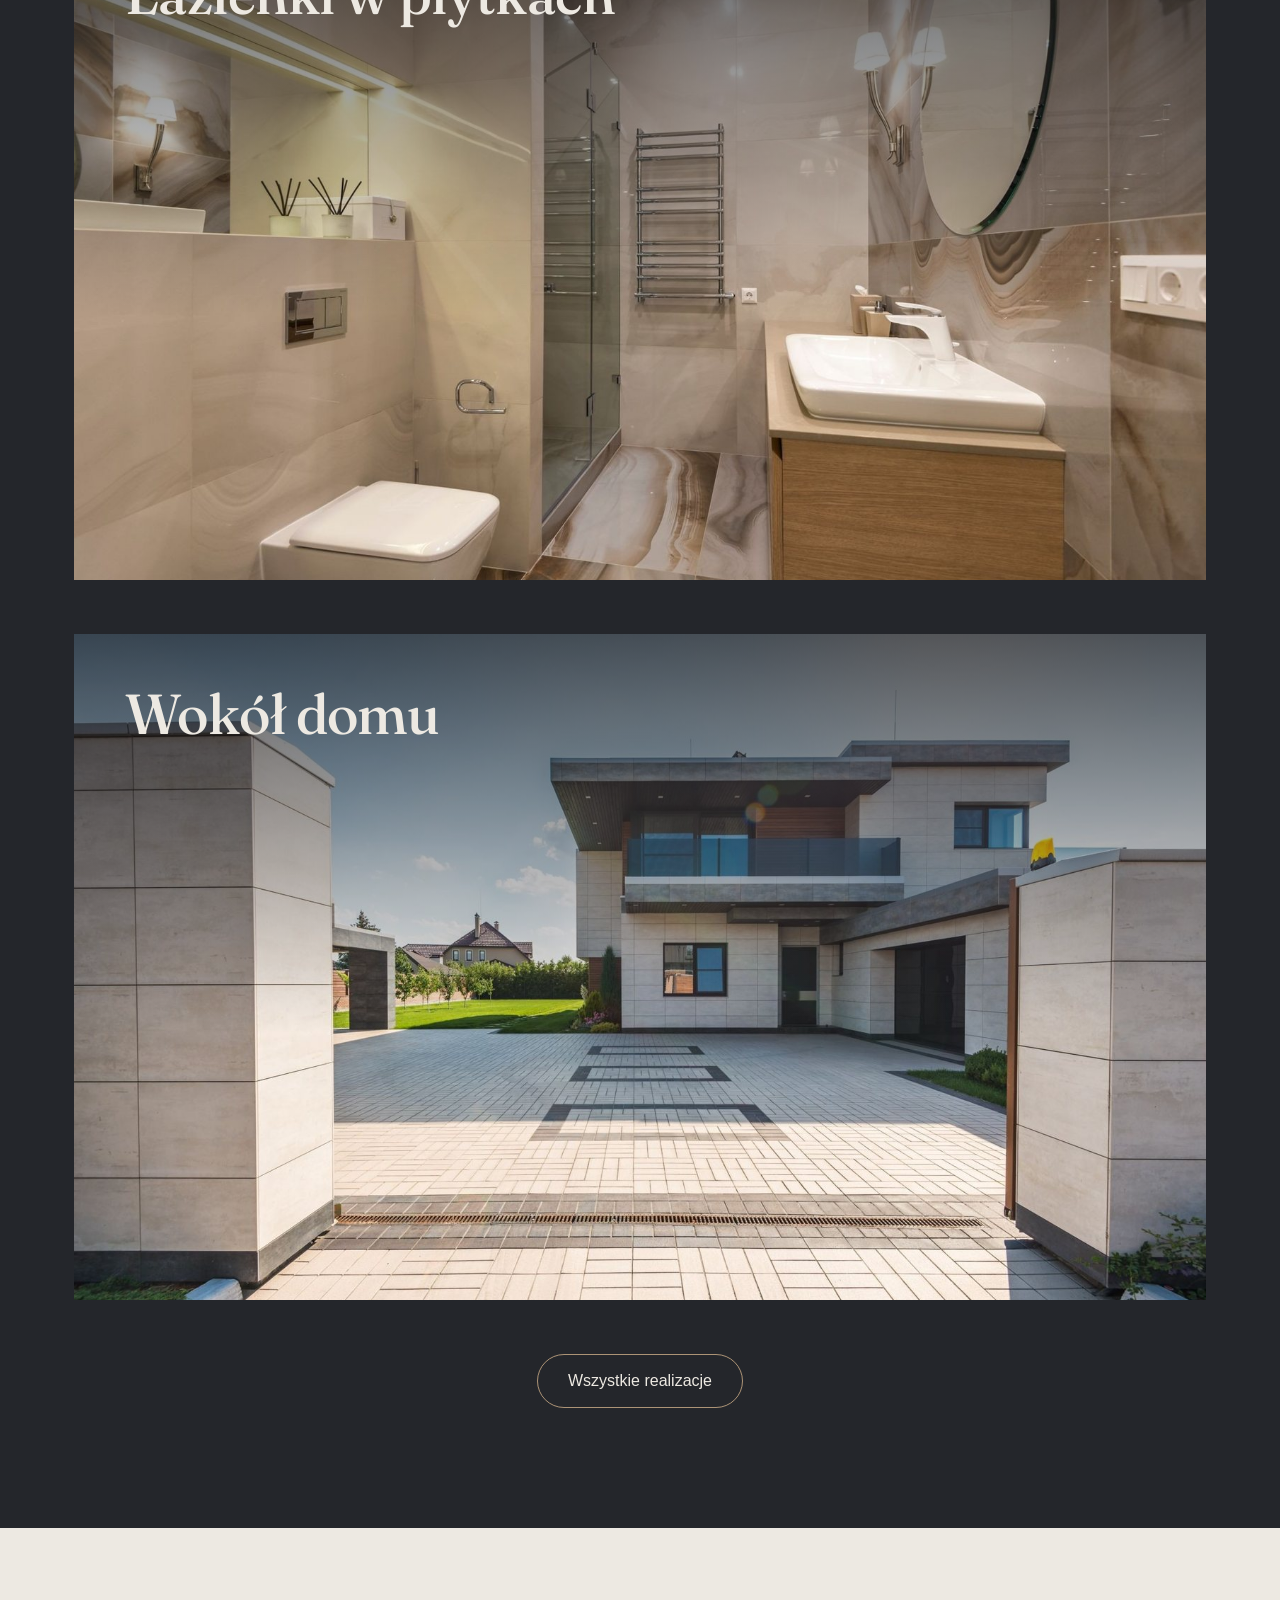
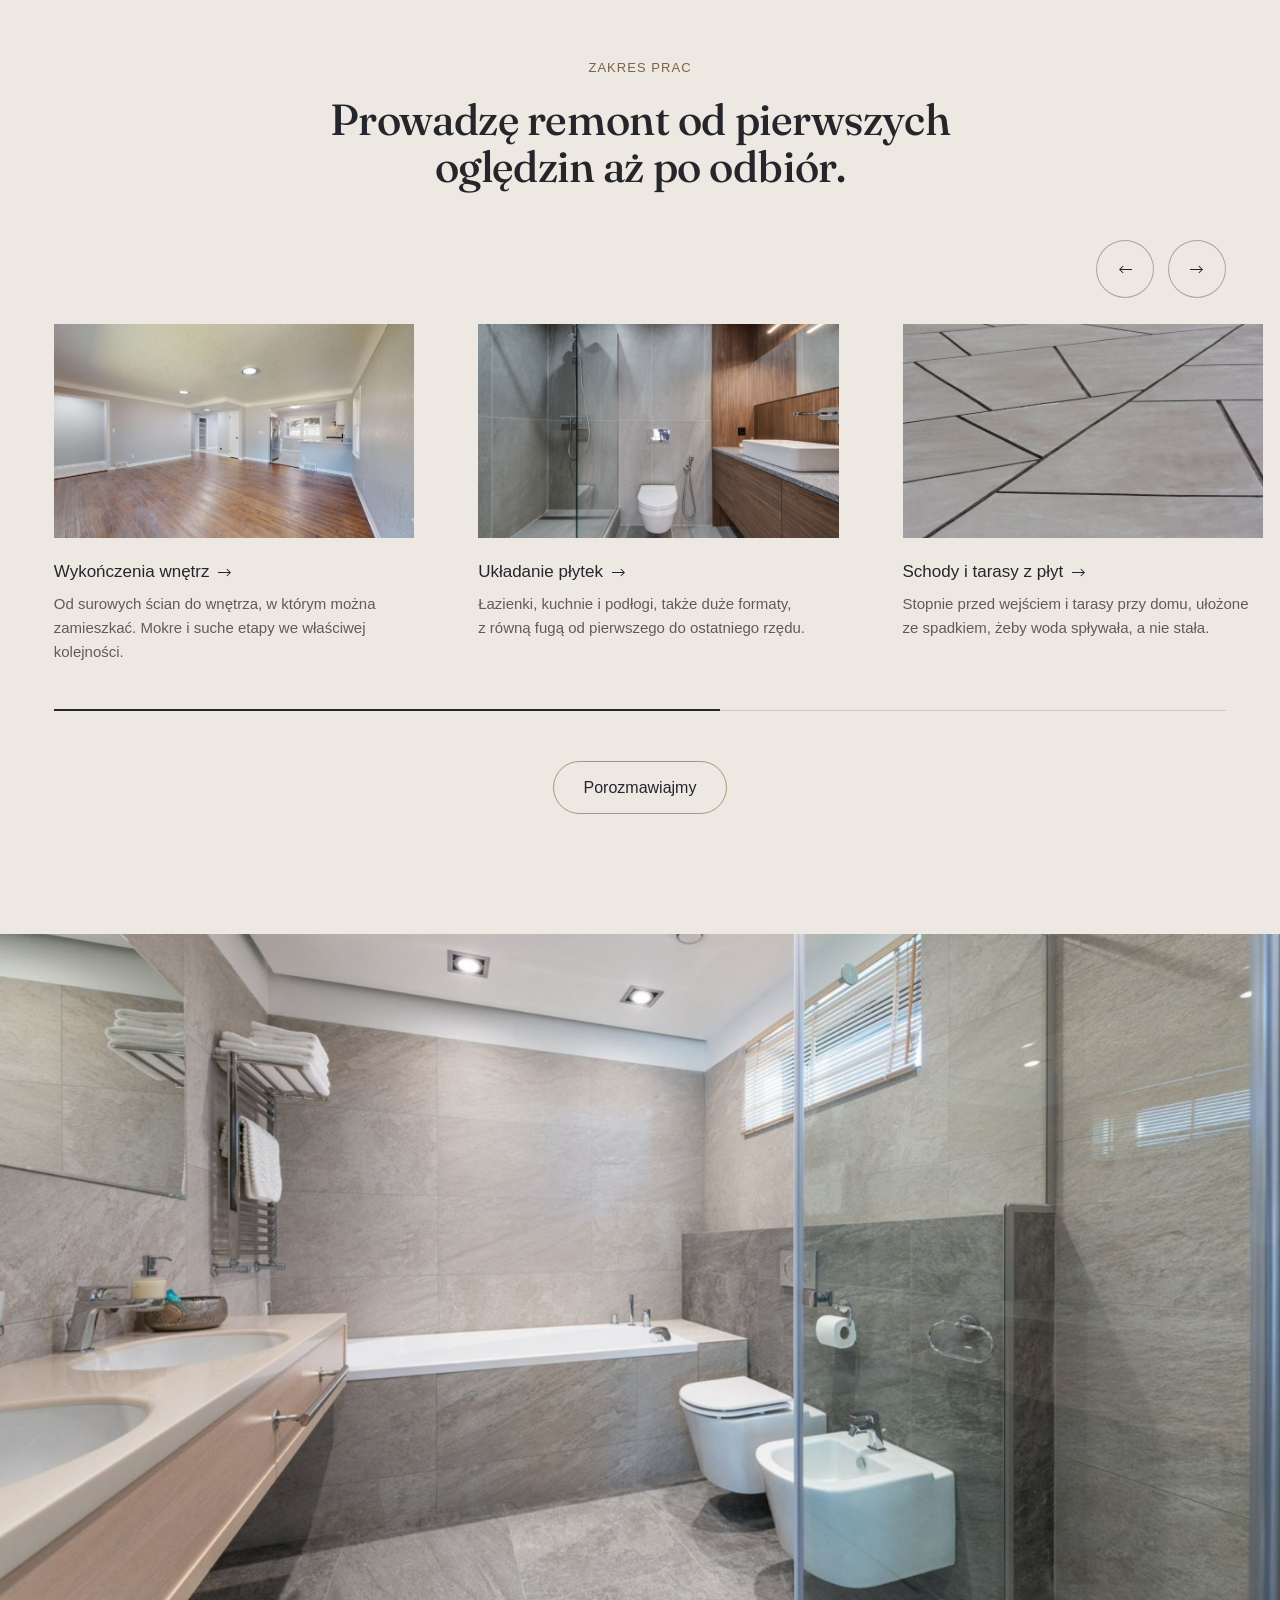
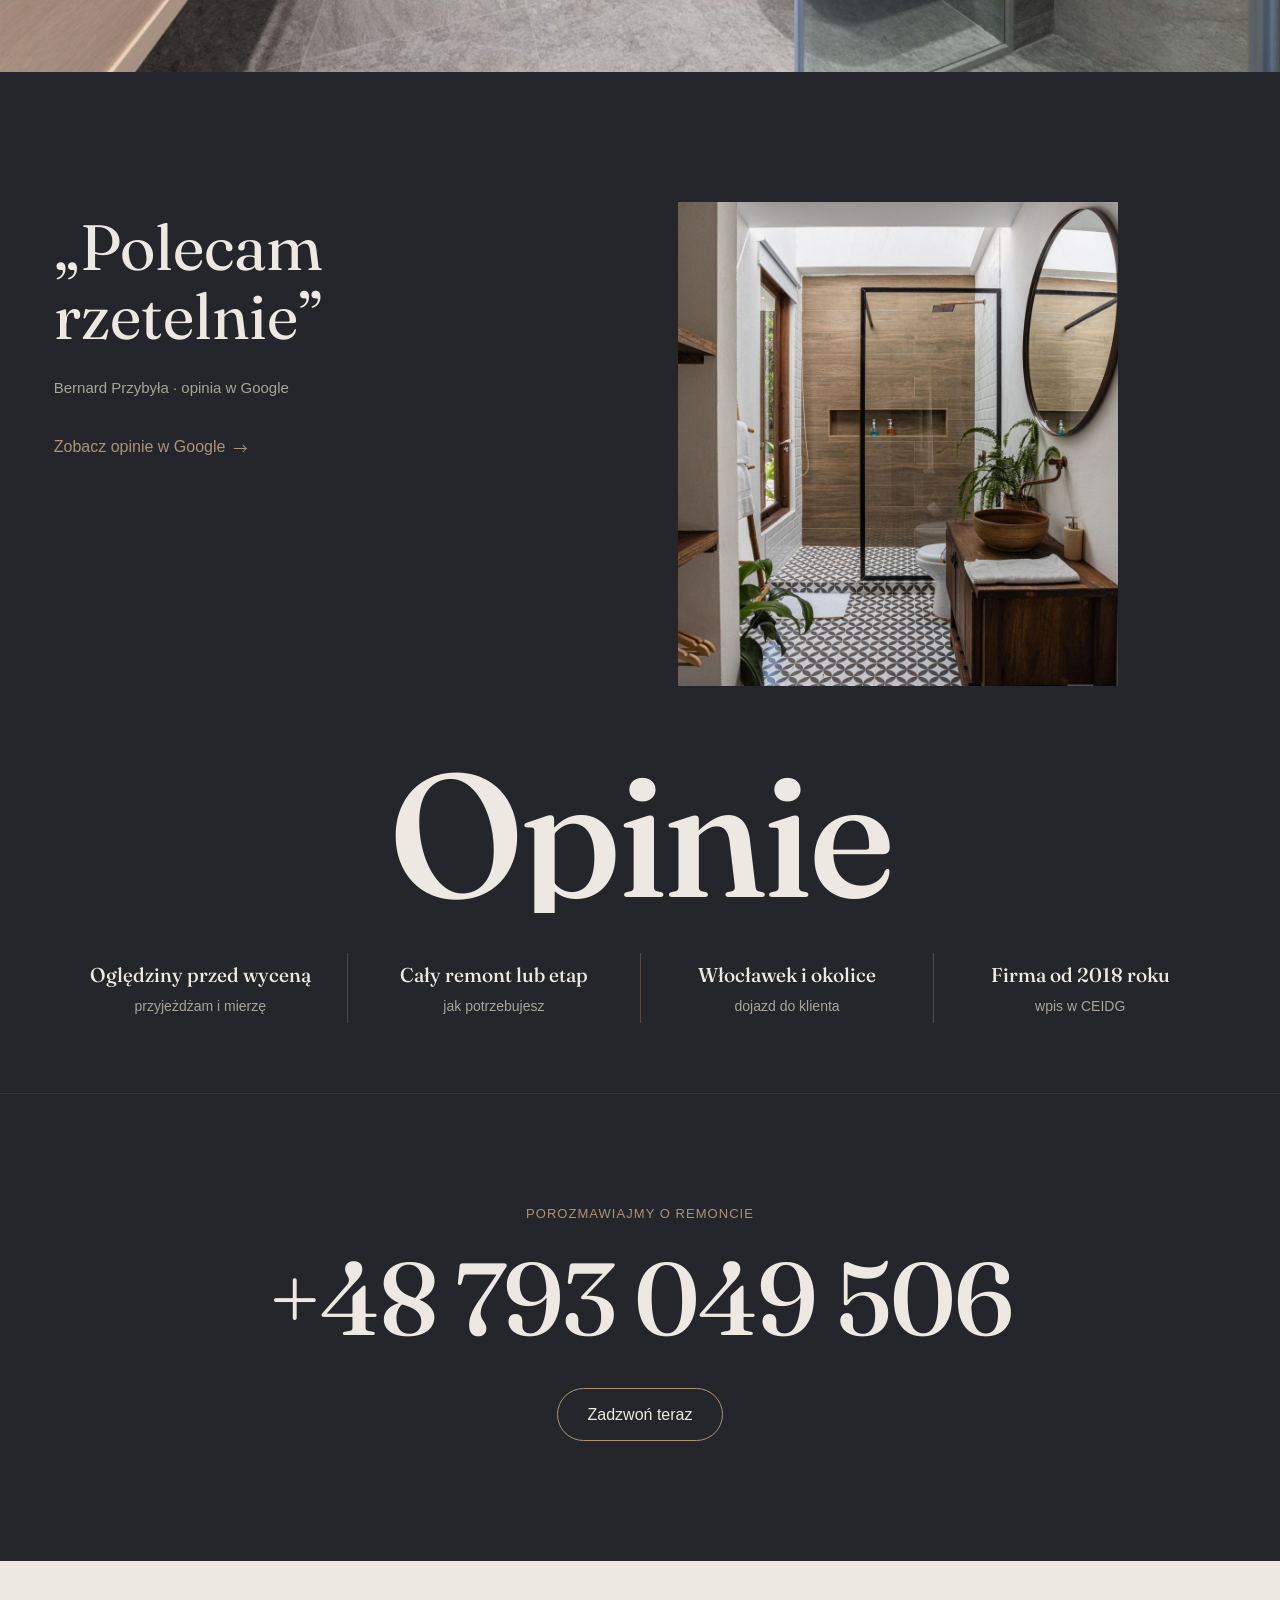
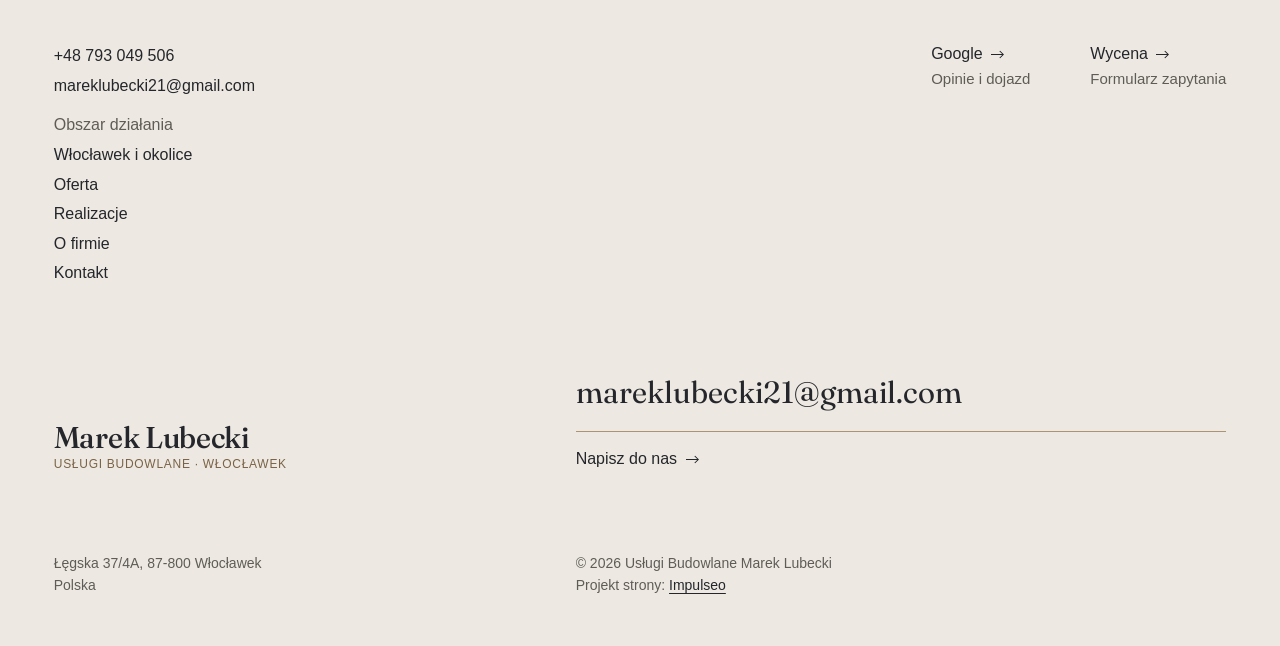
==== commit 41893152: "[claude-edit][cmt:97ed3d53-2095-44b9-b493-6291c513f8b8] Wymiana zdjęć na ładne: wykończone wnętrza, " ====
--- a/index.html
+++ b/index.html
@@ -70,7 +70,7 @@
     <a class="btn" href="kontakt.html">Umów oględziny</a>
   </div>
   <div class="hero-art" aria-hidden="false">
-    <img src="img/hero.jpg" alt="Jasne wnętrze w trakcie remontu, okno w słońcu" width="1600" height="901" fetchpriority="high">
+    <img src="img/hero.jpg" alt="Wykończone wnętrze z jasną podłogą i ceglaną ścianą" width="1600" height="1068" fetchpriority="high">
     <span class="band band-a"></span><span class="band band-b"></span>
   </div>
 </section>
@@ -82,12 +82,12 @@
   </div>
   <div class="wrap duo">
     <a class="duo-item duo-big rv" href="oferta.html#schody">
-      <span class="ph"><img src="img/g1.jpg" alt="Schody przed wejściem obłożone jasnymi płytkami" width="1600" height="1200" fetchpriority="high"></span>
+      <span class="ph"><img src="img/s-taras.jpg" alt="Zadaszony taras z płytek przy domu z cegły" width="1600" height="1068" fetchpriority="high"></span>
       <span class="duo-t">Schody i&nbsp;tarasy <svg class="arr" viewBox="0 0 16 10" aria-hidden="true"><path d="M0 5h14M10 1l4 4-4 4" fill="none" stroke="currentColor" stroke-width="1.2"/></svg></span>
       <span class="duo-s">Na zewnątrz, ze spadkiem dla wody.</span>
     </a>
     <a class="duo-item duo-small rv" href="oferta.html#plytki">
-      <span class="ph"><img src="img/g4.jpg" alt="Płytki na ścianie poziomowane na klinach" width="1548" height="2080" fetchpriority="high"></span>
+      <span class="ph"><img src="img/s-plytki.jpg" alt="Przycinanie płytki na przecinarce" width="1600" height="1066" fetchpriority="high"></span>
       <span class="duo-t">Układanie płytek <svg class="arr" viewBox="0 0 16 10" aria-hidden="true"><path d="M0 5h14M10 1l4 4-4 4" fill="none" stroke="currentColor" stroke-width="1.2"/></svg></span>
       <span class="duo-s">Fugi w&nbsp;jednej linii.</span>
     </a>
@@ -101,16 +101,16 @@
   </div>
   <div class="wrap stack">
     <a class="stack-item" href="realizacje.html">
-      <img src="img/g6.jpg" alt="Mieszkanie w trakcie remontu, posadzka zabezpieczona folią" width="1600" height="1200" loading="lazy" decoding="async">
-      <h3>Mieszkanie w&nbsp;remoncie</h3>
+      <img src="img/s-salon.jpg" alt="Jasny salon po wykończeniu" width="1600" height="1068" loading="lazy" decoding="async">
+      <h3>Wnętrza pod klucz</h3>
     </a>
     <a class="stack-item" href="realizacje.html">
-      <img src="img/g7.jpg" alt="Wnętrze w trakcie wykończenia" width="1600" height="1067" loading="lazy" decoding="async">
-      <h3>Wnętrze przed wykończeniem</h3>
+      <img src="img/s-lazienka.jpg" alt="Łazienka wyłożona jasnymi płytkami" width="1600" height="1068" loading="lazy" decoding="async">
+      <h3>Łazienki w&nbsp;płytkach</h3>
     </a>
     <a class="stack-item" href="realizacje.html">
-      <img src="img/about.jpg" alt="Prace przy domu jednorodzinnym" width="1008" height="756" loading="lazy" decoding="async">
-      <h3>Prace przy domu</h3>
+      <img src="img/s-dom.jpg" alt="Dom z nawierzchnią z płyt przed wejściem" width="1600" height="1068" loading="lazy" decoding="async">
+      <h3>Wokół domu</h3>
     </a>
   </div>
   <div class="center"><a class="btn btn-light" href="realizacje.html">Wszystkie realizacje</a></div>
@@ -137,12 +137,12 @@
           <span class="srv-d">Łazienki, kuchnie i&nbsp;podłogi, także duże formaty, z&nbsp;równą fugą od pierwszego do ostatniego rzędu.</span>
         </a>
         <a class="srv" href="oferta.html#tarasy-plyty">
-          <span class="ph"><img src="img/g2.jpg" alt="Przygotowanie podłoża pod taras z płyt" width="1200" height="1600" loading="lazy" decoding="async"></span>
+          <span class="ph"><img src="img/s-plyty.jpg" alt="Taras z dużych płyt z równymi fugami" width="1600" height="1066" loading="lazy" decoding="async"></span>
           <span class="srv-t">Schody i&nbsp;tarasy z&nbsp;płyt <svg class="arr" viewBox="0 0 16 10" aria-hidden="true"><path d="M0 5h14M10 1l4 4-4 4" fill="none" stroke="currentColor" stroke-width="1.2"/></svg></span>
           <span class="srv-d">Stopnie przed wejściem i&nbsp;tarasy przy domu, ułożone ze spadkiem, żeby woda spływała, a&nbsp;nie stała.</span>
         </a>
         <a class="srv" href="oferta.html#tarasy-drewno">
-          <span class="ph"><img src="img/g3.jpg" alt="Konstrukcja tarasu z drewna na legarach z agrowłókniną" width="1600" height="1200" loading="lazy" decoding="async"></span>
+          <span class="ph"><img src="img/s-deski.jpg" alt="Taras z desek przy nowoczesnym domu" width="1600" height="1068" loading="lazy" decoding="async"></span>
           <span class="srv-t">Tarasy z&nbsp;drewna <svg class="arr" viewBox="0 0 16 10" aria-hidden="true"><path d="M0 5h14M10 1l4 4-4 4" fill="none" stroke="currentColor" stroke-width="1.2"/></svg></span>
           <span class="srv-d">Konstrukcja na legarach, pod spodem warstwa, która nie przepuszcza chwastów.</span>
         </a>
@@ -169,7 +169,7 @@
       <figcaption>Bernard Przybyła · opinia w&nbsp;Google</figcaption>
       <a class="op-link" href="https://maps.google.com/?cid=16594609734550796474" target="_blank" rel="noopener">Zobacz opinie w&nbsp;Google <svg class="arr" viewBox="0 0 16 10" aria-hidden="true"><path d="M0 5h14M10 1l4 4-4 4" fill="none" stroke="currentColor" stroke-width="1.2"/></svg></a>
     </figure>
-    <div class="op-img rv"><span class="ph"><img src="img/g5.jpg" alt="Wnętrze w trakcie remontu, drabina przy ścianie" width="1008" height="756" loading="lazy" decoding="async"></span></div>
+    <div class="op-img rv"><span class="ph"><img src="img/s-lustro.jpg" alt="Łazienka z okrągłym lustrem i płytkami drewnopodobnymi" width="1600" height="1066" loading="lazy" decoding="async"></span></div>
   </div>
   <div class="wrap">
     <p class="giant giant-op rv" aria-hidden="true">Opinie</p>
